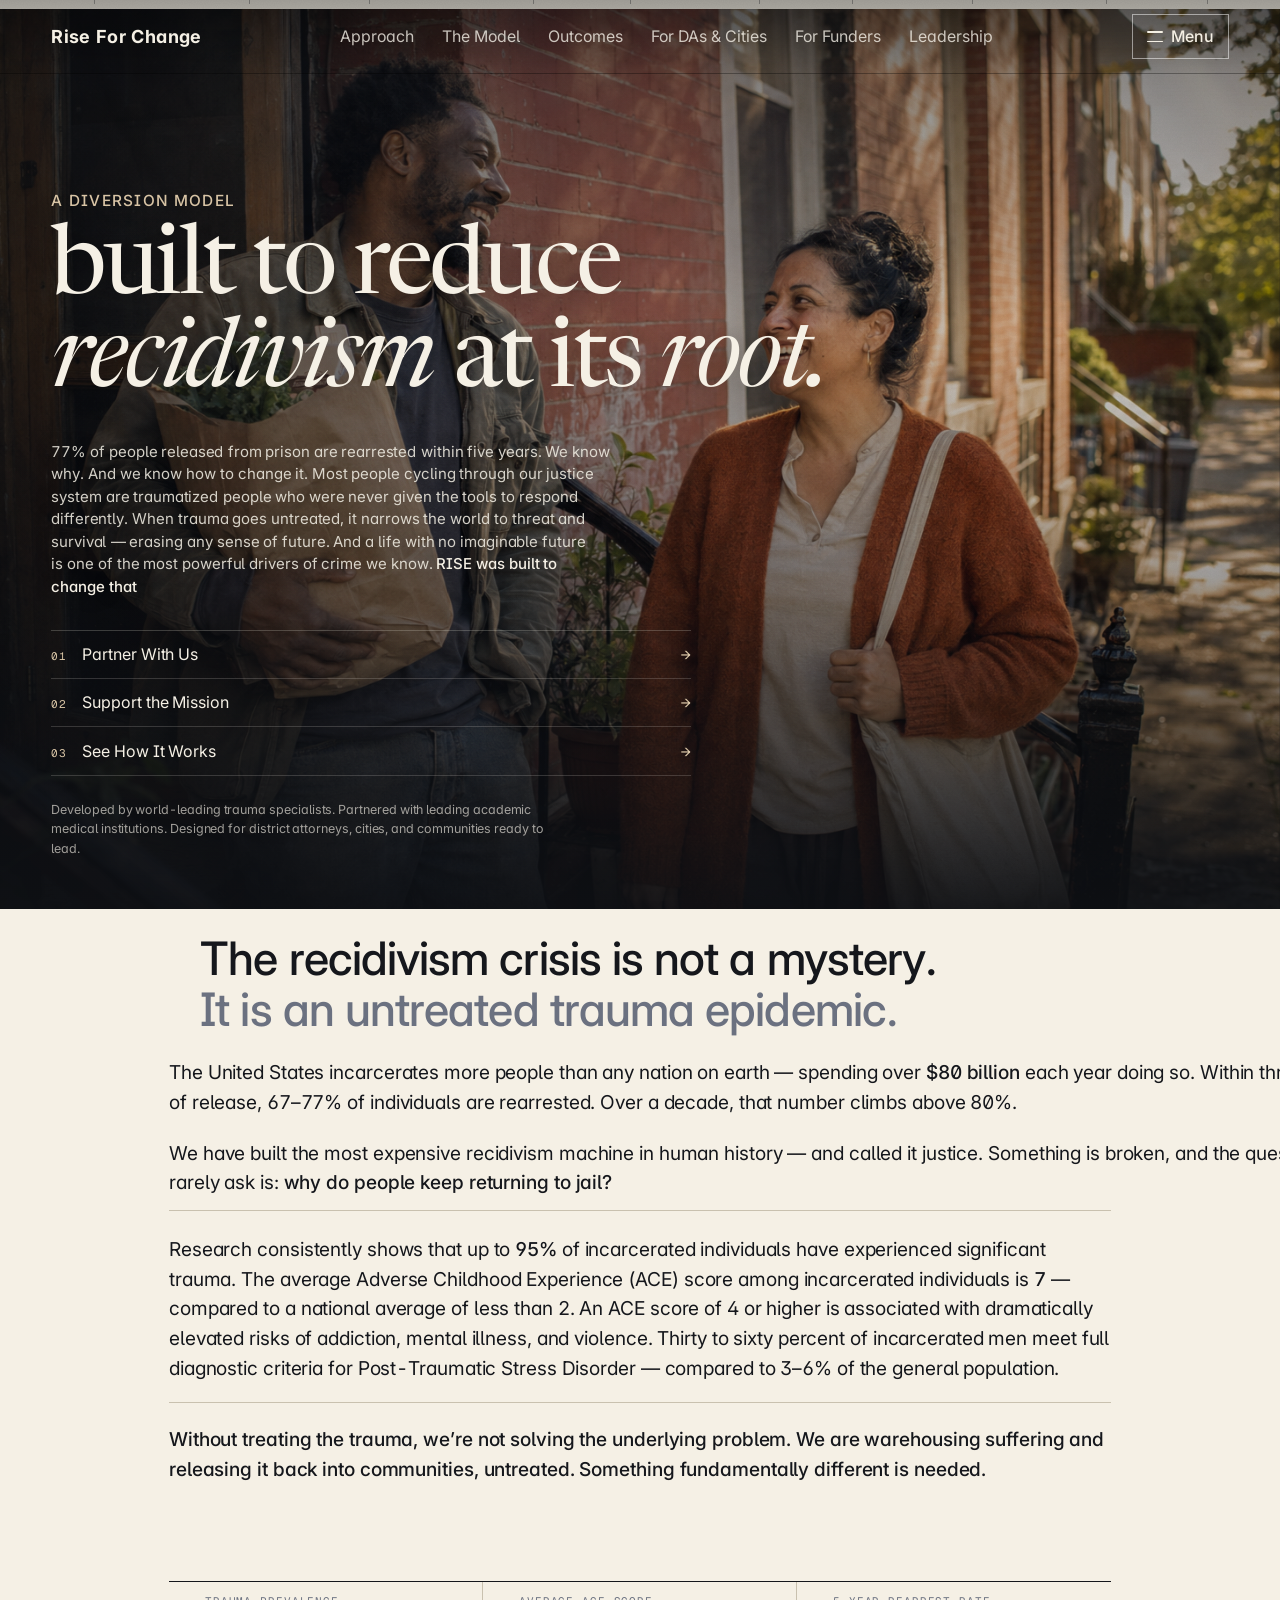
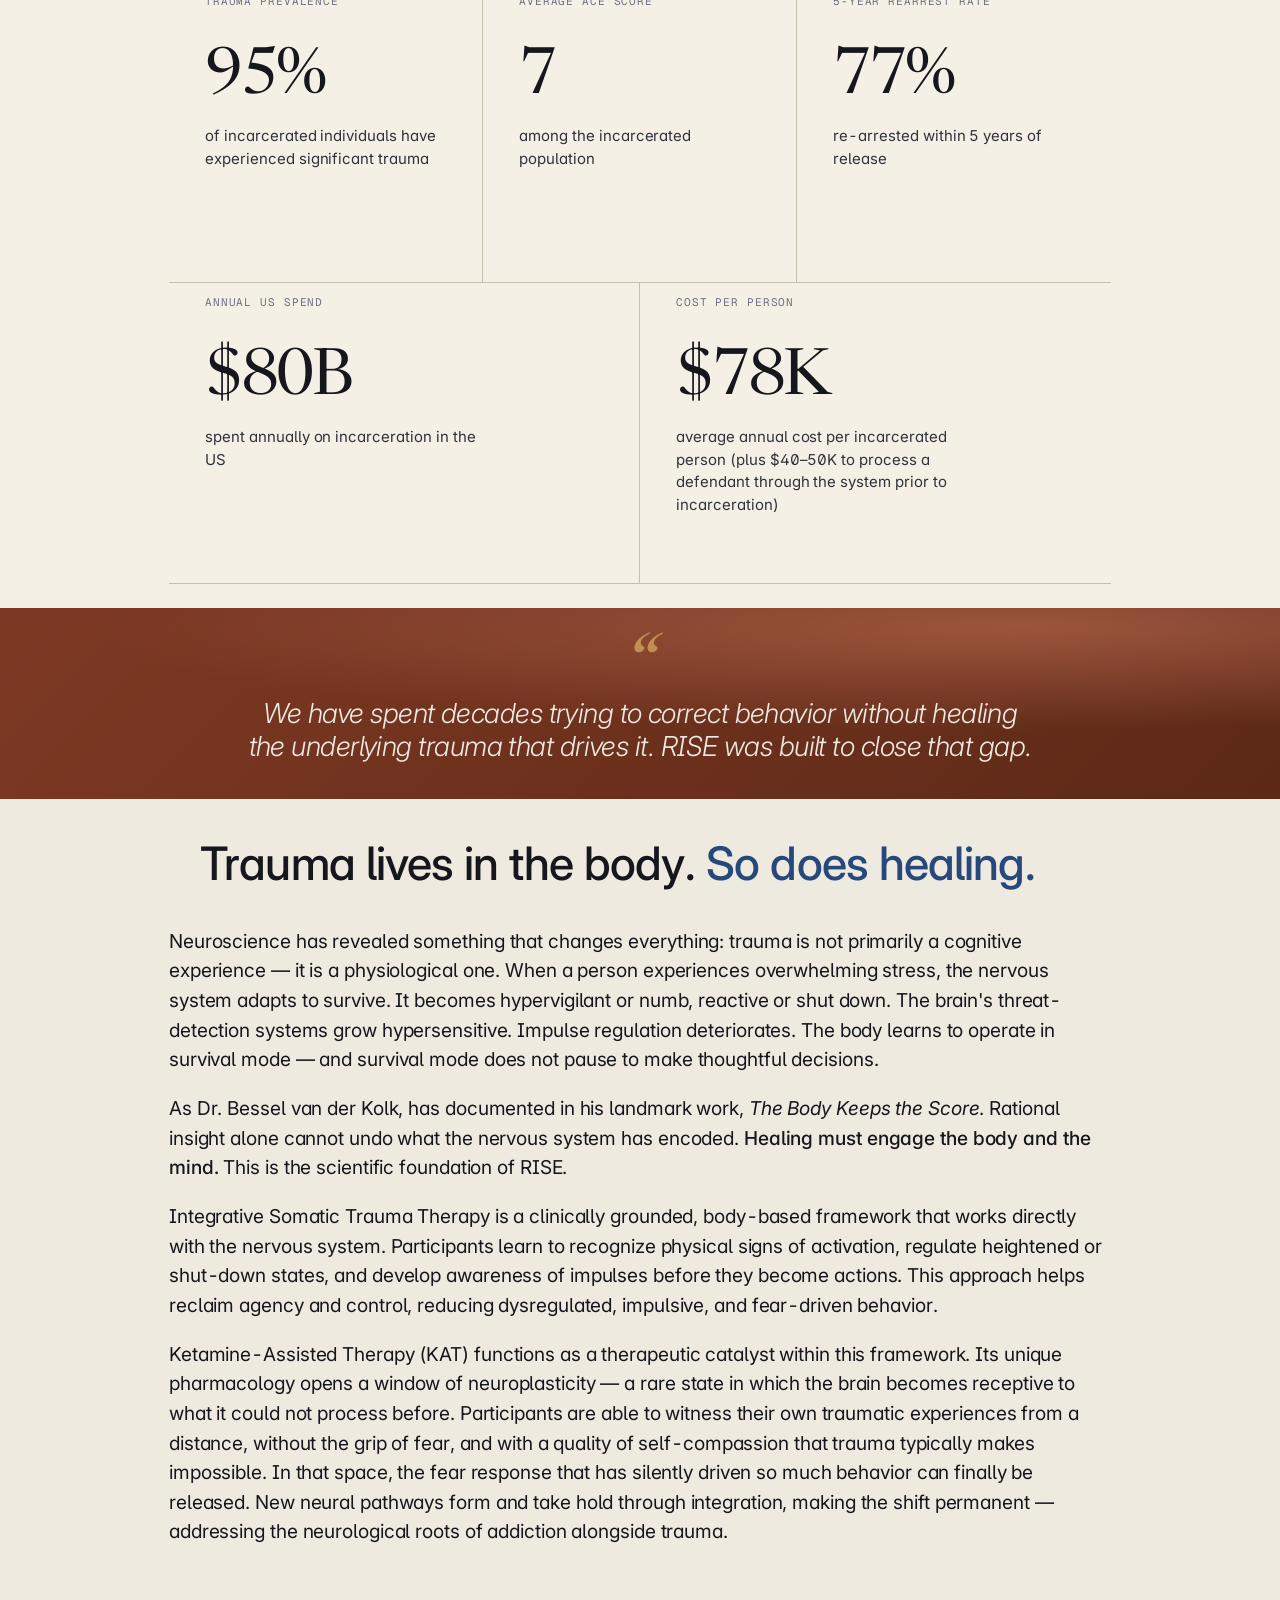
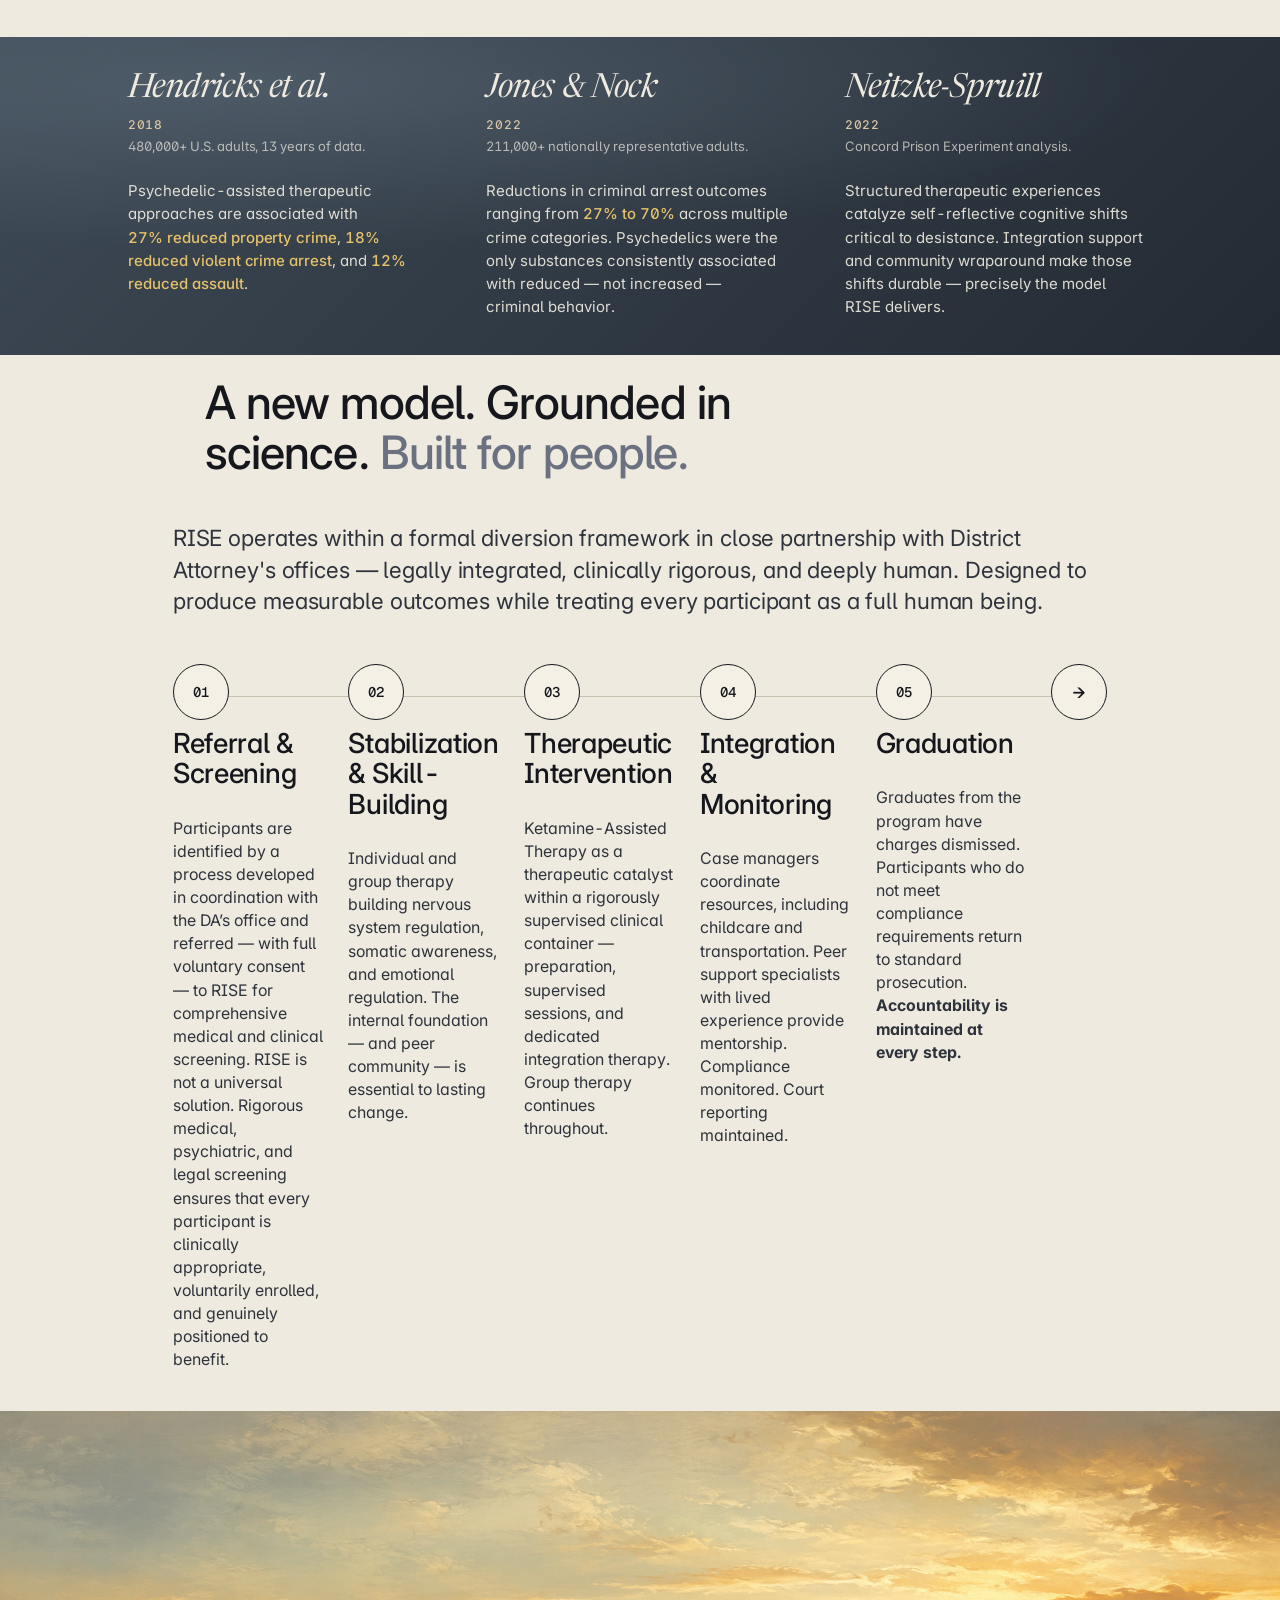
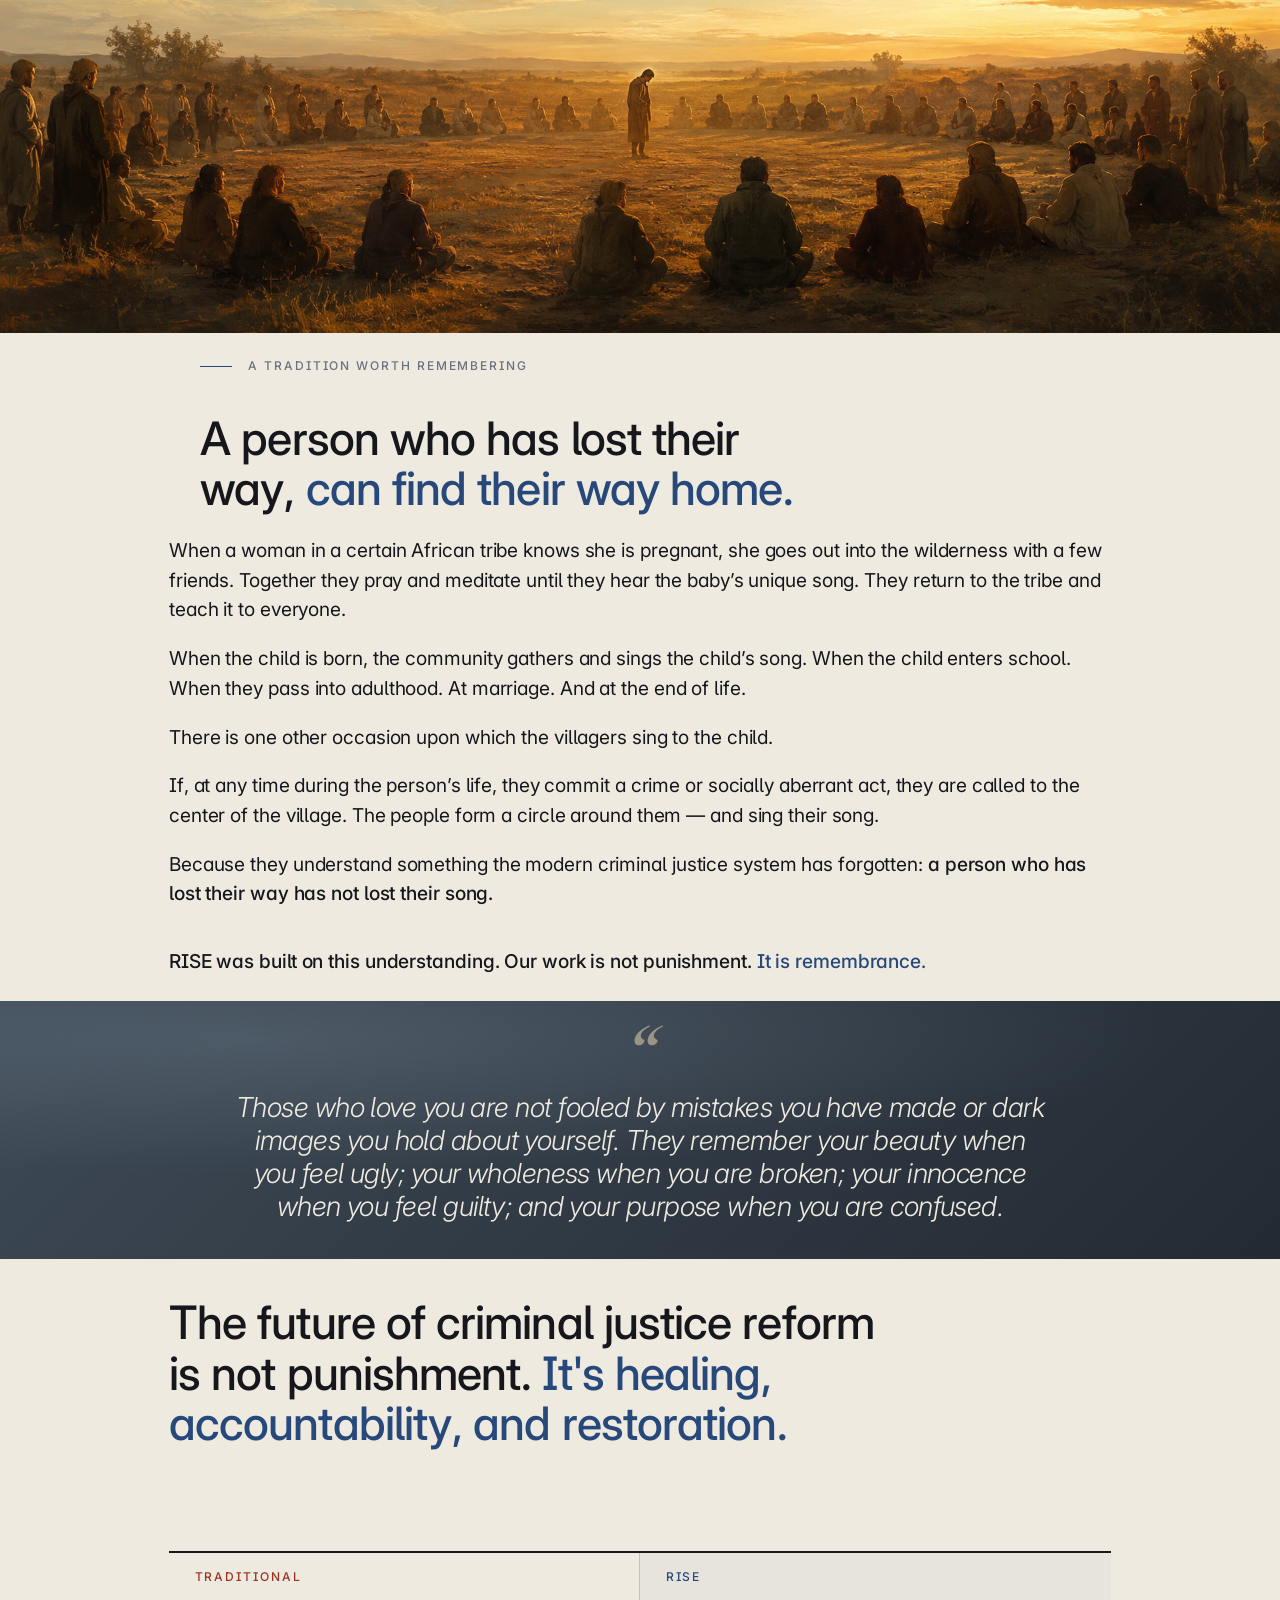
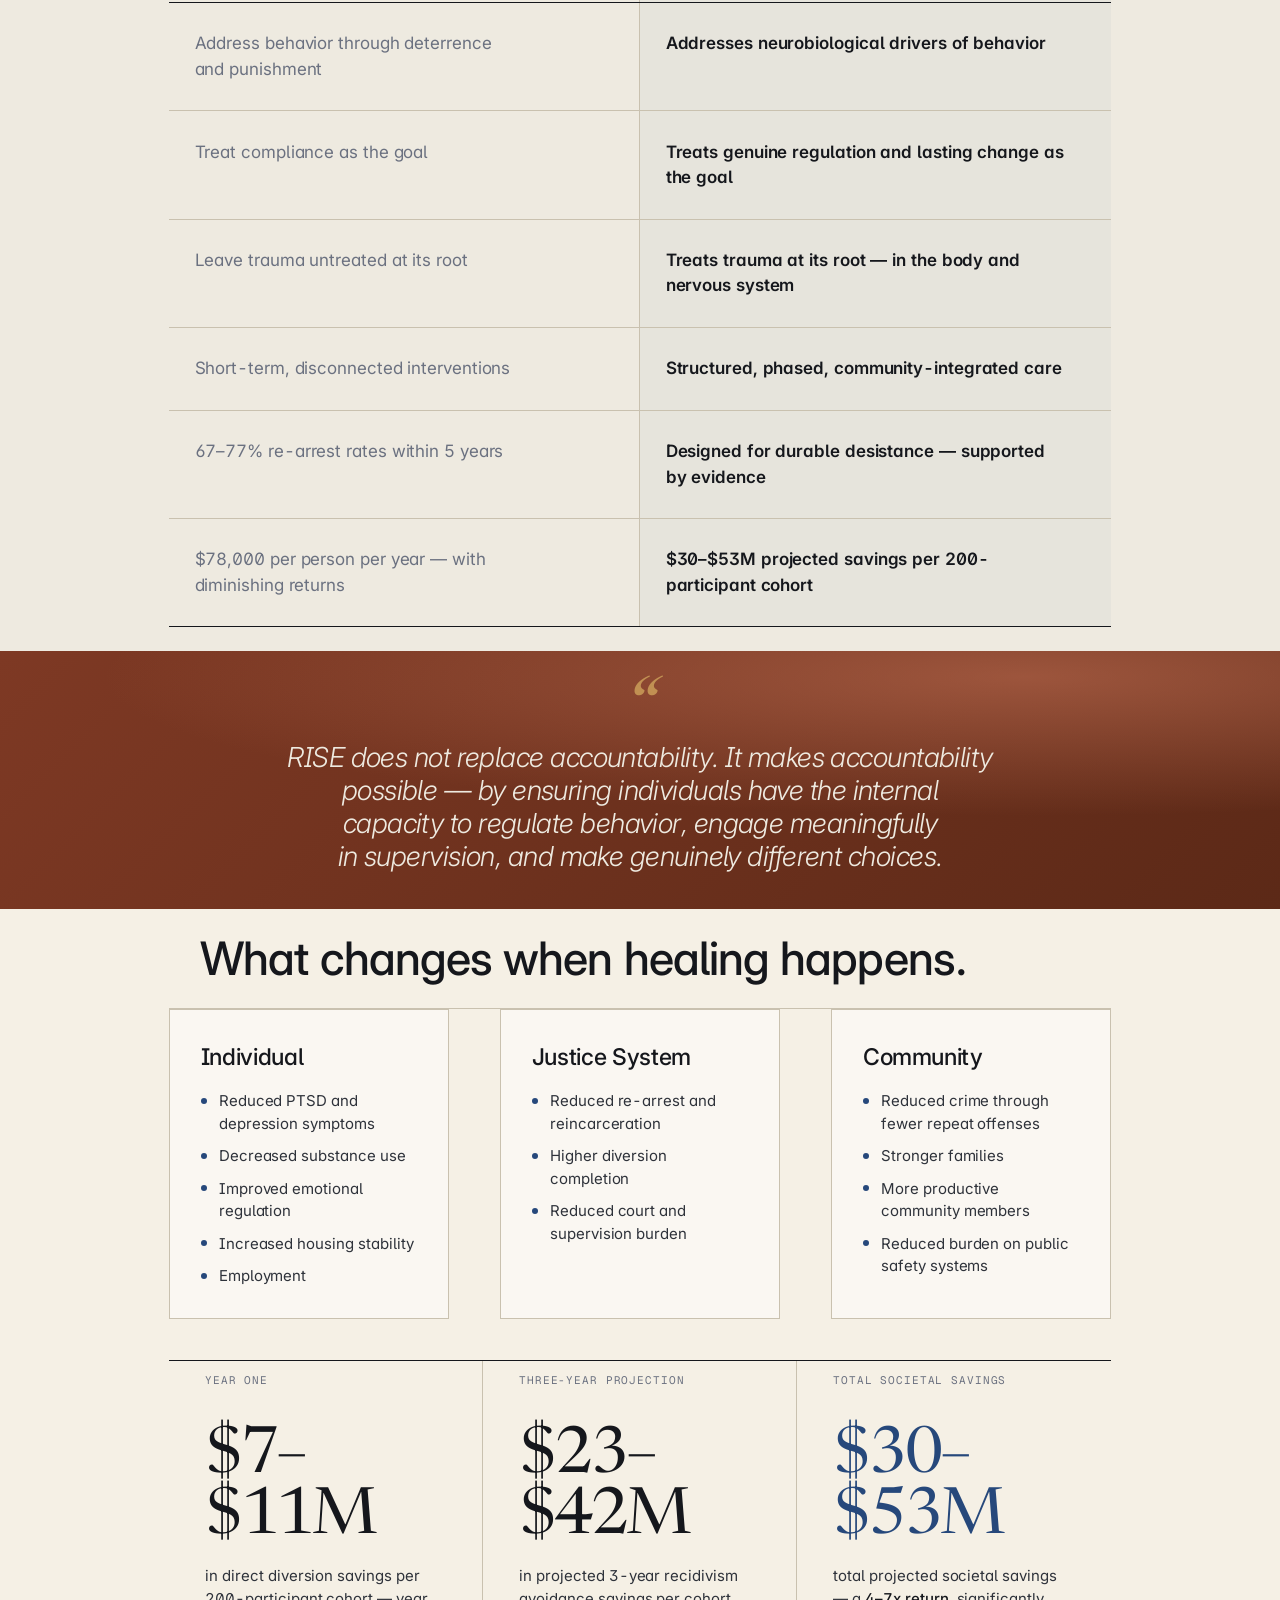
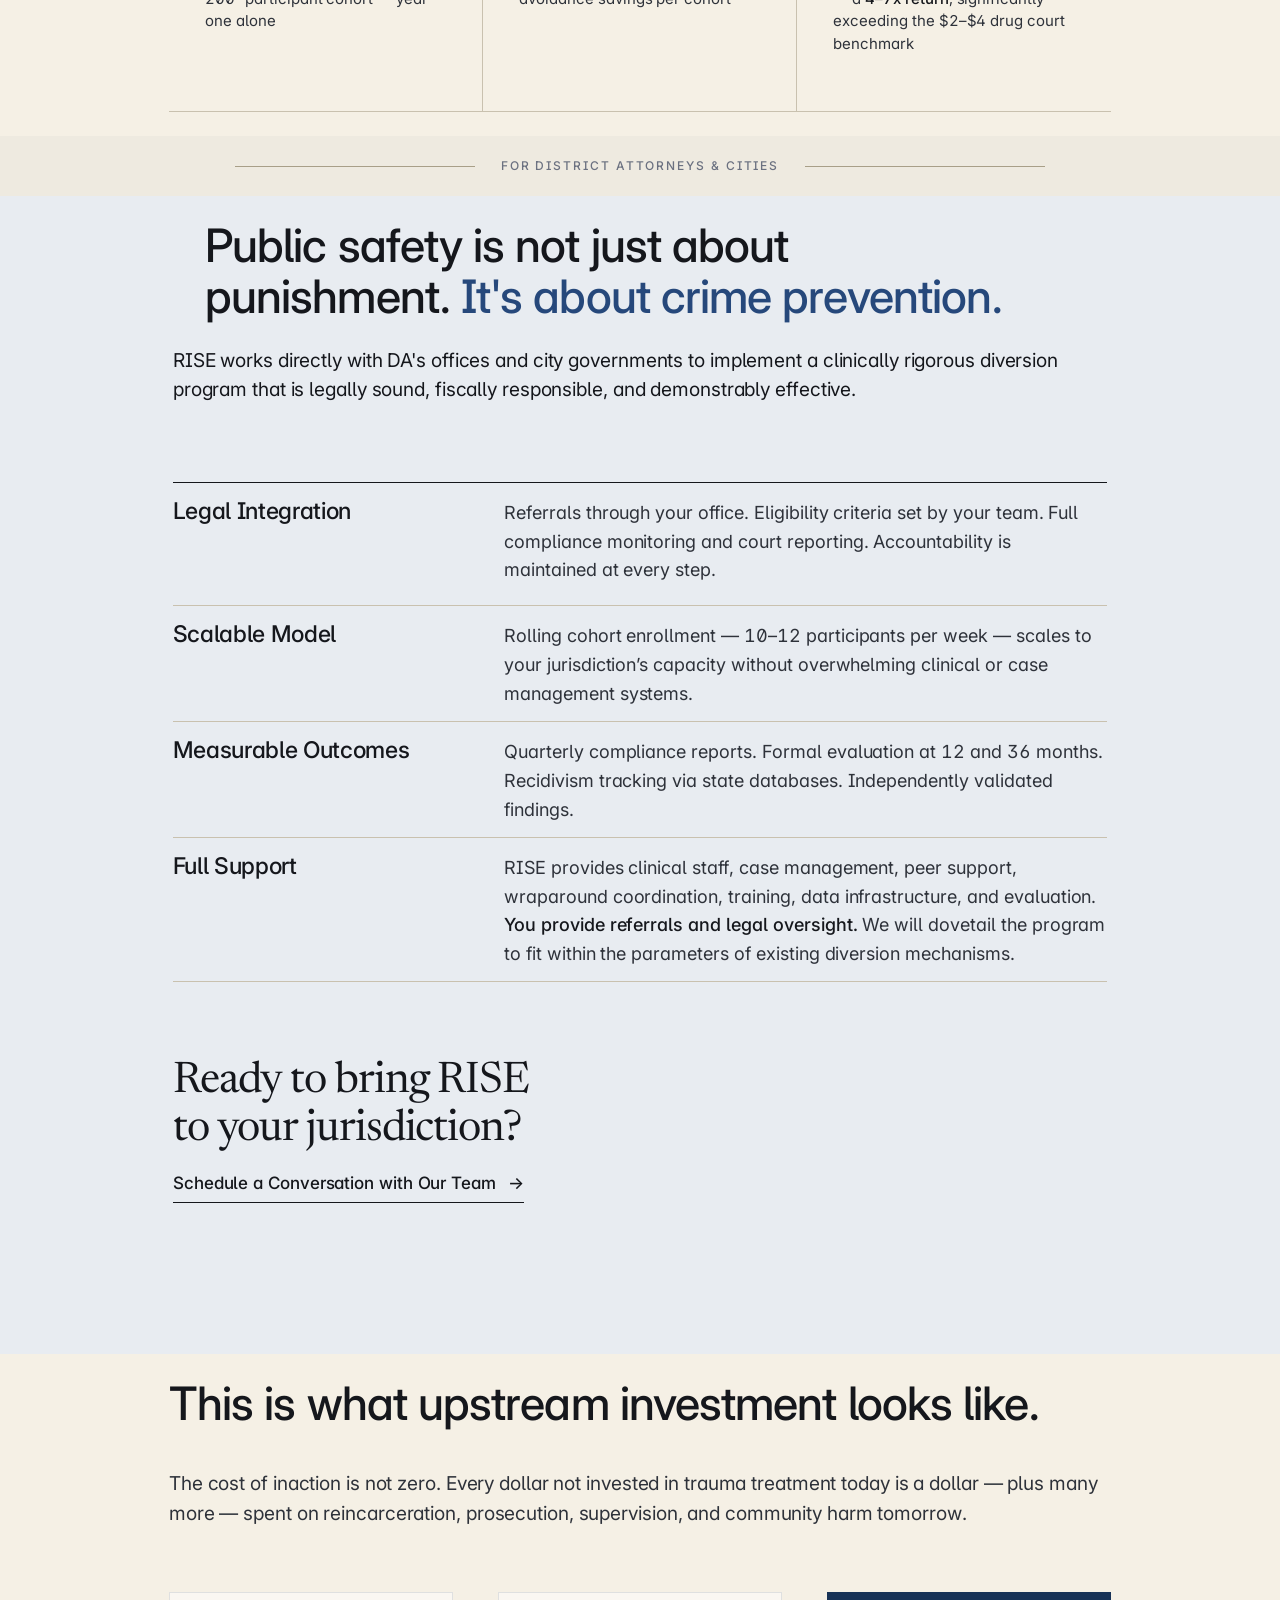
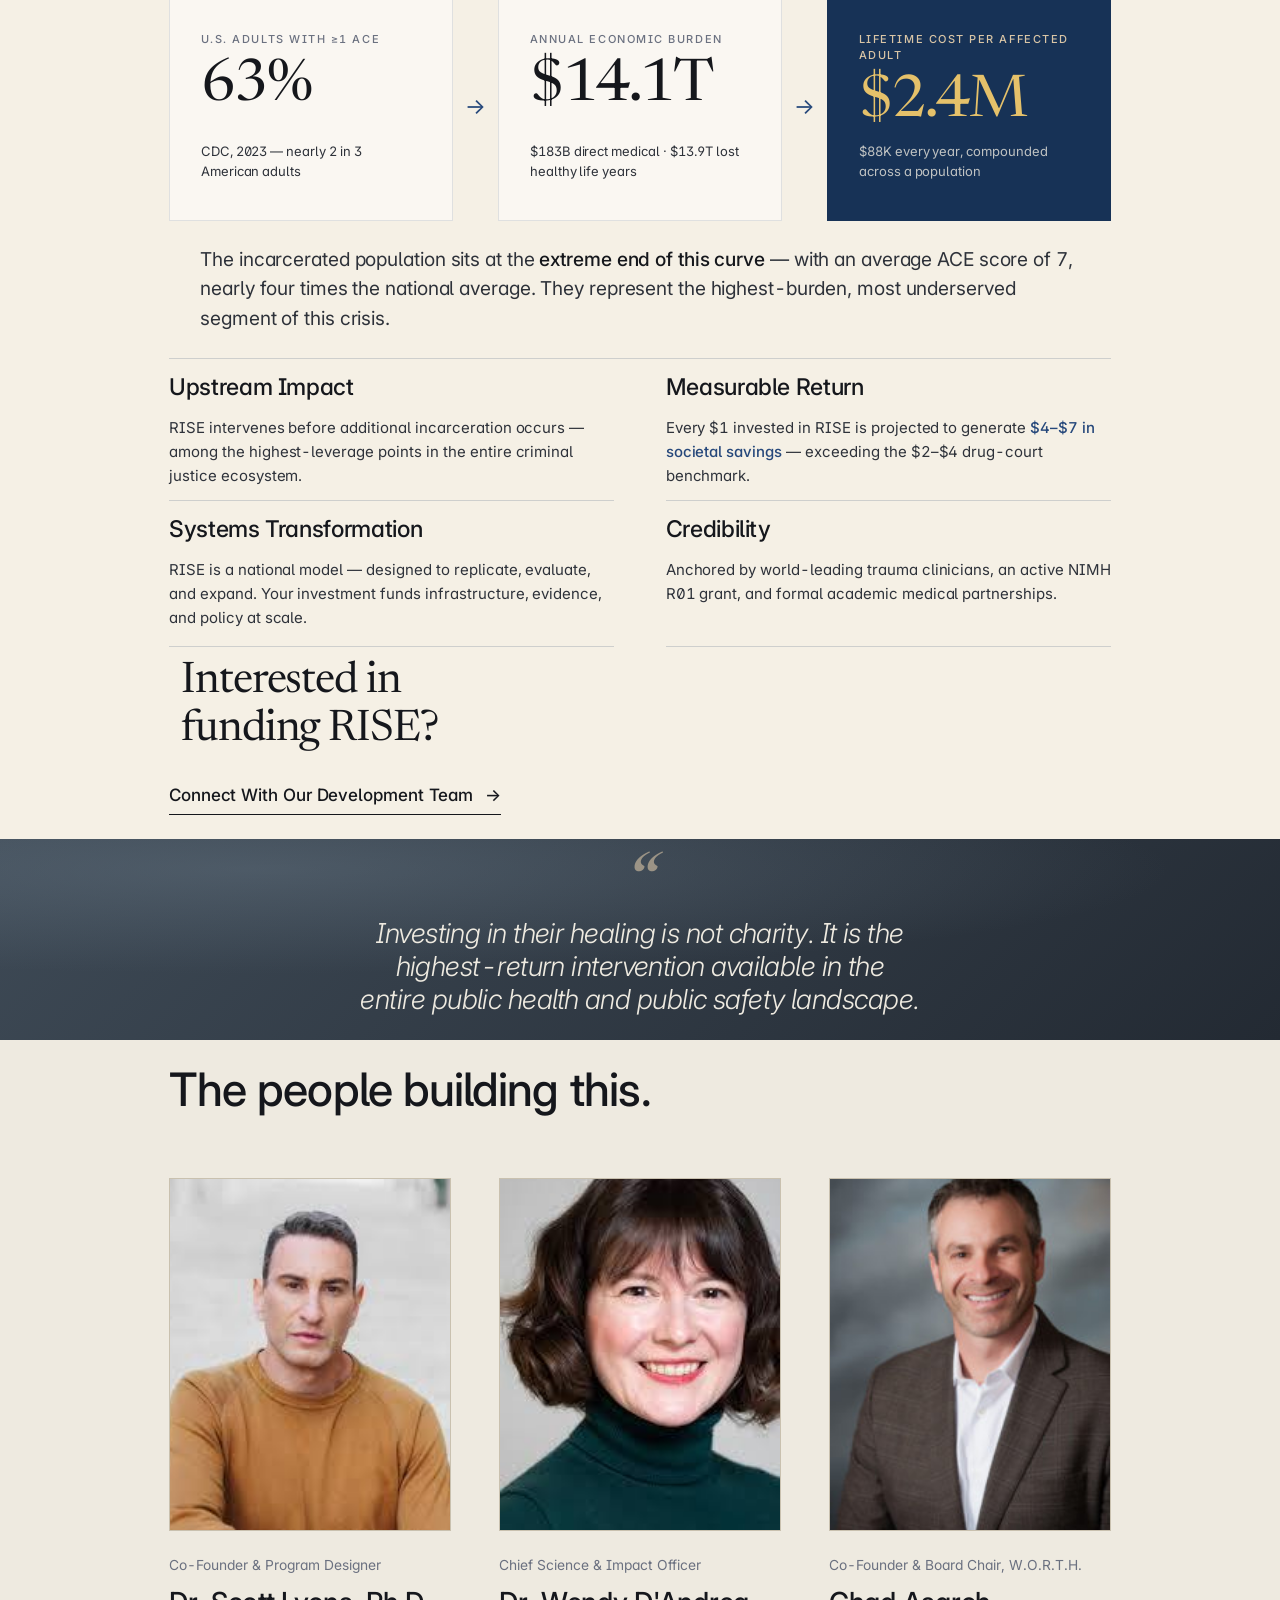
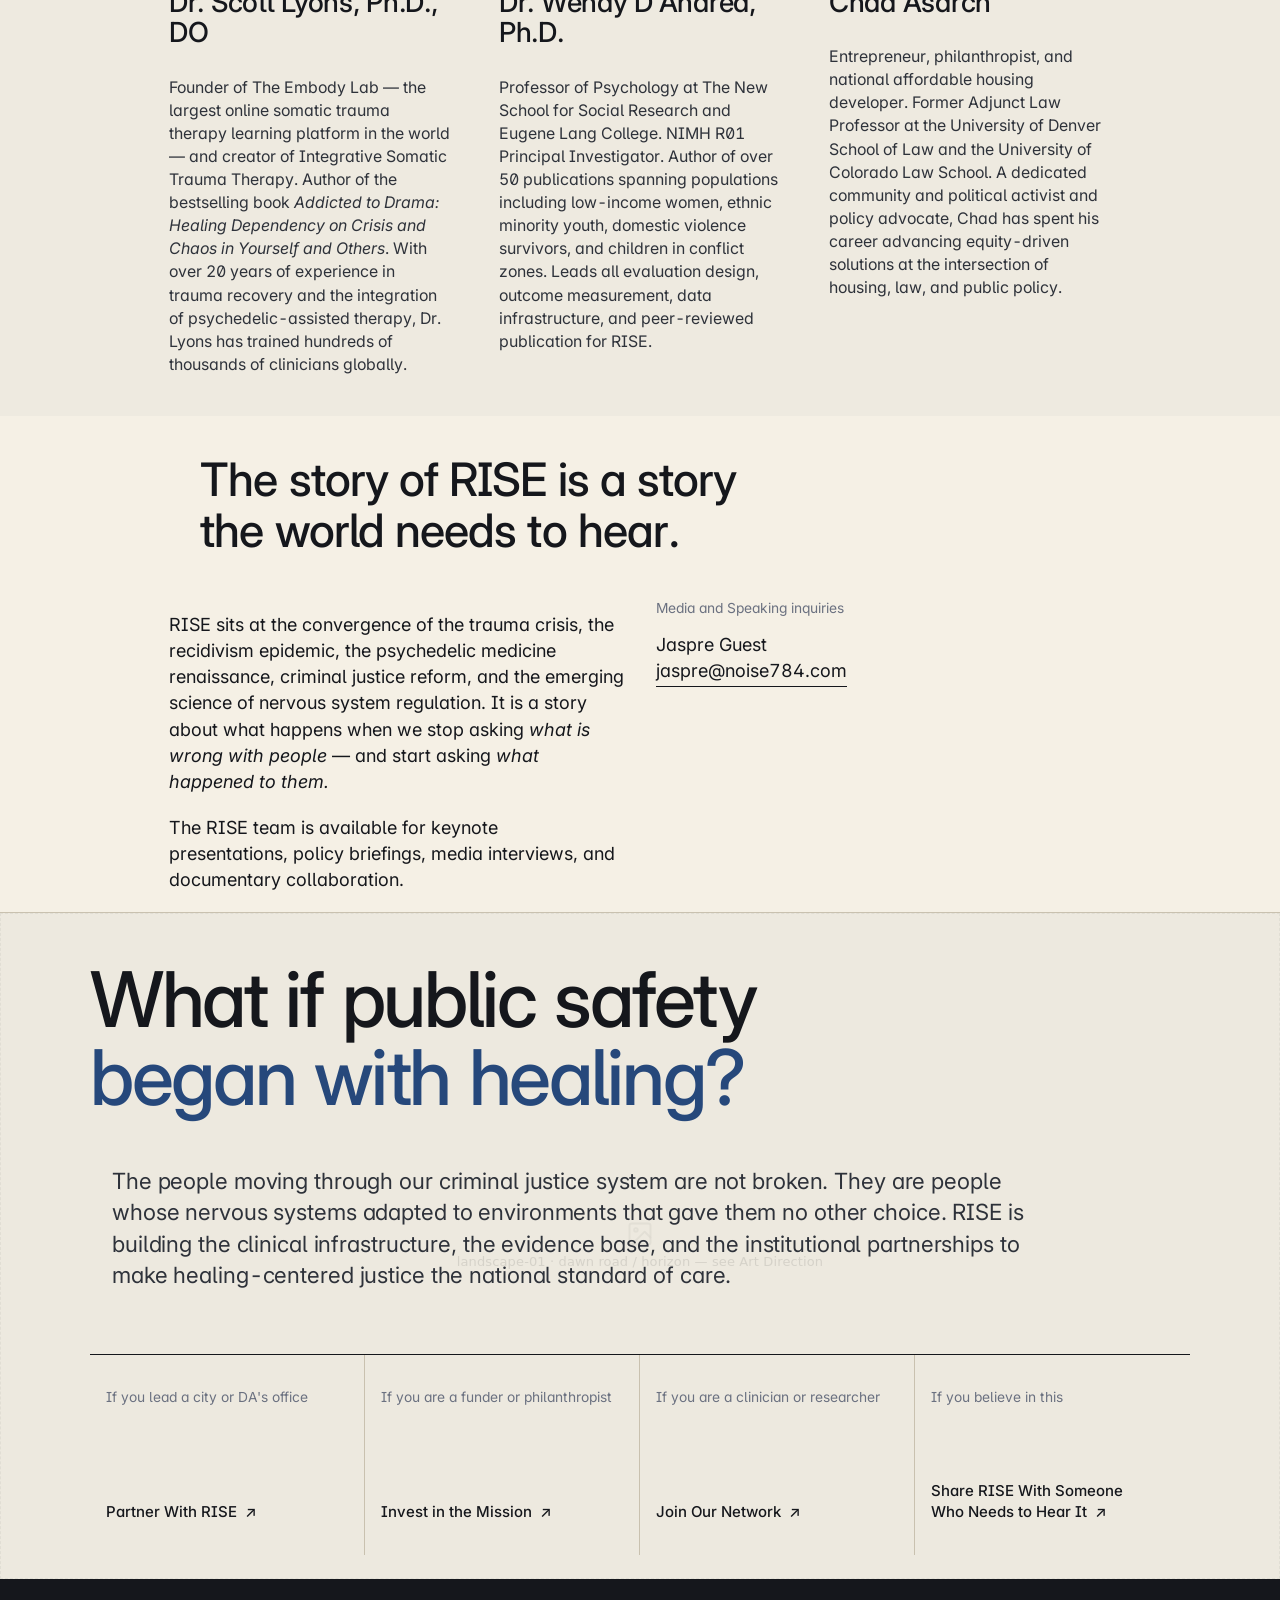
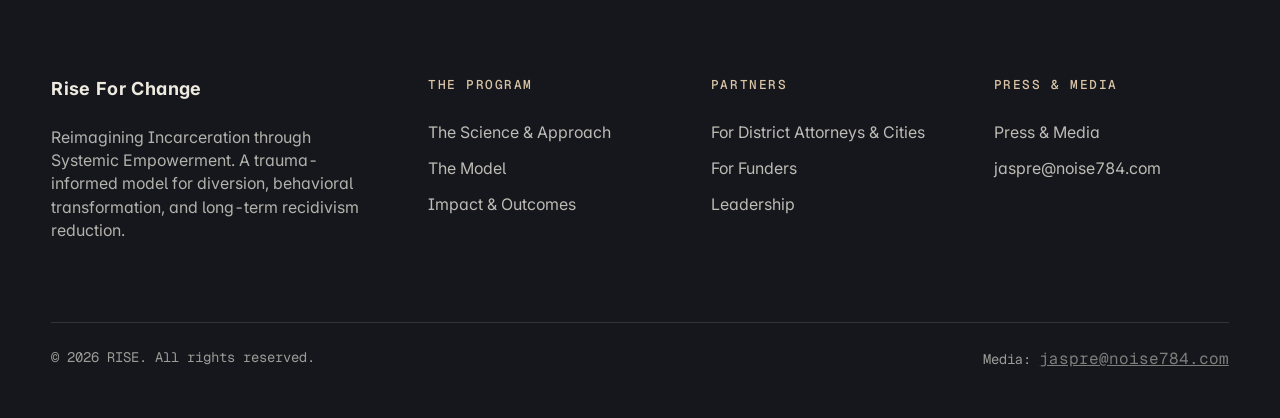
==== index.html @ e7990d2e "Uploading main files" ====
<!doctype html>
<html lang="en">
<head>
<meta charset="utf-8">
<meta name="viewport" content="width=device-width, initial-scale=1">
<title>RISE — Reimagining Incarceration through Systemic Empowerment</title>
<meta name="description" content="A trauma-informed model for diversion, behavioral transformation, and long-term recidivism reduction.">
<link rel="preconnect" href="https://fonts.googleapis.com">
<link rel="preconnect" href="https://fonts.gstatic.com" crossorigin>
<link rel="stylesheet" href="https://fonts.googleapis.com/css2?family=Inter:wght@300;400;500;600;700&display=swap">
<link rel="stylesheet" href="https://fonts.googleapis.com/css2?family=Geist+Mono:wght@400;500&family=Newsreader:ital,opsz,wght@0,6..72,300;0,6..72,400;0,6..72,500;1,6..72,400&display=swap">
<link rel="stylesheet" href="shared/styles.css">
<script src="shared/image-slot.js"></script>
</head>
<body data-screen-label="01 Home">
<template id="__bundler_thumbnail">
<svg xmlns="http://www.w3.org/2000/svg" viewBox="0 0 100 100"><rect width="100" height="100" fill="#15171C"/><text x="50" y="58" text-anchor="middle" font-family="Georgia, serif" font-style="italic" font-size="30" fill="#EEEAE0">R</text></svg>
</template>


<!-- ============================ NAV ============================ -->
<nav class="nav nav--on-image" id="site-nav">
  <div class="nav__inner">
    <a class="nav__brand" href="index.html" aria-label="Rise For Change — home">
      <span class="logo-wordmark">Rise For Change</span>
    </a>
    <ul class="nav__links">
      <li><a href="#approach">Approach</a></li>
      <li><a href="#model">The Model</a></li>
      <li><a href="#outcomes">Outcomes</a></li>
      <li><a href="#for-das">For DAs &amp; Cities</a></li>
      <li><a href="#for-funders">For Funders</a></li>
      <li><a href="#leadership">Leadership</a></li>
    </ul>
    <button class="nav__toggle" type="button" aria-label="Open menu" aria-expanded="false" data-nav-toggle><span class="nav__toggle-bars" aria-hidden="true"><span></span></span>Menu</button>
      </div>
    <div class="nav__sheet"><a href="#approach">Approach</a>
      <a href="#model">The Model</a>
      <a href="#outcomes">Outcomes</a>
      <a href="#for-das">For DAs &amp; Cities</a>
      <a href="#for-funders">For Funders</a>
      <a href="#leadership">Leadership</a>
      <a href="#press">Press &amp; Media</a></div>
  </nav>

<!-- ============================ COVER ============================ -->
<header class="cover" data-screen-label="00 Cover">

  <!-- Full-bleed photograph as backdrop -->
  <img src="images/hero.png" alt="Two people in their neighborhood, in conversation in afternoon light." class="cover__bg">
  <div class="cover__scrim" aria-hidden="true"></div>

  <!-- Overlay composition -->
  <div class="cover__overlay">
    <div class="cover__overlay-inner">

      <!-- Opening line -->
      <span class="cover__open" data-kinetic data-kinetic-step="48" data-kinetic-delay="800">A diversion model</span>

      <!-- Bold display headline -->
      <h1 class="cover__h" data-kinetic data-kinetic-step="80" data-kinetic-delay="1100">
        built to reduce
        <em class="cover__h-em">recidivism</em>
        at its <em class="cover__h-em">root.</em>
      </h1>

      <!-- Subheadline (approved copy verbatim) -->
      <p class="cover__sub" data-kinetic data-kinetic-step="18" data-kinetic-delay="2400">
        77% of people released from prison are rearrested within five years. We know why. And we know how to change it. Most people cycling through our justice system are traumatized people who were never given the tools to respond differently. When trauma goes untreated, it narrows the world to threat and survival — erasing any sense of future. And a life with no imaginable future is one of the most powerful drivers of crime we know. <strong>RISE was built to change that</strong>
      </p>

      <!-- CTAs -->
      <nav class="cover__cta" aria-label="Primary calls to action">
        <a class="cover__cta-link" href="#for-das" data-magnetic="0.18">
          <span class="cover__cta-no">01</span>
          <span class="cover__cta-label">Partner With Us</span>
          <span class="cover__cta-arrow" aria-hidden="true">→</span>
        </a>
        <a class="cover__cta-link" href="#for-funders" data-magnetic="0.18">
          <span class="cover__cta-no">02</span>
          <span class="cover__cta-label">Support the Mission</span>
          <span class="cover__cta-arrow" aria-hidden="true">→</span>
        </a>
        <a class="cover__cta-link" href="#model" data-magnetic="0.18">
          <span class="cover__cta-no">03</span>
          <span class="cover__cta-label">See How It Works</span>
          <span class="cover__cta-arrow" aria-hidden="true">→</span>
        </a>
      </nav>

      <!-- Credibility line at the foot -->
      <aside class="cover__credit">
        Developed by world-leading trauma specialists. Partnered with leading academic medical institutions. Designed for district attorneys, cities, and communities ready to lead.
      </aside>

    </div>
  </div>

</header>

<style>
/* =========================================================
   COVER — full-bleed photograph with overlaid bold headline
   ========================================================= */
.cover {
  position: relative;
  min-height: 100vh;
  overflow: hidden;
  color: var(--bone);
  margin-top: -65px;
  padding-top: 65px;
  background: var(--ink);
}
.cover__bg {
  position: absolute;
  inset: 0;
  width: 100%;
  height: 100%;
  object-fit: cover;
  object-position: center 35%;
  z-index: 0;
  opacity: 0;
  transform: scale(1.04);
  animation: coverBgIn 1600ms 200ms cubic-bezier(.2,.7,.2,1) forwards, coverBgDrift 20s 1800ms ease-out forwards;
  will-change: transform, opacity;
}
@keyframes coverBgIn { to { opacity: 1; } }
@keyframes coverBgDrift { from { transform: scale(1.04); } to { transform: scale(1); } }
@media (prefers-reduced-motion: reduce) {
  .cover__bg { opacity: 1; transform: none; animation: none; }
}

.cover__scrim {
  position: absolute;
  inset: 0;
  z-index: 1;
  pointer-events: none;
  background:
    linear-gradient(180deg, rgba(14,16,20,0.45) 0%, rgba(14,16,20,0.10) 35%, rgba(14,16,20,0.30) 65%, rgba(14,16,20,0.92) 100%),
    linear-gradient(90deg, rgba(14,16,20,0.55) 0%, rgba(14,16,20,0.20) 50%, rgba(14,16,20,0) 80%);
}

.cover__overlay {
  position: relative;
  z-index: 2;
  min-height: calc(100vh - 65px);
  display: flex;
  flex-direction: column;
  justify-content: flex-end;
  padding: clamp(56px, 9vw, 112px) var(--gutter) clamp(28px, 4vw, 56px);
}
.cover__overlay-inner {
  max-width: min(1000px, 100%);
  width: 100%;
  margin-left: max(0px, calc((100% - var(--max)) / 2));
}

.cover__open {
  display: block;
  font-family: var(--font-sans);
  font-size: clamp(14px, 1.2vw, 17px);
  font-weight: 500;
  letter-spacing: 0.08em;
  text-transform: uppercase;
  color: var(--stone-soft);
  margin-bottom: var(--s-3);
}

.cover__h {
  font-family: var(--font-display);
  font-weight: 400;
  font-size: clamp(48px, 7.5vw, 120px);
  line-height: 0.96;
  letter-spacing: -0.035em;
  color: var(--bone);
  margin: 0 0 var(--s-6);
  max-width: 16ch;
  text-wrap: balance;
  font-variation-settings: "opsz" 72;
  font-feature-settings: "lnum", "kern";
  text-shadow: 0 2px 32px rgba(0,0,0,0.35);
}
.cover__h-em {
  font-style: italic;
  font-weight: 400;
  color: var(--bone);
  letter-spacing: -0.025em;
}

.cover__sub {
  font-family: var(--font-sans);
  font-size: clamp(15px, 1.15vw, 18px);
  line-height: 1.5;
  letter-spacing: -0.005em;
  color: rgba(238, 234, 224, 0.88);
  max-width: 64ch;
  margin: 0 0 var(--s-6);
  text-wrap: pretty;
  text-shadow: 0 1px 20px rgba(0,0,0,0.4);
}
.cover__sub strong { color: var(--bone); font-weight: 500; }

.cover__cta {
  display: flex;
  flex-direction: column;
  gap: 0;
  border-top: 1px solid rgba(238, 234, 224, 0.22);
  margin-bottom: var(--s-5);
  max-width: 640px;
}
.cover__cta-link {
  display: grid;
  grid-template-columns: auto 1fr auto;
  align-items: baseline;
  gap: var(--s-4);
  padding: 12px 0;
  border-bottom: 1px solid rgba(238, 234, 224, 0.18);
  color: var(--bone);
  text-decoration: none;
  font-family: var(--font-sans);
  font-size: clamp(16px, 1.2vw, 19px);
  letter-spacing: -0.005em;
  transition: color 200ms var(--ease), padding-left 240ms var(--ease), border-bottom-color 200ms var(--ease);
  will-change: transform;
}
.cover__cta-link:hover {
  color: var(--bone);
  padding-left: 8px;
  border-bottom-color: var(--bone);
}
.cover__cta-no {
  font-family: var(--font-mono);
  font-size: 11px;
  color: var(--stone-soft);
  letter-spacing: 0.06em;
}
.cover__cta-link:hover .cover__cta-no { color: var(--bone); }
.cover__cta-label { font-weight: 400; }
.cover__cta-arrow {
  font-family: var(--font-mono);
  color: var(--stone-soft);
  transition: transform 220ms var(--ease), color 200ms var(--ease);
}
.cover__cta-link:hover .cover__cta-arrow { transform: translateX(8px); color: var(--bone); }

.cover__credit {
  font-family: var(--font-sans);
  font-size: 12.5px;
  line-height: 1.55;
  color: rgba(238, 234, 224, 0.65);
  max-width: 64ch;
  letter-spacing: -0.005em;
}

@media (max-width: 720px) {
  .cover__h { font-size: clamp(44px, 12vw, 72px); }
}
</style>

<style>
</style>


<!-- ============================ SECTION 02 — THE PROBLEM ============================ -->
<section class="section section--bone section--breathe" id="problem" data-chapter="Problem" data-screen-label="02 Problem" style="padding: 0px 0px 24px">
  <div class="container">
    <header class="section-head" style="margin: 0px 149px">
      <h2 class="h2" data-reveal style="margin: 24px 0px">The recidivism crisis is not a mystery.<br><span style="color:var(--ink-mute)">It is an untreated trauma epidemic.</span></h2>
    </header>

    <div class="problem__layout" style="gap: 12px">
      <div class="problem__lede prose" data-reveal>
        <p style="width: 1190px">The United States incarcerates more people than any nation on earth — spending over <strong>$80 billion</strong> each year doing so. Within three years of release, 67–77% of individuals are rearrested. Over a decade, that number climbs above 80%.</p>
        <p style="width: 1190px">We have built the most expensive recidivism machine in human history — and called it justice. Something is broken, and the question we rarely ask is: <strong>why do people keep returning to jail?</strong></p>
      </div>

      <aside class="problem__aside">
        <p>Research consistently shows that up to <strong>95%</strong> of incarcerated individuals have experienced significant trauma. The average Adverse Childhood Experience (ACE) score among incarcerated individuals is <strong>7</strong> — compared to a national average of less than 2. An ACE score of 4 or higher is associated with dramatically elevated risks of addiction, mental illness, and violence. Thirty to sixty percent of incarcerated men meet full diagnostic criteria for Post-Traumatic Stress Disorder — compared to 3–6% of the general population.</p>
        <p class="problem__aside-conclude" style="padding: 22px 0px 0px">Without treating the trauma, we’re not solving the underlying problem. We are warehousing suffering and releasing it back into communities, untreated. Something fundamentally different is needed.</p>
      </aside>
    </div>
    <!-- Stats — two rows, typographic, no fills -->
    <div class="problem__stats">
      <div class="problem__stats-row problem__stats-row--three">
        <div class="stat-cell" style="padding: 12px 36px; height: 200px">
          <span class="stat-cell__tag">Trauma prevalence</span>
          <div class="stat-cell__num" data-countup="95" data-suffix="%">95%</div>
          <div class="stat-cell__label">of incarcerated individuals have experienced significant trauma</div>
        </div>
        <div class="stat-cell" style="padding: 12px 36px; height: 200px">
          <span class="stat-cell__tag">Average ACE score</span>
          <div class="stat-cell__num" data-countup="7">7</div>
          <div class="stat-cell__label">among the incarcerated population</div>
        </div>
        <div class="stat-cell" style="padding: 12px 36px; height: 200px">
          <span class="stat-cell__tag">5-year rearrest rate</span>
          <div class="stat-cell__num" data-countup="77" data-suffix="%">77%</div>
          <div class="stat-cell__label">re-arrested within 5 years of release</div>
        </div>
      </div>
      <div class="problem__stats-row problem__stats-row--two">
        <div class="stat-cell" style="padding: 12px 36px">
          <span class="stat-cell__tag">Annual US spend</span>
          <div class="stat-cell__num" data-countup="80" data-prefix="$" data-suffix="B">$80B</div>
          <div class="stat-cell__label">spent annually on incarceration in the US</div>
        </div>
        <div class="stat-cell" style="padding: 12px 36px">
          <span class="stat-cell__tag">Cost per person</span>
          <div class="stat-cell__num">$78K</div>
          <div class="stat-cell__label">average annual cost per incarcerated person (plus $40–50K to process a defendant through the system prior to incarceration)</div>
        </div>
      </div>
    </div>

  </div>
</section>

<!-- ============================ SECTION SEPARATOR — QUOTE BAND ============================ -->
<section class="quote-band quote-band--sweater" aria-label="Pullquote" style="padding: 36px 0px">
  <figure class="quote-band__inner" style="gap: 0px">
    <span class="quote-band__mark" aria-hidden="true">“</span>
    <blockquote class="quote-band__quote">We have spent decades trying to correct behavior without healing the underlying trauma that drives it. RISE was built to close that gap.</blockquote>
  </figure>
</section>

<style>
.quote-band {
  background: var(--ledger-deep);
  color: var(--paper);
  padding-block: clamp(40px, 6vw, 100px);
  position: relative;
}
.quote-band__inner {
  margin: 0 auto;
  max-width: 80%;
  display: flex;
  flex-direction: column;
  align-items: center;
  text-align: center;
  gap: var(--s-5);
}
.quote-band__mark {
  font-family: var(--font-display);
  font-style: italic;
  font-size: clamp(48px, 6vw, 96px);
  line-height: 0.7;
  color: var(--stone-soft);
  opacity: 0.6;
  font-variation-settings: "opsz" 144;
}
.quote-band__quote {
  font-family: var(--font-sans);
  font-weight: 300;
  font-style: italic;
  font-size: clamp(16px, 2.15vw, 32px);
  line-height: 1.2;
  letter-spacing: -0.02em;
  color: var(--paper);
  margin: 0;
  padding: 0;
  max-width: 80%;
  text-wrap: balance;
}
.quote-band--pivot {
  padding-block: clamp(64px, 10vw, 160px);
}

/* Slate treatment — matches the research band's t-shirt blue */
.quote-band--slate {
  background:
    radial-gradient(110% 80% at 20% 15%, rgba(108, 124, 138, 0.40) 0%, transparent 65%),
    linear-gradient(135deg, #3E4A56 0%, #232A33 100%);
}

/* Sweater treatment — burnt terracotta gradient matched to the hero photograph */
.quote-band--sweater {
  background:
    radial-gradient(120% 90% at 80% 10%, rgba(201, 117, 88, 0.55) 0%, transparent 60%),
    linear-gradient(135deg, #7E3924 0%, #5C2917 100%);
}
.quote-band--sweater .quote-band__mark {
  color: #E5C16A;
  opacity: 0.6;
}
.quote-band--sweater .quote-band__quote {
  color: var(--paper);
}
</style>

<style>
.plate { margin: 0; }
.plate image-slot { border: 1px solid var(--rule); border-radius: var(--radius); display: block; }
.plate__cap { display: flex; gap: var(--s-4); margin-top: var(--s-4); flex-wrap: wrap; align-items: baseline; color: var(--ink-mute); }
</style>

<style>
/* Section breathing — applied where we want hero-parity vertical rhythm */
.section--breathe { padding-block: clamp(64px, 7vw, 128px); }

.problem__layout {
  display: flex;
  flex-direction: column;
  gap: var(--s-7);
  margin-bottom: var(--s-9);
  max-width: 80%;
  margin-inline: auto;
}
#problem .section-head { max-width: 80%; margin-inline: auto; }

.problem__layout p {
  font-size: clamp(1.125rem, 1.4vw, 1.375rem);
  line-height: 1.55;
  letter-spacing: -0.005em;
  color: var(--ink);
  margin: 0 0 1em;
  text-wrap: pretty;
}
.problem__layout p:last-child { margin-bottom: 0; }
.problem__layout strong { font-weight: 500; color: var(--ink); }

.problem__aside {
  padding-top: var(--s-5);
  border-top: 1px solid var(--rule);
}
.problem__aside-conclude {
  font-weight: 500;
  padding-top: var(--s-4);
  border-top: 1px solid var(--rule);
  margin-top: var(--s-4) !important;
}

.problem__stats {
  border-top: 1px solid var(--ink);
  border-bottom: 1px solid var(--rule);
  max-width: 80%;
  margin-inline: auto;
}
.problem__stats-row {
  display: grid;
  grid-template-columns: 1fr;
  border-bottom: 1px solid var(--rule);
}
.problem__stats-row:last-child { border-bottom: 0; }
@media (min-width: 720px) {
  .problem__stats-row--three { grid-template-columns: repeat(3, minmax(0, 1fr)); }
  .problem__stats-row--two { grid-template-columns: repeat(2, minmax(0, 1fr)); }
}
.stat-cell {
  padding: clamp(32px, 3.5vw, 56px) clamp(24px, 2.4vw, 36px);
  display: flex;
  flex-direction: column;
  border-right: 1px solid var(--rule);
  min-height: 300px;
}
.stat-cell:last-child { border-right: 0; }
@media (max-width: 719px) {
  .stat-cell { border-right: 0; border-bottom: 1px solid var(--rule); min-height: 0; padding-block: clamp(24px, 5vw, 40px); }
  .stat-cell:last-child { border-bottom: 0; }
}
.stat-cell__tag {
  font-family: var(--font-mono);
  font-size: 11px;
  letter-spacing: 0.08em;
  text-transform: uppercase;
  color: var(--ink-mute);
  margin-bottom: clamp(28px, 3vw, 44px);
}
.stat-cell__num {
  font-family: var(--font-display);
  font-weight: 400;
  font-size: clamp(44px, 5vw, 84px);
  line-height: 0.95;
  letter-spacing: -0.035em;
  color: var(--ink);
  font-variation-settings: "opsz" 72;
  font-feature-settings: "lnum", "kern";
  margin-bottom: clamp(12px, 1.3vw, 20px);
}
.stat-cell__label {
  font-size: 15px;
  line-height: 1.5;
  color: var(--ink-soft);
  letter-spacing: -0.002em;
  max-width: 32ch;
}
</style>


<!-- ============================ SECTION 03 — SCIENCE & APPROACH ============================ -->
<section class="section section--breathe" id="approach" data-chapter="Approach" data-screen-label="03 Science" style="padding: 0px">
  <div class="container">
    <header class="section-head" style="margin: 0px 149px">
      <h2 class="h2" data-reveal>Trauma lives in the body. <span style="color:var(--moss)">So does healing.</span></h2>
    </header>

    <div class="approach__prose">
      <p>Neuroscience has revealed something that changes everything: trauma is not primarily a cognitive experience — it is a physiological one. When a person experiences overwhelming stress, the nervous system adapts to survive. It becomes hypervigilant or numb, reactive or shut down. The brain's threat-detection systems grow hypersensitive. Impulse regulation deteriorates. The body learns to operate in survival mode — and survival mode does not pause to make thoughtful decisions.</p>

      <p>As Dr. Bessel van der Kolk, has documented in his landmark work, <em>The Body Keeps the Score</em>. Rational insight alone cannot undo what the nervous system has encoded. <strong>Healing must engage the body and the mind.</strong> This is the scientific foundation of RISE.</p>

      <p>Integrative Somatic Trauma Therapy is a clinically grounded, body-based framework that works directly with the nervous system. Participants learn to recognize physical signs of activation, regulate heightened or shut-down states, and develop awareness of impulses before they become actions. This approach helps reclaim agency and control, reducing dysregulated, impulsive, and fear-driven behavior.</p>

      <p>Ketamine-Assisted Therapy (KAT) functions as a therapeutic catalyst within this framework. Its unique pharmacology opens a window of neuroplasticity — a rare state in which the brain becomes receptive to what it could not process before. Participants are able to witness their own traumatic experiences from a distance, without the grip of fear, and with a quality of self-compassion that trauma typically makes impossible. In that space, the fear response that has silently driven so much behavior can finally be released. New neural pathways form and take hold through integration, making the shift permanent — addressing the neurological roots of addiction alongside trauma.</p>
    </div>

  </div>
</section>

<!-- ============================ RESEARCH BAND — SECTION SEPARATOR ============================ -->
<section class="research-band" aria-label="Evidence base" style="padding: 36px 0px">
  <div class="research-band__inner">
    <div class="research-band__grid">
      <article class="research-band__entry">
        <header class="research-band__byline">
          <h3 class="research-band__author">Hendricks et al.</h3>
          <div class="research-band__meta">
            <span class="research-band__year">2018</span>
            <span class="research-band__scope">480,000+ U.S. adults, 13 years of data.</span>
          </div>
        </header>
        <p class="research-band__finding">Psychedelic-assisted therapeutic approaches are associated with <strong>27% reduced property crime</strong>, <strong>18% reduced violent crime arrest</strong>, and <strong>12% reduced assault</strong>.</p>
      </article>

      <article class="research-band__entry">
        <header class="research-band__byline">
          <h3 class="research-band__author">Jones &amp; Nock</h3>
          <div class="research-band__meta">
            <span class="research-band__year">2022</span>
            <span class="research-band__scope">211,000+ nationally representative adults.</span>
          </div>
        </header>
        <p class="research-band__finding">Reductions in criminal arrest outcomes ranging from <strong>27% to 70%</strong> across multiple crime categories. Psychedelics were the only substances consistently associated with reduced — not increased — criminal behavior.</p>
      </article>

      <article class="research-band__entry">
        <header class="research-band__byline">
          <h3 class="research-band__author">Neitzke-Spruill</h3>
          <div class="research-band__meta">
            <span class="research-band__year">2022</span>
            <span class="research-band__scope">Concord Prison Experiment analysis.</span>
          </div>
        </header>
        <p class="research-band__finding">Structured therapeutic experiences catalyze self-reflective cognitive shifts critical to desistance. Integration support and community wraparound make those shifts durable — precisely the model RISE delivers.</p>
      </article>
    </div>
  </div>
</section>

<style>
.research-band {
  background:
    radial-gradient(110% 80% at 20% 15%, rgba(108, 124, 138, 0.40) 0%, transparent 65%),
    linear-gradient(135deg, #3E4A56 0%, #232A33 100%);
  color: var(--paper);
  padding-block: clamp(48px, 8vw, 120px);
}
.research-band__inner {
  max-width: 80%;
  margin: 0 auto;
}
.research-band__head {
  display: flex;
  align-items: center;
  gap: var(--s-4);
  margin-bottom: clamp(32px, 4vw, 56px);
}
.research-band__kicker {
  font-family: var(--font-sans);
  font-size: 12px;
  letter-spacing: 0.16em;
  text-transform: uppercase;
  color: var(--stone-soft);
  font-weight: 500;
  white-space: nowrap;
}
.research-band__rule {
  flex: 1; height: 1px; background: var(--stone-soft); opacity: 0.4; border: 0; margin: 0;
}
.research-band__grid {
  display: grid;
  grid-template-columns: 1fr;
  gap: clamp(32px, 4vw, 56px);
}
@media (min-width: 900px) {
  .research-band__grid {
    grid-template-columns: repeat(3, minmax(0, 1fr));
    gap: clamp(32px, 4vw, 64px);
  }
}
.research-band__entry {
  display: flex;
  flex-direction: column;
  gap: var(--s-5);
}
.research-band__byline {
  display: flex;
  flex-direction: column;
  gap: var(--s-2);
}
.research-band__author {
  font-family: var(--font-display);
  font-style: italic;
  font-weight: 400;
  font-size: clamp(24px, 2.6vw, 36px);
  line-height: 1.05;
  letter-spacing: -0.018em;
  color: var(--paper);
  margin: 0;
  font-variation-settings: "opsz" 72;
}
.research-band__meta {
  display: flex;
  flex-direction: column;
  gap: 4px;
}
.research-band__year {
  font-family: var(--font-sans);
  font-size: 12px;
  letter-spacing: 0.06em;
  color: var(--stone-soft);
  font-weight: 500;
}
.research-band__scope {
  font-family: var(--font-sans);
  font-size: 13px;
  line-height: 1.4;
  color: rgba(238, 234, 224, 0.7);
  letter-spacing: -0.002em;
}
.research-band__finding {
  font-family: var(--font-sans);
  font-size: 15px;
  line-height: 1.55;
  color: rgba(238, 234, 224, 0.92);
  letter-spacing: -0.002em;
  margin: 0;
  text-wrap: pretty;
}
.research-band__finding strong {
  font-weight: 500;
  color: #E5C16A;
}
</style>

<style>
.approach__prose {
  max-width: 80%;
  margin-inline: auto;
  margin-bottom: clamp(40px, 5vw, 72px);
}
#approach .section-head { max-width: 80%; margin-inline: auto; }
.approach__prose:last-of-type {
  margin-bottom: clamp(56px, 7vw, 96px);
}
.approach__prose p {
  font-size: clamp(1.125rem, 1.4vw, 1.375rem);
  line-height: 1.55;
  letter-spacing: -0.005em;
  color: var(--ink);
  margin: 0 0 1em;
  text-wrap: pretty;
}
.approach__prose p:last-child { margin-bottom: 0; }
.approach__prose strong { font-weight: 500; color: var(--ink); }
.approach__prose em { font-style: italic; }

/* In-prose pull-quotes — lift a sentence to a typographic peak */
.approach__pull {
  font-family: var(--font-sans);
  font-weight: 300;
  font-style: italic;
  font-size: clamp(28px, 3.8vw, 52px);
  line-height: 1.2;
  letter-spacing: -0.018em;
  color: var(--ink);
  margin: clamp(40px, 5vw, 72px) auto;
  padding: 0;
  text-align: center;
  text-wrap: balance;
  max-width: 80%;
}

/* Pivot — the act break between diagnosis and treatment */
.approach__pivot {
  display: flex;
  flex-direction: column;
  align-items: center;
  gap: var(--s-6);
  padding-block: clamp(56px, 8vw, 112px);
  margin: 0 auto;
  width: 100%;
}
.approach__pivot-mark {
  display: block;
  width: 56px;
  height: 1px;
  background: var(--ledger);
}
.approach__pivot-quote {
  font-family: var(--font-sans);
  font-weight: 300;
  font-style: italic;
  font-size: clamp(40px, 6vw, 88px);
  line-height: 1.12;
  letter-spacing: -0.022em;
  color: var(--ink);
  margin: 0;
  padding: 0;
  text-align: center;
  text-wrap: balance;
  max-width: 80%;
}

.research {
  border-top: 1px solid var(--rule);
  padding-top: clamp(32px, 4vw, 56px);
  max-width: 80%;
  margin-inline: auto;
}
.research__head { display: flex; align-items: center; gap: var(--s-4); margin-bottom: var(--s-7); }
.research__kicker {
  font-family: var(--font-sans);
  font-size: 12px;
  letter-spacing: 0.16em;
  text-transform: uppercase;
  color: var(--ink-mute);
  white-space: nowrap;
  font-weight: 500;
}
.research__rule { flex: 1; height: 1px; background: var(--rule); border: 0; margin: 0; }

.research__list {
  display: flex;
  flex-direction: column;
  border-top: 1px solid var(--ink);
}
.research__entry {
  display: grid;
  grid-template-columns: 1fr;
  gap: var(--s-5);
  padding: clamp(32px, 4vw, 56px) 0;
  border-bottom: 1px solid var(--rule);
}
@media (min-width: 900px) {
  .research__entry {
    grid-template-columns: 5fr 7fr;
    gap: clamp(40px, 6vw, 96px);
    align-items: baseline;
  }
}
.research__byline {
  display: flex;
  flex-direction: column;
  gap: var(--s-3);
}
.research__author {
  font-family: var(--font-display);
  font-style: italic;
  font-weight: 400;
  font-size: clamp(28px, 3.4vw, 48px);
  line-height: 1.02;
  letter-spacing: -0.02em;
  color: var(--ink);
  margin: 0;
  font-variation-settings: "opsz" 72;
}
.research__meta {
  display: flex;
  flex-direction: column;
  gap: 4px;
}
.research__year {
  font-family: var(--font-sans);
  font-size: 13px;
  letter-spacing: 0.04em;
  color: var(--ink-mute);
  font-weight: 500;
}
.research__scope {
  font-family: var(--font-sans);
  font-size: 14px;
  line-height: 1.4;
  color: var(--ink-mute);
  letter-spacing: -0.002em;
}
.research__finding {
  font-family: var(--font-sans);
  font-size: clamp(16px, 1.2vw, 19px);
  line-height: 1.55;
  color: var(--ink);
  letter-spacing: -0.002em;
  margin: 0;
  text-wrap: pretty;
}
.research__finding strong {
  font-weight: 500;
  color: var(--ledger);
}
</style>


<!-- ============================ SECTION 04 — THE MODEL ============================ -->
<section class="section" id="model" data-chapter="Model" data-screen-label="04 Model" style="padding: 0px">
  <div class="container" style="padding: 0px 56px 24px">
    <header class="section-head" style="margin: 0px 149px">
      <h2 class="h2" data-reveal style="margin: 22px 0px">A new model. Grounded in science. <span style="color:var(--ink-mute)">Built for people.</span></h2>
    </header>

    <div class="section-head__lede prose lead" style="max-width: 80%; margin-inline: auto;">
      <p>RISE operates within a formal diversion framework in close partnership with District Attorney's offices — legally integrated, clinically rigorous, and deeply human. Designed to produce measurable outcomes while treating every participant as a full human being.</p>
    </div>

    <!-- 5-step process -->
    <div class="model__track">
      <div class="model__line" aria-hidden="true"></div>
      <ol class="model__steps">
        <li class="model__step">
          <div class="model__num">01</div>
          <h3 class="h4">Referral &amp; Screening</h3>
          <p class="small">Participants are identified by a process developed in coordination with the DA’s office and referred — with full voluntary consent — to RISE for comprehensive medical and clinical screening. RISE is not a universal solution. Rigorous medical, psychiatric, and legal screening ensures that every participant is clinically appropriate, voluntarily enrolled, and genuinely positioned to benefit.</p>
        </li>
        <li class="model__step">
          <div class="model__num">02</div>
          <h3 class="h4">Stabilization &amp; Skill-Building</h3>
          <p class="small">Individual and group therapy building nervous system regulation, somatic awareness, and emotional regulation. The internal foundation — and peer community — is essential to lasting change.</p>
        </li>
        <li class="model__step">
          <div class="model__num">03</div>
          <h3 class="h4">Therapeutic Intervention</h3>
          <p class="small">Ketamine-Assisted Therapy as a therapeutic catalyst within a rigorously supervised clinical container — preparation, supervised sessions, and dedicated integration therapy. Group therapy continues throughout.</p>
        </li>
        <li class="model__step">
          <div class="model__num">04</div>
          <h3 class="h4">Integration &amp; Monitoring</h3>
          <p class="small">Case managers coordinate resources, including childcare and transportation. Peer support specialists with lived experience provide mentorship. Compliance monitored. Court reporting maintained.</p>
        </li>
        <li class="model__step">
          <div class="model__num">05</div>
          <h3 class="h4">Graduation</h3>
          <p class="small">Graduates from the program have charges dismissed. Participants who do not meet compliance requirements return to standard prosecution. <strong>Accountability is maintained at every step.</strong></p>
        </li>
        <li class="model__step model__step--continues" aria-hidden="true">
          <div class="model__num model__num--continues">→</div>
        </li>
      </ol>
    </div>
  </div>
</section>

<style>
.model__track {
  position: relative;
  margin-top: var(--s-7);
  max-width: 80%;
  margin-inline: auto;
}
#model .section-head { max-width: 80%; margin-inline: auto; }
.model__line {
  position: absolute;
  top: 32px; left: 0; right: 0; height: 1px;
  background: var(--rule);
}
.model__steps {
  display: grid;
  grid-template-columns: repeat(5, 1fr) auto;
  gap: var(--s-5);
  list-style: none;
  padding: 0; margin: 0;
  position: relative;
  align-items: start;
}
.model__step {
  display: flex;
  flex-direction: column;
  gap: var(--s-3);
  padding-top: 64px;
  position: relative;
}
.model__num {
  position: absolute;
  top: 0; left: 0;
  width: 56px; height: 56px;
  border-radius: 50%;
  background: var(--bone);
  border: 1px solid var(--ink);
  color: var(--ink);
  display: flex; align-items: center; justify-content: center;
  font-family: var(--font-mono);
  font-size: 14px;
  font-weight: 500;
}
.model__step--accent .model__num {
  background: var(--moss);
  color: var(--bone);
  border-color: var(--moss);
}
.model__step h3 { margin: 0; }
.model__step--continues { flex: 0 0 auto; padding-top: 0; min-height: 56px; display: flex; align-items: center; }

/* Tablet — model steps wrap to a 3-then-2 grid */
@media (max-width: 979px) {
  .model__steps { grid-template-columns: repeat(3, 1fr); }
  .model__line { display: none; }
  .model__step--continues { display: none; }
}
/* Mobile — model steps stack into a single column */
@media (max-width: 639px) {
  .model__steps { grid-template-columns: 1fr; gap: var(--s-6); }
  .model__step { padding-top: 0; padding-left: 72px; min-height: 56px; }
  .model__num { top: 0; }
}
.model__num--continues {
  position: static !important;
  color: var(--ink) !important;
  font-size: 20px !important;
}
@media (prefers-reduced-motion: reduce) {
  .model__num--continues { }
}
.model__tag {
  margin-top: auto;
  padding-top: var(--s-3);
  border-top: 1px dashed var(--rule);
  color: var(--ink-mute);
}
</style>


<!-- ============================ SECTION 05 — SING YOUR SONG ============================ -->
<!-- Image break: full-bleed photograph above the parable -->
<figure class="song-break">
  <img src="images/song-tribe.png" alt="A circle of community gathered around one person at dusk." class="song-break__img">
</figure>

<section class="section section--breathe song" id="song" data-chapter="Song" data-screen-label="05 Sing Your Song" style="padding: 24px 0px">
  <div class="container">
    <header class="section-head" style="margin: 0px 149px">
      <span class="section-head__kicker">A Tradition Worth Remembering</span>
      <h2 class="h2" data-reveal style="margin: 22px 0px">A person who has lost their way, <strong style="color:var(--ledger); font-weight:500">can find their way home.</strong></h2>
    </header>

    <div class="song__prose">
      <p>When a woman in a certain African tribe knows she is pregnant, she goes out into the wilderness with a few friends. Together they pray and meditate until they hear the baby’s unique song. They return to the tribe and teach it to everyone.</p>

      <p>When the child is born, the community gathers and sings the child’s song. When the child enters school. When they pass into adulthood. At marriage. And at the end of life.</p>

      <p>There is one other occasion upon which the villagers sing to the child.</p>

      <p>If, at any time during the person’s life, they commit a crime or socially aberrant act, they are called to the center of the village. The people form a circle around them — and sing their song.</p>

      <p>Because they understand something the modern criminal justice system has forgotten: <strong>a person who has lost their way has not lost their song.</strong></p>

      <p class="song__close">RISE was built on this understanding. Our work is not punishment. <strong style="color:var(--ledger); font-weight:500">It is remembrance.</strong></p>
    </div>
  </div>
</section>

<!-- ============================ SECTION SEPARATOR — BLESSING QUOTE BAND ============================ -->
<section class="quote-band quote-band--slate" aria-label="Pullquote" style="padding: 36px 0px">
  <figure class="quote-band__inner" style="gap: 0px">
    <span class="quote-band__mark" aria-hidden="true">“</span>
    <blockquote class="quote-band__quote">Those who love you are not fooled by mistakes you have made or dark images you hold about yourself. They remember your beauty when you feel ugly; your wholeness when you are broken; your innocence when you feel guilty; and your purpose when you are confused.</blockquote>
  </figure>
</section>

<style>
.song-break {
  margin: 0;
  padding: 0;
  display: block;
  background: var(--ink);
}
.song-break__img {
  display: block;
  width: 100%;
  height: auto;
  object-fit: cover;
  object-position: center bottom;
  max-height: 58vh;
}

.song {
  background: var(--paper);
  padding-block: clamp(40px, 5vw, 80px);
}
.song .section-head { max-width: 80%; margin-inline: auto; margin-bottom: clamp(32px, 4vw, 56px); }
.song__prose {
  max-width: 80%;
  margin-inline: auto;
}
.song__prose p {
  font-family: var(--font-sans);
  font-size: clamp(1.125rem, 1.4vw, 1.375rem);
  line-height: 1.55;
  letter-spacing: -0.005em;
  color: var(--ink);
  margin: 0 0 1em;
  text-wrap: pretty;
}
.song__prose p:last-child { margin-bottom: 0; }
.song__prose strong { font-weight: 500; color: var(--ink); }

.song__quote {
  font-family: var(--font-sans);
  font-weight: 300;
  font-style: italic;
  font-size: clamp(1.125rem, 1.4vw, 1.375rem);
  line-height: 1.55;
  letter-spacing: -0.005em;
  color: var(--ink);
  margin: clamp(24px, 3vw, 40px) auto;
  padding: 0;
  border: 0;
  text-align: center;
  text-wrap: balance;
  max-width: 72ch;
}

.song__close {
  font-size: clamp(1.125rem, 1.4vw, 1.375rem) !important;
  font-weight: 500;
  margin-top: clamp(24px, 3vw, 40px) !important;
}
</style>


<!-- ============================ SECTION 06 — WHY THIS IS DIFFERENT ============================ -->
<section class="section" id="different" data-chapter="Different" data-screen-label="06 Different" style="padding: 0px 0px 24px">
  <div class="container">
    <header class="section-head">
      <h2 class="h2" data-reveal>The future of criminal justice reform is not punishment. <span style="color:var(--moss)">It's healing, accountability, and restoration.</span></h2>
    </header>

    <!-- Comparison table: Traditional vs. RISE across six dimensions -->
    <div class="compare-table" role="table" aria-label="Traditional approach vs. RISE">
      <div class="compare-table__head" role="row">
        <div class="compare-table__col-head compare-table__col-head--old" role="columnheader">Traditional</div>
        <div class="compare-table__col-head compare-table__col-head--new" role="columnheader">RISE</div>
      </div>
      <div class="compare-table__body">
        <div class="compare-table__row" role="row">
          <div class="compare-table__cell compare-table__cell--old" role="cell">Address behavior through deterrence and punishment</div>
          <div class="compare-table__cell compare-table__cell--new" role="cell">Addresses neurobiological drivers of behavior</div>
        </div>
        <div class="compare-table__row" role="row">
          <div class="compare-table__cell compare-table__cell--old" role="cell">Treat compliance as the goal</div>
          <div class="compare-table__cell compare-table__cell--new" role="cell">Treats genuine regulation and lasting change as the goal</div>
        </div>
        <div class="compare-table__row" role="row">
          <div class="compare-table__cell compare-table__cell--old" role="cell">Leave trauma untreated at its root</div>
          <div class="compare-table__cell compare-table__cell--new" role="cell">Treats trauma at its root — in the body and nervous system</div>
        </div>
        <div class="compare-table__row" role="row">
          <div class="compare-table__cell compare-table__cell--old" role="cell">Short-term, disconnected interventions</div>
          <div class="compare-table__cell compare-table__cell--new" role="cell">Structured, phased, community-integrated care</div>
        </div>
        <div class="compare-table__row" role="row">
          <div class="compare-table__cell compare-table__cell--old" role="cell">67–77% re-arrest rates within 5 years</div>
          <div class="compare-table__cell compare-table__cell--new" role="cell">Designed for durable desistance — supported by evidence</div>
        </div>
        <div class="compare-table__row" role="row">
          <div class="compare-table__cell compare-table__cell--old" role="cell">$78,000 per person per year — with diminishing returns</div>
          <div class="compare-table__cell compare-table__cell--new" role="cell">$30–$53M projected savings per 200-participant cohort</div>
        </div>
      </div>
    </div>

  </div>
</section>

<!-- ============================ SECTION SEPARATOR — RISE QUOTE BAND ============================ -->
<section class="quote-band quote-band--sweater" aria-label="Pullquote" style="padding: 36px 0px">
  <figure class="quote-band__inner" style="gap: 0px">
    <span class="quote-band__mark" aria-hidden="true">“</span>
    <blockquote class="quote-band__quote">RISE does not replace accountability. It makes accountability possible — by ensuring individuals have the internal capacity to regulate behavior, engage meaningfully in supervision, and make genuinely different choices.</blockquote>
  </figure>
</section>

<style>
.redline {
  list-style: none;
  padding: 0;
  margin: 0 auto;
  max-width: 80%;
  display: flex;
  flex-direction: column;
}
#different .section-head { max-width: 80%; margin-inline: auto; }
#different .pullquote-block { max-width: 80%; margin-inline: auto; }
/* Comparison table — two-column scannable layout */
.compare-table {
  max-width: 80%;
  margin: 0 auto;
}
.compare-table__head {
  display: grid;
  grid-template-columns: 1fr 1fr;
  border-top: 2px solid var(--ink);
  border-bottom: 1px solid var(--ink);
}
.compare-table__col-head {
  padding: 16px clamp(20px, 2vw, 32px);
  font-family: var(--font-sans);
  font-size: 12px;
  letter-spacing: 0.16em;
  text-transform: uppercase;
  font-weight: 500;
  line-height: 1.4;
}
.compare-table__col-head--old {
  color: var(--counsel);
  border-right: 1px solid var(--rule);
}
.compare-table__col-head--new {
  color: var(--ledger);
  background: rgba(38, 72, 123, 0.04);
}
.compare-table__body { display: flex; flex-direction: column; }
.compare-table__row {
  display: grid;
  grid-template-columns: 1fr 1fr;
  border-bottom: 1px solid var(--rule);
}
.compare-table__row:last-child { border-bottom: 1px solid var(--ink); }
.compare-table__cell {
  padding: clamp(20px, 2.2vw, 32px) clamp(20px, 2vw, 32px);
  font-family: var(--font-sans);
  font-size: clamp(1rem, 1.2vw, 1.25rem);
  line-height: 1.5;
  letter-spacing: -0.005em;
  text-wrap: pretty;
}
.compare-table__cell--old {
  color: var(--ink-mute);
  border-right: 1px solid var(--rule);
}
.compare-table__cell--new {
  color: var(--ink);
  font-weight: 600;
  background: rgba(38, 72, 123, 0.04);
}

@media (max-width: 700px) {
  .compare-table__head { display: none; }
  .compare-table__row {
    grid-template-columns: 1fr;
    padding: clamp(20px, 4vw, 32px) 0;
    gap: 0;
  }
  .compare-table__cell {
    padding: 12px clamp(16px, 4vw, 24px);
    border-right: 0;
    position: relative;
  }
  .compare-table__cell::before {
    content: attr(data-label);
    display: block;
    font-size: 11px;
    letter-spacing: 0.14em;
    text-transform: uppercase;
    font-weight: 500;
    margin-bottom: 6px;
  }
  .compare-table__cell--old::before {
    content: "Traditional";
    color: var(--counsel);
  }
  .compare-table__cell--new::before {
    content: "RISE";
    color: var(--ledger);
  }
}
</style>
<script>
  (function(){
    const pairs = document.querySelectorAll('.redline__pair');
    if (!pairs.length) return;
    if (!('IntersectionObserver' in window)) {
      pairs.forEach(p => p.classList.add('is-in'));
      return;
    }
    const io = new IntersectionObserver((entries) => {
      entries.forEach(e => {
        if (e.isIntersecting) {
          e.target.classList.add('is-in');
          io.unobserve(e.target);
        }
      });
    }, { threshold: 0.35, rootMargin: '0px 0px -10% 0px' });
    pairs.forEach(p => io.observe(p));
  })();
</script>


<!-- ============================ SECTION 07 — IMPACT & OUTCOMES ============================ -->
<section class="section section--bone section--breathe" id="outcomes" data-chapter="Outcomes" data-screen-label="07 Impact" style="padding: 0px 0px 24px">
  <div class="container">
    <header class="section-head" style="margin: 0px 149px">
      <h2 class="h2" data-reveal style="margin: 24px 0px">What changes when healing happens.</h2>
    </header>

    <div class="outcomes__inner" style="gap: 2px">

      <!-- Qualitative block -->
      <div class="outcomes__qual">
        <div class="outcomes__qual-grid" style="padding: 0px">
          <article class="outcomes__qual-col">
            <h3 class="outcomes__qual-title">Individual</h3>
            <ul class="outcomes__qual-list">
              <li>Reduced PTSD and depression symptoms</li>
              <li>Decreased substance use</li>
              <li>Improved emotional regulation</li>
              <li>Increased housing stability</li>
              <li>Employment</li>
            </ul>
          </article>
          <article class="outcomes__qual-col">
            <h3 class="outcomes__qual-title">Justice System</h3>
            <ul class="outcomes__qual-list">
              <li>Reduced re-arrest and reincarceration</li>
              <li>Higher diversion completion</li>
              <li>Reduced court and supervision burden</li>
            </ul>
          </article>
          <article class="outcomes__qual-col">
            <h3 class="outcomes__qual-title">Community</h3>
            <ul class="outcomes__qual-list">
              <li>Reduced crime through fewer repeat offenses</li>
              <li>Stronger families</li>
              <li>More productive community members</li>
              <li>Reduced burden on public safety systems</li>
            </ul>
          </article>
        </div>
      </div>

      <!-- Quantitative block -->
      <div class="outcomes__quant">
        <div class="problem__stats outcomes__quant-stats">
          <div class="problem__stats-row problem__stats-row--three">
            <div class="stat-cell" style="padding: 12px 36px">
              <span class="stat-cell__tag">Year One</span>
              <div class="stat-cell__num">$7–$11M</div>
              <div class="stat-cell__label">in direct diversion savings per 200-participant cohort — year one alone</div>
            </div>
            <div class="stat-cell" style="padding: 12px 36px">
              <span class="stat-cell__tag">Three-Year Projection</span>
              <div class="stat-cell__num">$23–$42M</div>
              <div class="stat-cell__label">in projected 3-year recidivism avoidance savings per cohort</div>
            </div>
            <div class="stat-cell stat-cell--total" style="padding: 12px 36px 56px">
              <span class="stat-cell__tag">Total Societal Savings</span>
              <div class="stat-cell__num">$30–$53M</div>
              <div class="stat-cell__label">total projected societal savings — a <strong>4–7x return</strong>, significantly exceeding the $2–$4 drug court benchmark</div>
            </div>
          </div>
        </div>
      </div>

    </div>
  </div>
</section>

<style>
#outcomes .section-head { max-width: 80%; margin-inline: auto; }

.outcomes__inner {
  max-width: 80%;
  margin-inline: auto;
  display: flex;
  flex-direction: column;
  gap: clamp(48px, 7vw, 96px);
}

/* Qualitative block */
.outcomes__qual-grid {
  display: grid;
  grid-template-columns: 1fr;
  gap: clamp(32px, 4vw, 64px);
  border-top: 1px solid var(--rule);
  padding-top: clamp(28px, 3vw, 48px);
}
@media (min-width: 800px) {
  .outcomes__qual-grid { grid-template-columns: repeat(3, minmax(0, 1fr)); }
}
.outcomes__qual-col {
  display: flex;
  flex-direction: column;
  gap: var(--s-4);
  padding: clamp(24px, 2.4vw, 36px);
  background: rgba(255, 255, 255, 0.5);
  border: 1px solid var(--rule);
}
.outcomes__qual-title {
  font-family: var(--font-sans);
  font-size: clamp(20px, 1.8vw, 26px);
  font-weight: 500;
  letter-spacing: -0.015em;
  color: var(--ink);
  margin: 0;
}
.outcomes__qual-list {
  list-style: none;
  padding: 0;
  margin: 0;
  display: flex;
  flex-direction: column;
  gap: 10px;
}
.outcomes__qual-list li {
  padding-left: 18px;
  position: relative;
  color: var(--ink-soft);
  font-size: 15px;
  line-height: 1.5;
  letter-spacing: -0.002em;
}
.outcomes__qual-list li::before {
  content: "";
  position: absolute;
  left: 0;
  top: 0.5em;
  width: 6px;
  height: 6px;
  border-radius: 50%;
  background: var(--ledger);
}

/* Quantitative block — break out of the 80% inner wrap so stats hit container 80% directly */
.outcomes__quant-stats {
  max-width: 100%;
  margin-top: clamp(28px, 3vw, 48px);
}
.stat-cell--total .stat-cell__num { color: var(--ledger); }
.stat-cell__label strong { color: var(--ink); font-weight: 500; }
</style>


<!-- Section divider — chapter break between Outcomes and For DAs -->
<div class="section-divider" aria-label="For District Attorneys and Cities" style="padding: 24px 0px">
  <span class="section-divider__rule"></span>
  <span class="section-divider__mark">For District Attorneys &amp; Cities</span>
  <span class="section-divider__rule"></span>
</div>

<!-- ============================ SECTION 08 — FOR DAs ============================ -->
<section class="section section--breathe" id="for-das" data-chapter="For DAs" data-screen-label="08 For DAs" style="padding: 0px 0px 128px">
  <div class="container" style="padding: 0px 56px 24px">
    <header class="section-head" style="margin: 0px 149px">
      <h2 class="h2" data-reveal style="margin: 24px 0px">Public safety is not just about punishment. <span style="color:var(--ledger)">It's about crime prevention.</span></h2>
    </header>

    <div class="das__lede">
      <p>RISE works directly with DA's offices and city governments to implement a clinically rigorous diversion program that is legally sound, fiscally responsible, and demonstrably effective.</p>
    </div>

    <ol class="das__pillars">
      <li class="das__pillar" style="padding: 12px 0px 20px">
        <div class="das__body">
          <h3 class="das__title">Legal Integration</h3>
          <p>Referrals through your office. Eligibility criteria set by your team. Full compliance monitoring and court reporting. Accountability is maintained at every step.</p>
        </div>
      </li>
      <li class="das__pillar" style="padding: 12px 0px">
        <div class="das__body">
          <h3 class="das__title">Scalable Model</h3>
          <p>Rolling cohort enrollment — 10–12 participants per week — scales to your jurisdiction’s capacity without overwhelming clinical or case management systems.</p>
        </div>
      </li>
      <li class="das__pillar" style="padding: 12px 0px">
        <div class="das__body">
          <h3 class="das__title">Measurable Outcomes</h3>
          <p>Quarterly compliance reports. Formal evaluation at 12 and 36 months. Recidivism tracking via state databases. Independently validated findings.</p>
        </div>
      </li>
      <li class="das__pillar" style="padding: 12px 0px">
        <div class="das__body">
          <h3 class="das__title">Full Support</h3>
          <p>RISE provides clinical staff, case management, peer support, wraparound coordination, training, data infrastructure, and evaluation. <strong>You provide referrals and legal oversight.</strong> We will dovetail the program to fit within the parameters of existing diversion mechanisms.</p>
        </div>
      </li>
    </ol>

    <div class="das__cta">
      <p class="das__cta-line">Ready to bring RISE to your jurisdiction?</p>
      <a class="das__cta-link" href="#for-das" data-magnetic="0.18">
        <span>Schedule a Conversation with Our Team</span>
        <span class="das__cta-arrow" aria-hidden="true">→</span>
      </a>
    </div>
  </div>
</section>

<style>
/* Section divider — editorial chapter break ornament */
.section-divider {
  display: flex;
  align-items: center;
  justify-content: center;
  gap: clamp(16px, 2vw, 28px);
  max-width: 80%;
  margin: 0 auto;
  padding-block: clamp(48px, 7vw, 96px);
}
.section-divider__rule {
  flex: 1;
  max-width: 240px;
  height: 1px;
  background: var(--rule-strong);
}
.section-divider__mark {
  font-family: var(--font-sans);
  font-size: 12px;
  letter-spacing: 0.16em;
  text-transform: uppercase;
  color: var(--ink-mute);
  font-weight: 500;
  line-height: 1;
  white-space: nowrap;
}

#for-das .section-head { max-width: 80%; margin-inline: auto; margin-bottom: clamp(32px, 4vw, 56px); }

.das__lede {
  max-width: 80%;
  margin-inline: auto;
  margin-bottom: clamp(48px, 6vw, 96px);
}
.das__lede p {
  font-family: var(--font-sans);
  font-size: clamp(1.125rem, 1.4vw, 1.375rem);
  line-height: 1.55;
  letter-spacing: -0.005em;
  color: var(--ink);
  margin: 0;
  text-wrap: pretty;
}

.das__pillars {
  list-style: none;
  padding: 0;
  margin: 0 auto;
  max-width: 80%;
  border-top: 1px solid var(--ink);
}
.das__pillar {
  display: grid;
  grid-template-columns: 1fr;
  gap: var(--s-3);
  padding: clamp(28px, 3.5vw, 56px) 0;
  border-bottom: 1px solid var(--rule);
}
@media (min-width: 800px) {
  .das__pillar {
    grid-template-columns: 280px 1fr;
    gap: clamp(32px, 4vw, 64px);
    align-items: baseline;
  }
  .das__pillar .das__body { display: contents; }
}
.das__num {
  font-family: var(--font-display);
  font-weight: 400;
  font-size: clamp(40px, 4vw, 64px);
  line-height: 0.95;
  letter-spacing: -0.03em;
  color: var(--ledger);
  font-variation-settings: "opsz" 72;
  font-feature-settings: "lnum", "kern";
}
.das__body {
  display: flex;
  flex-direction: column;
  gap: var(--s-3);
}
.das__title {
  font-family: var(--font-sans);
  font-size: clamp(20px, 1.8vw, 28px);
  font-weight: 500;
  letter-spacing: -0.015em;
  color: var(--ink);
  margin: 0;
}
.das__body p {
  font-family: var(--font-sans);
  font-size: clamp(1.0625rem, 1.25vw, 1.25rem);
  line-height: 1.6;
  color: var(--ink-soft);
  letter-spacing: -0.002em;
  margin: 0;
  max-width: 64ch;
}
.das__body p strong { color: var(--ink); font-weight: 500; }

.das__cta {
  max-width: 80%;
  margin: clamp(48px, 6vw, 96px) auto 0;
  display: flex;
  flex-direction: column;
  gap: var(--s-4);
  align-items: flex-start;
}
.das__cta-line {
  font-family: var(--font-display);
  font-weight: 400;
  font-size: clamp(28px, 3.4vw, 48px);
  line-height: 1.1;
  letter-spacing: -0.025em;
  color: var(--ink);
  margin: 0;
  max-width: 18ch;
  text-wrap: balance;
}
.das__cta-link {
  display: inline-flex;
  align-items: baseline;
  gap: var(--s-3);
  padding-bottom: 6px;
  border-bottom: 1px solid var(--ink);
  color: var(--ink);
  font-family: var(--font-sans);
  font-size: clamp(17px, 1.3vw, 21px);
  font-weight: 500;
  letter-spacing: -0.005em;
  text-decoration: none;
  transition: gap 240ms var(--ease), color 200ms var(--ease), border-bottom-color 200ms var(--ease);
  will-change: transform;
}
.das__cta-link:hover {
  gap: var(--s-4);
  color: var(--ledger);
  border-bottom-color: var(--ledger);
}
.das__cta-arrow {
  font-family: var(--font-sans);
  transition: transform 220ms var(--ease);
}
.das__cta-link:hover .das__cta-arrow { transform: translateX(4px); }
</style>


<!-- ============================ SECTION 09 — FOR FUNDERS ============================ -->
<section class="section section--breathe section--funders" id="for-funders" data-chapter="For Funders" data-screen-label="09 For Funders" style="padding: 0px 0px 24px">
  <div class="container">
    <header class="section-head">
      <h2 class="h2" data-reveal style="margin: 24px 0px">This is what upstream investment looks like.</h2>
      <p class="funders__lede" style="margin: 0px">The cost of inaction is not zero. Every dollar not invested in trauma treatment today is a dollar — plus many more — spent on reincarceration, prosecution, supervision, and community harm tomorrow.</p>
    </header>

    <!-- ACE → cost cascade -->
    <div class="funders__cascade">
      <div class="funders__cascade-col">
        <div class="funders__cascade-tag">U.S. adults with ≥1 ACE</div>
        <div class="funders__cascade-num">63%</div>
        <div class="funders__cascade-note">CDC, 2023 — nearly 2 in 3 American adults</div>
      </div>
      <div class="funders__cascade-arrow" aria-hidden="true">→</div>
      <div class="funders__cascade-col">
        <div class="funders__cascade-tag">Annual economic burden</div>
        <div class="funders__cascade-num">$14.1T</div>
        <div class="funders__cascade-note">$183B direct medical · $13.9T lost healthy life years</div>
      </div>
      <div class="funders__cascade-arrow" aria-hidden="true">→</div>
      <div class="funders__cascade-col funders__cascade-col--accent">
        <div class="funders__cascade-tag">Lifetime cost per affected adult</div>
        <div class="funders__cascade-num">$2.4M</div>
        <div class="funders__cascade-note">$88K every year, compounded across a population</div>
      </div>
    </div>

    <p class="funders__bridge" style="margin: 24px 149px">The incarcerated population sits at the <strong>extreme end of this curve</strong> — with an average ACE score of 7, nearly four times the national average. They represent the highest-burden, most underserved segment of this crisis.</p>

    <div class="funders__pillars">
      <article class="funders__pillar" style="padding: 12px 0px">
        <h3 class="funders__pillar-title">Upstream Impact</h3>
        <p>RISE intervenes before additional incarceration occurs — among the highest-leverage points in the entire criminal justice ecosystem.</p>
      </article>
      <article class="funders__pillar" style="padding: 12px 0px">
        <h3 class="funders__pillar-title">Measurable Return</h3>
        <p>Every $1 invested in RISE is projected to generate <strong>$4–$7 in societal savings</strong> — exceeding the $2–$4 drug-court benchmark.</p>
      </article>
      <article class="funders__pillar" style="padding: 12px 0px">
        <h3 class="funders__pillar-title">Systems Transformation</h3>
        <p>RISE is a national model — designed to replicate, evaluate, and expand. Your investment funds infrastructure, evidence, and policy at scale.</p>
      </article>
      <article class="funders__pillar" style="padding: 12px 0px 40px">
        <h3 class="funders__pillar-title">Credibility</h3>
        <p>Anchored by world-leading trauma clinicians, an active NIMH R01 grant, and formal academic medical partnerships.</p>
      </article>
    </div>

    <figure class="funders__pullquote" hidden></figure>

    <div class="funders__cta">
      <p class="funders__cta-line" style="padding: 12px">Interested in funding RISE?</p>
      <a class="funders__cta-link" href="#for-funders" data-magnetic="0.18">
        <span>Connect With Our Development Team</span>
        <span class="funders__cta-arrow" aria-hidden="true">→</span>
      </a>
    </div>
  </div>
</section>

<!-- ============================ SECTION SEPARATOR — FUNDERS QUOTE BAND ============================ -->
<section class="quote-band quote-band--slate" aria-label="Pullquote" style="padding: 24px 0px">
  <figure class="quote-band__inner" style="gap: 0px">
    <span class="quote-band__mark" aria-hidden="true">“</span>
    <blockquote class="quote-band__quote">Investing in their healing is not charity. It is the highest-return intervention available in the entire public health and public safety landscape.</blockquote>
  </figure>
</section>

<style>
#for-das { background: #E8ECF1; }
.section--funders {
  background: var(--bone);
  color: var(--ink);
}
#for-funders .section-head {
  max-width: 80%;
  margin-inline: auto;
  margin-bottom: clamp(40px, 5vw, 72px);
}
#for-funders .section-head .h2 { color: var(--ink); }

.funders__lede {
  font-family: var(--font-sans);
  font-size: clamp(1.125rem, 1.4vw, 1.375rem);
  line-height: 1.55;
  color: var(--ink-soft);
  letter-spacing: -0.005em;
  margin: var(--s-5) 0 0;
  text-wrap: pretty;
}

.funders__cascade {
  display: flex;
  flex-direction: column;
  gap: var(--s-4);
  margin: 0 auto;
  max-width: 80%;
}
@media (min-width: 900px) {
  .funders__cascade { flex-direction: row; align-items: stretch; gap: var(--s-3); }
}
.funders__cascade-col {
  flex: 1;
  padding: clamp(28px, 3vw, 40px) clamp(24px, 2.4vw, 32px);
  background: rgba(255, 255, 255, 0.5);
  border: 1px solid rgba(31, 58, 95, 0.12);
  display: flex;
  flex-direction: column;
  gap: var(--s-3);
}
.funders__cascade-col--accent {
  background: var(--ledger-deep);
  border-color: var(--ledger-deep);
  color: var(--paper);
}
.funders__cascade-tag {
  font-family: var(--font-sans);
  font-size: 11px;
  letter-spacing: 0.14em;
  text-transform: uppercase;
  color: var(--ink-mute);
  font-weight: 500;
}
.funders__cascade-col--accent .funders__cascade-tag { color: var(--stone-soft); }
.funders__cascade-num {
  font-family: var(--font-display);
  font-weight: 400;
  font-size: clamp(40px, 4.5vw, 72px);
  line-height: 0.95;
  letter-spacing: -0.035em;
  color: var(--ink);
  font-variation-settings: "opsz" 72;
  font-feature-settings: "lnum", "kern";
}
.funders__cascade-col--accent .funders__cascade-num { color: #E5C16A; }
.funders__cascade-note {
  font-family: var(--font-sans);
  font-size: 13px;
  line-height: 1.5;
  color: var(--ink-soft);
  letter-spacing: -0.002em;
  margin-top: auto;
}
.funders__cascade-col--accent .funders__cascade-note { color: rgba(238, 234, 224, 0.78); }
.funders__cascade-arrow {
  display: flex;
  align-items: center;
  justify-content: center;
  color: var(--ledger);
  font-family: var(--font-sans);
  font-size: 22px;
  font-weight: 400;
}
@media (max-width: 899px) { .funders__cascade-arrow { transform: rotate(90deg); padding: 4px 0; } }

.funders__bridge {
  font-family: var(--font-sans);
  font-size: clamp(1.125rem, 1.4vw, 1.375rem);
  line-height: 1.55;
  color: var(--ink-soft);
  letter-spacing: -0.005em;
  max-width: 80%;
  margin: clamp(48px, 6vw, 96px) auto;
  text-wrap: pretty;
}
.funders__bridge strong { color: var(--ink); font-weight: 500; }

.funders__pillars {
  display: grid;
  grid-template-columns: 1fr;
  gap: 0;
  max-width: 80%;
  margin: 0 auto;
  border-top: 1px solid rgba(31, 58, 95, 0.18);
}
@media (min-width: 800px) {
  .funders__pillars {
    grid-template-columns: repeat(2, minmax(0, 1fr));
    column-gap: clamp(32px, 4vw, 64px);
  }
}
.funders__pillar {
  padding: clamp(24px, 3vw, 40px) 0;
  border-bottom: 1px solid rgba(31, 58, 95, 0.18);
  display: flex;
  flex-direction: column;
  gap: var(--s-3);
}
.funders__pillar-title {
  font-family: var(--font-sans);
  font-size: clamp(20px, 1.8vw, 26px);
  font-weight: 500;
  letter-spacing: -0.015em;
  color: var(--ink);
  margin: 0;
}
.funders__pillar p {
  font-family: var(--font-sans);
  font-size: clamp(15px, 1.1vw, 17px);
  line-height: 1.6;
  color: var(--ink-soft);
  letter-spacing: -0.002em;
  margin: 0;
  max-width: 50ch;
}
.funders__pillar p strong { color: var(--ledger); font-weight: 500; }

.funders__pullquote {
  max-width: 80%;
  margin: clamp(56px, 7vw, 112px) auto;
}
.funders__pullquote blockquote {
  font-family: var(--font-sans);
  font-style: italic;
  font-weight: 300;
  font-size: clamp(24px, 3vw, 44px);
  line-height: 1.25;
  letter-spacing: -0.02em;
  color: var(--ink);
  margin: 0;
  padding: 0;
  text-wrap: balance;
  max-width: 28ch;
}

.funders__cta {
  max-width: 80%;
  margin: 0 auto;
  display: flex;
  flex-direction: column;
  gap: var(--s-4);
  align-items: flex-start;
}
.funders__cta-line {
  font-family: var(--font-display);
  font-weight: 400;
  font-size: clamp(28px, 3.4vw, 48px);
  line-height: 1.1;
  letter-spacing: -0.025em;
  color: var(--ink);
  margin: 0;
  max-width: 16ch;
  text-wrap: balance;
}
.funders__cta-link {
  display: inline-flex;
  align-items: baseline;
  gap: var(--s-3);
  padding-bottom: 6px;
  border-bottom: 1px solid var(--ink);
  color: var(--ink);
  font-family: var(--font-sans);
  font-size: clamp(17px, 1.3vw, 21px);
  font-weight: 500;
  letter-spacing: -0.005em;
  text-decoration: none;
  transition: gap 240ms var(--ease), color 200ms var(--ease), border-bottom-color 200ms var(--ease);
  will-change: transform;
}
.funders__cta-link:hover {
  gap: var(--s-4);
  color: var(--ledger);
  border-bottom-color: var(--ledger);
}
.funders__cta-arrow {
  font-family: var(--font-sans);
  transition: transform 220ms var(--ease);
}
.funders__cta-link:hover .funders__cta-arrow { transform: translateX(4px); }
</style>


<!-- ============================ SECTION 10 — LEADERSHIP ============================ -->
<section class="section" id="leadership" data-chapter="Leadership" data-screen-label="10 Leadership" style="padding: 24px 0px">
  <div class="container">
    <header class="section-head">
      <h2 class="h2" data-reveal style="margin: 0px">The people building this.</h2>
    </header>

    <div class="leaders">
      <article class="leader">
        <img src="images/scott.jpeg" alt="Dr. Scott Lyons portrait" class="leader__portrait">
        <div class="leader__body">
          <span class="caption">Co-Founder &amp; Program Designer</span>
          <h3 class="h4">Dr. Scott Lyons, Ph.D., DO</h3>
          <p class="small">Founder of The Embody Lab — the largest online somatic trauma therapy learning platform in the world — and creator of Integrative Somatic Trauma Therapy. Author of the bestselling book <em>Addicted to Drama: Healing Dependency on Crisis and Chaos in Yourself and Others</em>. With over 20 years of experience in trauma recovery and the integration of psychedelic-assisted therapy, Dr. Lyons has trained hundreds of thousands of clinicians globally.</p>
        </div>
      </article>
      <article class="leader">
        <img src="images/wendy.jpeg" alt="Dr. Wendy D'Andrea portrait" class="leader__portrait">
        <div class="leader__body">
          <span class="caption">Chief Science &amp; Impact Officer</span>
          <h3 class="h4">Dr. Wendy D'Andrea, Ph.D.</h3>
          <p class="small">Professor of Psychology at The New School for Social Research and Eugene Lang College. NIMH R01 Principal Investigator. Author of over 50 publications spanning populations including low-income women, ethnic minority youth, domestic violence survivors, and children in conflict zones. Leads all evaluation design, outcome measurement, data infrastructure, and peer-reviewed publication for RISE.</p>
        </div>
      </article>
      <article class="leader">
        <img src="images/chad.jpg" alt="Chad Asarch portrait" class="leader__portrait">
        <div class="leader__body">
          <span class="caption">Co-Founder &amp; Board Chair, W.O.R.T.H.</span>
          <h3 class="h4">Chad Asarch</h3>
          <p class="small">Entrepreneur, philanthropist, and national affordable housing developer. Former Adjunct Law Professor at the University of Denver School of Law and the University of Colorado Law School. A dedicated community and political activist and policy advocate, Chad has spent his career advancing equity-driven solutions at the intersection of housing, law, and public policy.</p>
        </div>
      </article>
    </div>
  </div>
</section>

<style>
.leaders { display: grid; grid-template-columns: 1fr; gap: var(--s-7); max-width: 80%; margin-inline: auto; }
#leadership .section-head { max-width: 80%; margin-inline: auto; }
@media (min-width: 900px) { .leaders { grid-template-columns: repeat(3, 1fr); } }
.leader { display: flex; flex-direction: column; gap: var(--s-5); }
.leader__portrait { aspect-ratio: 4 / 5; width: 100%; display: block; border: 1px solid var(--rule); border-radius: var(--radius); object-fit: cover; }
.leader__body { display: flex; flex-direction: column; gap: var(--s-3); }
.leader__body h3 { margin: 0; }
</style>


<!-- ============================ SECTION 11 — PRESS ============================ -->
<section class="section section--bone" id="press" data-chapter="Press" data-screen-label="11 Press" style="padding: 0px">
  <div class="container">
    <header class="section-head" style="margin: 0px 149px">
      <h2 class="h2" data-reveal>The story of RISE is a story the world needs to hear.</h2>
    </header>

    <div class="grid grid-2">
      <div class="prose body" data-reveal>
        <p>RISE sits at the convergence of the trauma crisis, the recidivism epidemic, the psychedelic medicine renaissance, criminal justice reform, and the emerging science of nervous system regulation. It is a story about what happens when we stop asking <em>what is wrong with people</em> — and start asking <em>what happened to them.</em></p>
        <p>The RISE team is available for keynote presentations, policy briefings, media interviews, and documentary collaboration.</p>
      </div>
      <aside class="press__contact">
        <span class="caption">Media and Speaking inquiries</span>
        <p class="body" style="margin-top: var(--s-3);">Jaspre Guest<br><a class="link-u" href="mailto:jaspre@noise784.com">jaspre@noise784.com</a></p>
      </aside>
    </div>
  </div>
</section>

<style>
#press .section-head { max-width: 80%; margin-inline: auto; }
#press > .container > .grid { max-width: 80%; margin-inline: auto; }
.press__list { list-style: none; padding: 0; margin: var(--s-3) 0; display: flex; flex-direction: column; gap: 6px; }
.press__list li { padding: 10px 0; border-top: 1px solid var(--rule); font-size: var(--t-small); }
</style>

<!-- ============================ SECTION 12 — FINAL CTA ============================ -->
<section class="section section--flush final" data-screen-label="12 Final CTA" style="padding: 24px">
  <!-- Horizon photo (subtle backdrop) -->
  <image-slot id="img-landscape" shape="rect" placeholder="landscape-01 · dawn road / horizon — see Art Direction" style="position: absolute; inset: 0; width: 100%; height: 100%; display: block; opacity: 0.18; pointer-events: none;"></image-slot>
  <div class="container final__inner" style="padding: 0px">
    <h2 class="final__headline" data-reveal>What if public safety <span style="color:var(--moss)">began with healing?</span></h2>
    <p class="lead prose" style="margin: 22px 0px 22px 22px">The people moving through our criminal justice system are not broken. They are people whose nervous systems adapted to environments that gave them no other choice. RISE is building the clinical infrastructure, the evidence base, and the institutional partnerships to make healing-centered justice the national standard of care.</p>

    <div class="final__paths grid grid-4 mt-8">
      <a href="#for-das" class="path">
        <div class="caption">If you lead a city or DA's office</div>
        <span class="path__cta">Partner With RISE&nbsp;<span class="arrow">↗</span></span>
      </a>
      <a href="#for-funders" class="path">
        <div class="caption">If you are a funder or philanthropist</div>
        <span class="path__cta">Invest in the Mission&nbsp;<span class="arrow">↗</span></span>
      </a>
      <a href="#leadership" class="path">
        <div class="caption">If you are a clinician or researcher</div>
        <span class="path__cta">Join Our Network&nbsp;<span class="arrow">↗</span></span>
      </a>
      <a href="#press" class="path">
        <div class="caption">If you believe in this</div>
        <span class="path__cta">Share RISE With Someone Who Needs to Hear It&nbsp;<span class="arrow">↗</span></span>
      </a>
    </div>
  </div>
</section>

<style>
.final { padding-block: clamp(96px, 12vw, 180px); border-top: 1px solid var(--rule); position: relative; overflow: hidden; }
.final__inner { max-width: 1100px; position: relative; }
.final__headline { font-size: clamp(2.5rem, 6vw, 5rem); line-height: 1.02; letter-spacing: -0.03em; font-weight: 500; margin: var(--s-5) 0 var(--s-7); text-wrap: balance; }
.final__paths { gap: 0 !important; border-top: 1px solid var(--ink); }
.path {
  display: flex; flex-direction: column; gap: var(--s-5);
  padding: var(--s-6) var(--s-4);
  border-right: 1px solid var(--rule);
  min-height: 200px;
  transition: background 200ms var(--ease);
}
.path:last-child { border-right: 0; }
.path:hover { background: var(--bone); }
.path__cta { font-size: clamp(15px, 1.05vw, 18px); font-weight: 500; margin-top: auto; text-wrap: balance; }
.path .arrow { display: inline-block; transition: transform 200ms var(--ease); margin-left: 4px; }
.path:hover .arrow { transform: translate(3px, -3px); }
@media (max-width: 800px) {
  .final__paths { display: flex; flex-direction: column; border-top: 1px solid var(--ink); }
  .path { border-right: 0; border-bottom: 1px solid var(--rule); min-height: 0; }
}
</style>


<!-- ============================ FOOTER ============================ -->
<footer class="footer">
  <div class="footer__inner">
    <div>
      <div class="nav__brand" style="color:var(--paper); margin-bottom: var(--s-5)">
        <span class="logo-wordmark" style="color:var(--paper)">Rise For Change</span>
      </div>
      <p class="small" style="color:rgba(247,243,234,0.7); max-width: 36ch;">Reimagining Incarceration through Systemic Empowerment. A trauma-informed model for diversion, behavioral transformation, and long-term recidivism reduction.</p>
    </div>
    <div>
      <h6>The Program</h6>
      <ul>
        <li><a href="#approach">The Science &amp; Approach</a></li>
        <li><a href="#model">The Model</a></li>
        <li><a href="#outcomes">Impact &amp; Outcomes</a></li>
      </ul>
    </div>
    <div>
      <h6>Partners</h6>
      <ul>
        <li><a href="#for-das">For District Attorneys &amp; Cities</a></li>
        <li><a href="#for-funders">For Funders</a></li>
        <li><a href="#leadership">Leadership</a></li>
      </ul>
    </div>
    <div>
      <h6>Press &amp; Media</h6>
      <ul>
        <li><a href="#press">Press &amp; Media</a></li>
        <li><a href="mailto:jaspre@noise784.com">jaspre@noise784.com</a></li>
      </ul>
    </div>
  </div>
  <div class="footer__base">
    <div>© 2026 RISE. All rights reserved.</div>
    <div>Media: <a href="mailto:jaspre@noise784.com" style="color:inherit; text-decoration: underline;">jaspre@noise784.com</a></div>
  </div>
</footer>

<script src="shared/site.js"></script>
<script src="shared/interactions.js"></script>
</body>
</html>
---- shared/styles.css ----
/* =======================================================================
   RISE — Design Tokens & Base Styles
   v1.0
   ======================================================================= */

:root {
  /* --- Palette ---------------------------------------------------------- *
   *  Document-toned palette. Ledger Blue is the only accent of evidence.
   *  Counsel Red is reserved exclusively for the prosecution-side
   *  comparisons (used five times in the document).
   * -------------------------------------------------------------------- */
  --paper:        #EEEAE0;
  --bone:         #F5F0E5;   /* cards, panels — rarely used in redesign */
  --vellum:       #E4DDCD;   /* dividers, wells */
  --ink:          #15171C;   /* primary text, full-bleed dark chapter */
  --ink-soft:     #2E323A;   /* secondary text */
  --ink-mute:     #6B7180;   /* marginalia, captions */
  --stone:        #B89978;
  --stone-soft:   #D9C5A6;
  --ledger:       #26487B;   /* Ledger Blue — evidence accent */
  --ledger-deep:  #173256;
  --ledger-soft:  #6580A6;
  --counsel:      #9C3422;   /* Counsel Red — prosecution side only */
  /* --- Aliases for backwards compatibility ----------------------------- */
  --moss:         #26487B;
  --moss-deep:    #173256;
  --moss-soft:    #6580A6;
  --rust:         #9C3422;

  /* --- Semantic -------------------------------------------------------- */
  --bg:           var(--paper);
  --fg:           var(--ink);
  --fg-mute:      var(--ink-mute);
  --rule:         #C9C1AF;
  --rule-strong:  #A89F88;
  --rule-faint:   #DCD5C2;

  /* --- Type ------------------------------------------------------------ *
   *  Display: Newsreader — high-contrast serif, used ONLY for
   *           four chapter moments (cover headline, the parable's
   *           closing line, the final-section repeat, the colophon).
   *  Sans:    Switzer — body, headings, marginalia, UI. One family.
   *  Mono:    Geist Mono — figures, citations, footnote markers.
   * -------------------------------------------------------------------- */
  --font-sans:    'Inter', 'Switzer', 'Söhne', 'Helvetica Neue', Helvetica, Arial, sans-serif;
  --font-display: 'Newsreader', 'GT Sectra', 'Lyon Display', Georgia, 'Times New Roman', serif;
  --font-mono:    'Geist Mono', 'Söhne Mono', ui-monospace, monospace;

  /* Backwards-compat alias — Fraunces is gone */
  --font-italic:  var(--font-display);

  /* Modular scale, base 16px, ratio ~1.25 */
  --t-mono:       0.75rem;    /* 12 — labels, eyebrows */
  --t-caption:    0.8125rem;  /* 13 — fine print */
  --t-small:      0.9375rem;  /* 15 — secondary body */
  --t-body:       1.0625rem;  /* 17 — body */
  --t-lead:       1.3125rem;  /* 21 — lede */
  --t-h6:         1.0625rem;  /* 17 */
  --t-h5:         1.3125rem;  /* 21 */
  --t-h4:         1.625rem;   /* 26 */
  --t-h3:         2.125rem;   /* 34 */
  --t-h2:         3rem;       /* 48 */
  --t-h1:         4.25rem;    /* 68 */
  --t-display:    6.5rem;     /* 104 */
  --t-mega:       10.5rem;    /* 168 */

  --leading-tight: 0.96;
  --leading-snug:  1.1;
  --leading-norm:  1.45;
  --leading-loose: 1.6;

  /* --- Space ----------------------------------------------------------- */
  --s-1:   4px;
  --s-2:   8px;
  --s-3:   12px;
  --s-4:   16px;
  --s-5:   24px;
  --s-6:   32px;
  --s-7:   48px;
  --s-8:   64px;
  --s-9:   96px;
  --s-10:  128px;
  --s-11:  192px;
  --s-12:  240px;

  /* --- Layout ---------------------------------------------------------- */
  --gutter:     clamp(20px, 4vw, 56px);
  --max:        1600px;
  --max-prose:  68ch;

  /* --- Misc ------------------------------------------------------------ */
  --radius-sm: 0;
  --radius:    0;
  --radius-lg: 0;
  --radius-pill: 0;
  --ease:      cubic-bezier(.2, .7, .2, 1);
  --shadow-sm: none;
  --shadow:    none;
  --shadow-lg: none;
}

/* =======================================================================
   Reset
   ======================================================================= */
*,
*::before,
*::after { box-sizing: border-box; }

html, body {
  margin: 0;
  padding: 0;
  background: var(--bg);
  color: var(--fg);
  font-family: var(--font-sans);
  font-size: var(--t-body);
  line-height: var(--leading-norm);
  -webkit-font-smoothing: antialiased;
  -moz-osx-font-smoothing: grayscale;
  text-rendering: optimizeLegibility;
  font-feature-settings: "ss01", "ss02", "cv11", "kern";
  font-variant-numeric: tabular-nums lining-nums;
  position: relative;
}

/* Paper grain — applied to body via a near-invisible noise layer */
body::before {
  content: "";
  position: fixed;
  inset: 0;
  pointer-events: none;
  z-index: 2;
  opacity: 0.06;
  mix-blend-mode: multiply;
  background-image: url("data:image/svg+xml;utf8,<svg xmlns='http://www.w3.org/2000/svg' width='240' height='240'><filter id='n'><feTurbulence type='fractalNoise' baseFrequency='0.85' numOctaves='2' stitchTiles='stitch'/><feColorMatrix values='0 0 0 0 0  0 0 0 0 0  0 0 0 0 0  0 0 0 0.7 0'/></filter><rect width='100%25' height='100%25' filter='url(%23n)'/></svg>");
  background-size: 240px 240px;
}

img, svg, video { display: block; max-width: 100%; }
button { font: inherit; cursor: pointer; }
a { color: inherit; text-decoration: none; }

::selection { background: var(--ink); color: var(--paper); }

/* =======================================================================
   Typography
   ======================================================================= */
.font-mono   { font-family: var(--font-mono); }
.font-sans   { font-family: var(--font-sans); }
.font-display { font-family: var(--font-display); font-weight: 400; letter-spacing: -0.015em; }
.italic-display {
  font-family: var(--font-display);
  font-style: italic;
  font-weight: 400;
  letter-spacing: -0.005em;
}

.eyebrow {
  font-family: var(--font-sans);
  font-size: var(--t-caption);
  letter-spacing: 0.16em;
  text-transform: uppercase;
  color: var(--ink-mute);
  font-weight: 500;
}

.section-no {
  font-family: var(--font-sans);
  font-size: var(--t-mono);
  letter-spacing: 0.14em;
  text-transform: uppercase;
  font-weight: 500;
  color: var(--ink-mute);
}

.display {
  font-size: clamp(2.5rem, 6vw, var(--t-display));
  line-height: var(--leading-tight);
  letter-spacing: -0.03em;
  font-weight: 500;
}

.h1 {
  font-size: clamp(2.25rem, 5vw, var(--t-h1));
  line-height: var(--leading-tight);
  letter-spacing: -0.025em;
  font-weight: 500;
  text-wrap: balance;
}

.h2 {
  font-size: clamp(1.75rem, 3.6vw, var(--t-h2));
  line-height: var(--leading-snug);
  letter-spacing: -0.02em;
  font-weight: 500;
  text-wrap: balance;
}

.h3 {
  font-size: clamp(1.375rem, 2.4vw, var(--t-h3));
  line-height: var(--leading-snug);
  letter-spacing: -0.015em;
  font-weight: 500;
  text-wrap: balance;
}

.h4 {
  font-size: var(--t-h4);
  line-height: var(--leading-snug);
  letter-spacing: -0.01em;
  font-weight: 500;
}

.lead {
  font-size: var(--t-lead);
  line-height: 1.4;
  letter-spacing: -0.005em;
  color: var(--ink-soft);
  text-wrap: pretty;
}

.body  { font-size: var(--t-body); line-height: var(--leading-norm); }
.small { font-size: var(--t-small); line-height: var(--leading-norm); color: var(--ink-soft); }
.caption {
  font-family: var(--font-sans);
  font-size: var(--t-caption);
  color: var(--ink-mute);
  letter-spacing: 0;
  font-weight: 400;
}

.prose { max-width: var(--max-prose); }
.prose p + p { margin-top: 1.1em; }
.prose p { text-wrap: pretty; }

/* =======================================================================
   Layout primitives
   ======================================================================= */
.container {
  max-width: var(--max);
  margin: 0 auto;
  padding-left: var(--gutter);
  padding-right: var(--gutter);
}

.section {
  padding-block: clamp(36px, 4.5vw, 84px);
}

.section--flush { padding-block: 0; }

.section--bone { background: var(--bone); }
.section--vellum { background: var(--vellum); }

.section--dark {
  background: var(--ink);
  color: var(--paper);
}
.section--dark .eyebrow,
.section--dark .section-no { color: var(--stone-soft); }
.section--dark .lead { color: rgba(255,255,255,0.78); }
.section--dark .rule { background: rgba(255,255,255,0.14); }

.section--moss {
  background: var(--moss);
  color: var(--bone);
}
.section--moss .eyebrow,
.section--moss .section-no { color: var(--moss-soft); }
.section--moss .lead { color: rgba(247, 243, 234, 0.82); }

/* Section header pattern — conversational, dropped the section-no chrome */
.section-head {
  display: flex;
  flex-direction: column;
  gap: var(--s-4);
  margin-bottom: var(--s-8);
  max-width: 80ch;
}
.section-head__meta {
  display: flex;
  align-items: center;
  gap: var(--s-3);
}
.section-head__kicker {
  display: inline-flex;
  align-self: flex-start;
  align-items: center;
  gap: var(--s-4);
  padding: 0;
  background: transparent;
  color: var(--ink-mute);
  font-family: var(--font-sans);
  font-size: 12px;
  font-weight: 500;
  letter-spacing: 0.16em;
  text-transform: uppercase;
}
.section-head__kicker::before {
  content: "";
  display: inline-block;
  width: 32px;
  height: 1px;
  background: var(--ledger);
}
.section--dark .section-head__kicker { color: var(--stone-soft); }
.section--dark .section-head__kicker::before { background: var(--stone-soft); }
.section--moss .section-head__kicker { color: var(--bone); }
.section--moss .section-head__kicker::before { background: var(--bone); }

/* Generic grids — explicit column counts at breakpoints (no auto-fit overpacking) */
.grid { display: grid; gap: var(--s-6); }
.grid-2 { grid-template-columns: 1fr; }
.grid-3 { grid-template-columns: 1fr; }
.grid-4 { grid-template-columns: 1fr; }
@media (min-width: 640px) {
  .grid-2 { grid-template-columns: repeat(2, minmax(0, 1fr)); }
  .grid-3 { grid-template-columns: repeat(2, minmax(0, 1fr)); }
  .grid-4 { grid-template-columns: repeat(2, minmax(0, 1fr)); }
}
@media (min-width: 980px) {
  .grid-3 { grid-template-columns: repeat(3, minmax(0, 1fr)); }
  .grid-4 { grid-template-columns: repeat(4, minmax(0, 1fr)); }
}

.rule {
  height: 1px;
  background: var(--rule);
  border: 0;
  margin: 0;
}

.rule-thick {
  height: 2px;
  background: var(--ink);
  width: 56px;
  border: 0;
}

/* =======================================================================
   Feature blocks — number + heading + body
   ======================================================================= */
.features {
  display: grid;
  gap: var(--s-7);
}
.feature {
  display: grid;
  grid-template-columns: 48px 1fr;
  column-gap: var(--s-4);
  row-gap: var(--s-3);
  padding-top: var(--s-4);
  border-top: 1px solid var(--ink);
}
.feature__no {
  font-family: var(--font-sans);
  font-size: var(--t-caption);
  font-weight: 500;
  letter-spacing: -0.005em;
  color: var(--ink-mute);
  padding-top: 4px;
}
.feature > h3,
.feature > p { grid-column: 2; }
.feature > div { grid-column: 2; }
.feature h3 { margin: 0; }
.feature p { margin: 0; }
.section--dark .feature { border-top-color: var(--paper); }
.section--dark .feature__no,
.section--moss .feature__no { color: var(--stone-soft); }

.cta-banner {
  display: flex;
  flex-wrap: wrap;
  align-items: center;
  justify-content: space-between;
  gap: var(--s-5);
  padding: var(--s-7);
  background: var(--bone);
  border: 1px solid var(--rule);
  border-radius: var(--radius);
}
.cta-banner h3 { margin: 0; max-width: 24ch; }
.section--bone .cta-banner { background: var(--paper); }

/* =======================================================================
   Buttons
   ======================================================================= */
.btn {
  display: inline-flex;
  align-items: center;
  gap: 10px;
  padding: 16px 26px;
  font-family: var(--font-sans);
  font-size: var(--t-small);
  font-weight: 500;
  letter-spacing: -0.005em;
  border-radius: var(--radius-pill);
  border: 1px solid transparent;
  background: transparent;
  color: inherit;
  text-decoration: none;
  transition: background 200ms var(--ease), color 200ms var(--ease), border-color 200ms var(--ease), transform 200ms var(--ease), box-shadow 200ms var(--ease);
  white-space: nowrap;
}
.btn:hover { transform: translateY(-2px); box-shadow: var(--shadow-sm); }

.btn--primary {
  background: var(--ink);
  color: var(--paper);
  border-color: var(--ink);
}
.btn--primary:hover { background: var(--moss); border-color: var(--moss); }

.btn--secondary {
  background: transparent;
  color: var(--ink);
  border-color: var(--ink);
}
.btn--secondary:hover { background: var(--ink); color: var(--paper); }

.btn--ghost {
  background: transparent;
  color: var(--ink);
  border-color: var(--rule-strong);
}
.btn--ghost:hover { border-color: var(--ink); background: var(--bone); }

.btn--moss {
  background: var(--moss);
  color: var(--bone);
  border-color: var(--moss);
}
.btn--moss:hover { background: var(--moss-deep); border-color: var(--moss-deep); }

.btn--lg {
  padding: 20px 30px;
  font-size: var(--t-body);
}

.section--dark .btn--secondary { color: var(--paper); border-color: var(--paper); }
.section--dark .btn--secondary:hover { background: var(--paper); color: var(--ink); }

/* Arrow chip */
.btn .arrow { display: inline-block; transition: transform 200ms var(--ease); }
.btn:hover .arrow { transform: translateX(3px); }

/* Underline link */
.link-u {
  position: relative;
  display: inline-block;
  padding-bottom: 2px;
  border-bottom: 1px solid currentColor;
  transition: opacity 200ms var(--ease);
}
.link-u:hover { opacity: 0.6; }

/* =======================================================================
   Cards & callouts
   ======================================================================= */
.card {
  background: var(--bone);
  border: 1px solid var(--rule);
  border-radius: var(--radius);
  padding: var(--s-7);
  transition: transform 200ms var(--ease), box-shadow 200ms var(--ease);
}
.card--bare {
  border: 0;
  background: transparent;
  padding: 0;
}
.card--interactive:hover { transform: translateY(-4px); box-shadow: var(--shadow); }

/* Stat block — friendlier, bolder than the underlined stat */
.stat-block {
  background: var(--bone);
  border-radius: var(--radius);
  padding: var(--s-7);
  display: flex;
  flex-direction: column;
  gap: var(--s-3);
  position: relative;
  overflow: hidden;
  min-height: 260px;
}
.stat-block--moss { background: var(--moss); color: var(--bone); }
.stat-block--ink { background: var(--ink); color: var(--paper); }
.stat-block--vellum { background: var(--vellum); }
.stat-block__num {
  font-size: clamp(3rem, 6vw, 4.5rem);
  line-height: 0.95;
  letter-spacing: -0.035em;
  font-weight: 500;
  color: var(--ink);
  margin-bottom: auto;
}
.stat-block--moss .stat-block__num,
.stat-block--ink .stat-block__num { color: var(--paper); }
.stat-block__label {
  font-size: var(--t-small);
  color: var(--ink-soft);
  max-width: 32ch;
  line-height: 1.45;
}
.stat-block--moss .stat-block__label { color: rgba(247,243,234,0.85); }
.stat-block--ink .stat-block__label { color: rgba(255,255,255,0.78); }
.stat-block__tag {
  font-size: var(--t-caption);
  color: var(--ink-mute);
  font-weight: 500;
}
.stat-block--moss .stat-block__tag { color: var(--stone-soft); }
.stat-block--ink .stat-block__tag { color: var(--stone-soft); }

/* Legacy stat (underlined) — kept for compat */
.stat {
  display: flex;
  flex-direction: column;
  gap: var(--s-3);
  padding: var(--s-6) 0;
  border-top: 1px solid var(--rule);
}
.stat__num {
  font-size: clamp(2.5rem, 6vw, 4.5rem);
  line-height: 0.95;
  letter-spacing: -0.04em;
  font-weight: 500;
  color: var(--ink);
}
.stat__label {
  font-size: var(--t-small);
  color: var(--ink-soft);
  max-width: 28ch;
}

.section--dark .stat { border-top-color: rgba(255,255,255,0.18); }
.section--dark .stat__num { color: var(--paper); }
.section--dark .stat__label { color: rgba(247, 243, 234, 0.72); }

.pullquote-block {
  margin: 0 auto;
  padding-block: clamp(48px, 7vw, 96px);
  padding-inline: var(--s-5);
  max-width: 80%;
  text-align: center;
  display: flex;
  flex-direction: column;
  align-items: center;
}
.section--dark .pullquote-block,
.section--moss .pullquote-block { max-width: 80%; }

.pullquote {
  position: relative;
  font-family: var(--font-sans);
  font-style: italic;
  font-size: clamp(28px, 3.8vw, 52px);
  line-height: 1.2;
  letter-spacing: -0.018em;
  font-weight: 300;
  text-wrap: balance;
  max-width: 80%;
  margin: 0 auto;
  padding-top: 1.1em;
  text-align: center;
}
.pullquote::before {
  content: "\201C";
  position: absolute;
  top: -0.05em;
  left: 50%;
  transform: translateX(-50%);
  font-family: var(--font-italic);
  font-style: italic;
  font-size: clamp(4rem, 8vw, 6.5rem);
  line-height: 0.7;
  color: var(--moss);
  opacity: 0.4;
  font-variation-settings: "opsz" 144, "SOFT" 50;
  pointer-events: none;
}
.section--dark .pullquote::before,
.section--moss .pullquote::before { color: var(--stone-soft); opacity: 0.55; }
.pullquote--wide { max-width: 80%; }

.attribution {
  font-family: var(--font-sans);
  font-size: var(--t-small);
  color: var(--ink-mute);
  letter-spacing: -0.005em;
  margin-top: var(--s-6);
  padding-top: var(--s-4);
  border-top: 1px solid var(--rule);
  text-align: center;
  width: 100%;
  max-width: 36ch;
}
.section--dark .attribution,
.section--moss .attribution { color: var(--stone-soft); border-top-color: rgba(255,255,255,0.18); }

/* =======================================================================
   Nav + Footer
   ======================================================================= */
.nav {
  position: sticky;
  top: 0;
  z-index: 100;
  background: rgba(239, 234, 224, 0.86);
  backdrop-filter: saturate(140%) blur(12px);
  -webkit-backdrop-filter: saturate(140%) blur(12px);
  border-bottom: 1px solid var(--rule);
  transition: background 240ms var(--ease), color 240ms var(--ease), border-color 240ms var(--ease);
}

/* Transparent overlay state \u2014 used on pages with a full-bleed hero */
.nav--on-image {
  background: linear-gradient(180deg, rgba(0,0,0,0.32) 0%, rgba(0,0,0,0) 100%);
  backdrop-filter: none;
  -webkit-backdrop-filter: none;
  border-bottom-color: transparent;
  color: var(--bone);
}
.nav--on-image .nav__brand,
.nav--on-image .logo-wordmark { color: var(--bone); }
.nav--on-image .nav__links a { color: rgba(247, 243, 234, 0.78); }
.nav--on-image .nav__links a:hover,
.nav--on-image .nav__links a[aria-current="page"] { color: var(--bone); }
.nav--on-image .btn--primary { background: var(--paper); color: var(--ink); border-color: var(--paper); }
.nav--on-image .btn--primary:hover { background: var(--moss); color: var(--paper); border-color: var(--moss); }
.nav--on-image .nav__toggle { color: var(--bone); border-color: rgba(255,255,255,0.5); }

.nav__inner {
  max-width: var(--max);
  margin: 0 auto;
  padding: 14px var(--gutter);
  display: flex;
  align-items: center;
  justify-content: space-between;
  gap: var(--s-5);
  position: relative;
}

.nav__brand {
  display: flex;
  align-items: center;
  gap: 10px;
  font-weight: 600;
  letter-spacing: 0.02em;
  font-size: 17px;
}

.nav__brand-mark {
  width: 22px;
  height: 22px;
  display: inline-block;
}

.nav__links {
  display: none;
  gap: 28px;
  list-style: none;
  margin: 0;
  padding: 0;
}

.nav__links a {
  font-size: var(--t-small);
  color: var(--ink-soft);
  transition: color 180ms var(--ease);
}
.nav__links a:hover,
.nav__links a[aria-current="page"] { color: var(--ink); }

@media (min-width: 980px) {
  .nav__links { display: flex; }
  .nav__toggle { display: none; }
}

.nav__cta { display: flex; gap: 10px; align-items: center; }
.nav__cta .btn { padding: 12px 20px; }

.nav__toggle {
  appearance: none;
  background: transparent;
  border: 1px solid var(--ink);
  border-radius: var(--radius-pill);
  padding: 10px 14px;
  font-family: var(--font-sans);
  font-size: var(--t-small);
  font-weight: 500;
  display: inline-flex;
  align-items: center;
  gap: 8px;
  color: var(--ink);
  cursor: pointer;
}
.nav__toggle-bars {
  display: inline-flex;
  flex-direction: column;
  gap: 4px;
  width: 16px;
}
.nav__toggle-bars::before,
.nav__toggle-bars::after {
  content: "";
  height: 1.5px; background: currentColor; border-radius: 1px;
}

.nav--open .nav__sheet { display: flex; }
.nav__sheet {
  display: none;
  position: absolute;
  top: 100%; left: 0; right: 0;
  flex-direction: column;
  gap: 0;
  background: var(--paper);
  border-bottom: 1px solid var(--rule);
  padding: var(--s-4) var(--gutter) var(--s-6);
  box-shadow: var(--shadow);
}
.nav__sheet a {
  padding: var(--s-4) 0;
  font-size: var(--t-h5);
  color: var(--ink);
  border-bottom: 1px solid var(--rule);
  letter-spacing: -0.01em;
}
.nav__sheet a:last-child { border-bottom: 0; }
@media (min-width: 980px) {
  .nav--open .nav__sheet { display: none; }
}

.footer {
  background: var(--ink);
  color: var(--paper);
  padding: var(--s-9) var(--gutter) var(--s-7);
  border-top: 1px solid var(--ink);
}
.footer__inner {
  max-width: var(--max);
  margin: 0 auto;
  display: grid;
  grid-template-columns: 1fr;
  gap: var(--s-7);
}
@media (min-width: 900px) {
  .footer__inner { grid-template-columns: 1.4fr 1fr 1fr 1fr; }
}
.footer h6 {
  font-family: var(--font-mono);
  font-size: var(--t-mono);
  letter-spacing: 0.12em;
  text-transform: uppercase;
  font-weight: 500;
  color: var(--stone-soft);
  margin: 0 0 var(--s-5);
}
.footer ul { list-style: none; padding: 0; margin: 0; display: flex; flex-direction: column; gap: 10px; }
.footer a { color: var(--paper); opacity: 0.78; transition: opacity 180ms var(--ease); font-size: var(--t-small); }
.footer a:hover { opacity: 1; }
.footer__base {
  max-width: var(--max);
  margin: var(--s-8) auto 0;
  padding-top: var(--s-5);
  border-top: 1px solid rgba(255,255,255,0.12);
  display: flex;
  flex-wrap: wrap;
  gap: var(--s-5);
  justify-content: space-between;
  font-family: var(--font-mono);
  font-size: var(--t-caption);
  color: rgba(247, 243, 234, 0.6);
}

/* =======================================================================
   Logo / Mark
   ======================================================================= */
.logo-wordmark {
  font-weight: 700;
  letter-spacing: 0.02em;
  font-size: 18px;
  color: var(--ink);
}

/* SVG mark — horizon rising */
.mark { display: inline-block; }

/* =======================================================================
   Placeholders (photo, illustration)
   ======================================================================= */
.placeholder {
  position: relative;
  background:
    repeating-linear-gradient(
      135deg,
      rgba(26, 24, 18, 0.04) 0,
      rgba(26, 24, 18, 0.04) 1px,
      transparent 1px,
      transparent 11px
    ),
    var(--vellum);
  border: 1px solid var(--rule);
  border-radius: var(--radius);
  color: var(--ink-mute);
  display: flex;
  align-items: center;
  justify-content: center;
  font-family: var(--font-mono);
  font-size: var(--t-caption);
  letter-spacing: 0.04em;
  text-transform: uppercase;
  overflow: hidden;
}
.placeholder::before {
  content: attr(data-label);
  text-align: center;
  padding: 1em;
}

/* =======================================================================
   Helpers / utilities
   ======================================================================= */
.hide-mobile { display: none; }
@media (min-width: 900px) { .hide-mobile { display: initial; } .hide-desktop { display: none; } }

.flex { display: flex; }
.flex-col { display: flex; flex-direction: column; }
.items-start { align-items: flex-start; }
.items-center { align-items: center; }
.items-end { align-items: flex-end; }
.justify-between { justify-content: space-between; }
.gap-2 { gap: var(--s-2); }
.gap-3 { gap: var(--s-3); }
.gap-4 { gap: var(--s-4); }
.gap-5 { gap: var(--s-5); }
.gap-6 { gap: var(--s-6); }
.gap-7 { gap: var(--s-7); }
.text-center { text-align: center; }

.mt-3 { margin-top: var(--s-3); }
.mt-4 { margin-top: var(--s-4); }
.mt-5 { margin-top: var(--s-5); }
.mt-6 { margin-top: var(--s-6); }
.mt-7 { margin-top: var(--s-7); }
.mt-8 { margin-top: var(--s-8); }

/* Scroll reveal — pure CSS animation, content always visible by default. */
[data-reveal] {
  animation: rise-fade-in 700ms var(--ease) both;
}
@keyframes rise-fade-in {
  from { opacity: 0; transform: translateY(14px); }
  to   { opacity: 1; transform: none; }
}
@media (prefers-reduced-motion: reduce) {
  [data-reveal] { animation: none; }
}

/* Focus visible */
:focus-visible {
  outline: 2px solid var(--moss);
  outline-offset: 3px;
}

/* =======================================================================
   Interaction primitives — custom cursor, scroll ribbon, kinetic words
   ======================================================================= */

/* Scroll progress ribbon */
.rise-ribbon {
  position: fixed;
  top: 0; left: 0; right: 0;
  height: 2px;
  z-index: 99;
  pointer-events: none;
  background: transparent;
}
.rise-ribbon__fill {
  position: absolute;
  inset: 0;
  background: var(--ledger, var(--moss));
  transform-origin: left center;
  transform: scaleX(0);
  transition: transform 80ms linear;
}
.rise-ribbon__ticks {
  position: absolute;
  inset: 0;
}
.rise-ribbon__tick {
  position: absolute;
  top: -2px; bottom: -2px;
  width: 1px;
  background: var(--ink);
  opacity: 0.32;
}

/* Kinetic word reveal */
.k-word {
  display: inline-block;
  opacity: 0;
  transform: translateY(0.4em);
  transition: opacity 700ms var(--ease), transform 700ms var(--ease);
  will-change: opacity, transform;
}
.k-word.is-in {
  opacity: 1;
  transform: translateY(0);
}
@media (prefers-reduced-motion: reduce) {
  .k-word { opacity: 1; transform: none; transition: none; }
}

/* =======================================================================
   Mobile — widen the 80% content wrappers to ~95% on small screens
   ======================================================================= */
@media (max-width: 639px) {
  .problem__head, .problem__layout, .problem__stats,
  .approach__head, .approach__prose,
  .research-band__inner,
  .model__head, .model__lede, .model__track,
  .song .section-head, .song__prose,
  .quote-band__inner, .quote-band__quote,
  .different__head, .compare-table,
  .outcomes__head, .outcomes__qual, .outcomes__quant-stats,
  .for-das__head, .das__lede, .das__pillars, .das__cta,
  .funders__head, .funders__cascade, .funders__bridge, .funders__pillars, .funders__cta,
  .leadership__head, .leaders,
  .press__head, .press__grid,
  .section-divider {
    max-width: 95% !important;
  }
  #problem .section-head,
  #different .section-head,
  #for-funders .section-head { max-width: 95% !important; }
}
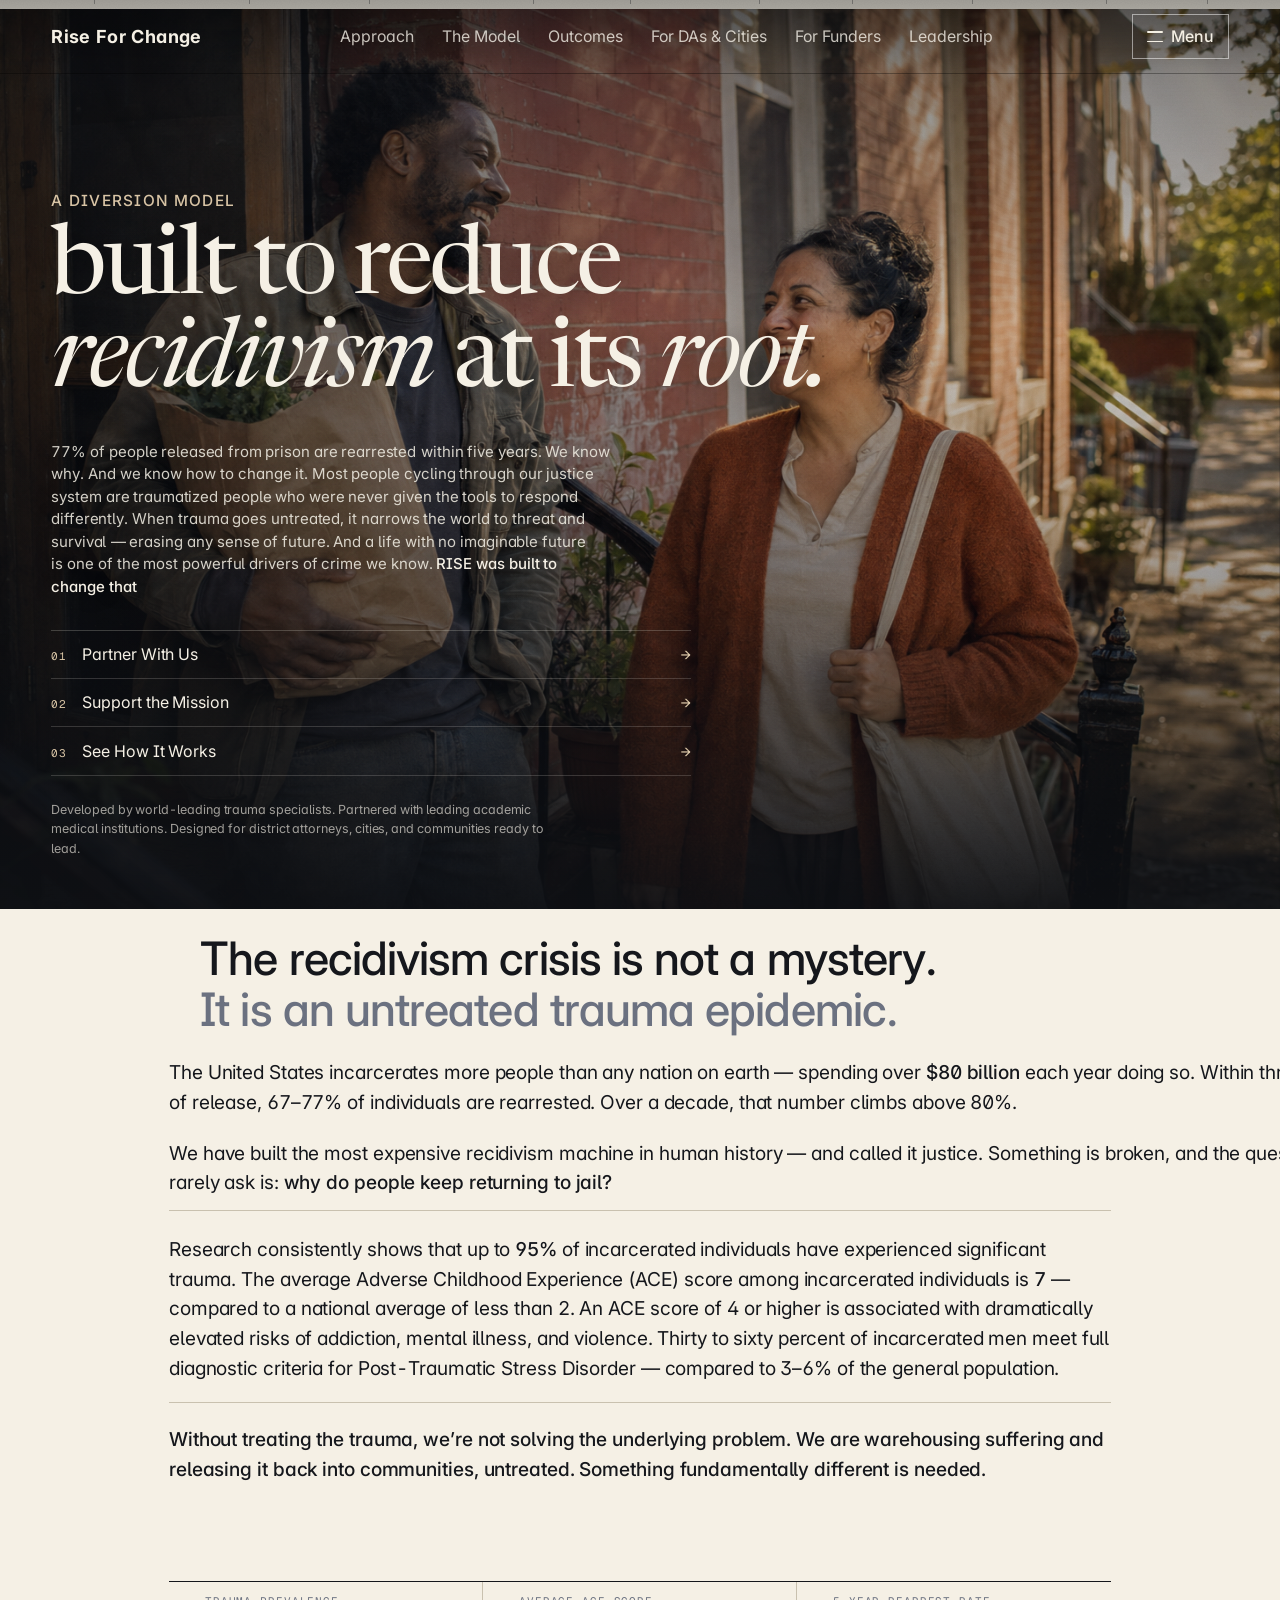
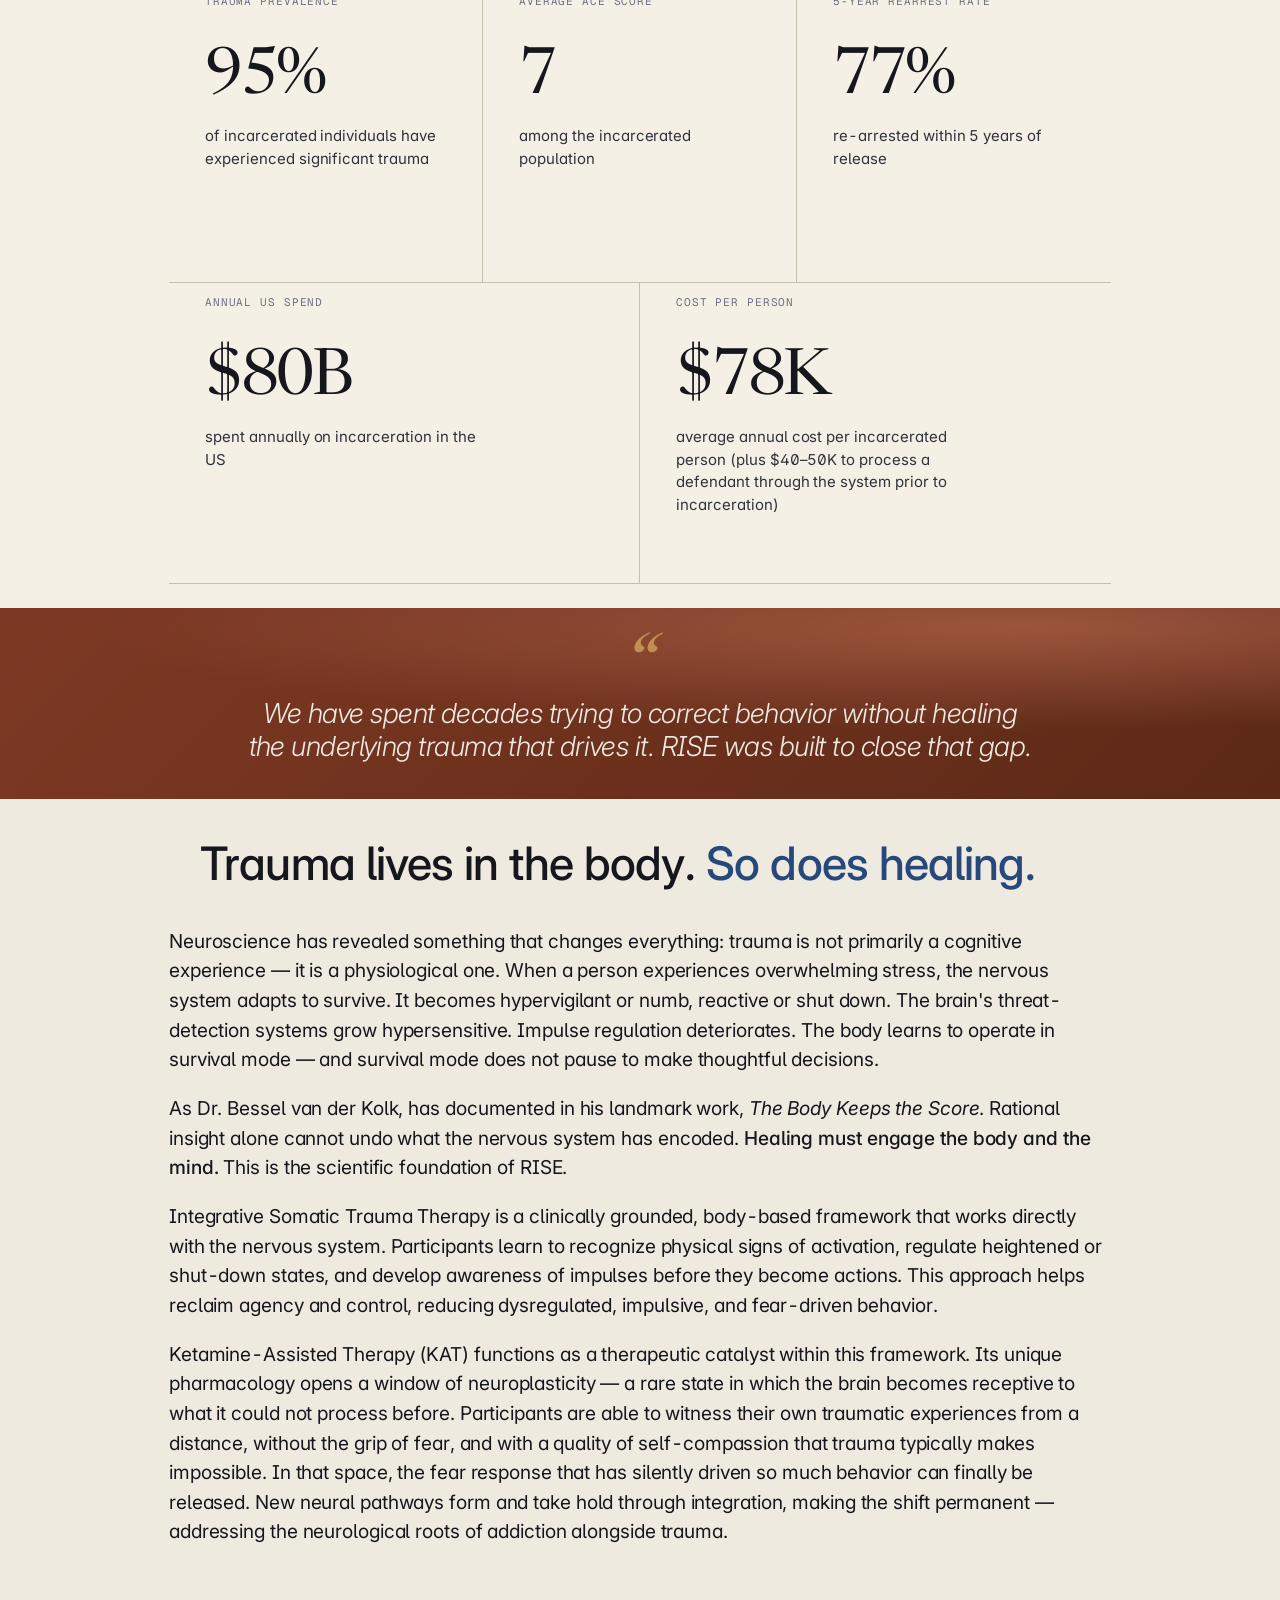
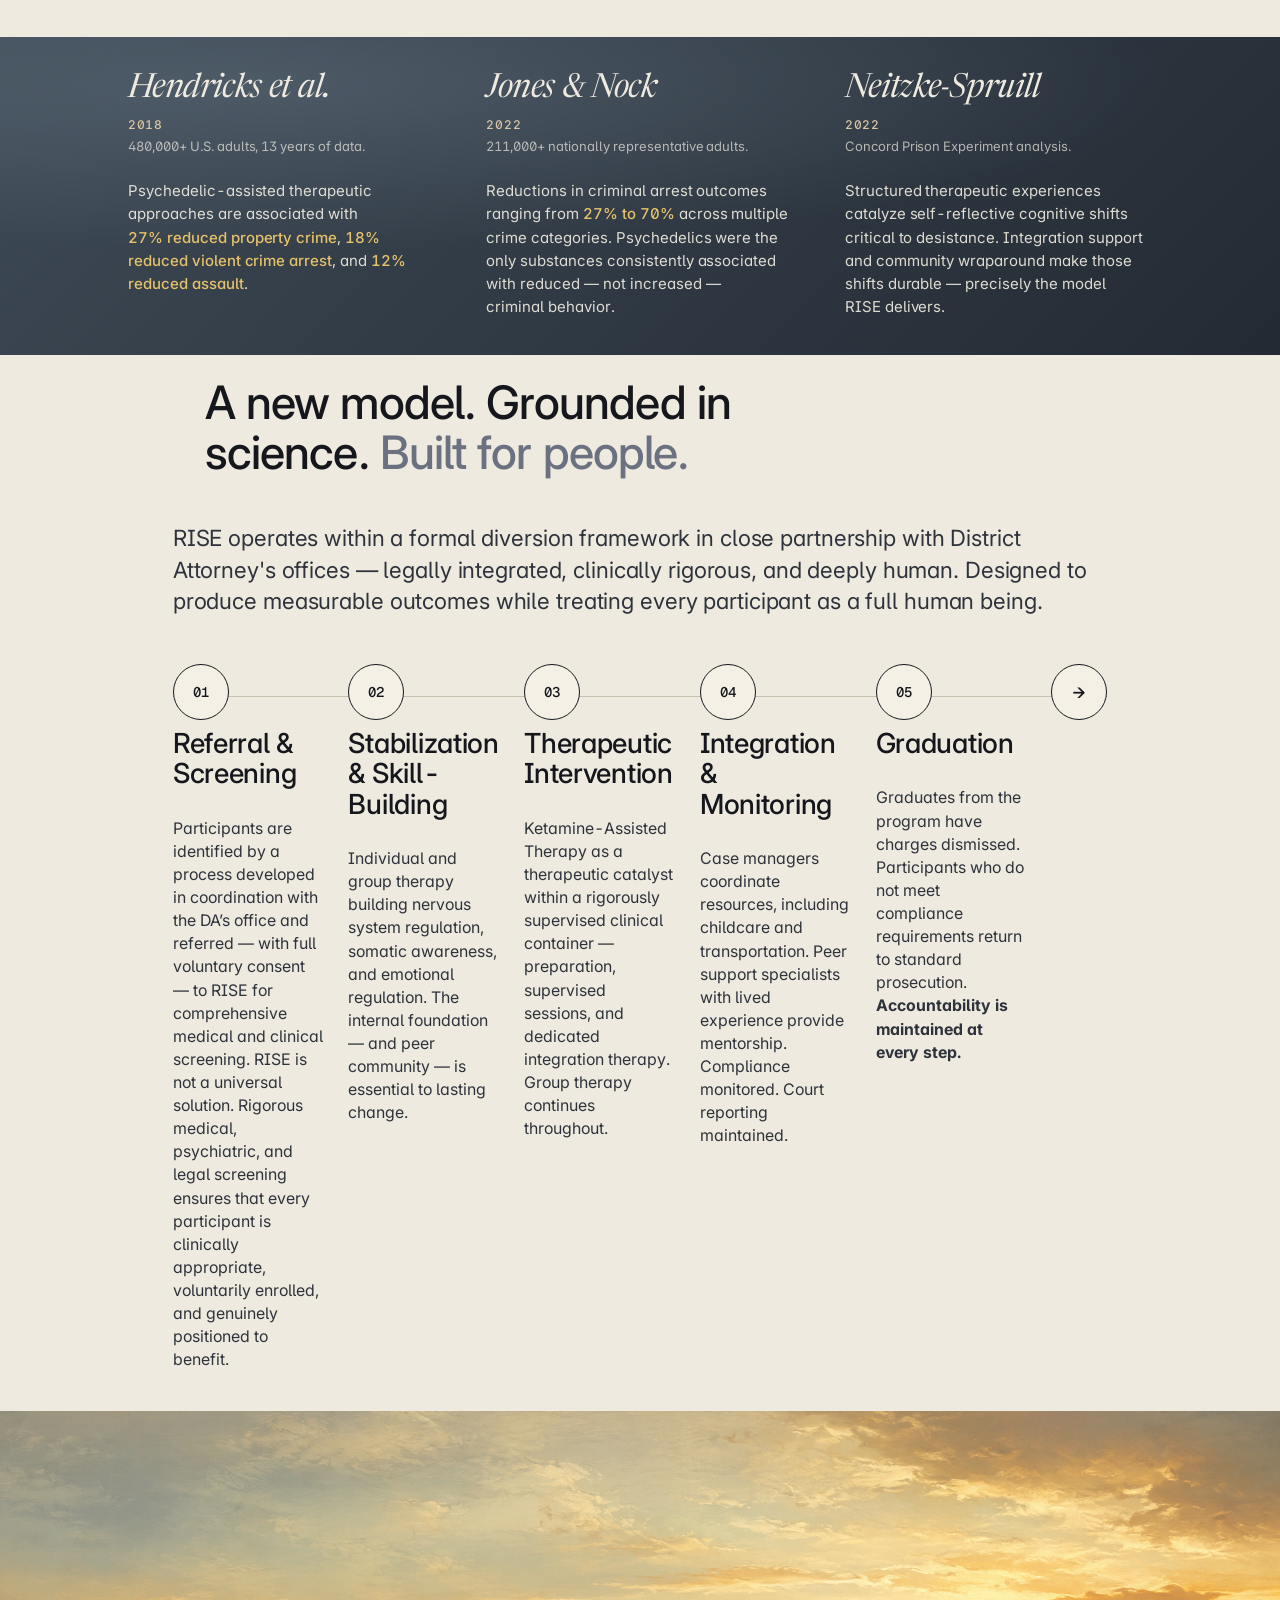
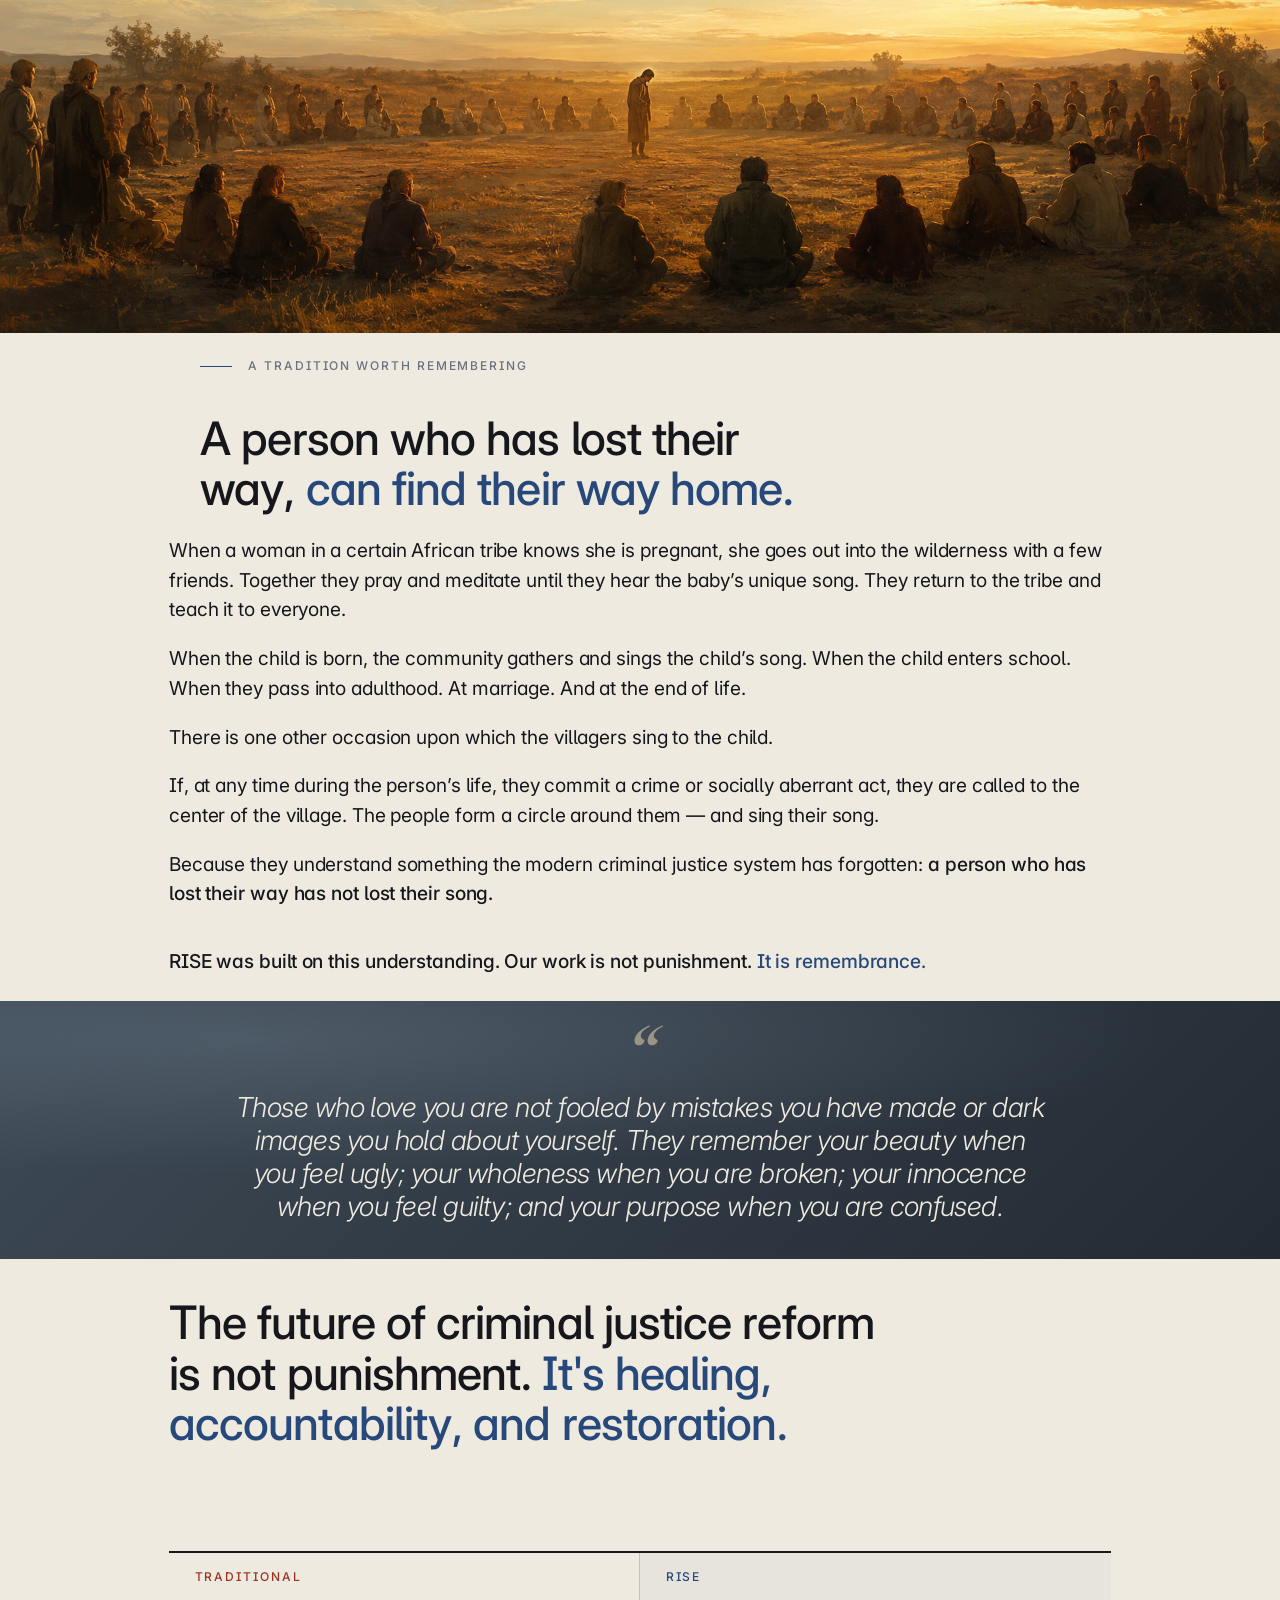
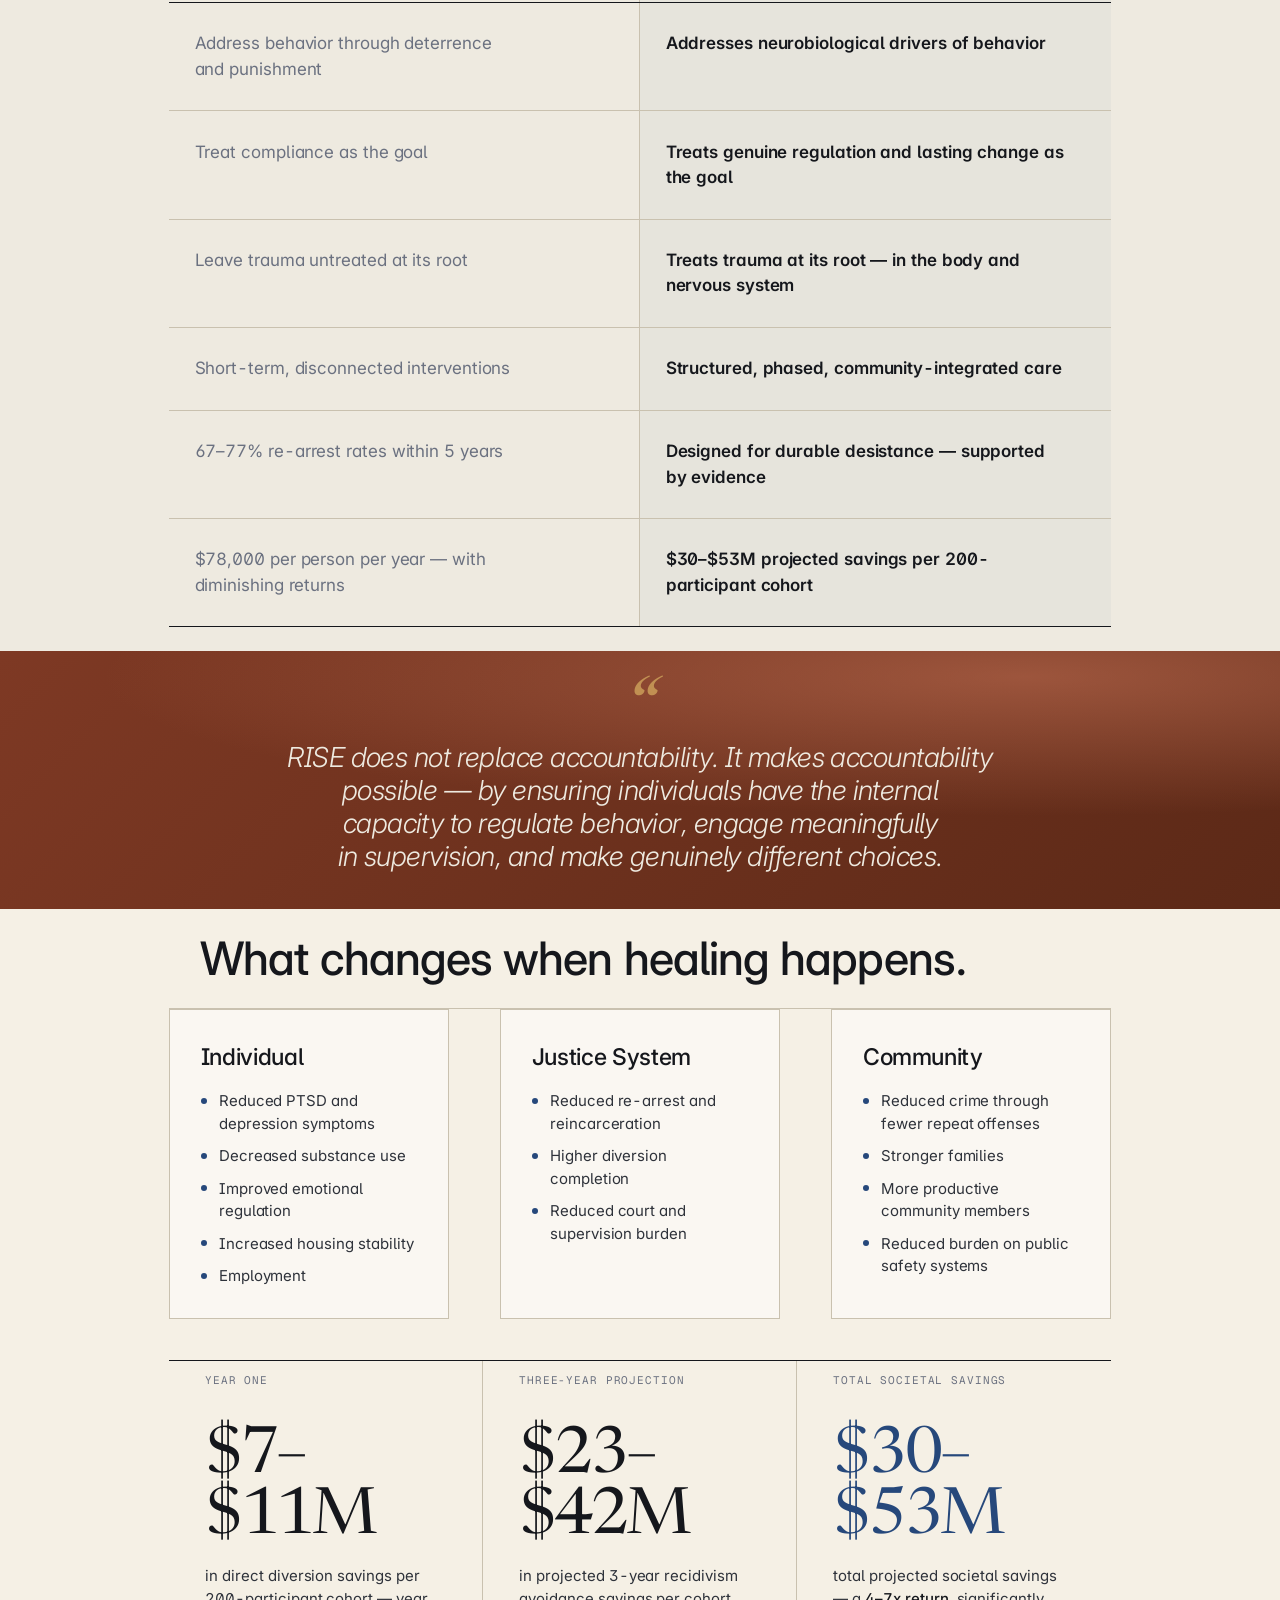
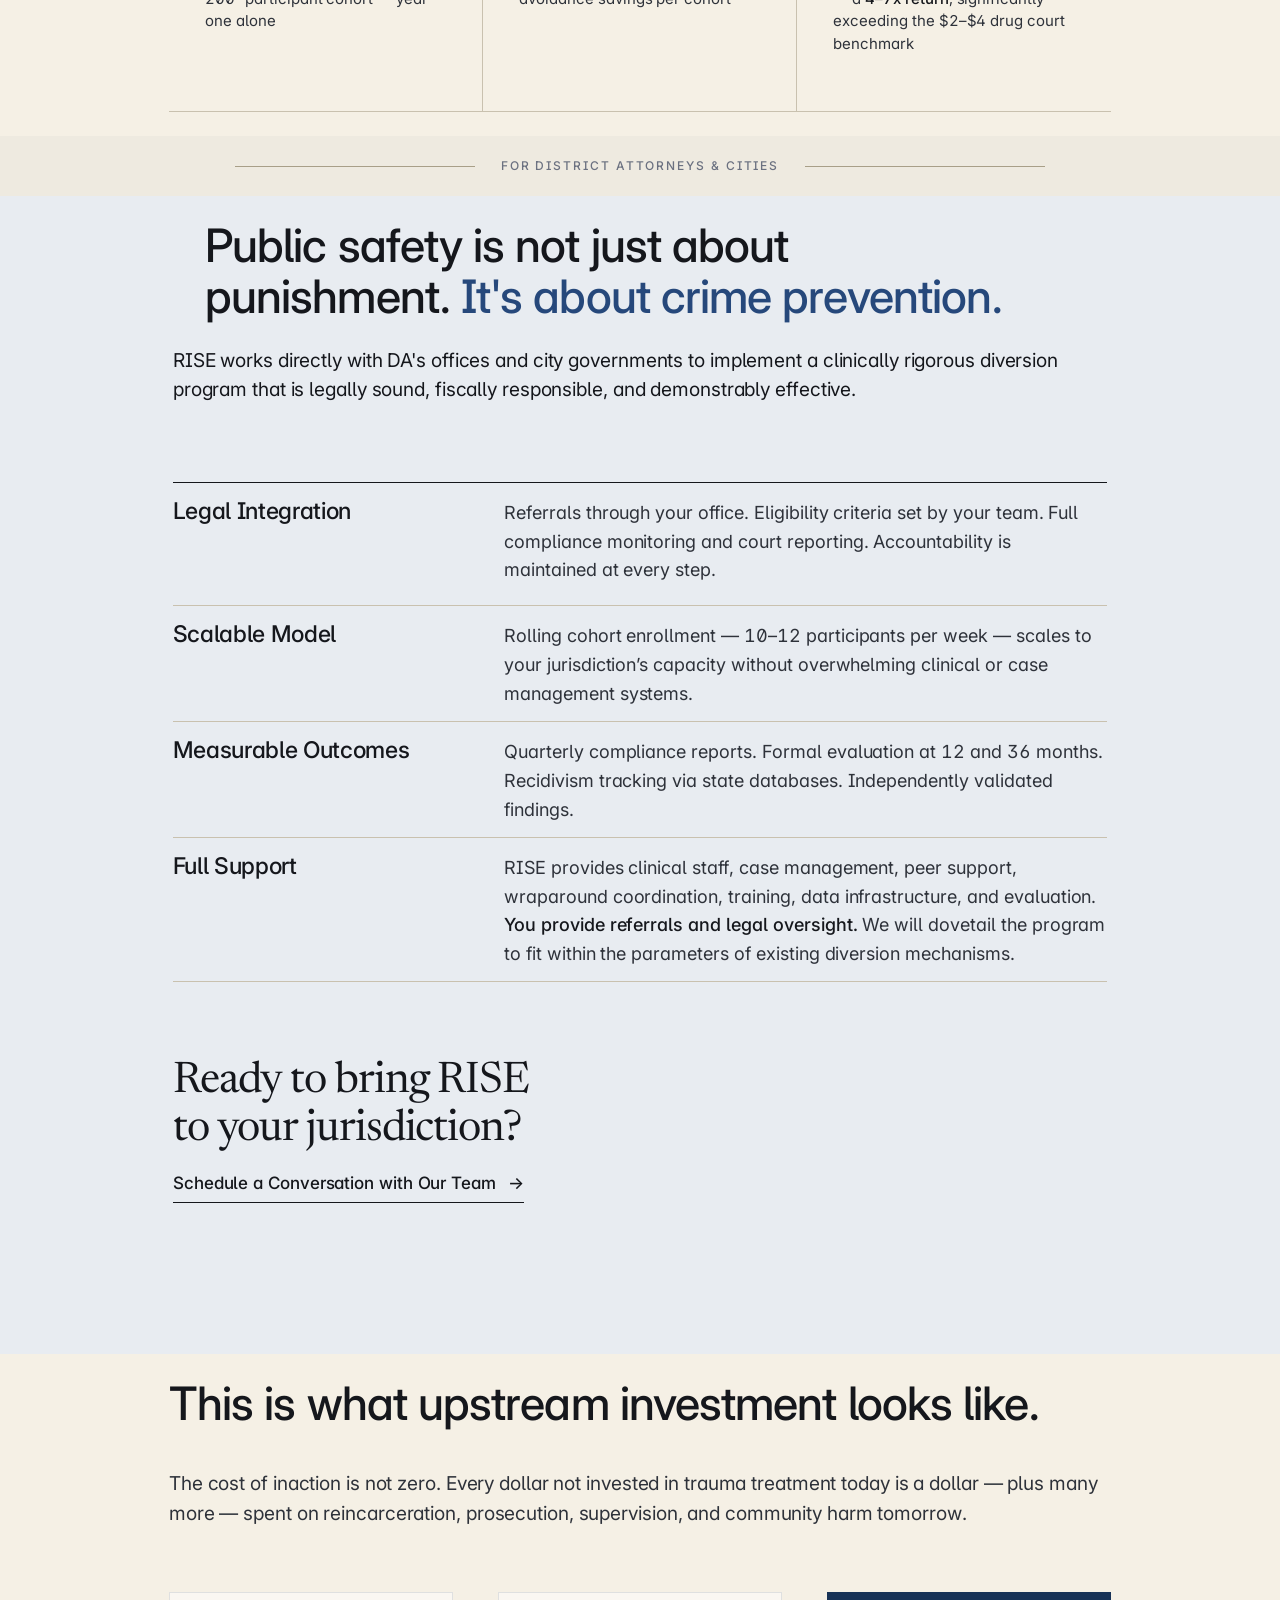
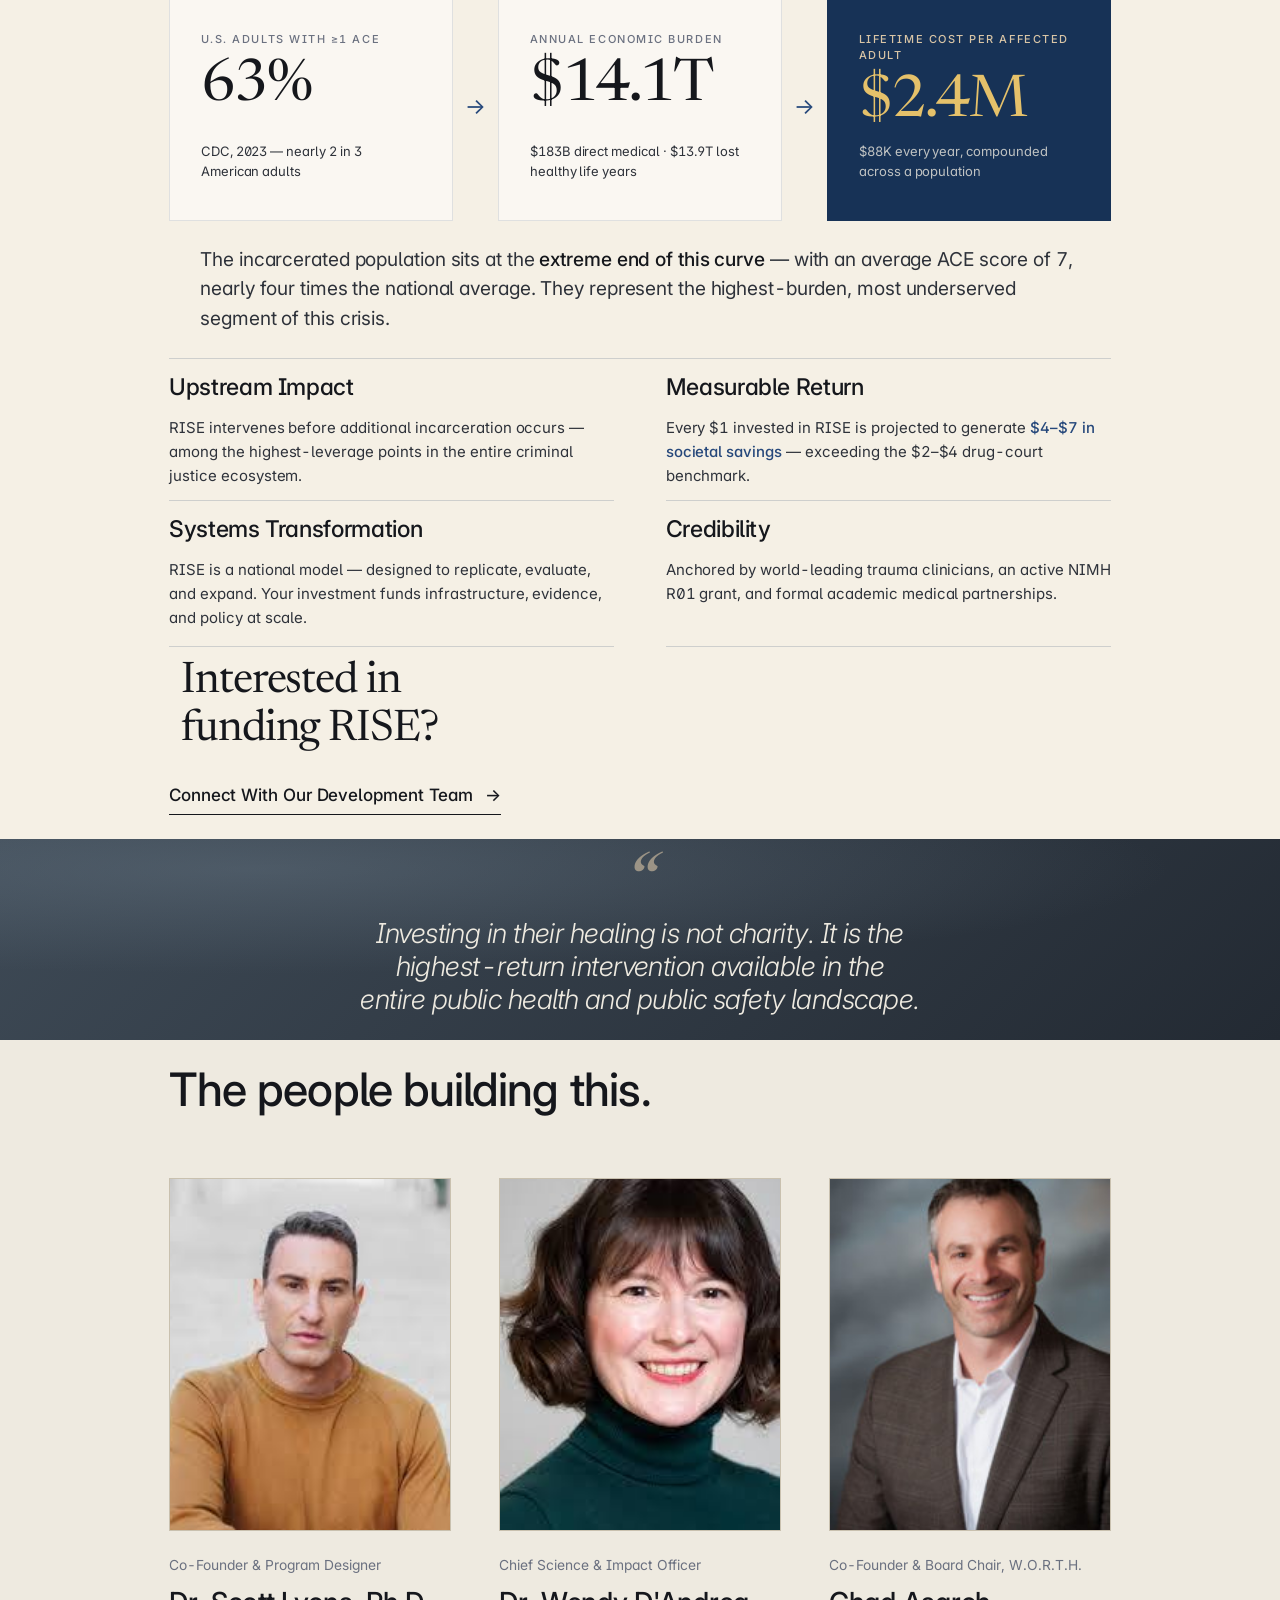
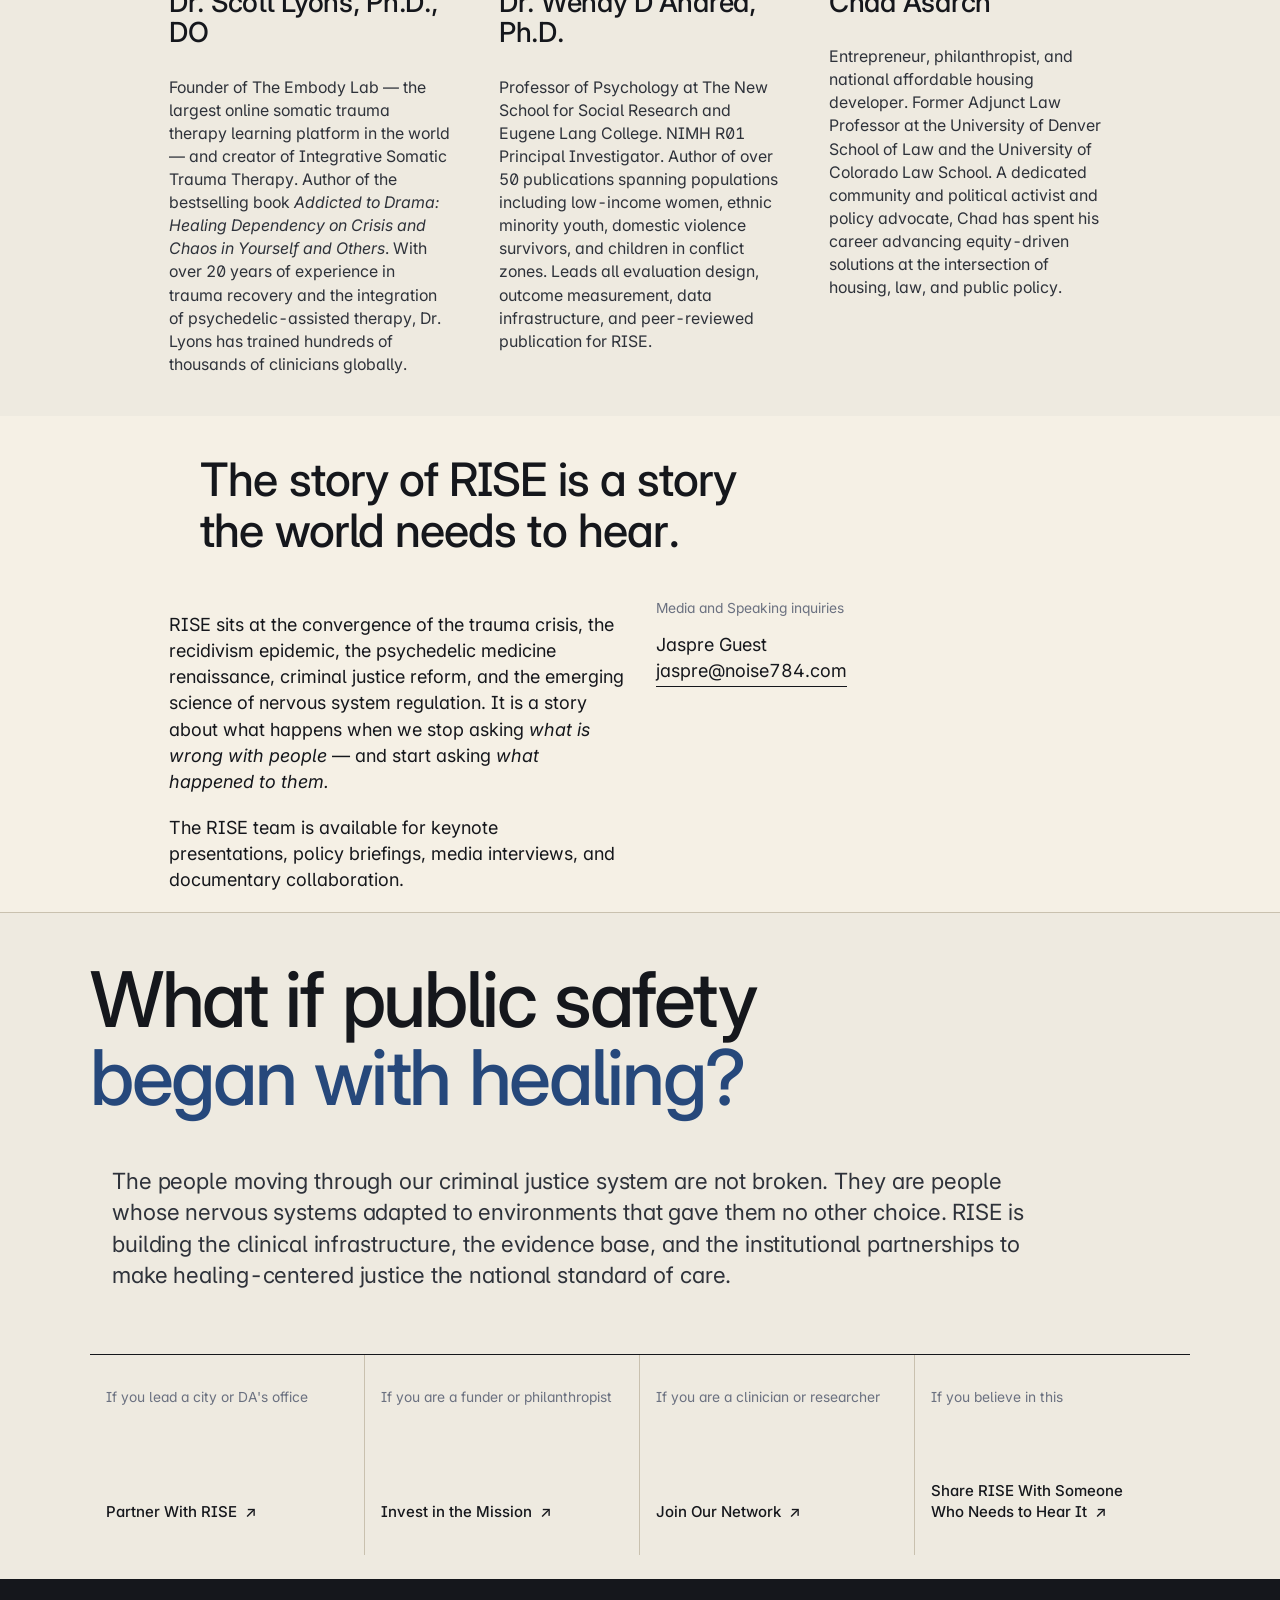
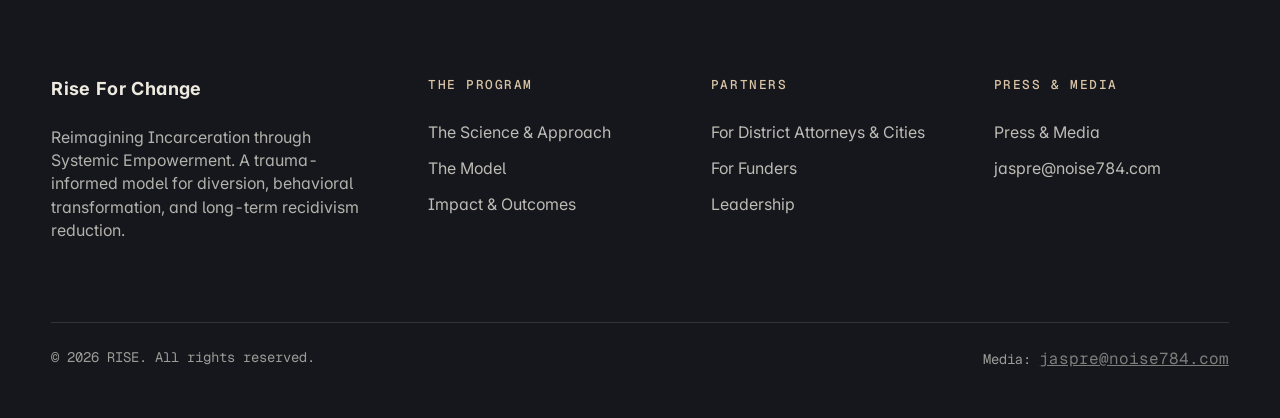
==== commit 3646d324: "updated mobile fixes" ====
--- a/index.html
+++ b/index.html
@@ -1889,8 +1889,6 @@
 
 <!-- ============================ SECTION 12 — FINAL CTA ============================ -->
 <section class="section section--flush final" data-screen-label="12 Final CTA" style="padding: 24px">
-  <!-- Horizon photo (subtle backdrop) -->
-  <image-slot id="img-landscape" shape="rect" placeholder="landscape-01 · dawn road / horizon — see Art Direction" style="position: absolute; inset: 0; width: 100%; height: 100%; display: block; opacity: 0.18; pointer-events: none;"></image-slot>
   <div class="container final__inner" style="padding: 0px">
     <h2 class="final__headline" data-reveal>What if public safety <span style="color:var(--moss)">began with healing?</span></h2>
     <p class="lead prose" style="margin: 22px 0px 22px 22px">The people moving through our criminal justice system are not broken. They are people whose nervous systems adapted to environments that gave them no other choice. RISE is building the clinical infrastructure, the evidence base, and the institutional partnerships to make healing-centered justice the national standard of care.</p>
--- a/shared/styles.css
+++ b/shared/styles.css
@@ -933,5 +933,9 @@
   #problem .section-head,
   #different .section-head,
   #for-funders .section-head { max-width: 95% !important; }
-}
-
+
+  /* Override desktop inline margins that crush headings on mobile */
+  .section-head { margin-left: 0 !important; margin-right: 0 !important; }
+  .container { padding-left: var(--gutter) !important; padding-right: var(--gutter) !important; }
+}
+
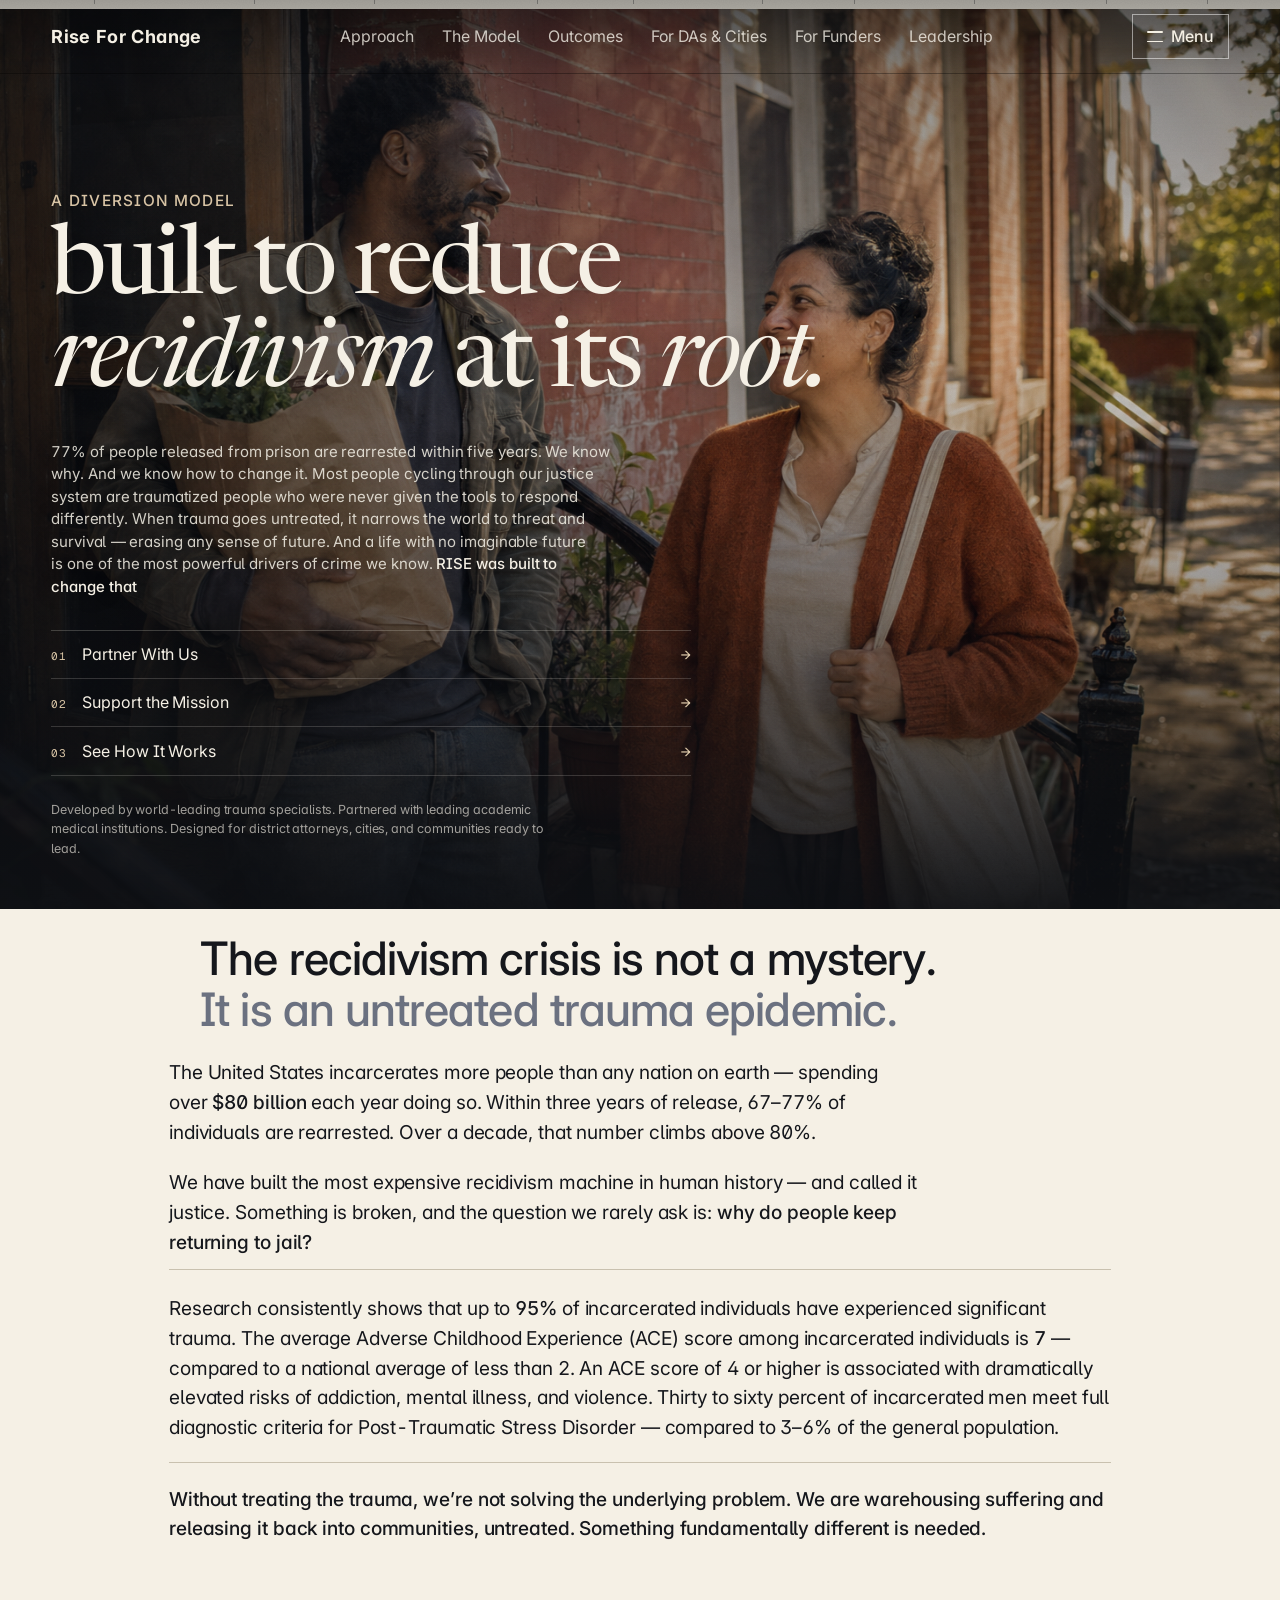
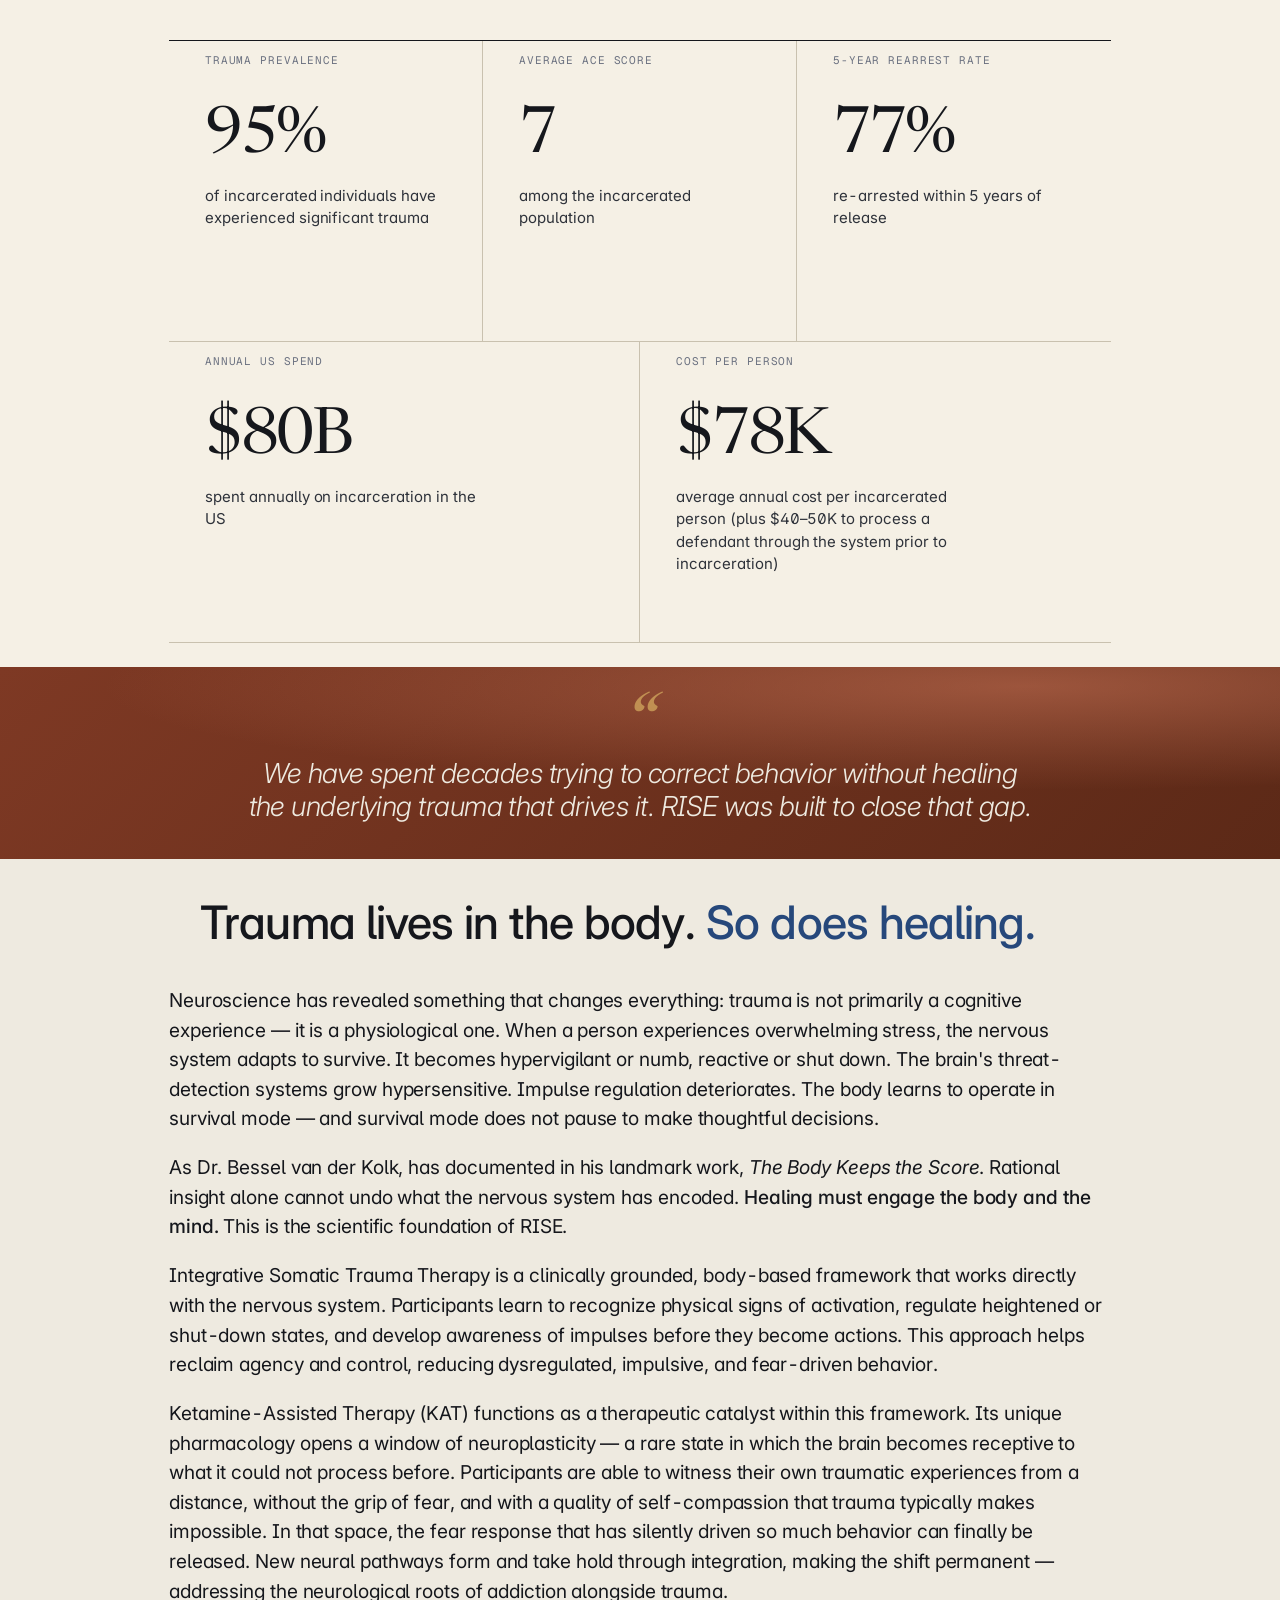
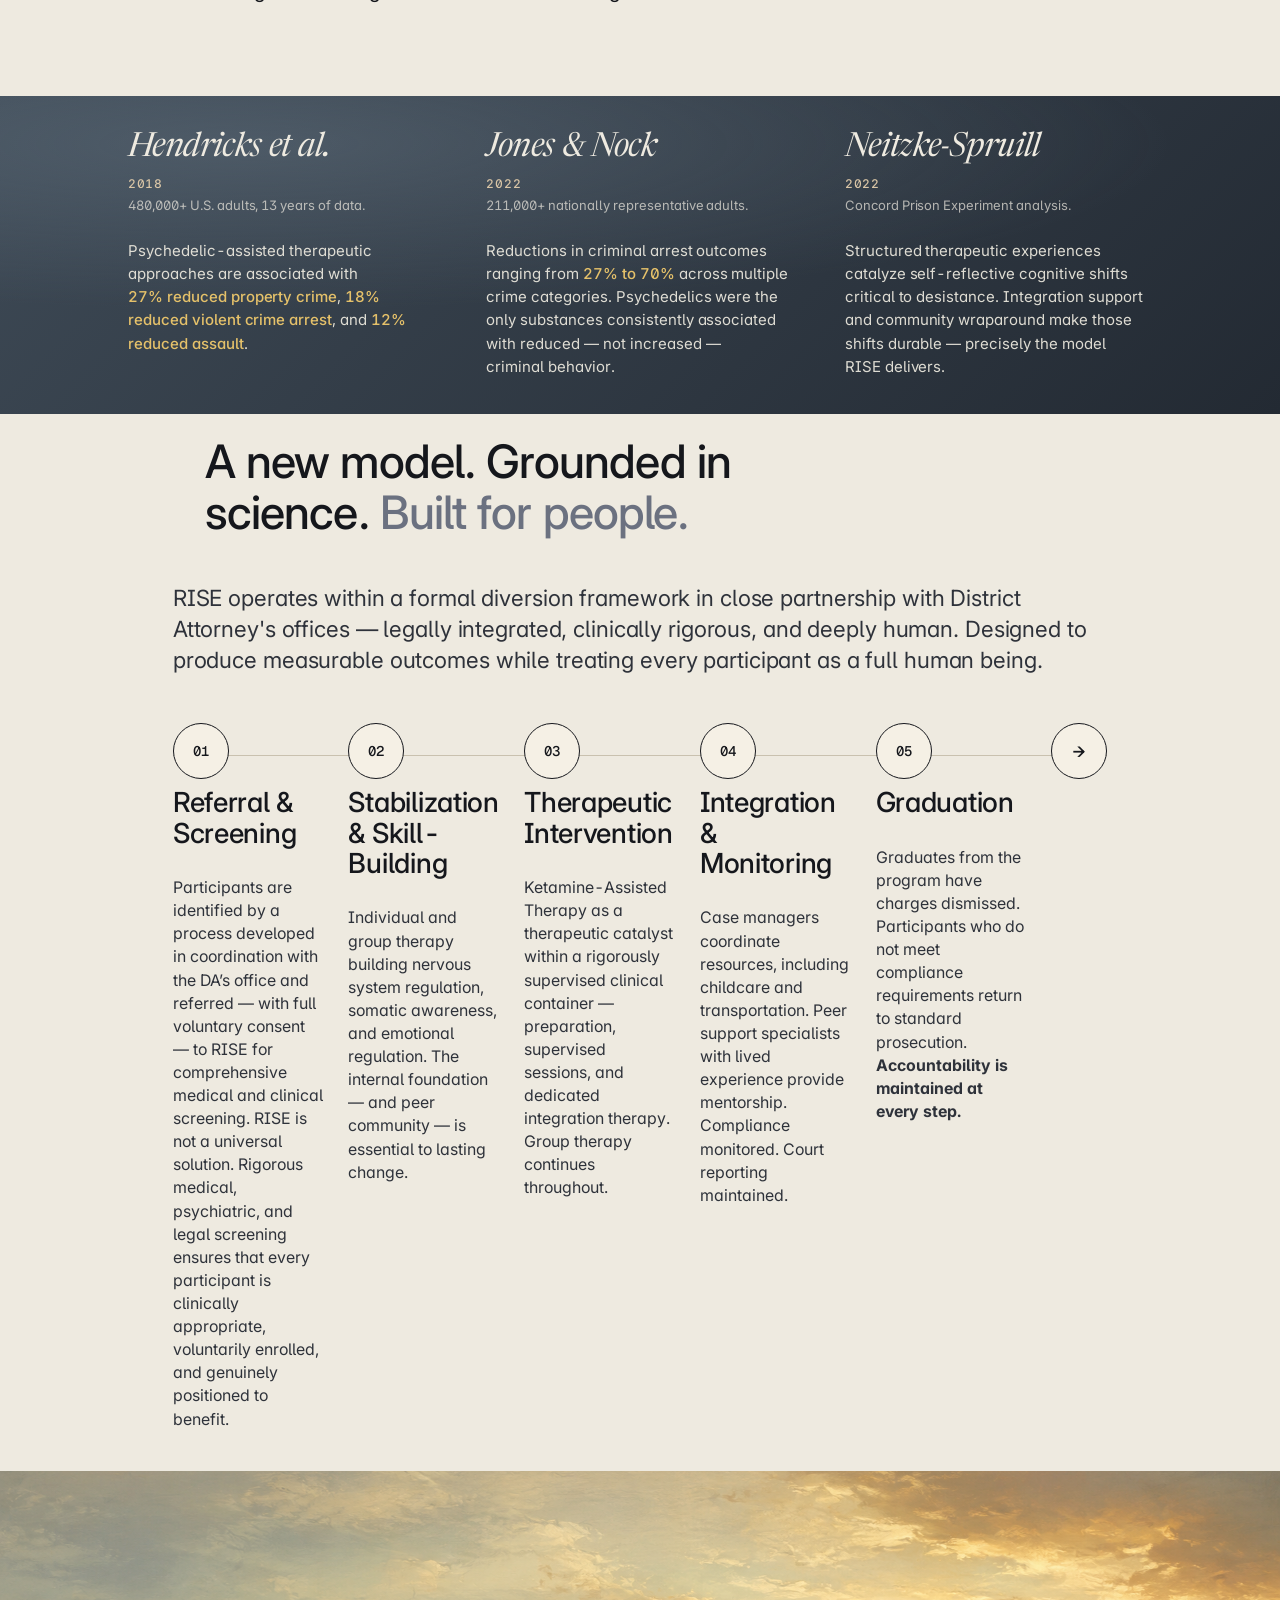
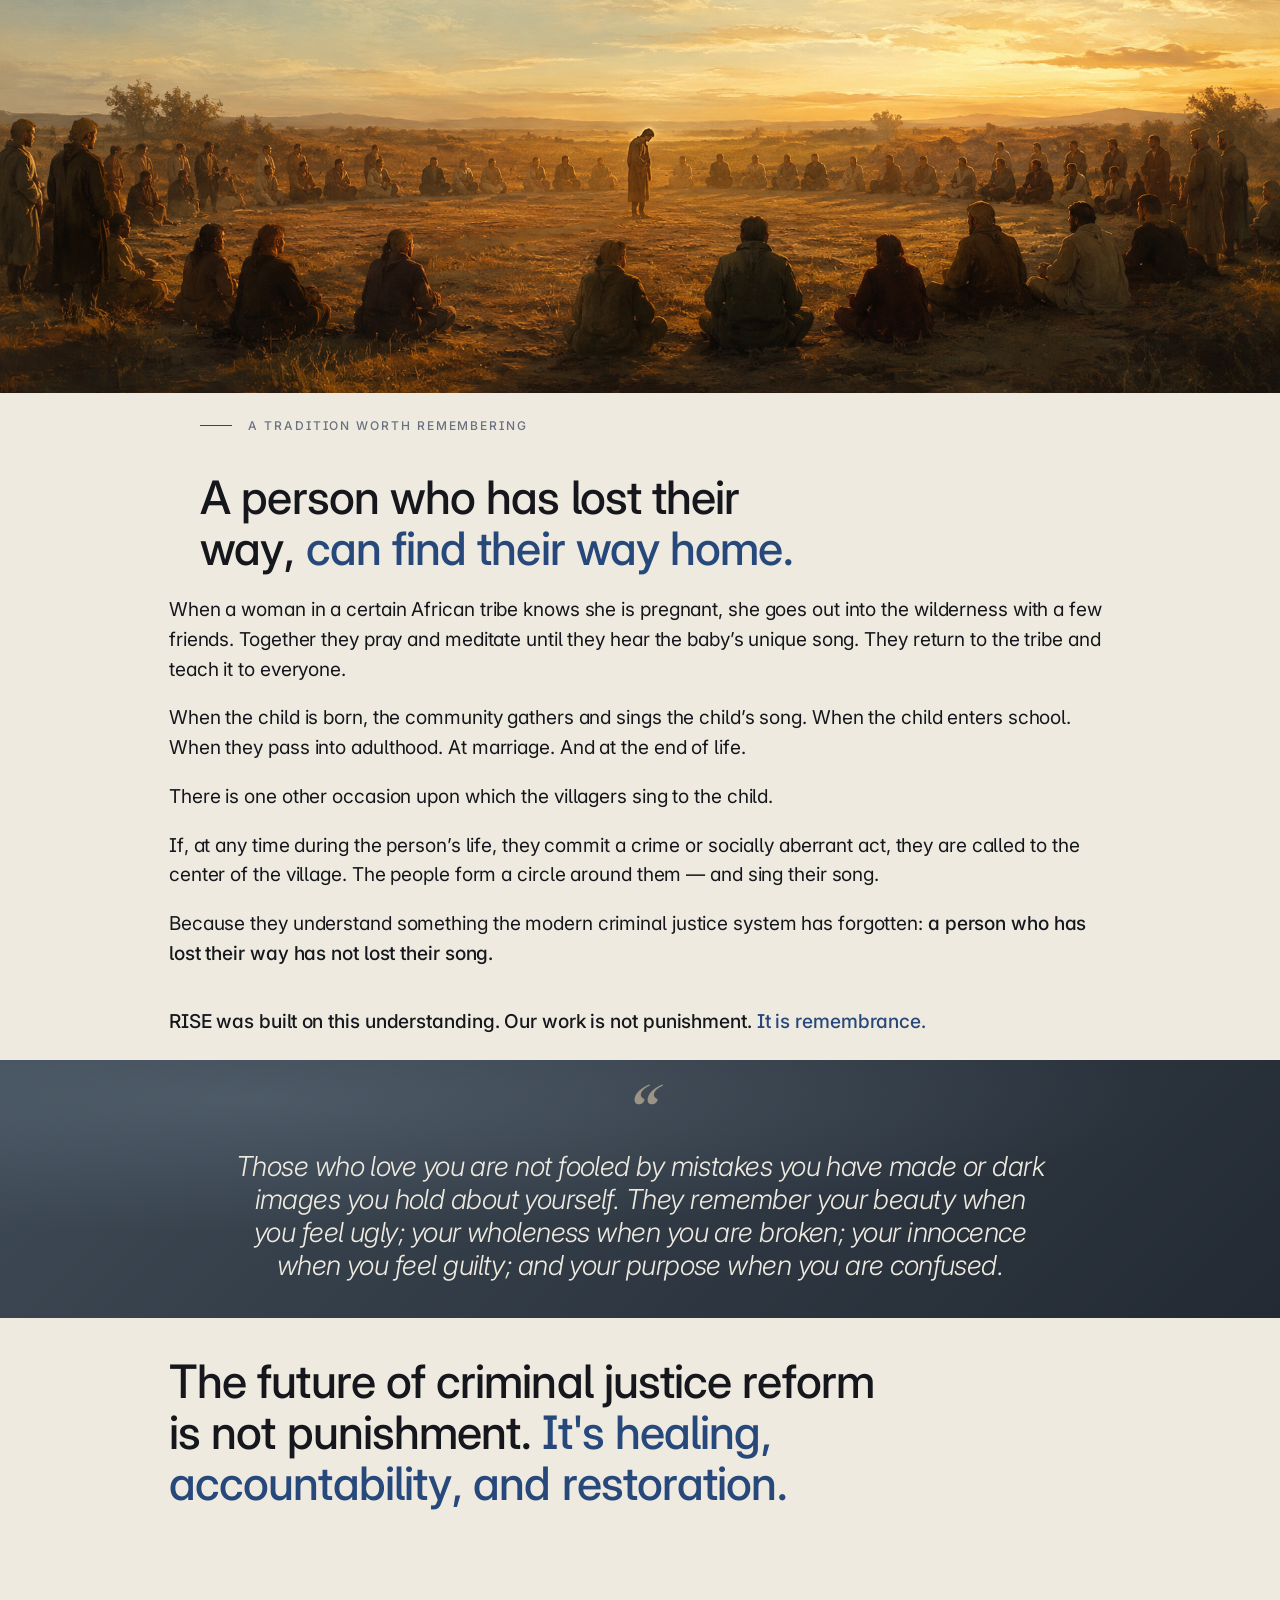
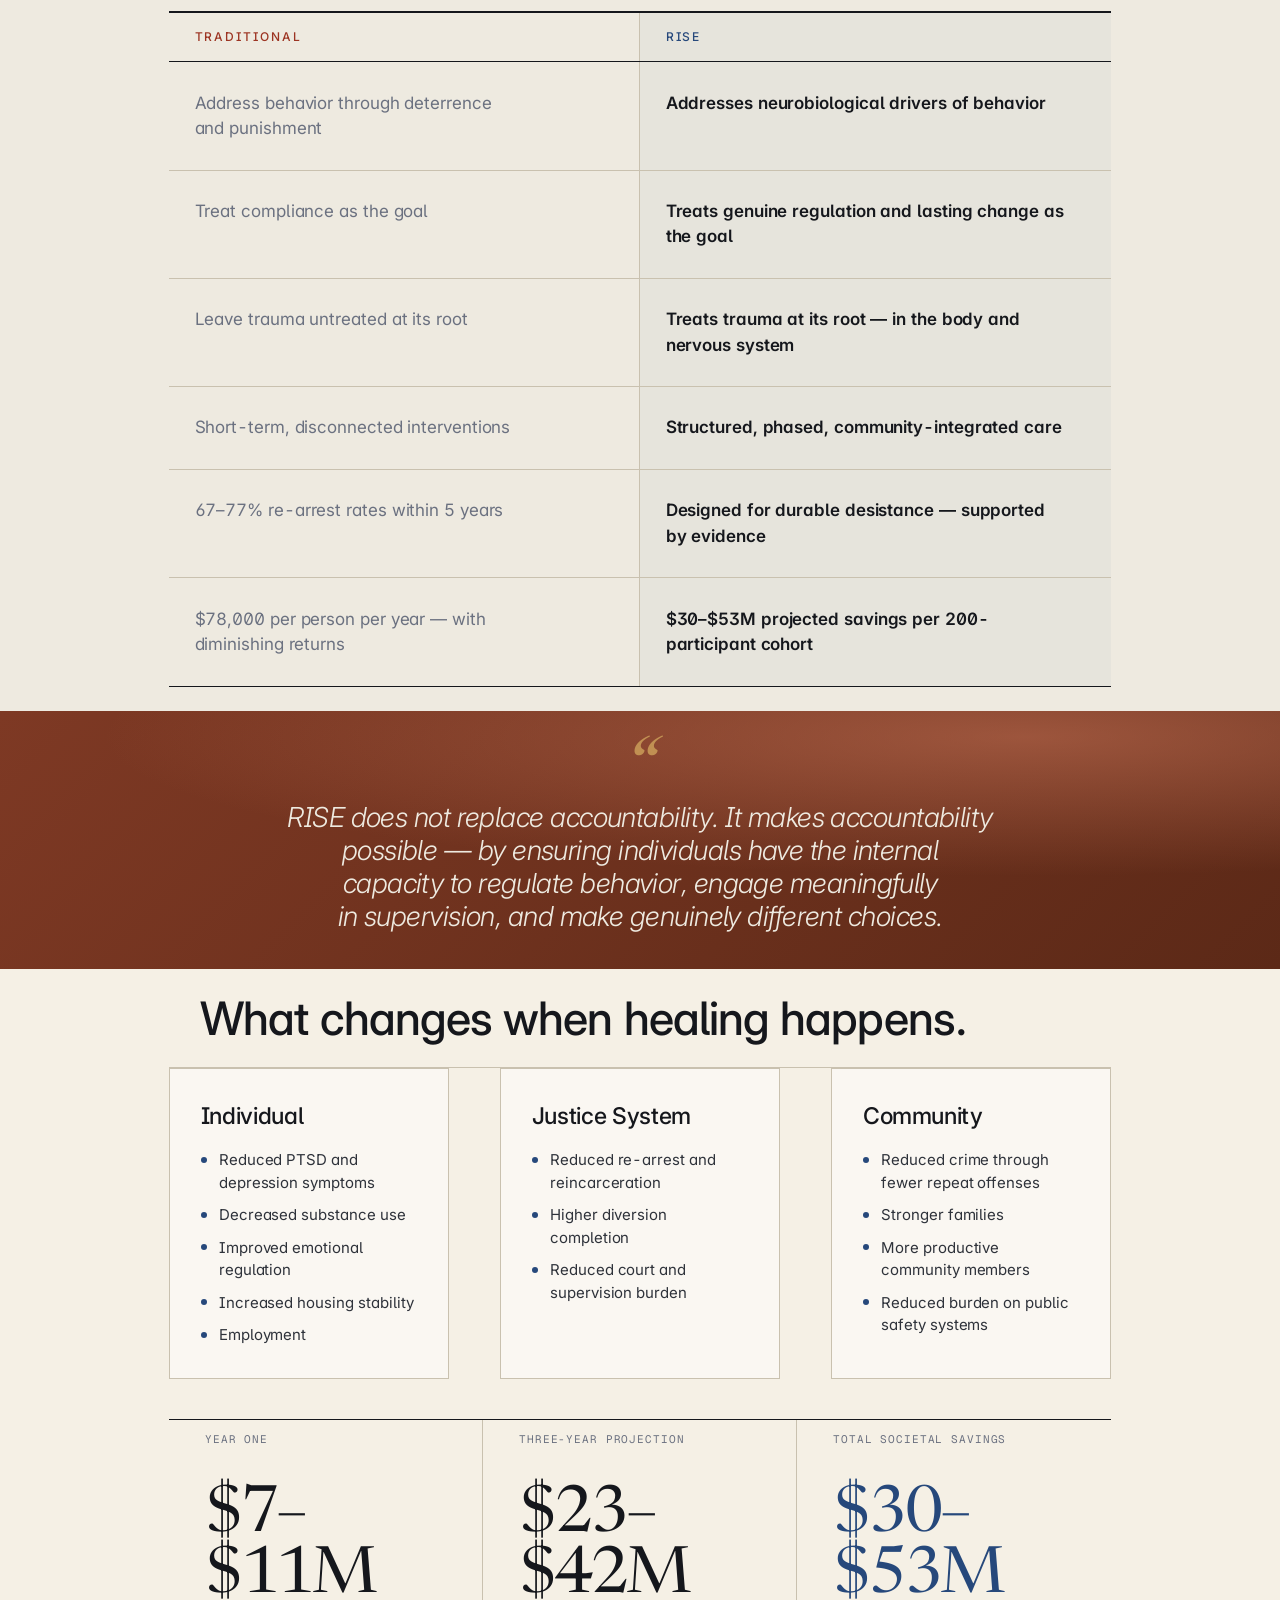
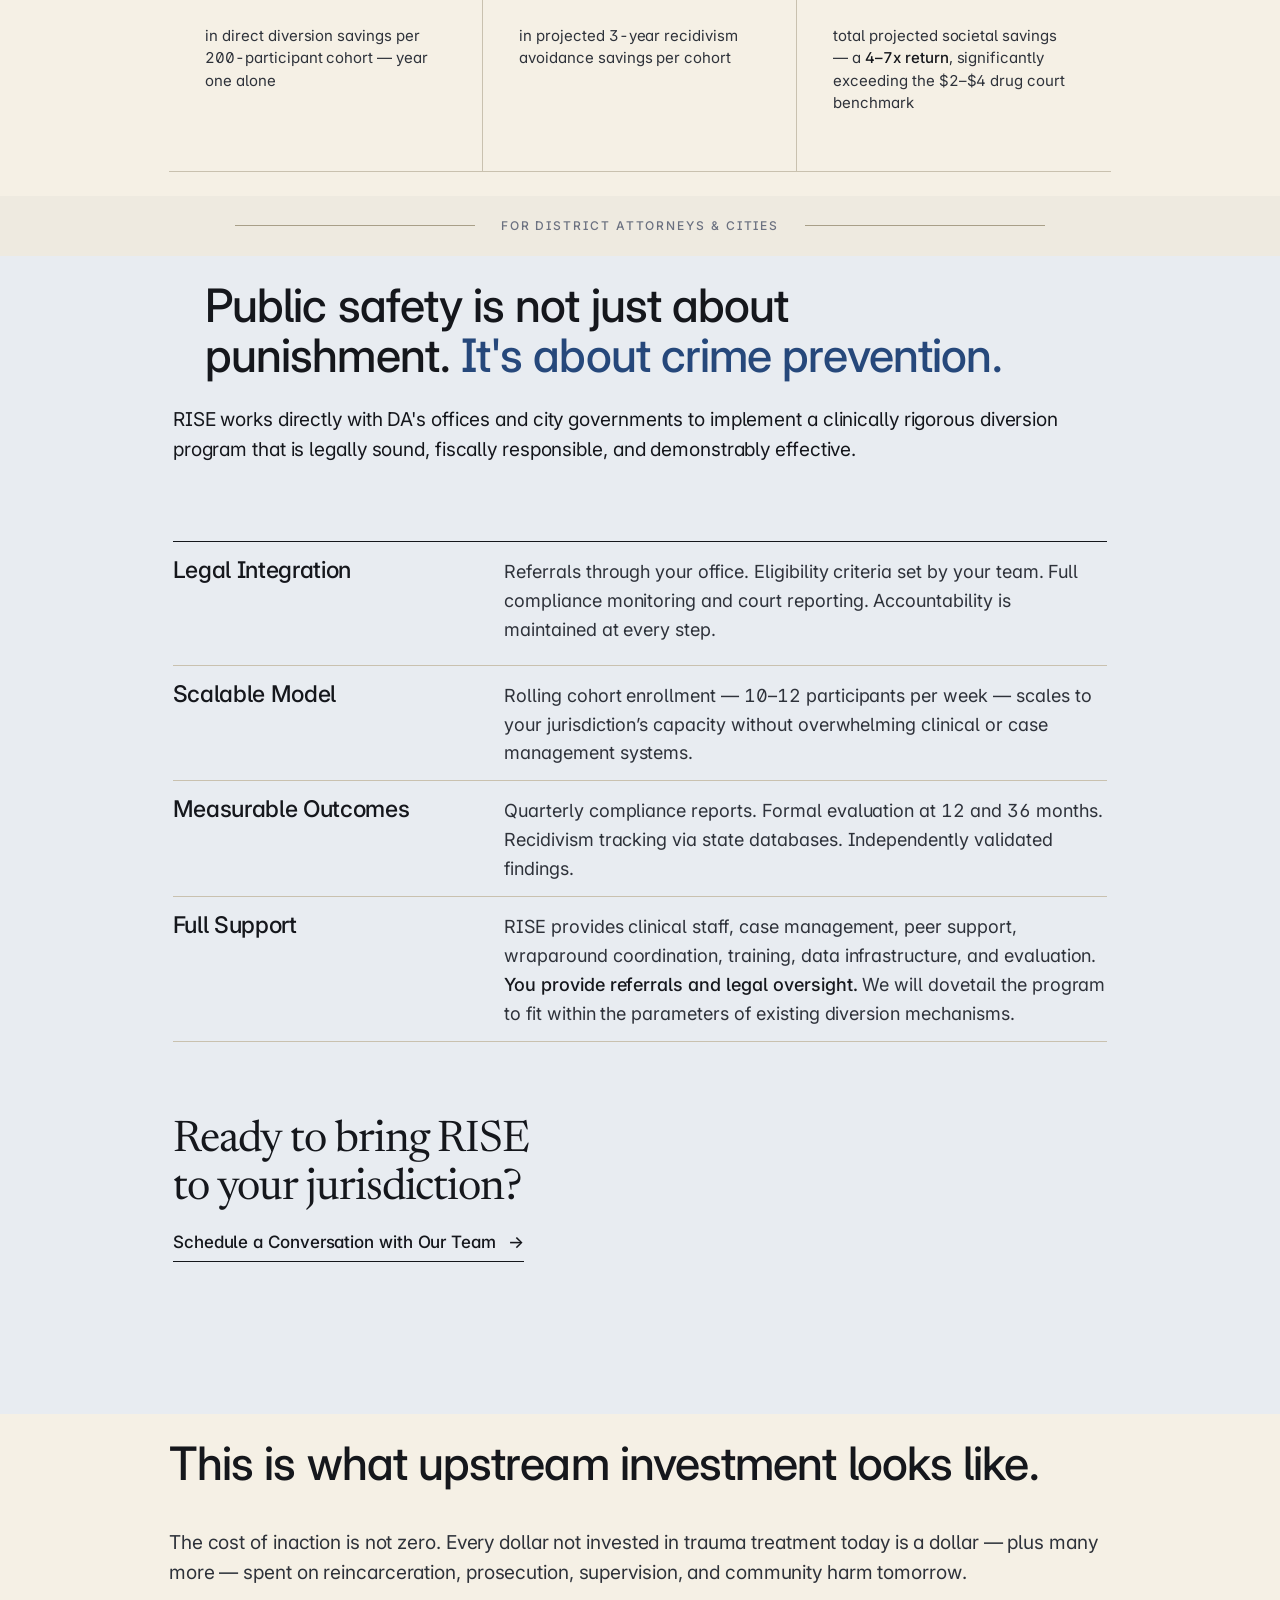
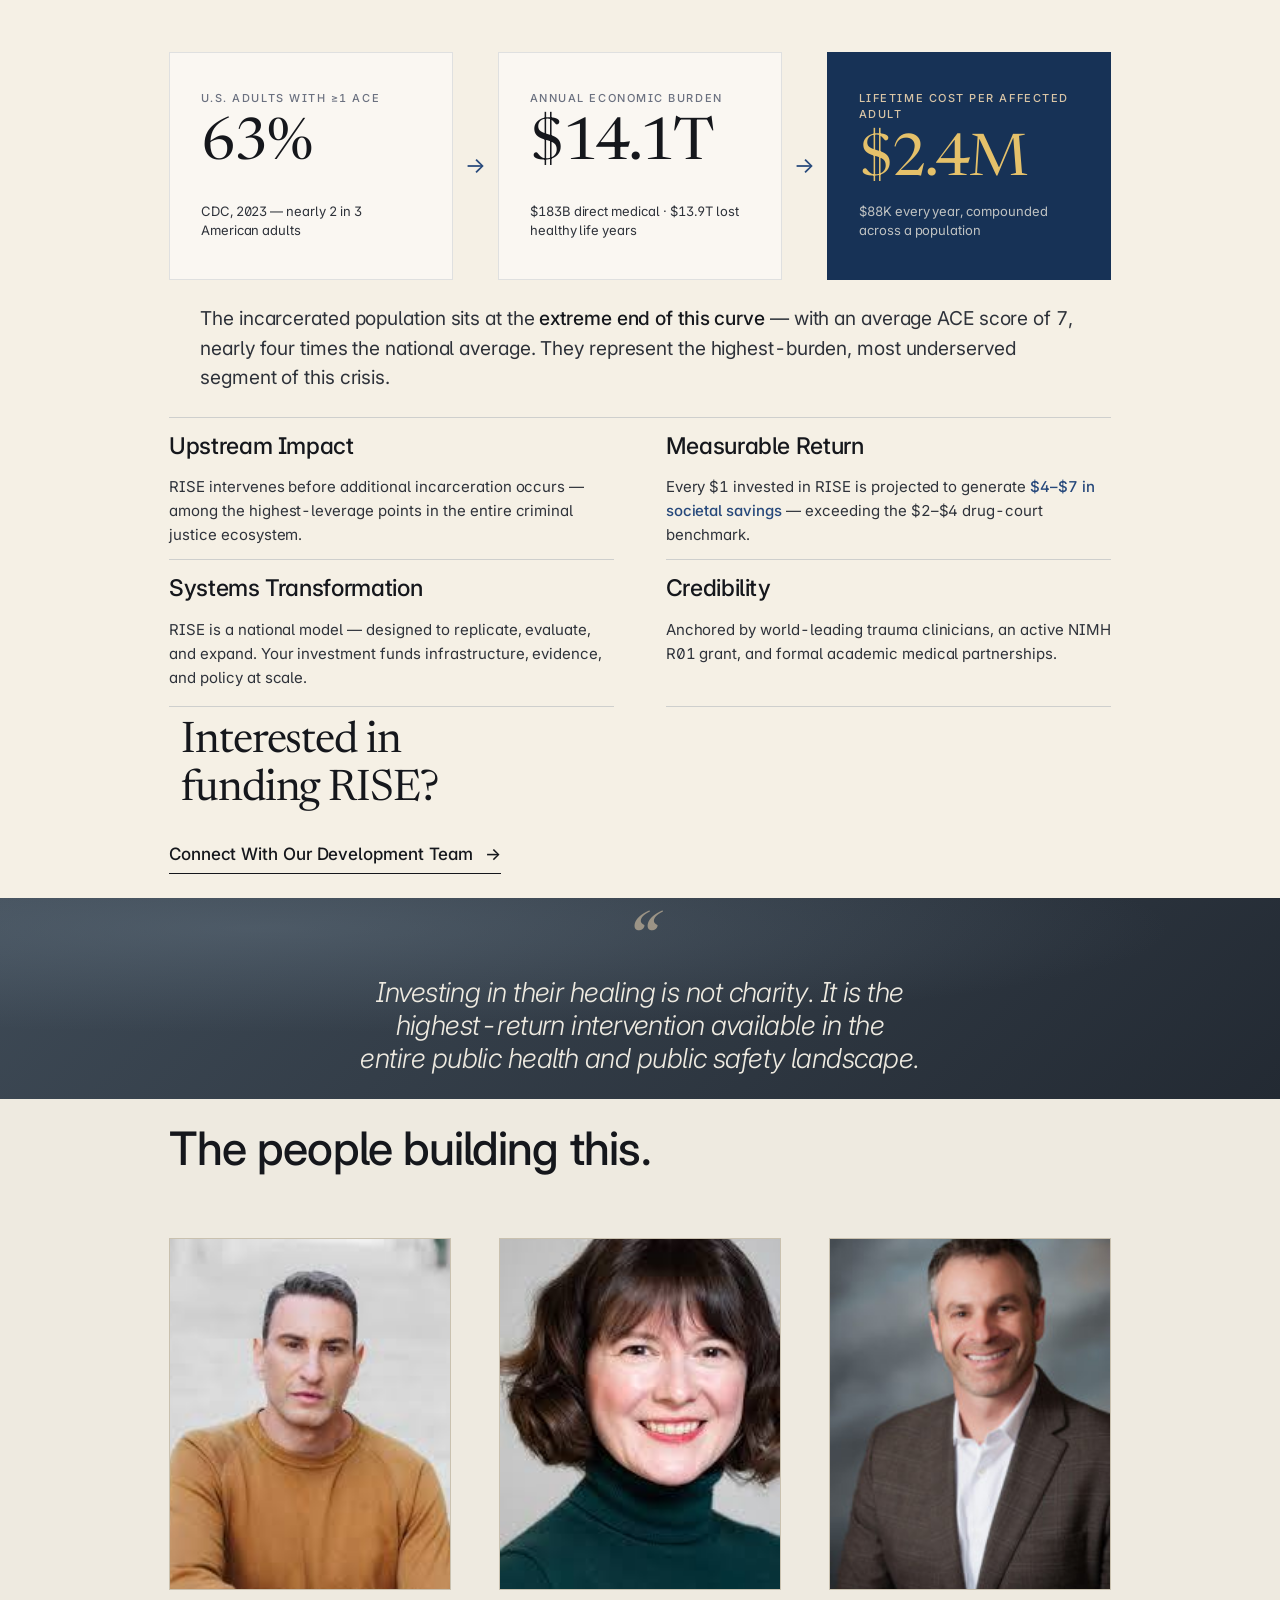
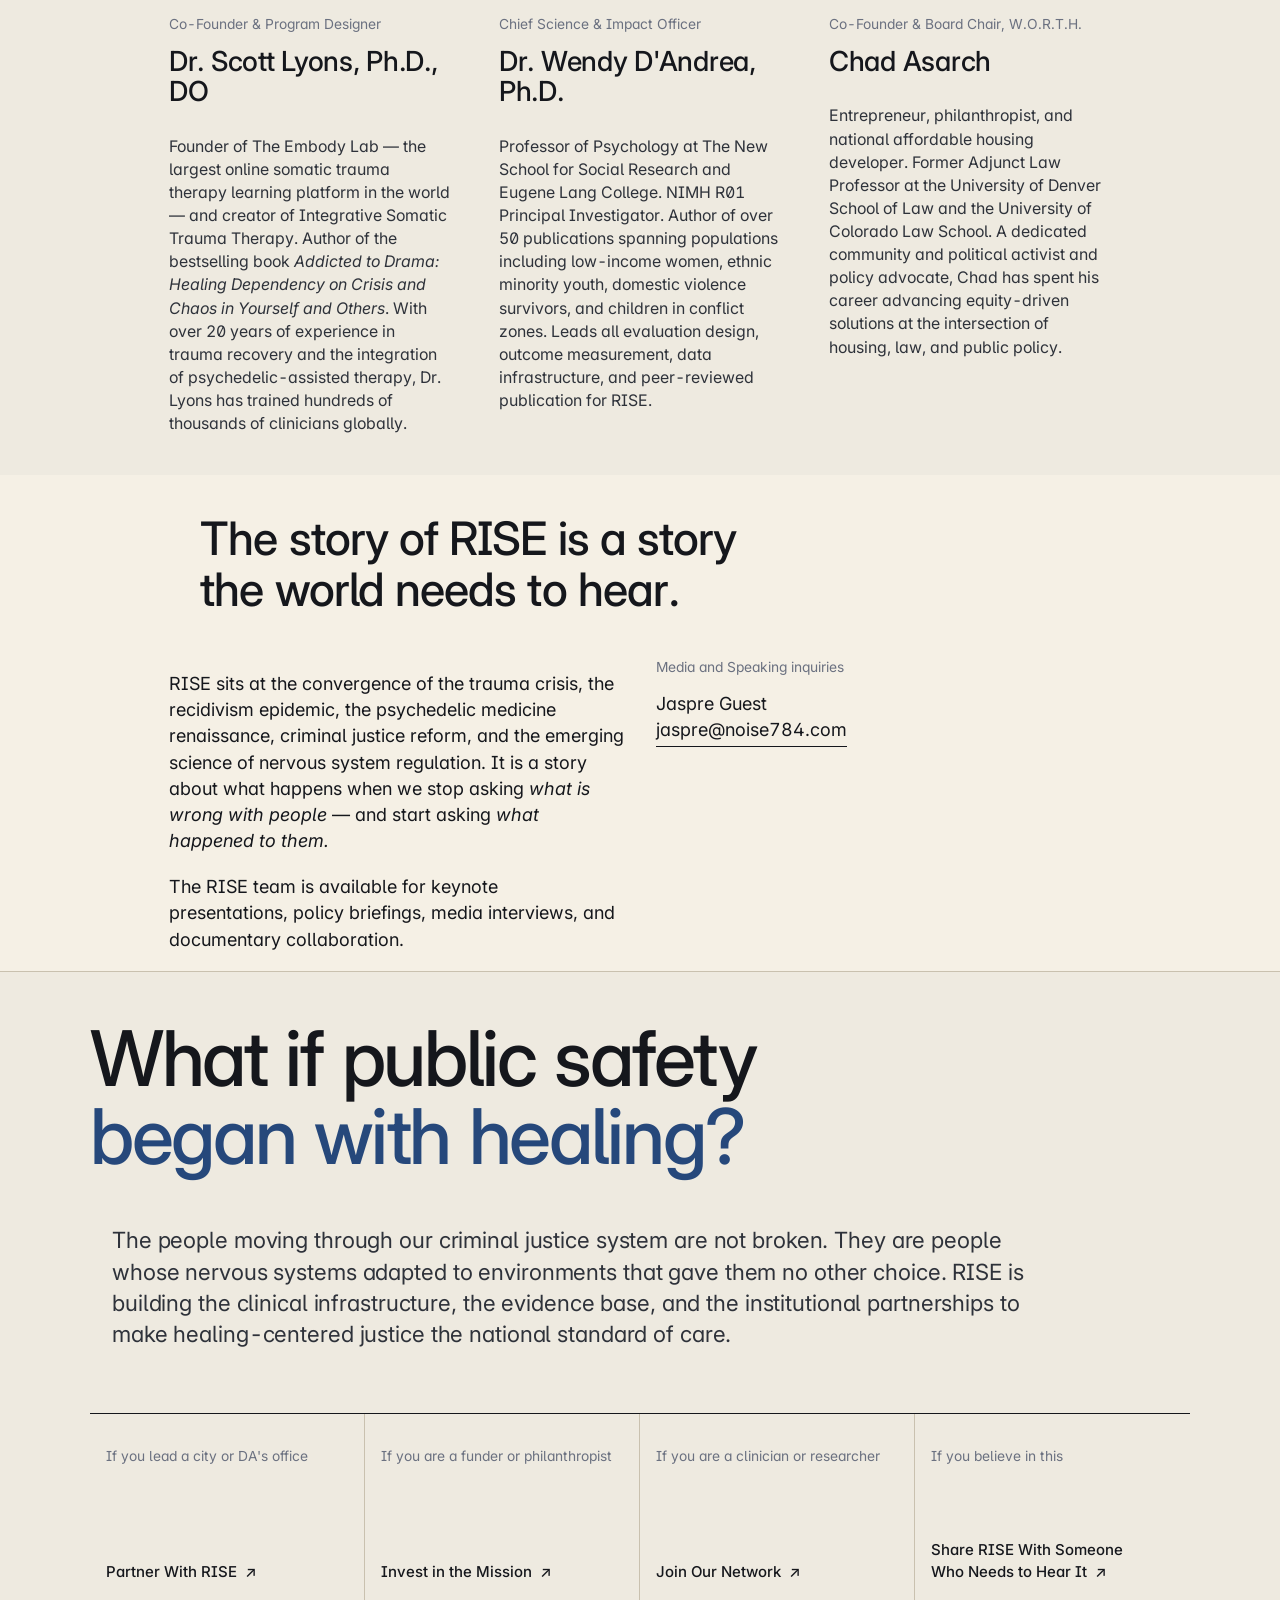
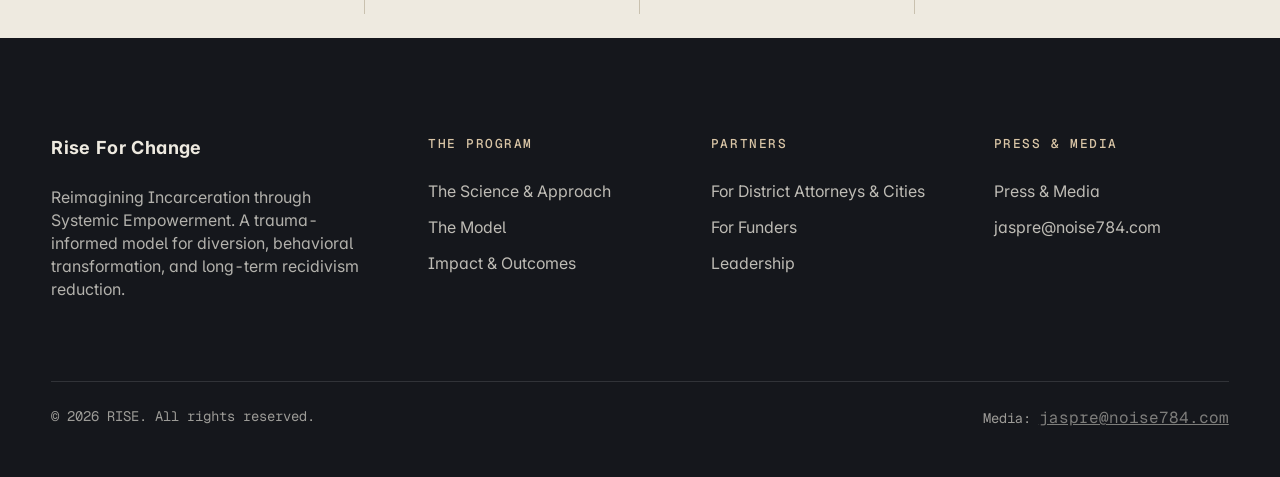
==== commit cf9f0323: "Minor mobile fixes" ====
--- a/index.html
+++ b/index.html
@@ -270,8 +270,8 @@
 
     <div class="problem__layout" style="gap: 12px">
       <div class="problem__lede prose" data-reveal>
-        <p style="width: 1190px">The United States incarcerates more people than any nation on earth — spending over <strong>$80 billion</strong> each year doing so. Within three years of release, 67–77% of individuals are rearrested. Over a decade, that number climbs above 80%.</p>
-        <p style="width: 1190px">We have built the most expensive recidivism machine in human history — and called it justice. Something is broken, and the question we rarely ask is: <strong>why do people keep returning to jail?</strong></p>
+        <p>The United States incarcerates more people than any nation on earth — spending over <strong>$80 billion</strong> each year doing so. Within three years of release, 67–77% of individuals are rearrested. Over a decade, that number climbs above 80%.</p>
+        <p>We have built the most expensive recidivism machine in human history — and called it justice. Something is broken, and the question we rarely ask is: <strong>why do people keep returning to jail?</strong></p>
       </div>
 
       <aside class="problem__aside">
--- a/shared/styles.css
+++ b/shared/styles.css
@@ -934,8 +934,19 @@
   #different .section-head,
   #for-funders .section-head { max-width: 95% !important; }
 
-  /* Override desktop inline margins that crush headings on mobile */
-  .section-head { margin-left: 0 !important; margin-right: 0 !important; }
+  /* Override desktop inline margins that crush content on mobile */
+  .section-head,
+  .funders__bridge,
+  .problem__lede p,
+  .funders__lede { margin-left: 0 !important; margin-right: 0 !important; }
+  .funders__bridge { max-width: 95% !important; }
   .container { padding-left: var(--gutter) !important; padding-right: var(--gutter) !important; }
-}
-
+
+  /* Dark bands need comfortable interior gutters, not the tight 95% */
+  .research-band__inner,
+  .quote-band__inner { max-width: 100% !important; }
+  .research-band { padding-left: 6%; padding-right: 6%; }
+  .quote-band { padding-left: 6%; padding-right: 6%; }
+  .footer { padding-left: 6% !important; padding-right: 6% !important; }
+}
+
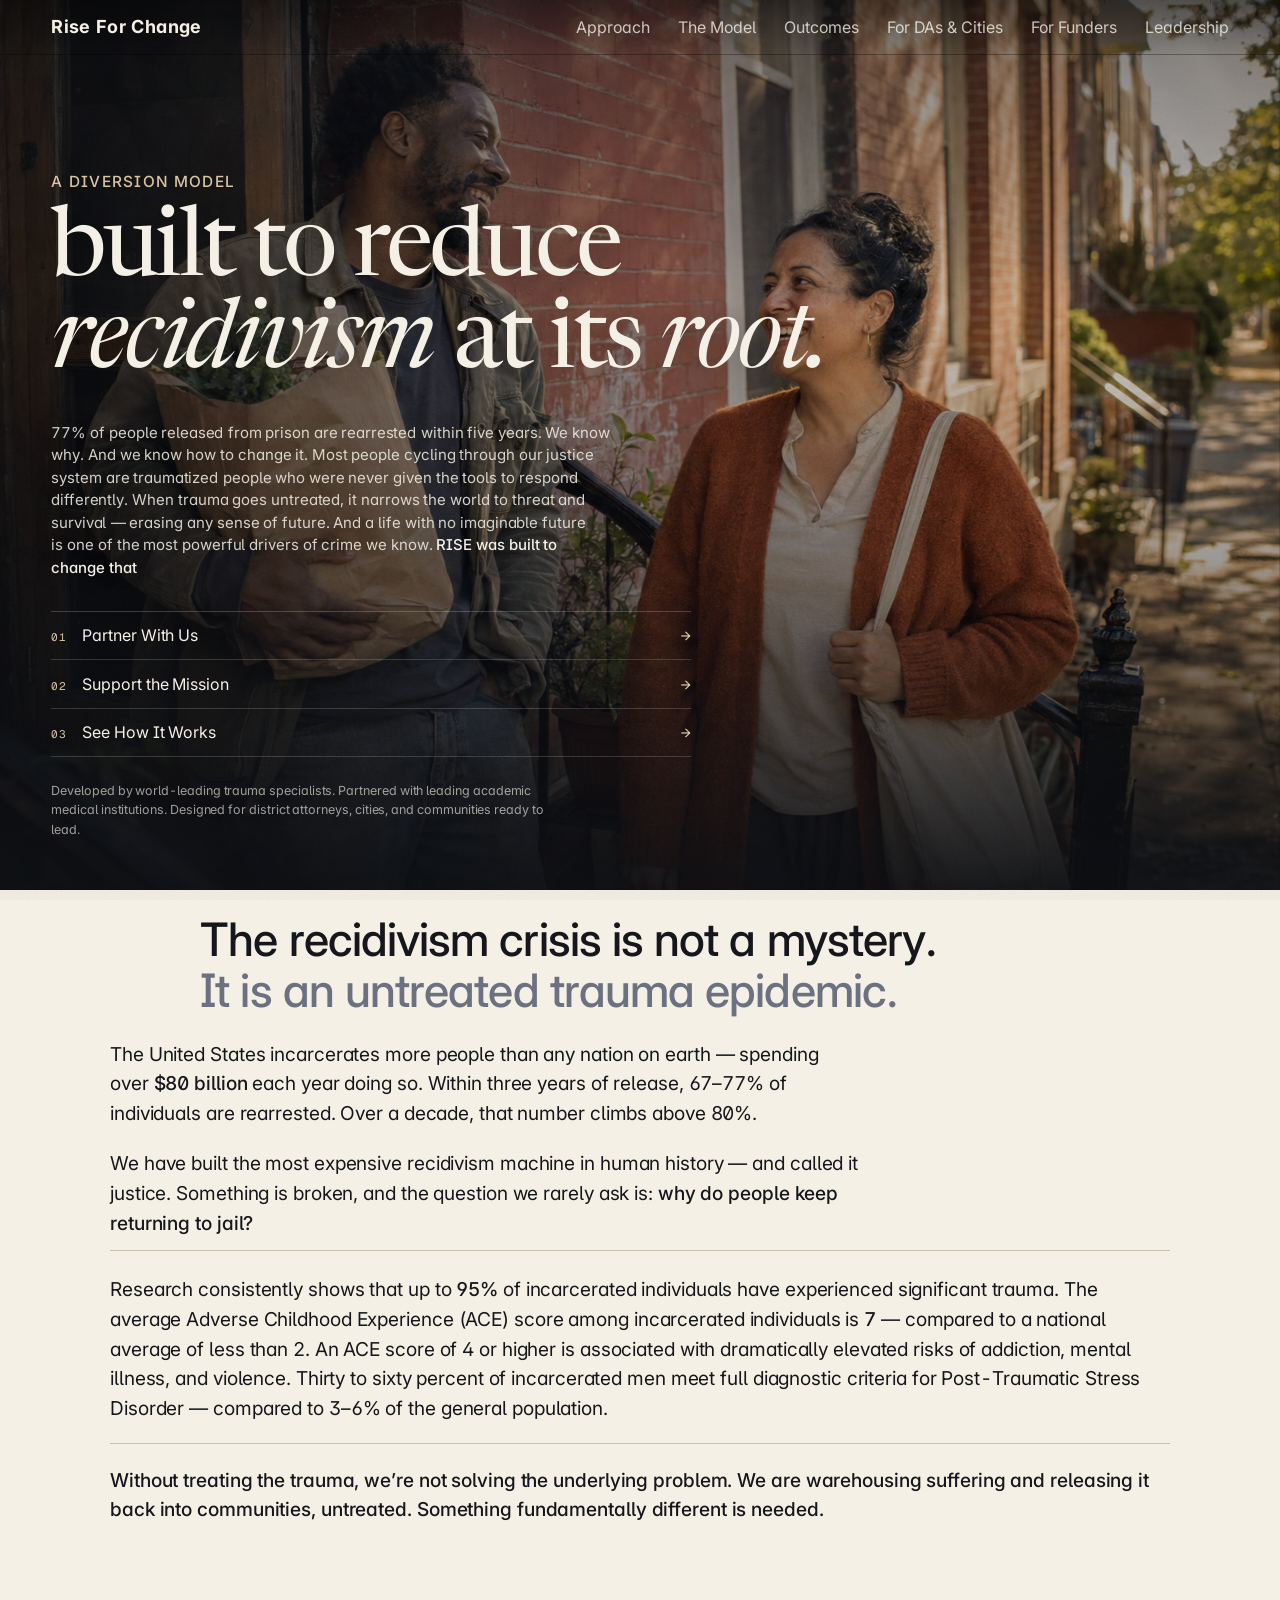
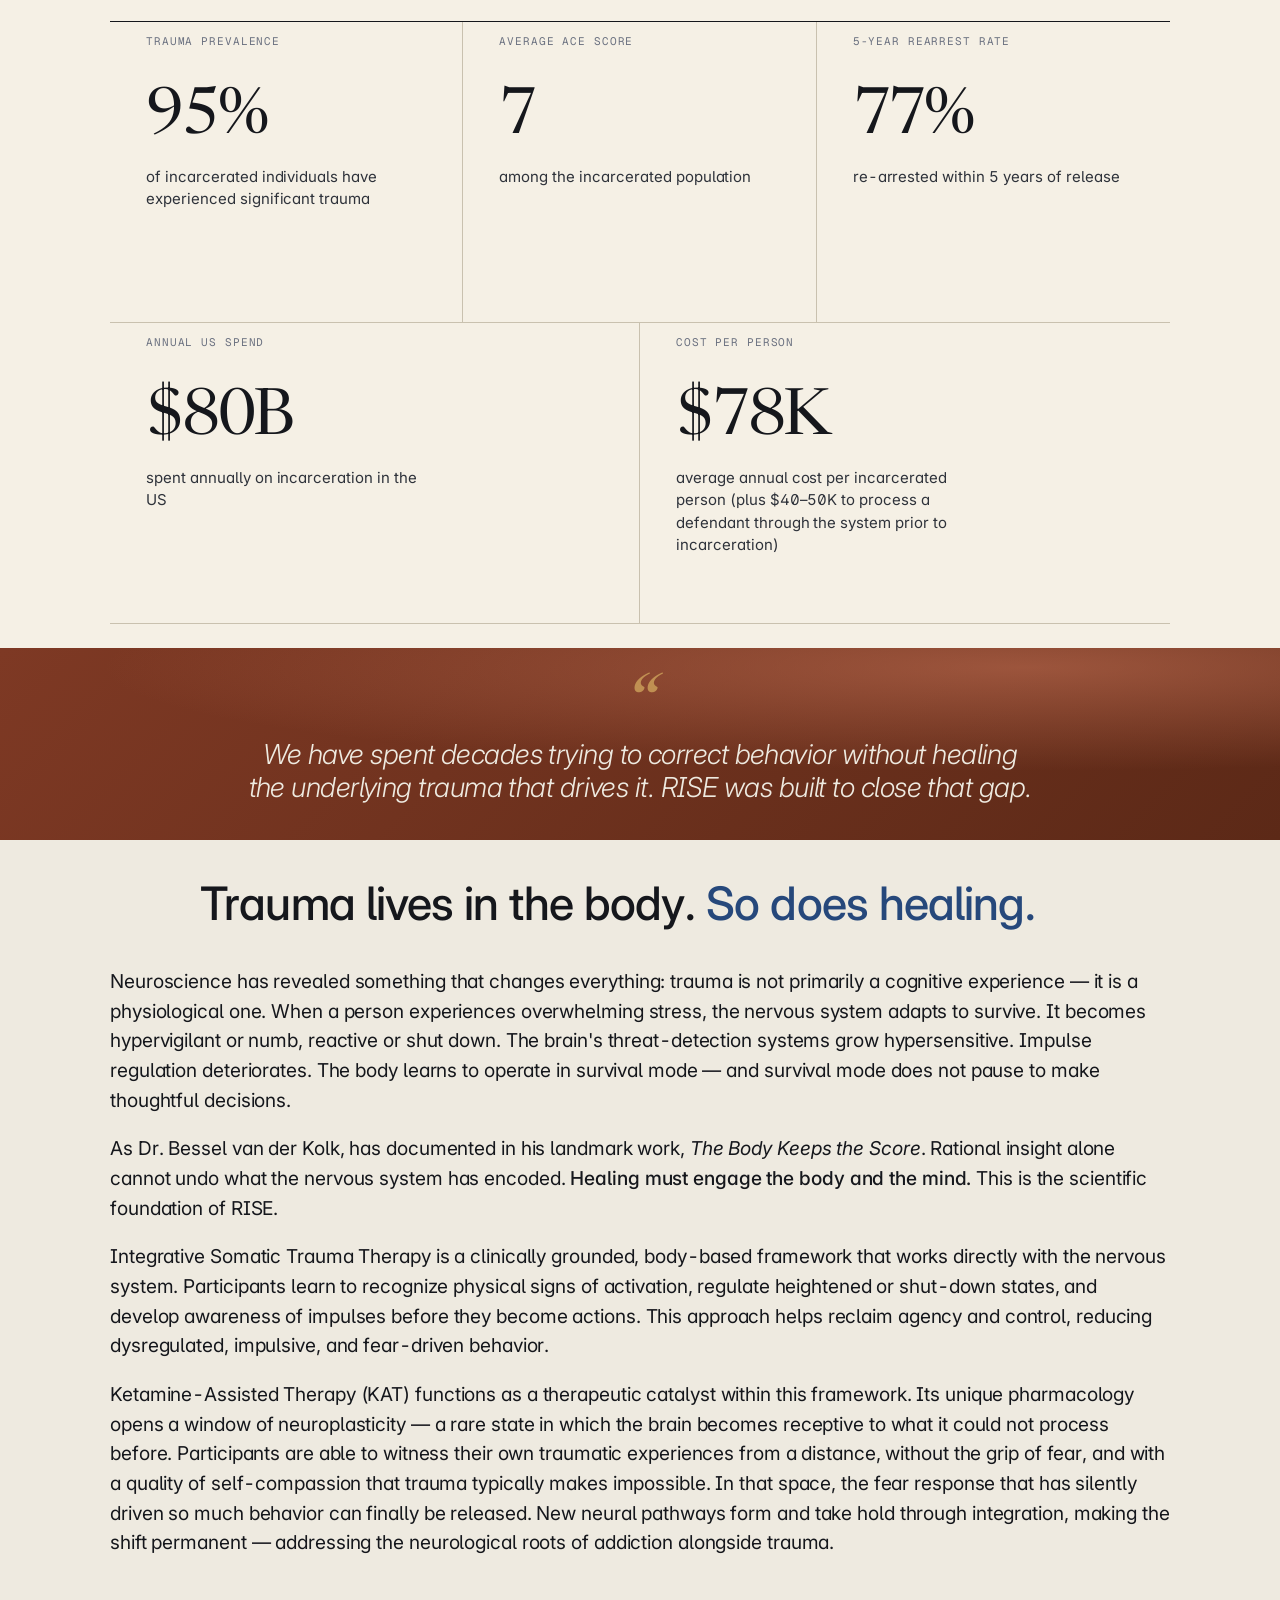
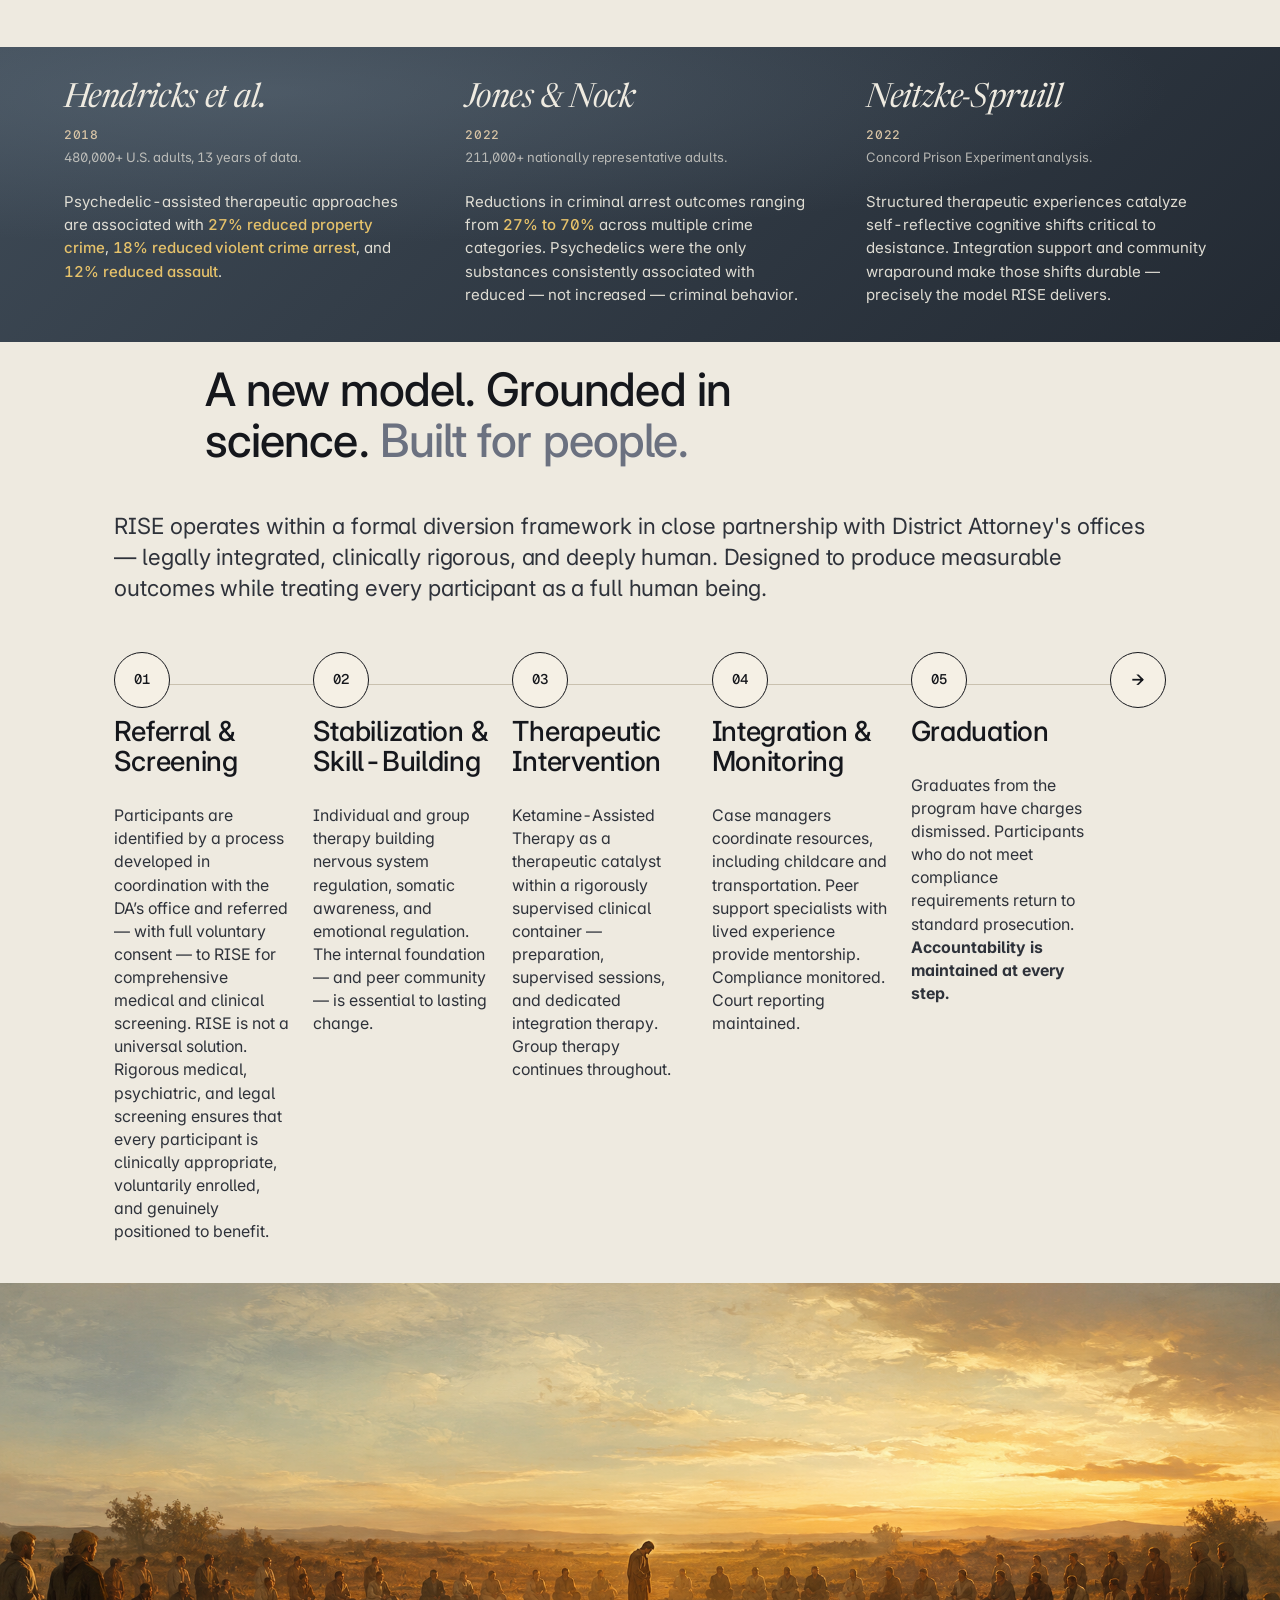
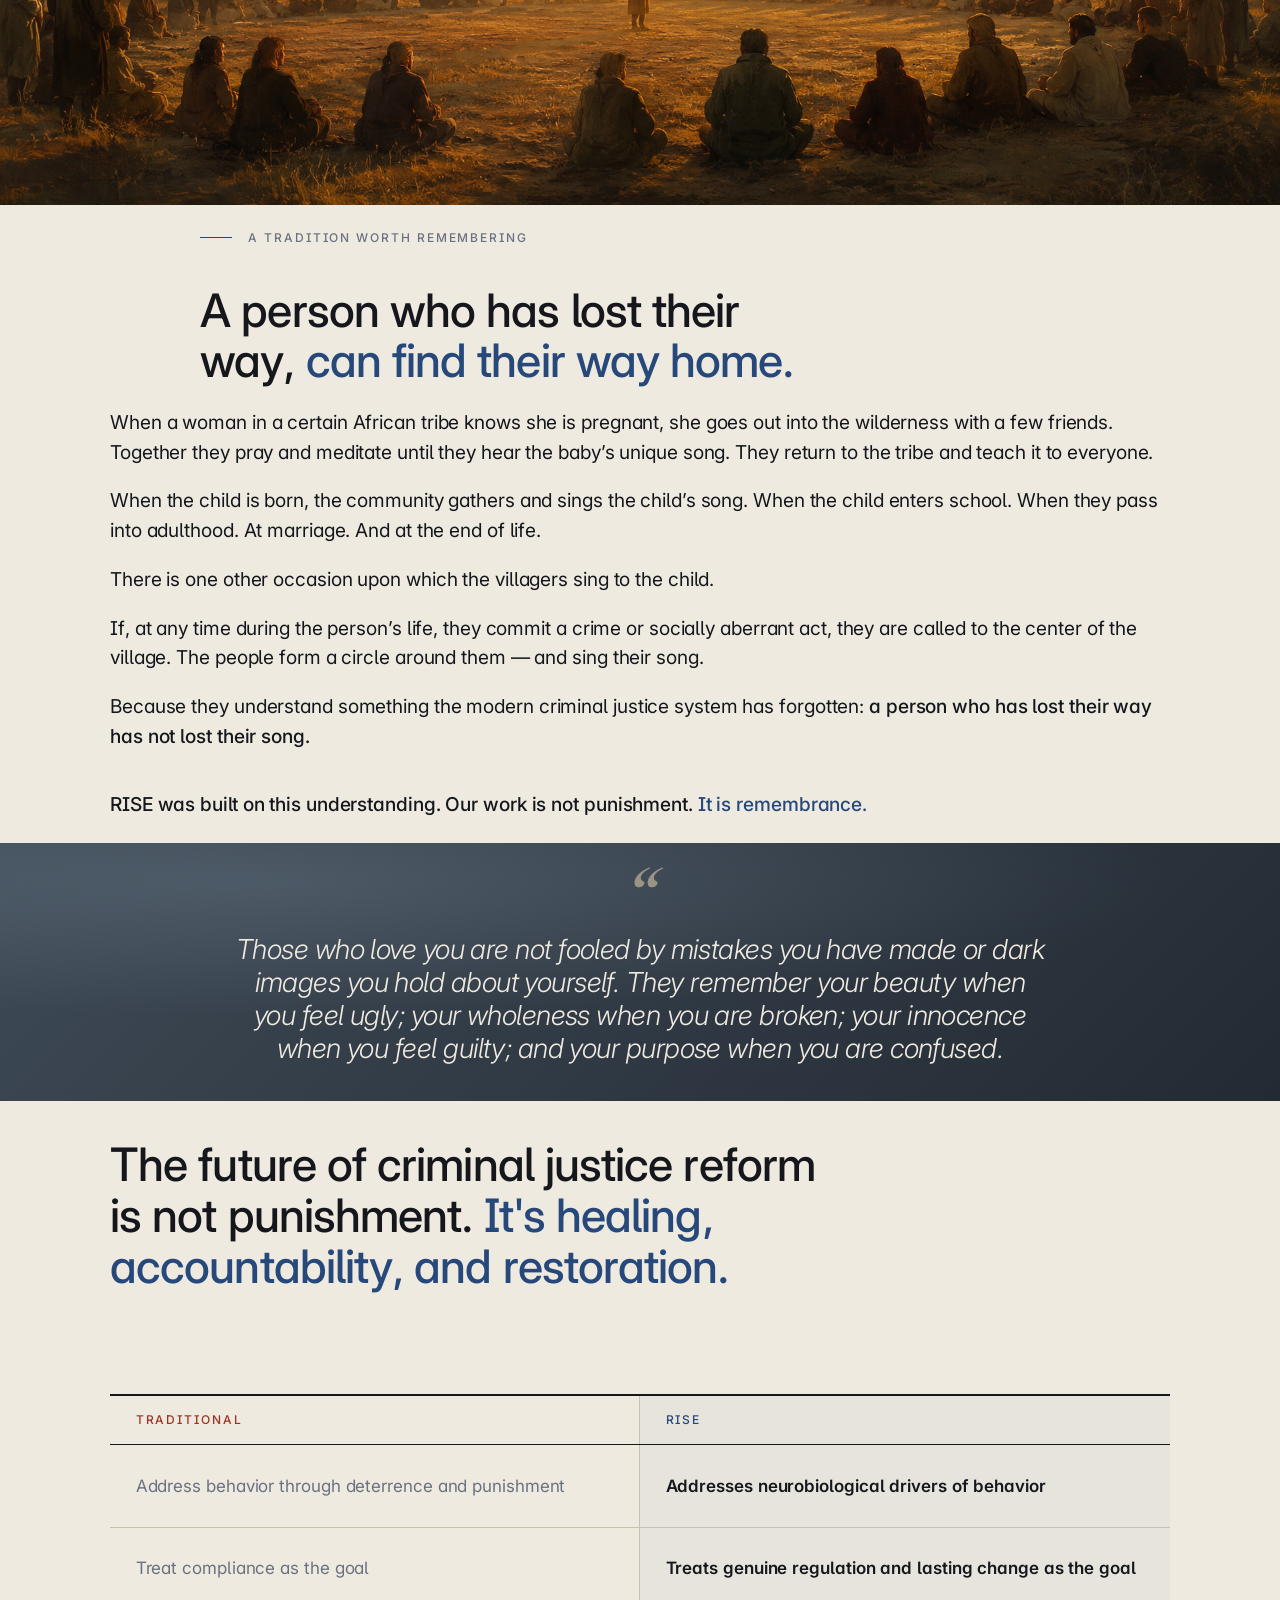
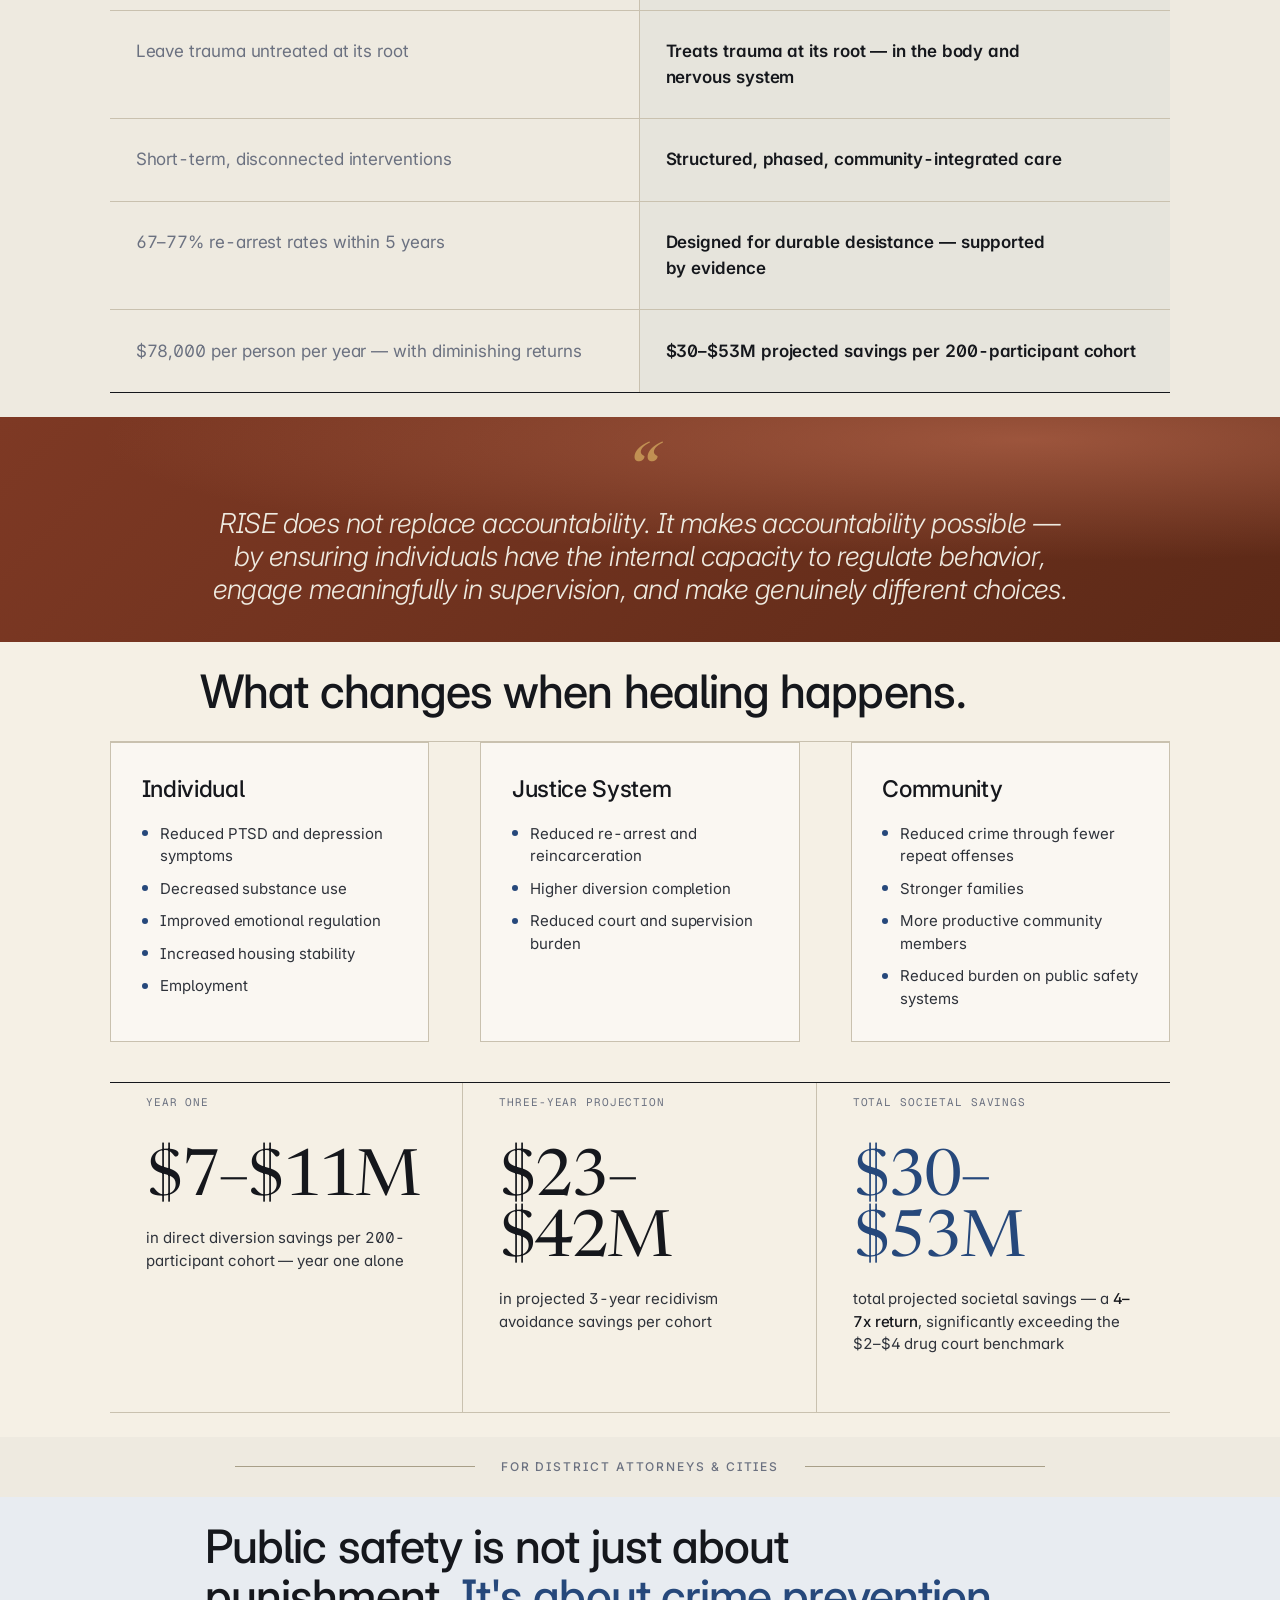
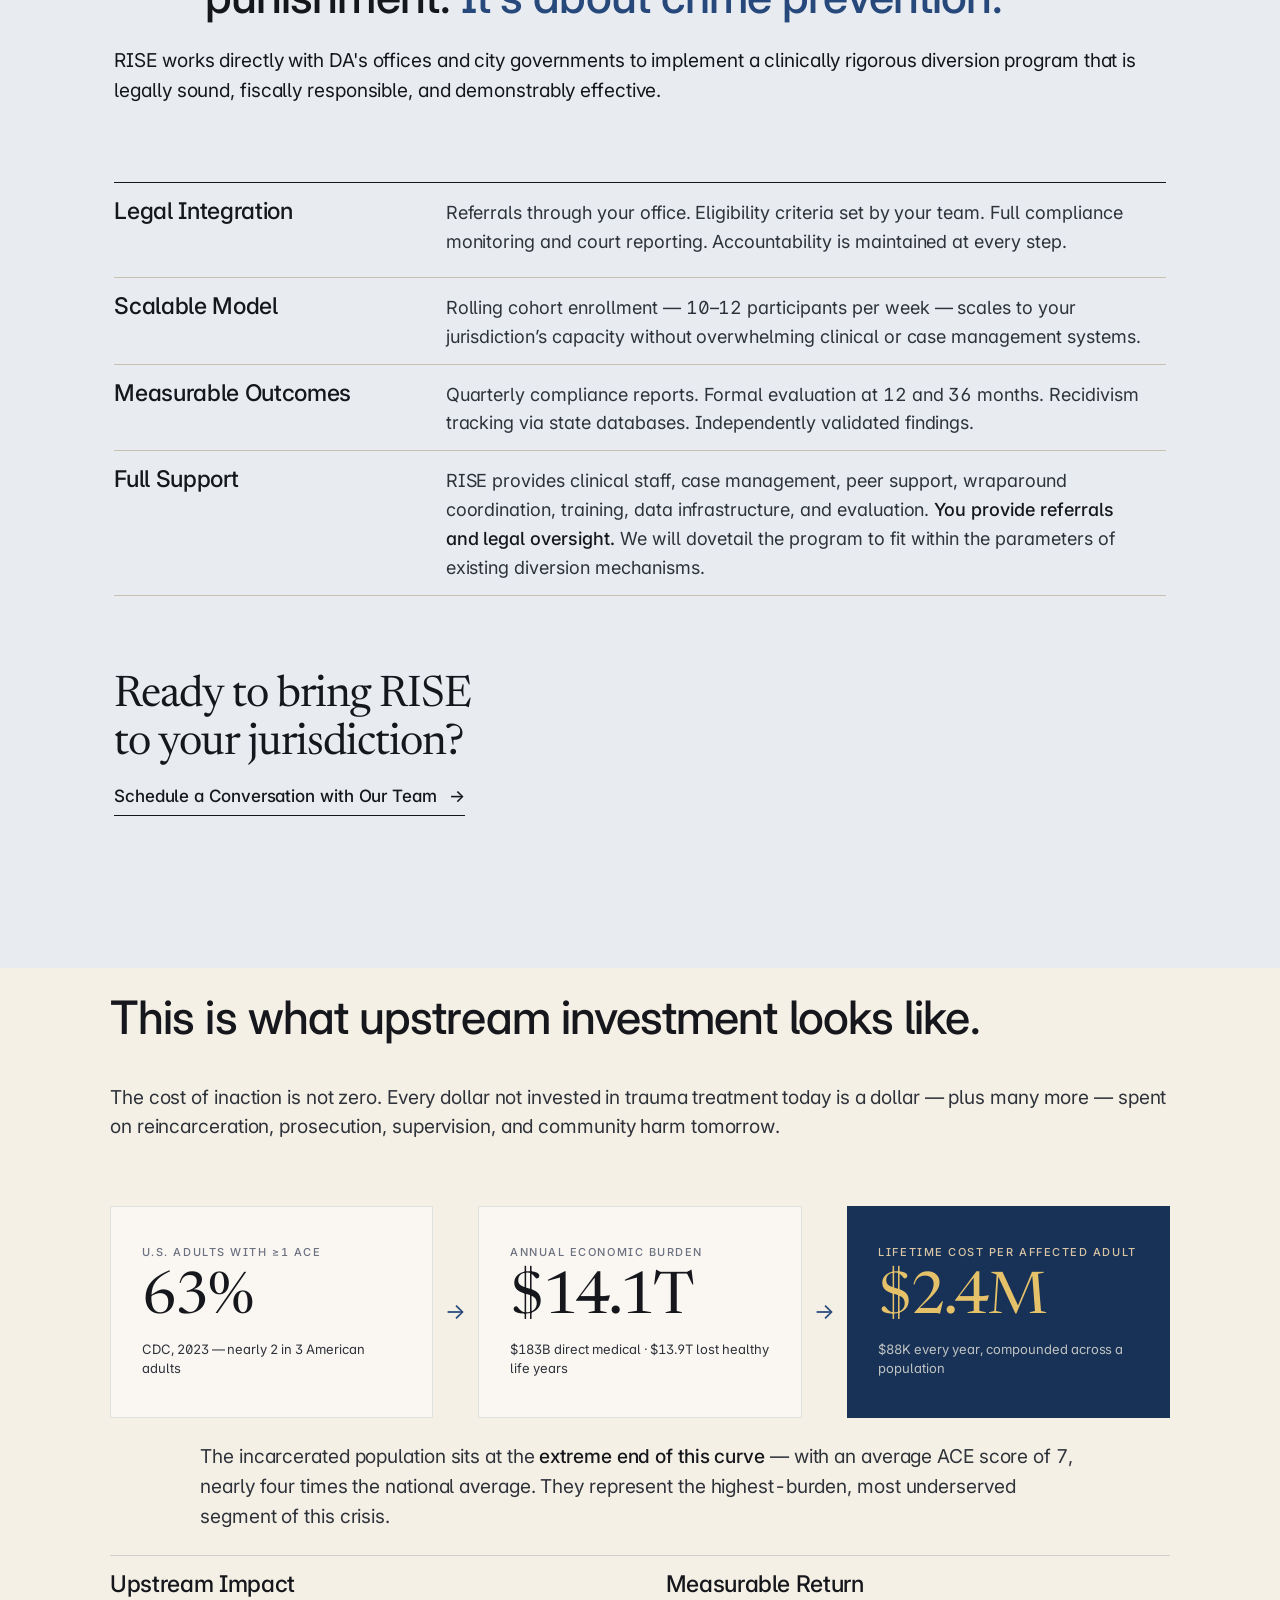
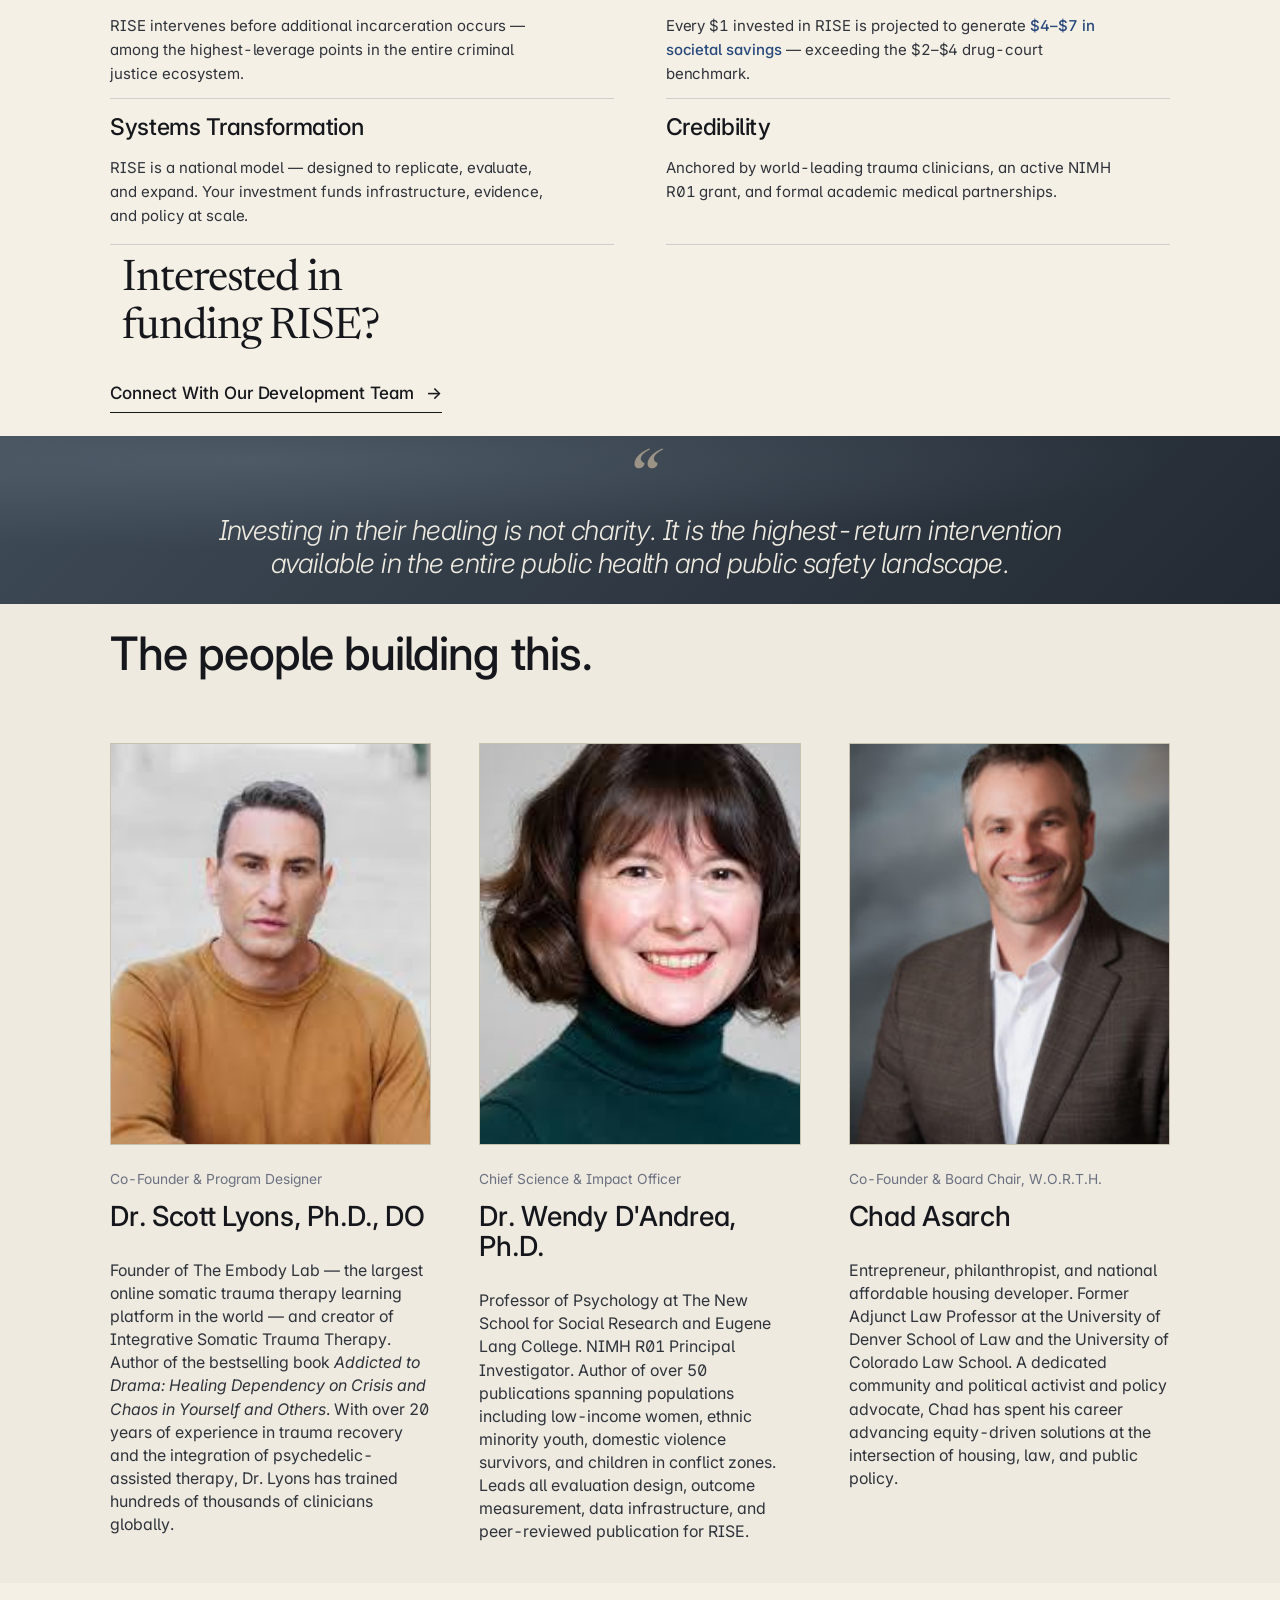
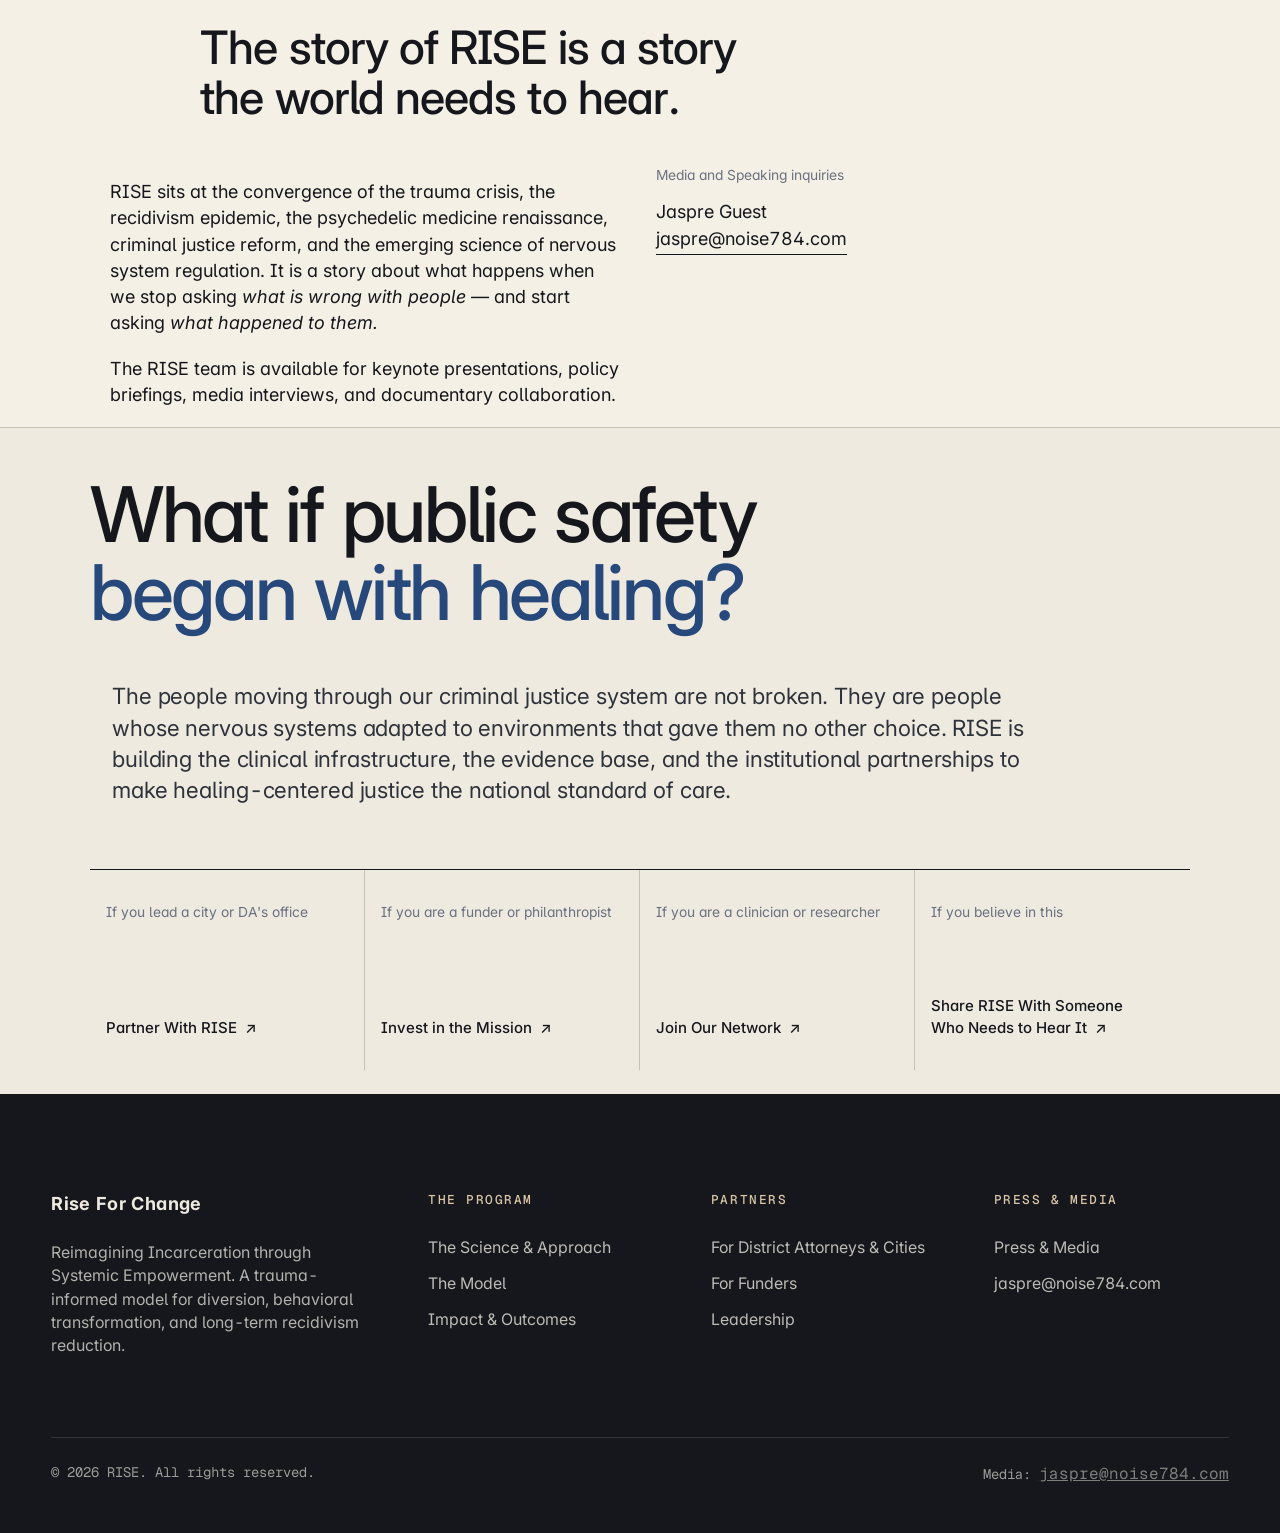
==== commit ed42b420: "Expand width to 90% on desktop Updated to include scott@riseforchange.com for info" ====
--- a/index.html
+++ b/index.html
@@ -332,7 +332,7 @@
 }
 .quote-band__inner {
   margin: 0 auto;
-  max-width: 80%;
+  max-width: 90%;
   display: flex;
   flex-direction: column;
   align-items: center;
@@ -358,7 +358,7 @@
   color: var(--paper);
   margin: 0;
   padding: 0;
-  max-width: 80%;
+  max-width: 90%;
   text-wrap: balance;
 }
 .quote-band--pivot {
@@ -402,10 +402,10 @@
   flex-direction: column;
   gap: var(--s-7);
   margin-bottom: var(--s-9);
-  max-width: 80%;
+  max-width: 90%;
   margin-inline: auto;
 }
-#problem .section-head { max-width: 80%; margin-inline: auto; }
+#problem .section-head { max-width: 90%; margin-inline: auto; }
 
 .problem__layout p {
   font-size: clamp(1.125rem, 1.4vw, 1.375rem);
@@ -432,7 +432,7 @@
 .problem__stats {
   border-top: 1px solid var(--ink);
   border-bottom: 1px solid var(--rule);
-  max-width: 80%;
+  max-width: 90%;
   margin-inline: auto;
 }
 .problem__stats-row {
@@ -555,7 +555,7 @@
   padding-block: clamp(48px, 8vw, 120px);
 }
 .research-band__inner {
-  max-width: 80%;
+  max-width: 90%;
   margin: 0 auto;
 }
 .research-band__head {
@@ -644,11 +644,11 @@
 
 <style>
 .approach__prose {
-  max-width: 80%;
+  max-width: 90%;
   margin-inline: auto;
   margin-bottom: clamp(40px, 5vw, 72px);
 }
-#approach .section-head { max-width: 80%; margin-inline: auto; }
+#approach .section-head { max-width: 90%; margin-inline: auto; }
 .approach__prose:last-of-type {
   margin-bottom: clamp(56px, 7vw, 96px);
 }
@@ -677,7 +677,7 @@
   padding: 0;
   text-align: center;
   text-wrap: balance;
-  max-width: 80%;
+  max-width: 90%;
 }
 
 /* Pivot — the act break between diagnosis and treatment */
@@ -708,13 +708,13 @@
   padding: 0;
   text-align: center;
   text-wrap: balance;
-  max-width: 80%;
+  max-width: 90%;
 }
 
 .research {
   border-top: 1px solid var(--rule);
   padding-top: clamp(32px, 4vw, 56px);
-  max-width: 80%;
+  max-width: 90%;
   margin-inline: auto;
 }
 .research__head { display: flex; align-items: center; gap: var(--s-4); margin-bottom: var(--s-7); }
@@ -806,7 +806,7 @@
       <h2 class="h2" data-reveal style="margin: 22px 0px">A new model. Grounded in science. <span style="color:var(--ink-mute)">Built for people.</span></h2>
     </header>
 
-    <div class="section-head__lede prose lead" style="max-width: 80%; margin-inline: auto;">
+    <div class="section-head__lede prose lead" style="max-width: 90%; margin-inline: auto;">
       <p>RISE operates within a formal diversion framework in close partnership with District Attorney's offices — legally integrated, clinically rigorous, and deeply human. Designed to produce measurable outcomes while treating every participant as a full human being.</p>
     </div>
 
@@ -851,10 +851,10 @@
 .model__track {
   position: relative;
   margin-top: var(--s-7);
-  max-width: 80%;
+  max-width: 90%;
   margin-inline: auto;
 }
-#model .section-head { max-width: 80%; margin-inline: auto; }
+#model .section-head { max-width: 90%; margin-inline: auto; }
 .model__line {
   position: absolute;
   top: 32px; left: 0; right: 0; height: 1px;
@@ -983,9 +983,9 @@
   background: var(--paper);
   padding-block: clamp(40px, 5vw, 80px);
 }
-.song .section-head { max-width: 80%; margin-inline: auto; margin-bottom: clamp(32px, 4vw, 56px); }
+.song .section-head { max-width: 90%; margin-inline: auto; margin-bottom: clamp(32px, 4vw, 56px); }
 .song__prose {
-  max-width: 80%;
+  max-width: 90%;
   margin-inline: auto;
 }
 .song__prose p {
@@ -1081,15 +1081,15 @@
   list-style: none;
   padding: 0;
   margin: 0 auto;
-  max-width: 80%;
-  display: flex;
-  flex-direction: column;
-}
-#different .section-head { max-width: 80%; margin-inline: auto; }
-#different .pullquote-block { max-width: 80%; margin-inline: auto; }
+  max-width: 90%;
+  display: flex;
+  flex-direction: column;
+}
+#different .section-head { max-width: 90%; margin-inline: auto; }
+#different .pullquote-block { max-width: 90%; margin-inline: auto; }
 /* Comparison table — two-column scannable layout */
 .compare-table {
-  max-width: 80%;
+  max-width: 90%;
   margin: 0 auto;
 }
 .compare-table__head {
@@ -1262,10 +1262,10 @@
 </section>
 
 <style>
-#outcomes .section-head { max-width: 80%; margin-inline: auto; }
+#outcomes .section-head { max-width: 90%; margin-inline: auto; }
 
 .outcomes__inner {
-  max-width: 80%;
+  max-width: 90%;
   margin-inline: auto;
   display: flex;
   flex-direction: column;
@@ -1398,7 +1398,7 @@
   align-items: center;
   justify-content: center;
   gap: clamp(16px, 2vw, 28px);
-  max-width: 80%;
+  max-width: 90%;
   margin: 0 auto;
   padding-block: clamp(48px, 7vw, 96px);
 }
@@ -1419,10 +1419,10 @@
   white-space: nowrap;
 }
 
-#for-das .section-head { max-width: 80%; margin-inline: auto; margin-bottom: clamp(32px, 4vw, 56px); }
+#for-das .section-head { max-width: 90%; margin-inline: auto; margin-bottom: clamp(32px, 4vw, 56px); }
 
 .das__lede {
-  max-width: 80%;
+  max-width: 90%;
   margin-inline: auto;
   margin-bottom: clamp(48px, 6vw, 96px);
 }
@@ -1440,7 +1440,7 @@
   list-style: none;
   padding: 0;
   margin: 0 auto;
-  max-width: 80%;
+  max-width: 90%;
   border-top: 1px solid var(--ink);
 }
 .das__pillar {
@@ -1493,7 +1493,7 @@
 .das__body p strong { color: var(--ink); font-weight: 500; }
 
 .das__cta {
-  max-width: 80%;
+  max-width: 90%;
   margin: clamp(48px, 6vw, 96px) auto 0;
   display: flex;
   flex-direction: column;
@@ -1593,7 +1593,7 @@
 
     <div class="funders__cta">
       <p class="funders__cta-line" style="padding: 12px">Interested in funding RISE?</p>
-      <a class="funders__cta-link" href="#for-funders" data-magnetic="0.18">
+      <a class="funders__cta-link" href="mailto:scott@riseforchange.com" data-magnetic="0.18">
         <span>Connect With Our Development Team</span>
         <span class="funders__cta-arrow" aria-hidden="true">→</span>
       </a>
@@ -1616,7 +1616,7 @@
   color: var(--ink);
 }
 #for-funders .section-head {
-  max-width: 80%;
+  max-width: 90%;
   margin-inline: auto;
   margin-bottom: clamp(40px, 5vw, 72px);
 }
@@ -1637,7 +1637,7 @@
   flex-direction: column;
   gap: var(--s-4);
   margin: 0 auto;
-  max-width: 80%;
+  max-width: 90%;
 }
 @media (min-width: 900px) {
   .funders__cascade { flex-direction: row; align-items: stretch; gap: var(--s-3); }
@@ -1702,7 +1702,7 @@
   line-height: 1.55;
   color: var(--ink-soft);
   letter-spacing: -0.005em;
-  max-width: 80%;
+  max-width: 90%;
   margin: clamp(48px, 6vw, 96px) auto;
   text-wrap: pretty;
 }
@@ -1712,7 +1712,7 @@
   display: grid;
   grid-template-columns: 1fr;
   gap: 0;
-  max-width: 80%;
+  max-width: 90%;
   margin: 0 auto;
   border-top: 1px solid rgba(31, 58, 95, 0.18);
 }
@@ -1749,7 +1749,7 @@
 .funders__pillar p strong { color: var(--ledger); font-weight: 500; }
 
 .funders__pullquote {
-  max-width: 80%;
+  max-width: 90%;
   margin: clamp(56px, 7vw, 112px) auto;
 }
 .funders__pullquote blockquote {
@@ -1767,7 +1767,7 @@
 }
 
 .funders__cta {
-  max-width: 80%;
+  max-width: 90%;
   margin: 0 auto;
   display: flex;
   flex-direction: column;
@@ -1850,8 +1850,8 @@
 </section>
 
 <style>
-.leaders { display: grid; grid-template-columns: 1fr; gap: var(--s-7); max-width: 80%; margin-inline: auto; }
-#leadership .section-head { max-width: 80%; margin-inline: auto; }
+.leaders { display: grid; grid-template-columns: 1fr; gap: var(--s-7); max-width: 90%; margin-inline: auto; }
+#leadership .section-head { max-width: 90%; margin-inline: auto; }
 @media (min-width: 900px) { .leaders { grid-template-columns: repeat(3, 1fr); } }
 .leader { display: flex; flex-direction: column; gap: var(--s-5); }
 .leader__portrait { aspect-ratio: 4 / 5; width: 100%; display: block; border: 1px solid var(--rule); border-radius: var(--radius); object-fit: cover; }
@@ -1881,8 +1881,8 @@
 </section>
 
 <style>
-#press .section-head { max-width: 80%; margin-inline: auto; }
-#press > .container > .grid { max-width: 80%; margin-inline: auto; }
+#press .section-head { max-width: 90%; margin-inline: auto; }
+#press > .container > .grid { max-width: 90%; margin-inline: auto; }
 .press__list { list-style: none; padding: 0; margin: var(--s-3) 0; display: flex; flex-direction: column; gap: 6px; }
 .press__list li { padding: 10px 0; border-top: 1px solid var(--rule); font-size: var(--t-small); }
 </style>
--- a/shared/styles.css
+++ b/shared/styles.css
@@ -541,14 +541,14 @@
   margin: 0 auto;
   padding-block: clamp(48px, 7vw, 96px);
   padding-inline: var(--s-5);
-  max-width: 80%;
+  max-width: 90%;
   text-align: center;
   display: flex;
   flex-direction: column;
   align-items: center;
 }
 .section--dark .pullquote-block,
-.section--moss .pullquote-block { max-width: 80%; }
+.section--moss .pullquote-block { max-width: 90%; }
 
 .pullquote {
   position: relative;
@@ -559,7 +559,7 @@
   letter-spacing: -0.018em;
   font-weight: 300;
   text-wrap: balance;
-  max-width: 80%;
+  max-width: 90%;
   margin: 0 auto;
   padding-top: 1.1em;
   text-align: center;
@@ -581,7 +581,7 @@
 }
 .section--dark .pullquote::before,
 .section--moss .pullquote::before { color: var(--stone-soft); opacity: 0.55; }
-.pullquote--wide { max-width: 80%; }
+.pullquote--wide { max-width: 90%; }
 
 .attribution {
   font-family: var(--font-sans);
@@ -601,6 +601,9 @@
 /* =======================================================================
    Nav + Footer
    ======================================================================= */
+/* Anchor scroll offset — keep section tops clear of the sticky nav */
+[data-chapter] { scroll-margin-top: 80px; }
+
 .nav {
   position: sticky;
   top: 0;
@@ -673,7 +676,7 @@
 
 @media (min-width: 980px) {
   .nav__links { display: flex; }
-  .nav__toggle { display: none; }
+  .nav__toggle { display: none !important; }
 }
 
 .nav__cta { display: flex; gap: 10px; align-items: center; }
@@ -911,6 +914,15 @@
   .k-word { opacity: 1; transform: none; transition: none; }
 }
 
+/* Tablet + mobile — keep dark bands off the screen edge */
+@media (max-width: 899px) {
+  .research-band { padding-left: 6% !important; padding-right: 6% !important; }
+  .research-band__inner { max-width: 100% !important; }
+  .quote-band { padding-left: 6% !important; padding-right: 6% !important; }
+  .quote-band__inner { max-width: 100% !important; }
+  .footer { padding-left: 6% !important; padding-right: 6% !important; }
+}
+
 /* =======================================================================
    Mobile — widen the 80% content wrappers to ~95% on small screens
    ======================================================================= */
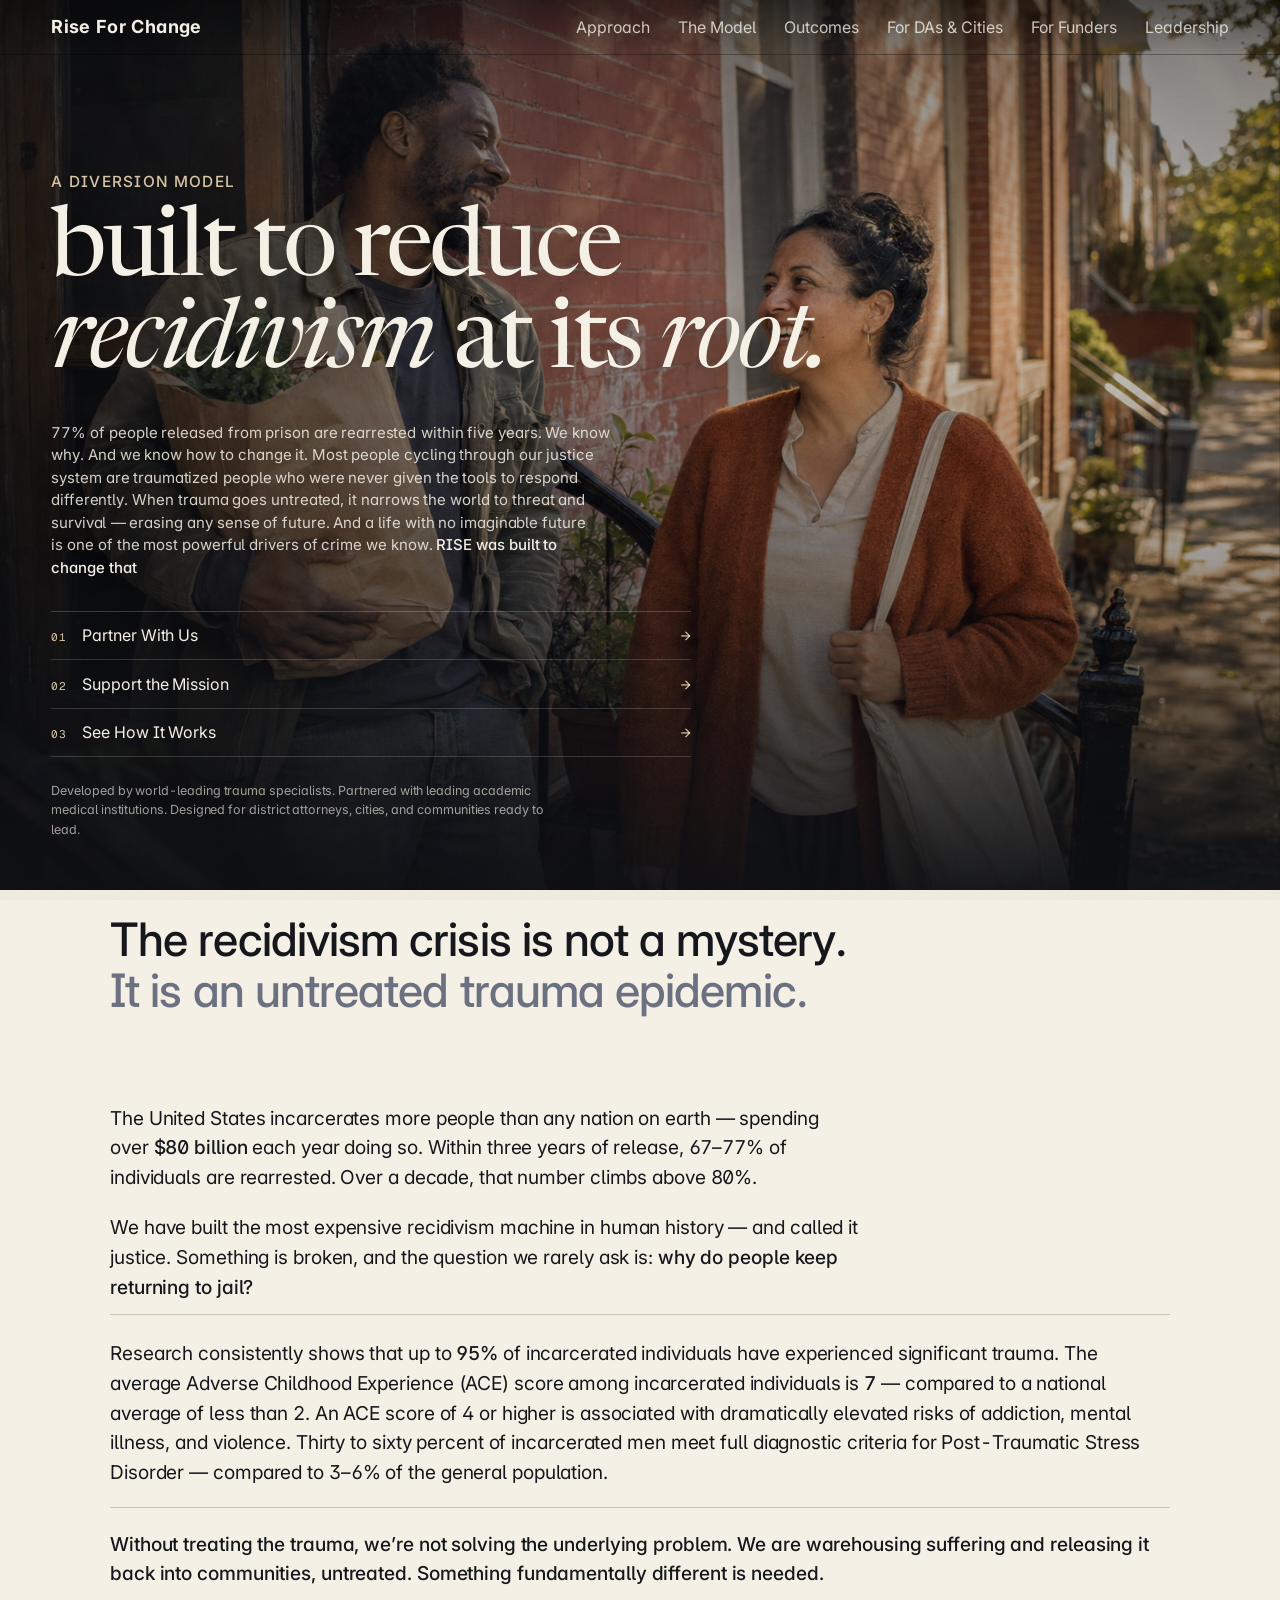
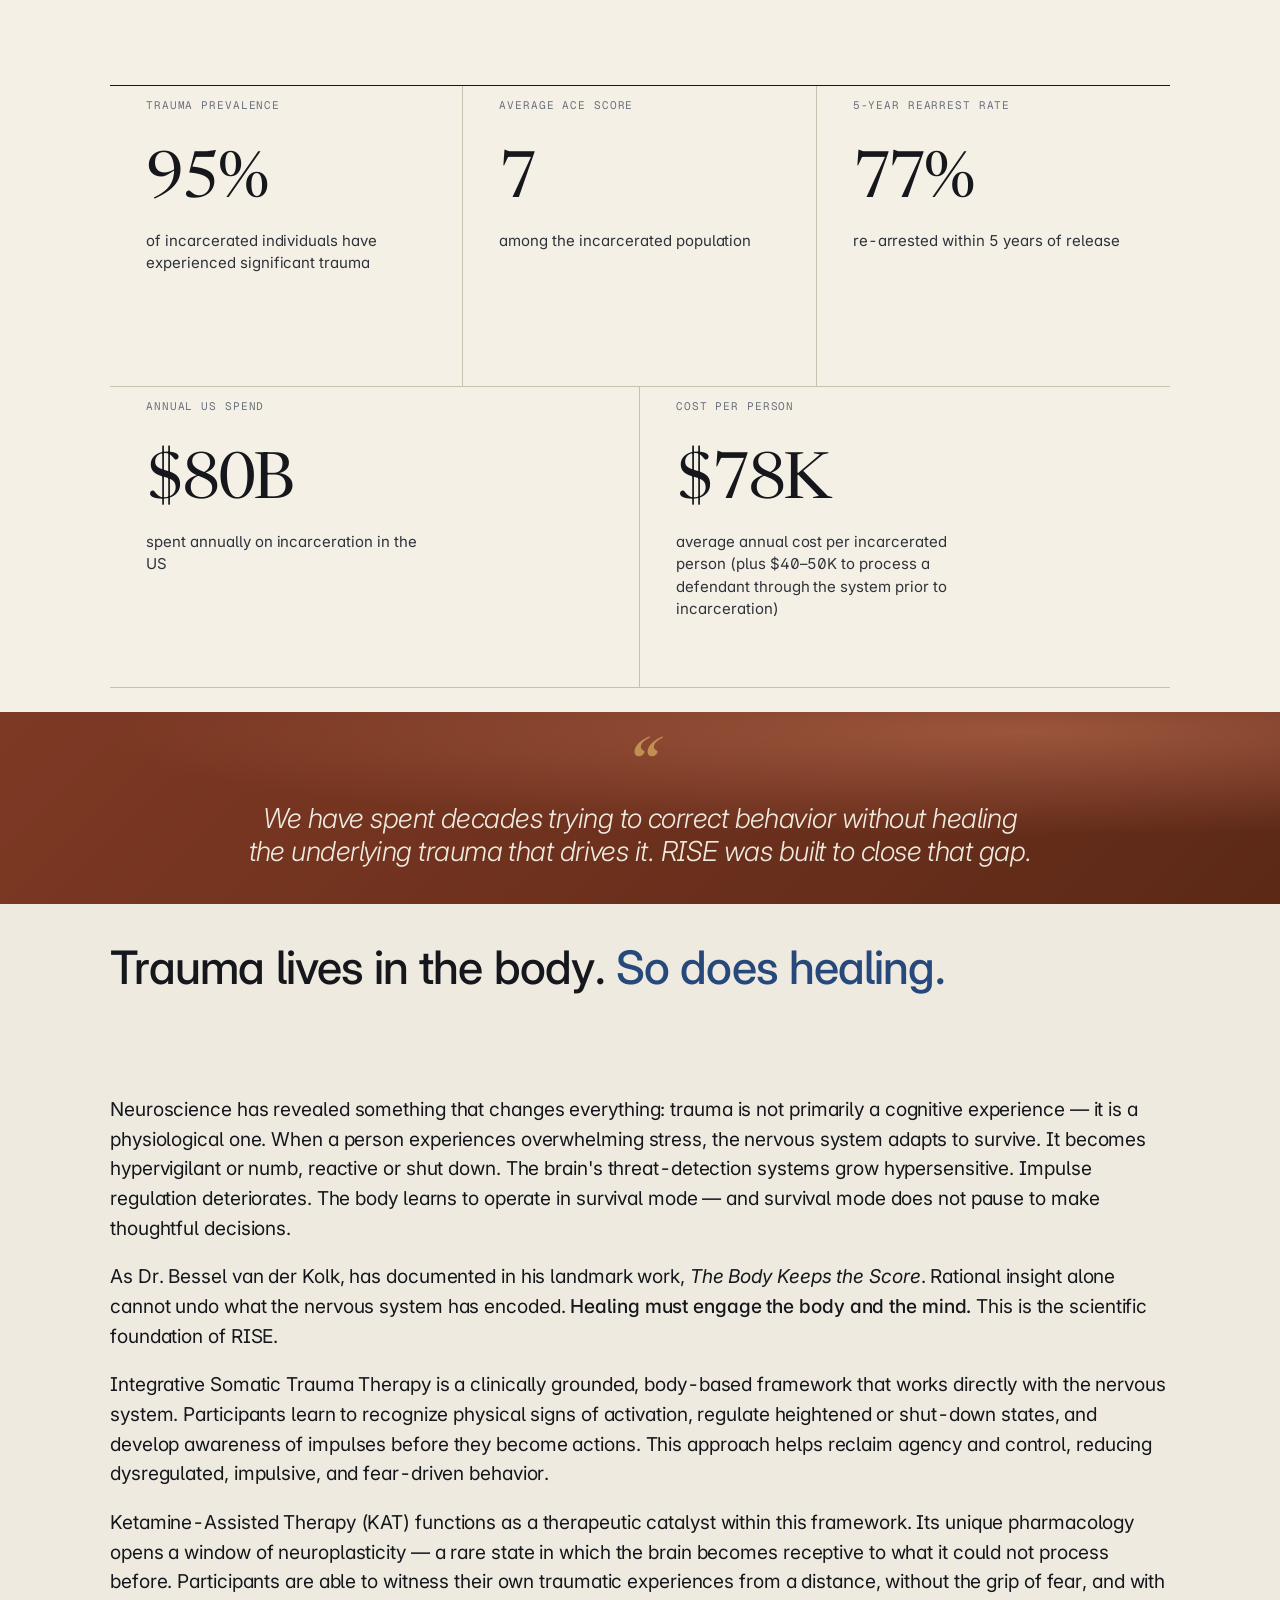
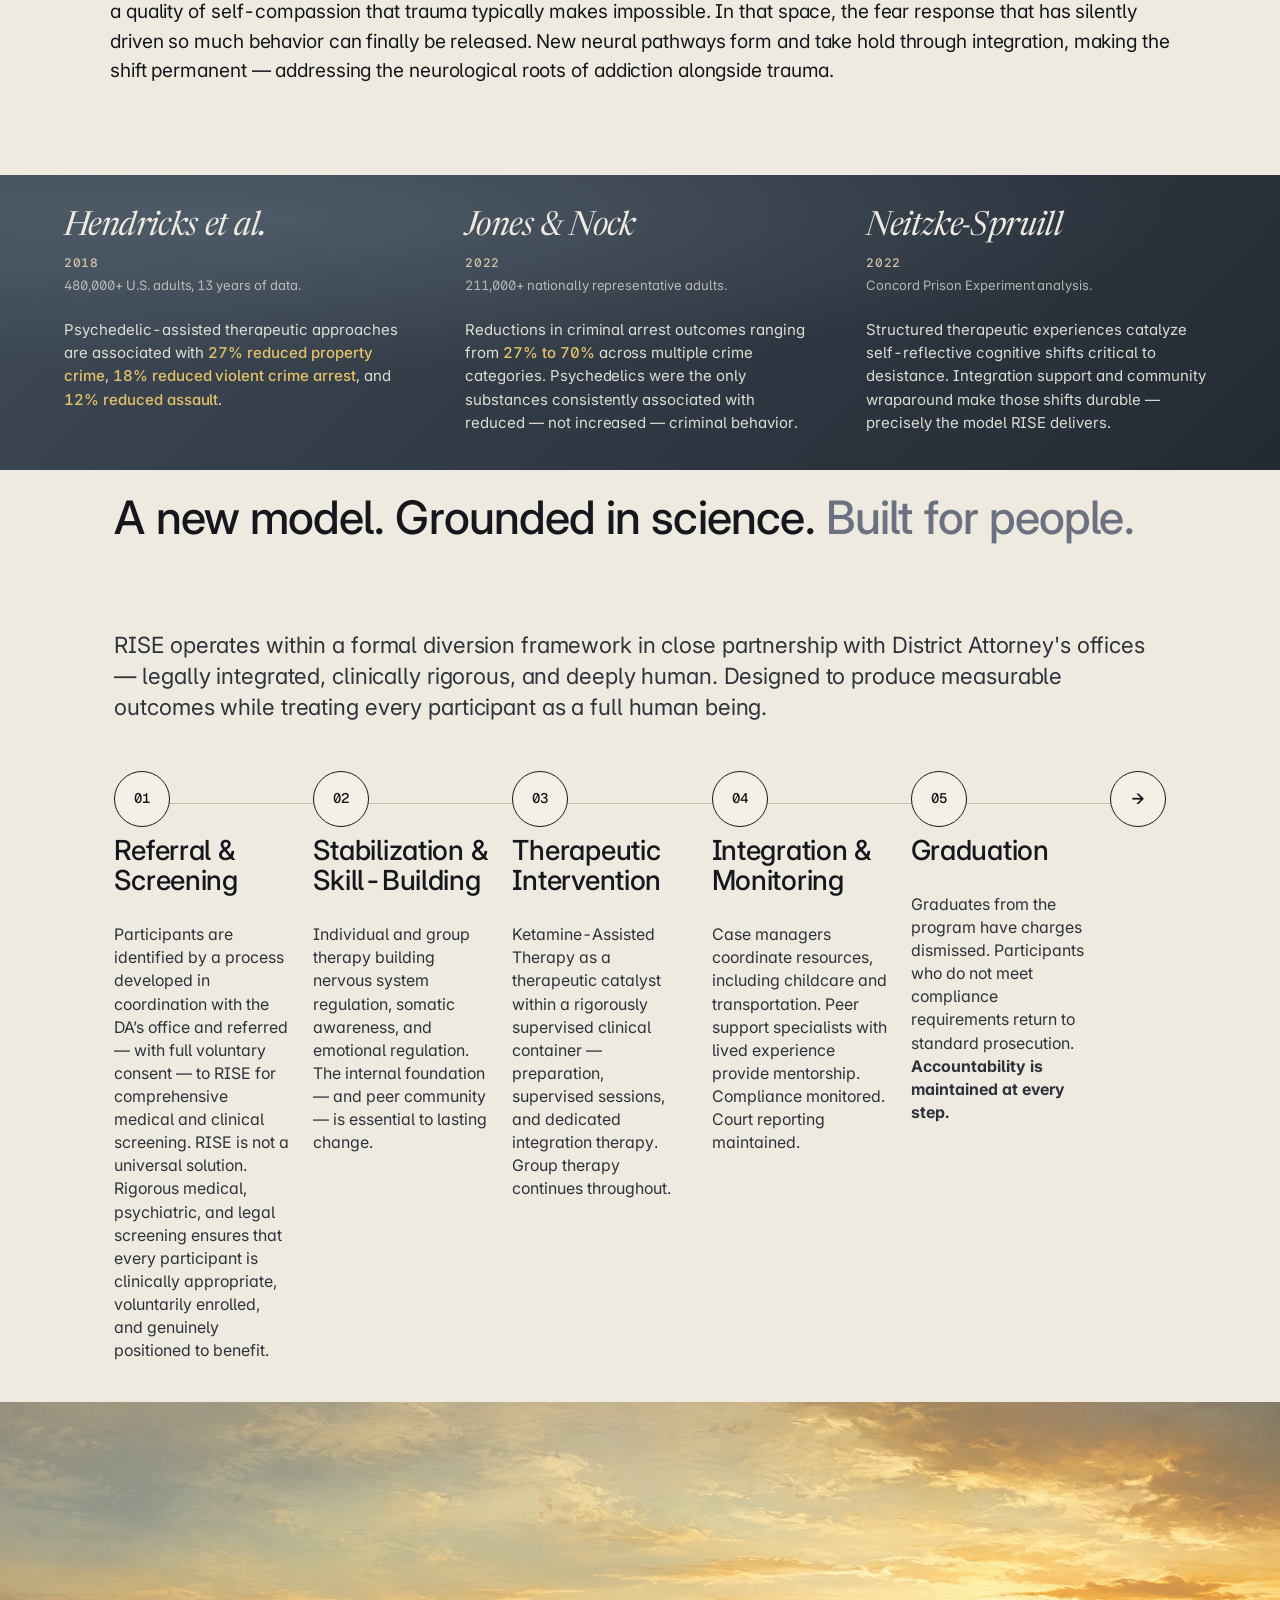
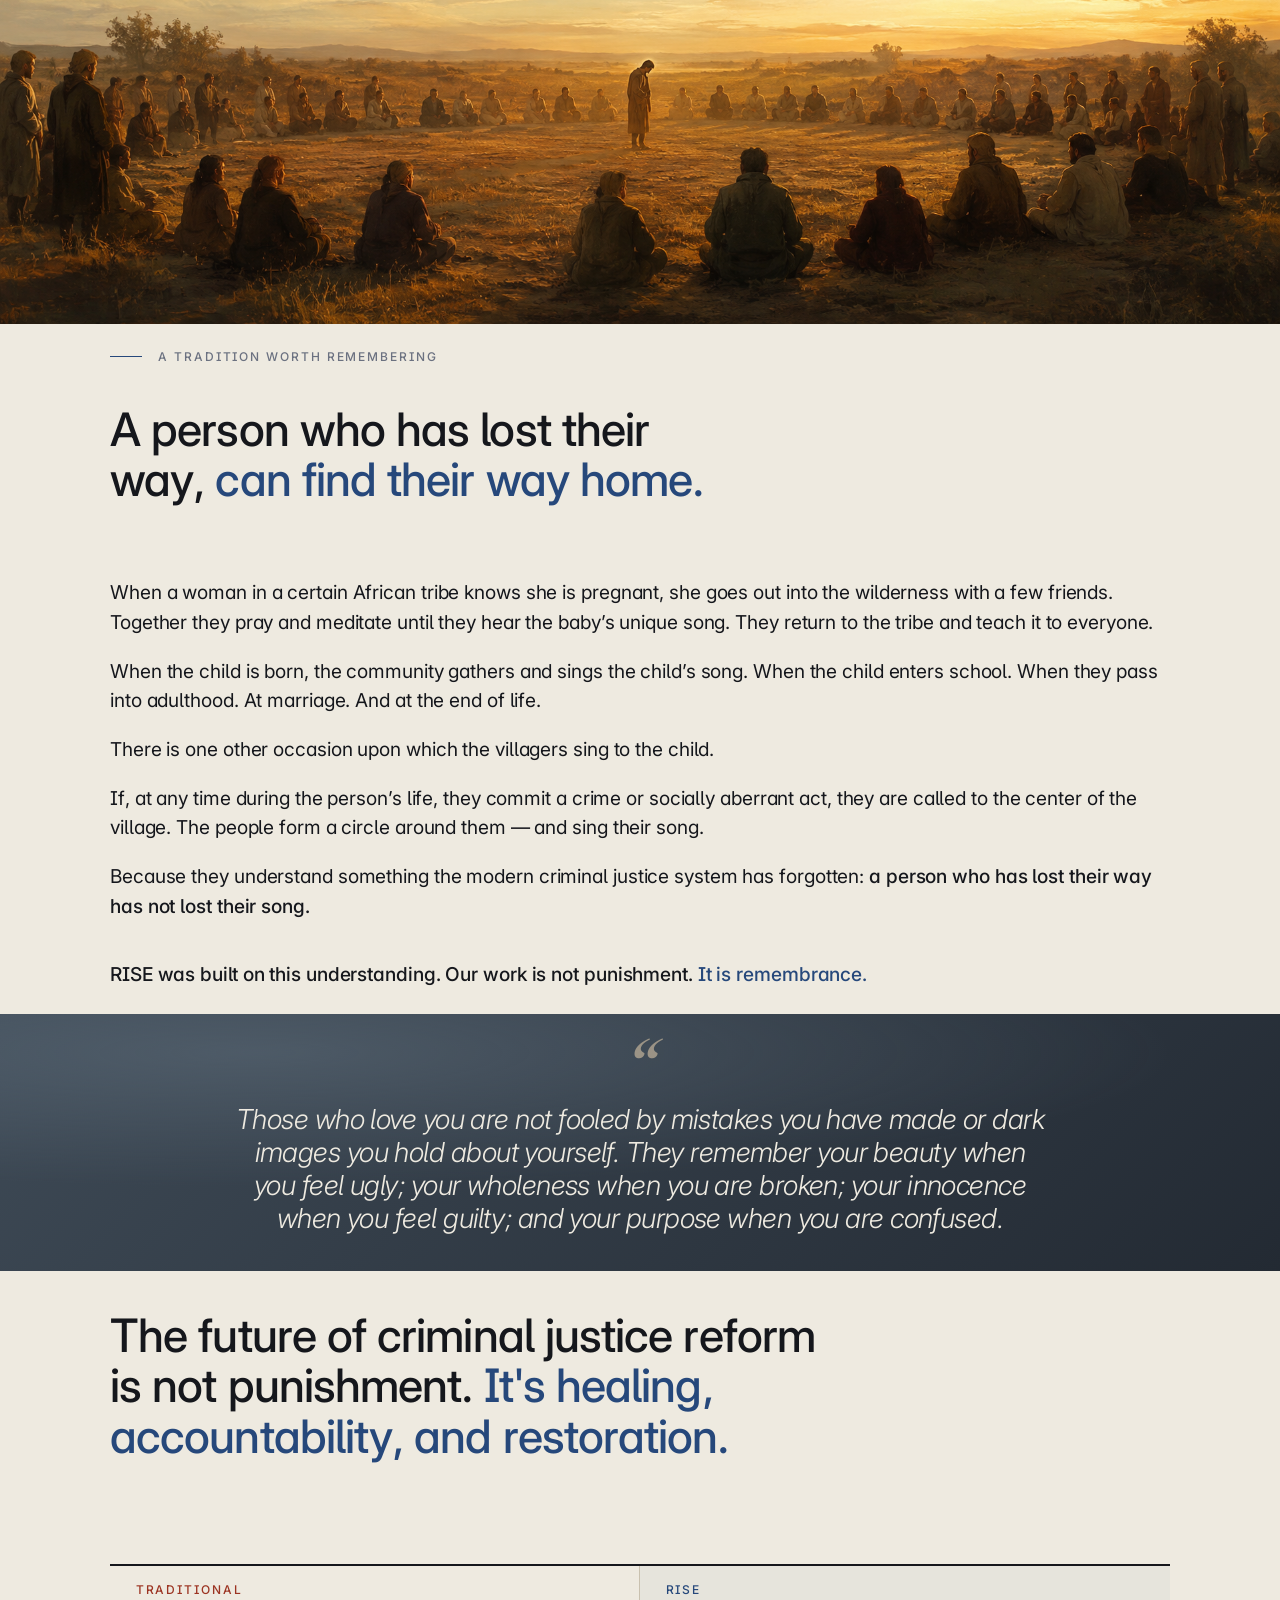
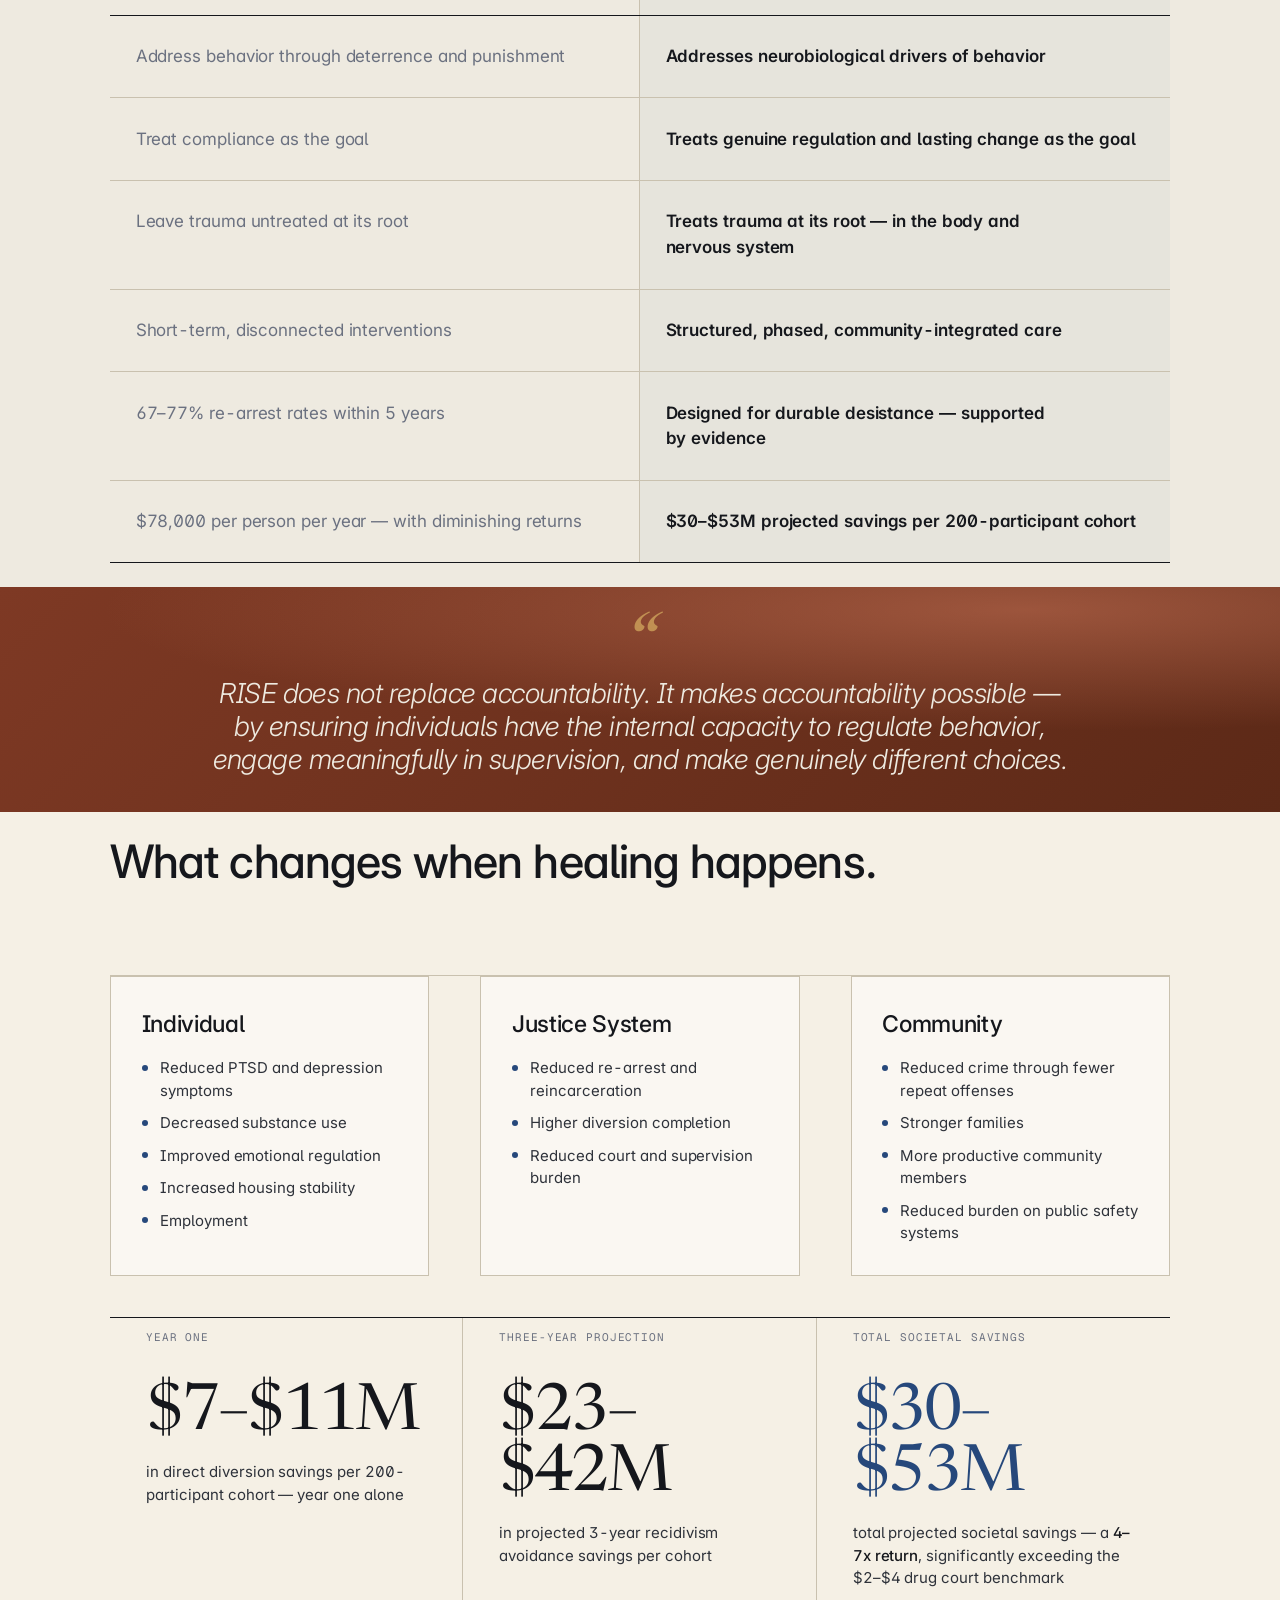
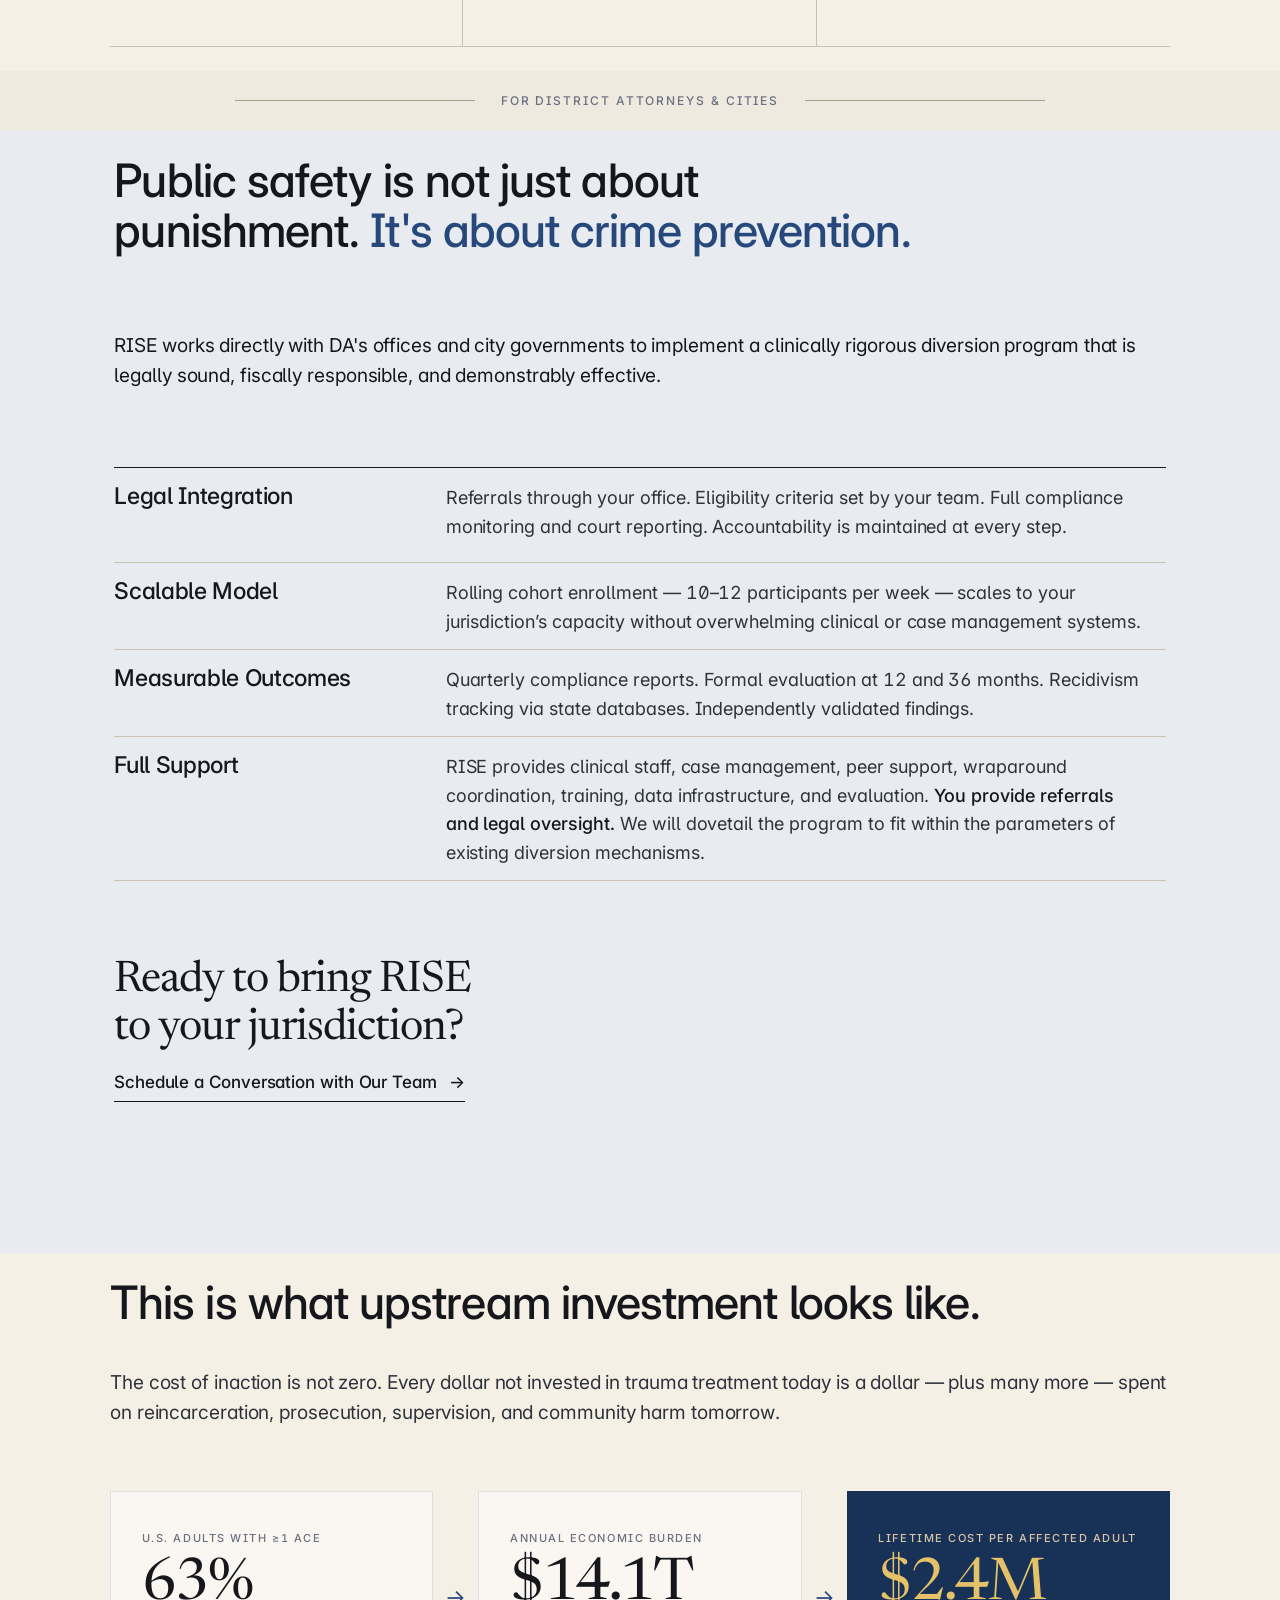
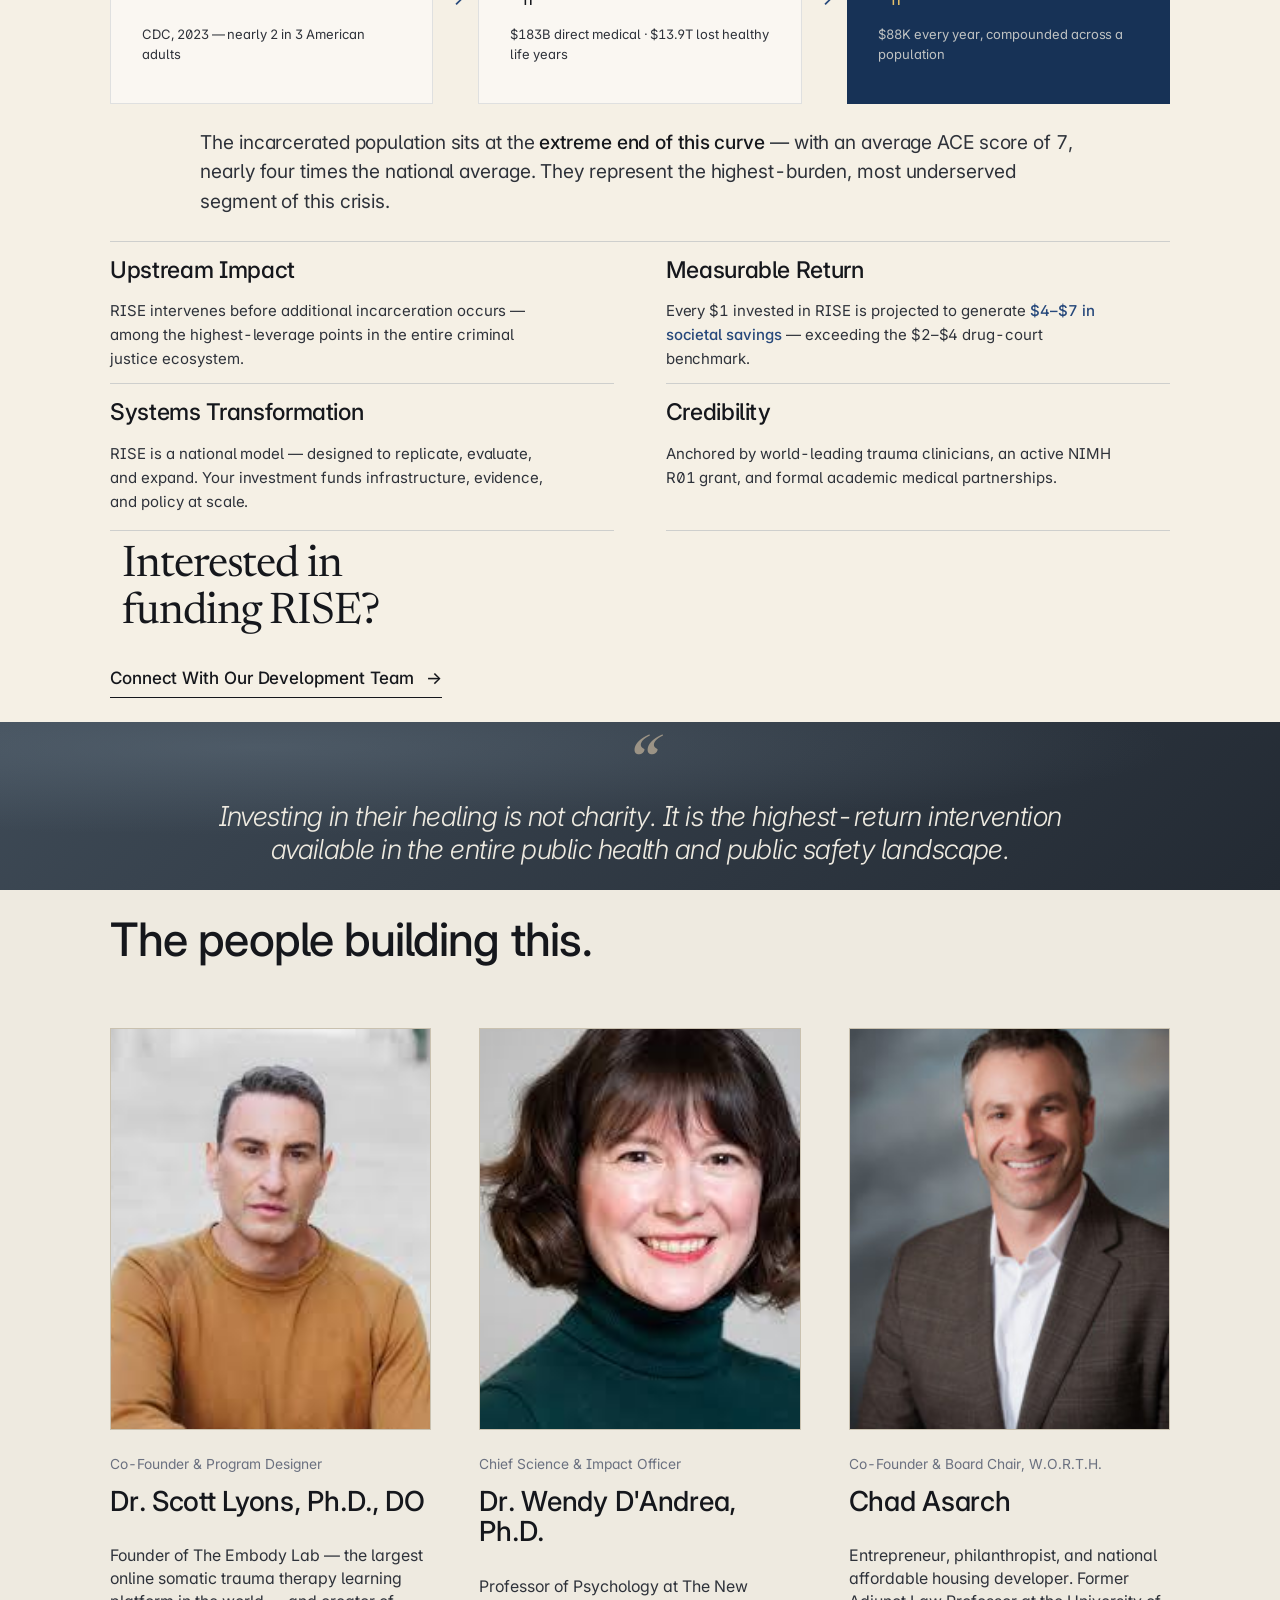
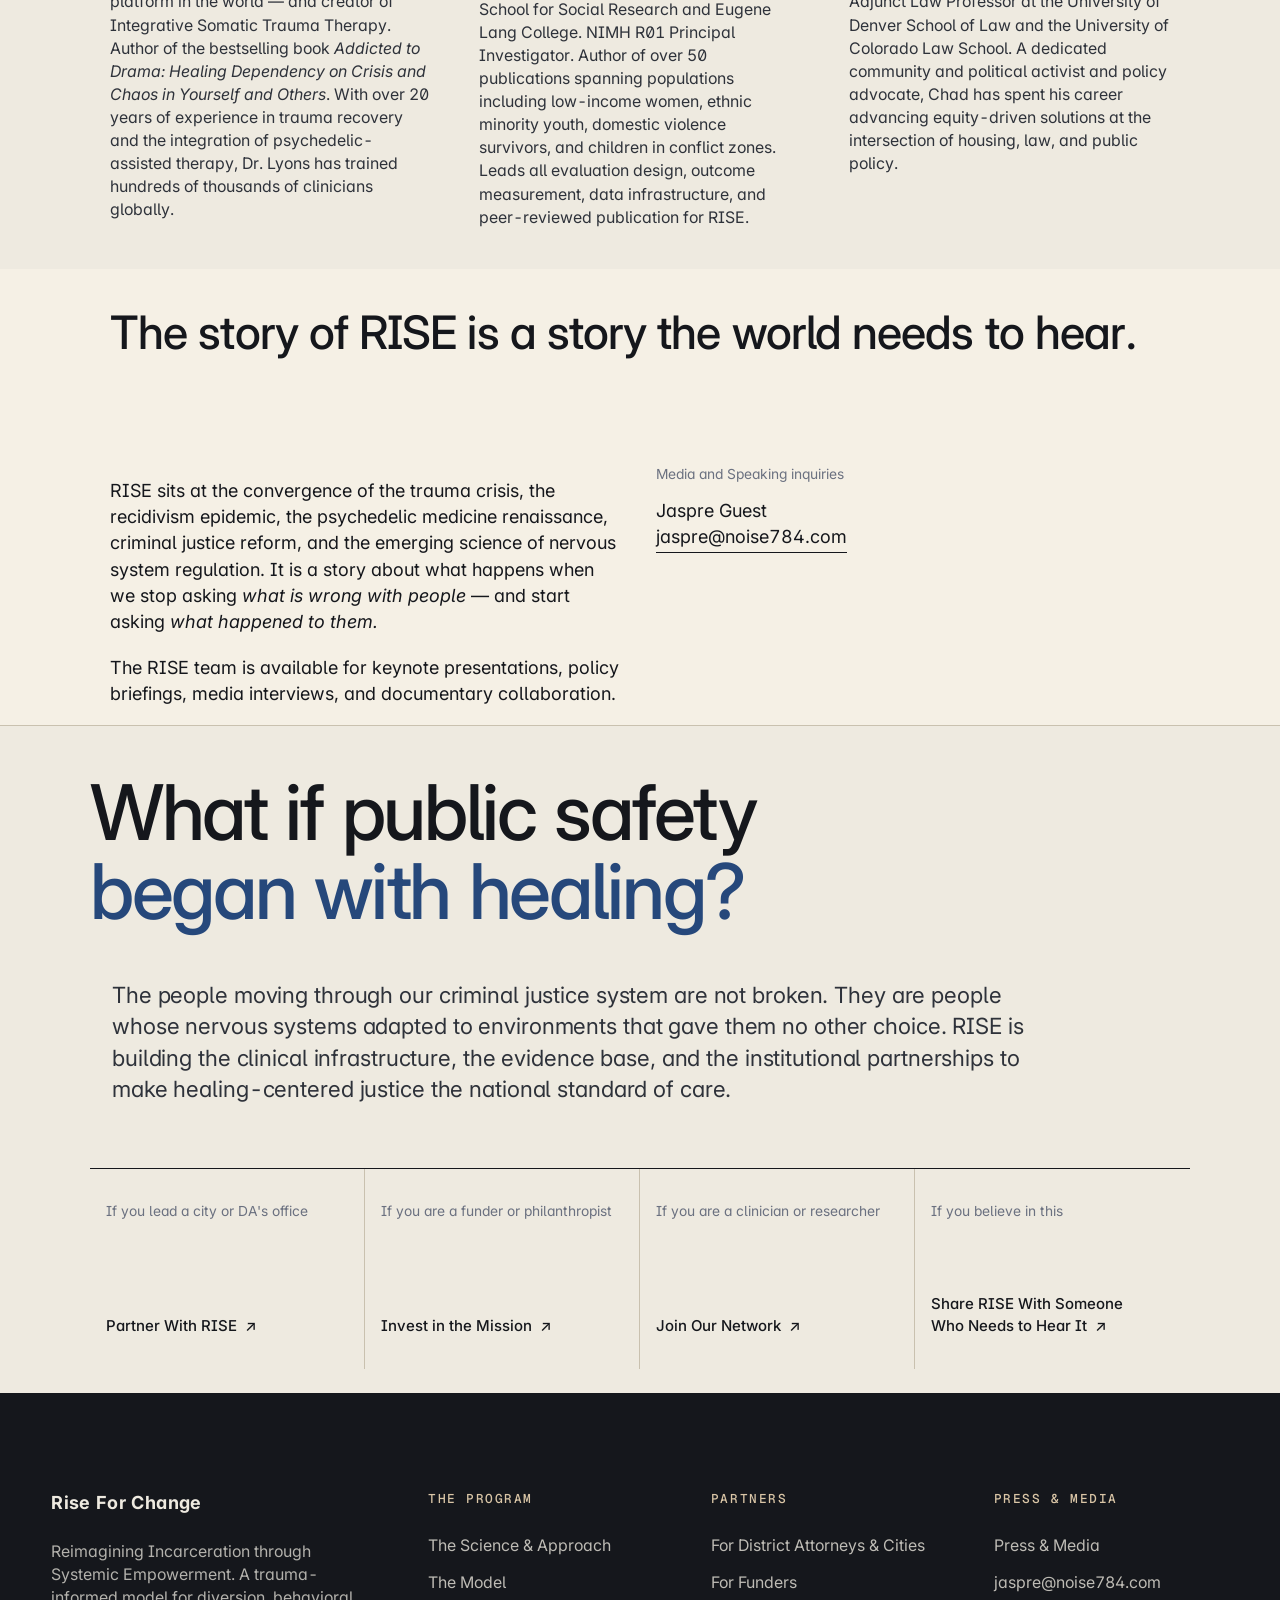
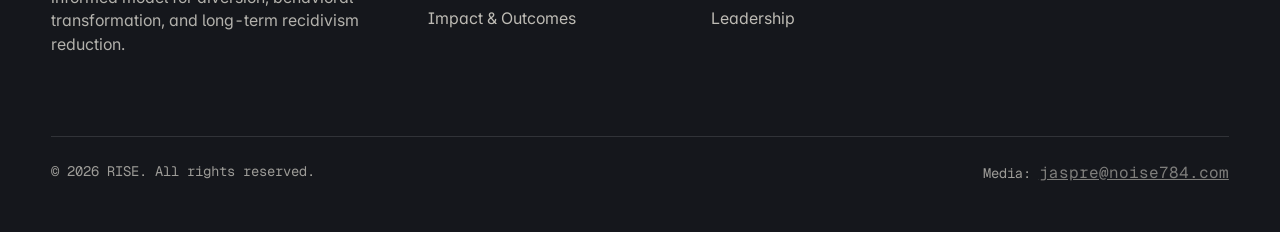
==== commit c814a02d: "Updated header adjustment to far left" ====
--- a/index.html
+++ b/index.html
@@ -264,7 +264,7 @@
 <!-- ============================ SECTION 02 — THE PROBLEM ============================ -->
 <section class="section section--bone section--breathe" id="problem" data-chapter="Problem" data-screen-label="02 Problem" style="padding: 0px 0px 24px">
   <div class="container">
-    <header class="section-head" style="margin: 0px 149px">
+    <header class="section-head">
       <h2 class="h2" data-reveal style="margin: 24px 0px">The recidivism crisis is not a mystery.<br><span style="color:var(--ink-mute)">It is an untreated trauma epidemic.</span></h2>
     </header>
 
@@ -489,7 +489,7 @@
 <!-- ============================ SECTION 03 — SCIENCE & APPROACH ============================ -->
 <section class="section section--breathe" id="approach" data-chapter="Approach" data-screen-label="03 Science" style="padding: 0px">
   <div class="container">
-    <header class="section-head" style="margin: 0px 149px">
+    <header class="section-head">
       <h2 class="h2" data-reveal>Trauma lives in the body. <span style="color:var(--moss)">So does healing.</span></h2>
     </header>
 
@@ -802,7 +802,7 @@
 <!-- ============================ SECTION 04 — THE MODEL ============================ -->
 <section class="section" id="model" data-chapter="Model" data-screen-label="04 Model" style="padding: 0px">
   <div class="container" style="padding: 0px 56px 24px">
-    <header class="section-head" style="margin: 0px 149px">
+    <header class="section-head">
       <h2 class="h2" data-reveal style="margin: 22px 0px">A new model. Grounded in science. <span style="color:var(--ink-mute)">Built for people.</span></h2>
     </header>
 
@@ -934,7 +934,7 @@
 
 <section class="section section--breathe song" id="song" data-chapter="Song" data-screen-label="05 Sing Your Song" style="padding: 24px 0px">
   <div class="container">
-    <header class="section-head" style="margin: 0px 149px">
+    <header class="section-head">
       <span class="section-head__kicker">A Tradition Worth Remembering</span>
       <h2 class="h2" data-reveal style="margin: 22px 0px">A person who has lost their way, <strong style="color:var(--ledger); font-weight:500">can find their way home.</strong></h2>
     </header>
@@ -1195,7 +1195,7 @@
 <!-- ============================ SECTION 07 — IMPACT & OUTCOMES ============================ -->
 <section class="section section--bone section--breathe" id="outcomes" data-chapter="Outcomes" data-screen-label="07 Impact" style="padding: 0px 0px 24px">
   <div class="container">
-    <header class="section-head" style="margin: 0px 149px">
+    <header class="section-head">
       <h2 class="h2" data-reveal style="margin: 24px 0px">What changes when healing happens.</h2>
     </header>
 
@@ -1346,7 +1346,7 @@
 <!-- ============================ SECTION 08 — FOR DAs ============================ -->
 <section class="section section--breathe" id="for-das" data-chapter="For DAs" data-screen-label="08 For DAs" style="padding: 0px 0px 128px">
   <div class="container" style="padding: 0px 56px 24px">
-    <header class="section-head" style="margin: 0px 149px">
+    <header class="section-head">
       <h2 class="h2" data-reveal style="margin: 24px 0px">Public safety is not just about punishment. <span style="color:var(--ledger)">It's about crime prevention.</span></h2>
     </header>
 
@@ -1863,7 +1863,7 @@
 <!-- ============================ SECTION 11 — PRESS ============================ -->
 <section class="section section--bone" id="press" data-chapter="Press" data-screen-label="11 Press" style="padding: 0px">
   <div class="container">
-    <header class="section-head" style="margin: 0px 149px">
+    <header class="section-head">
       <h2 class="h2" data-reveal>The story of RISE is a story the world needs to hear.</h2>
     </header>
 
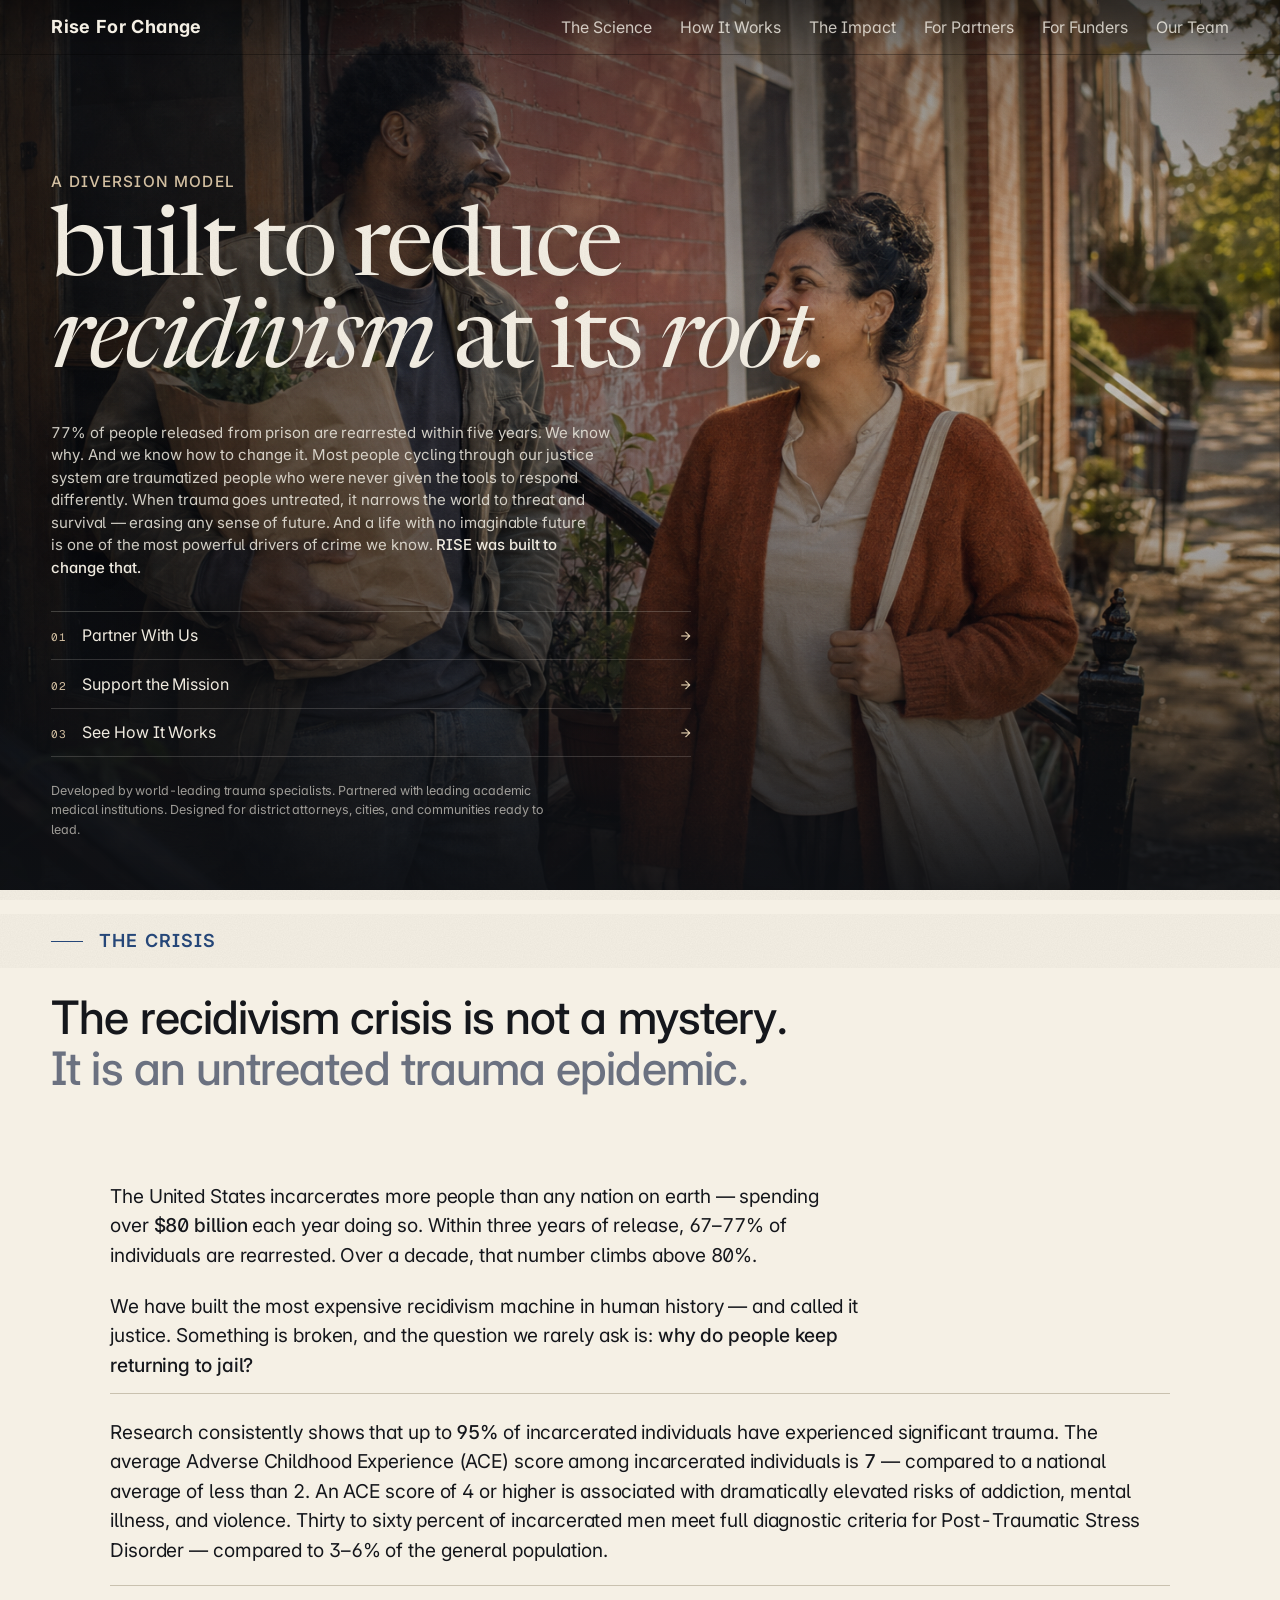
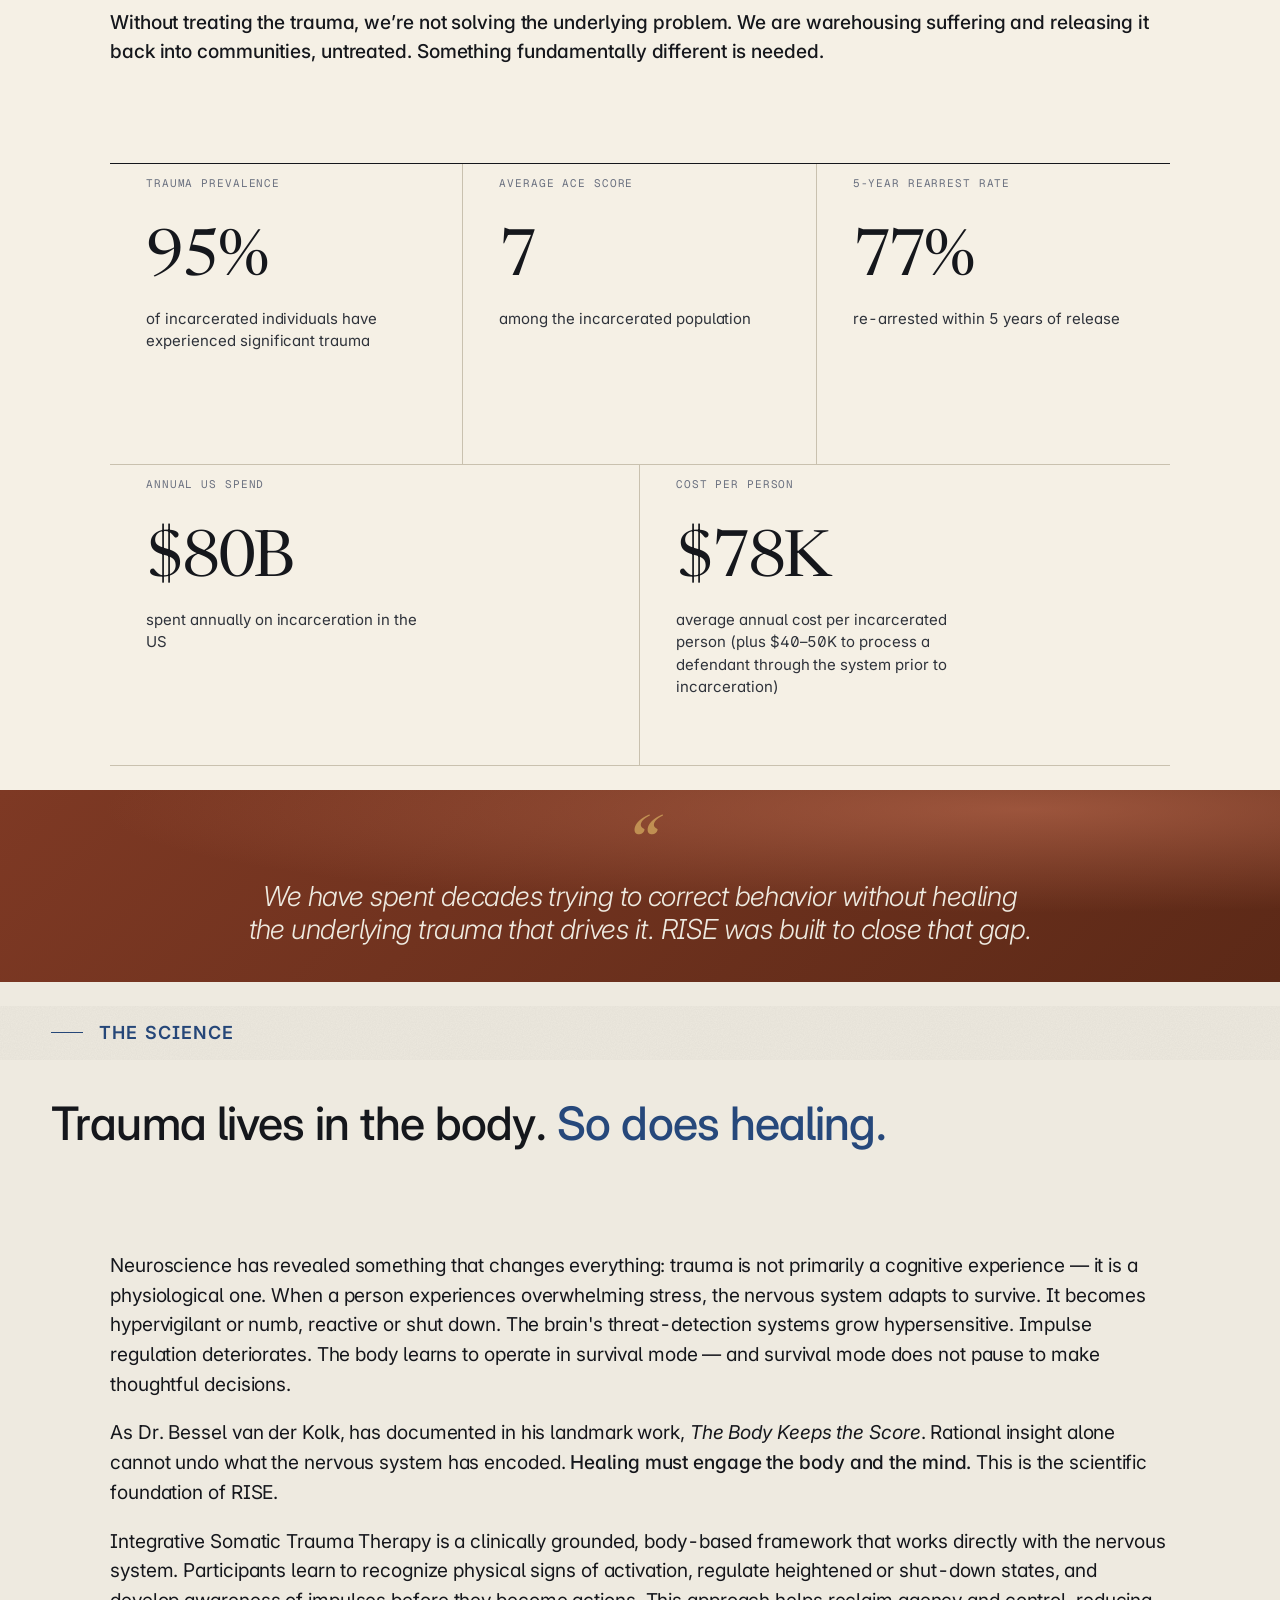
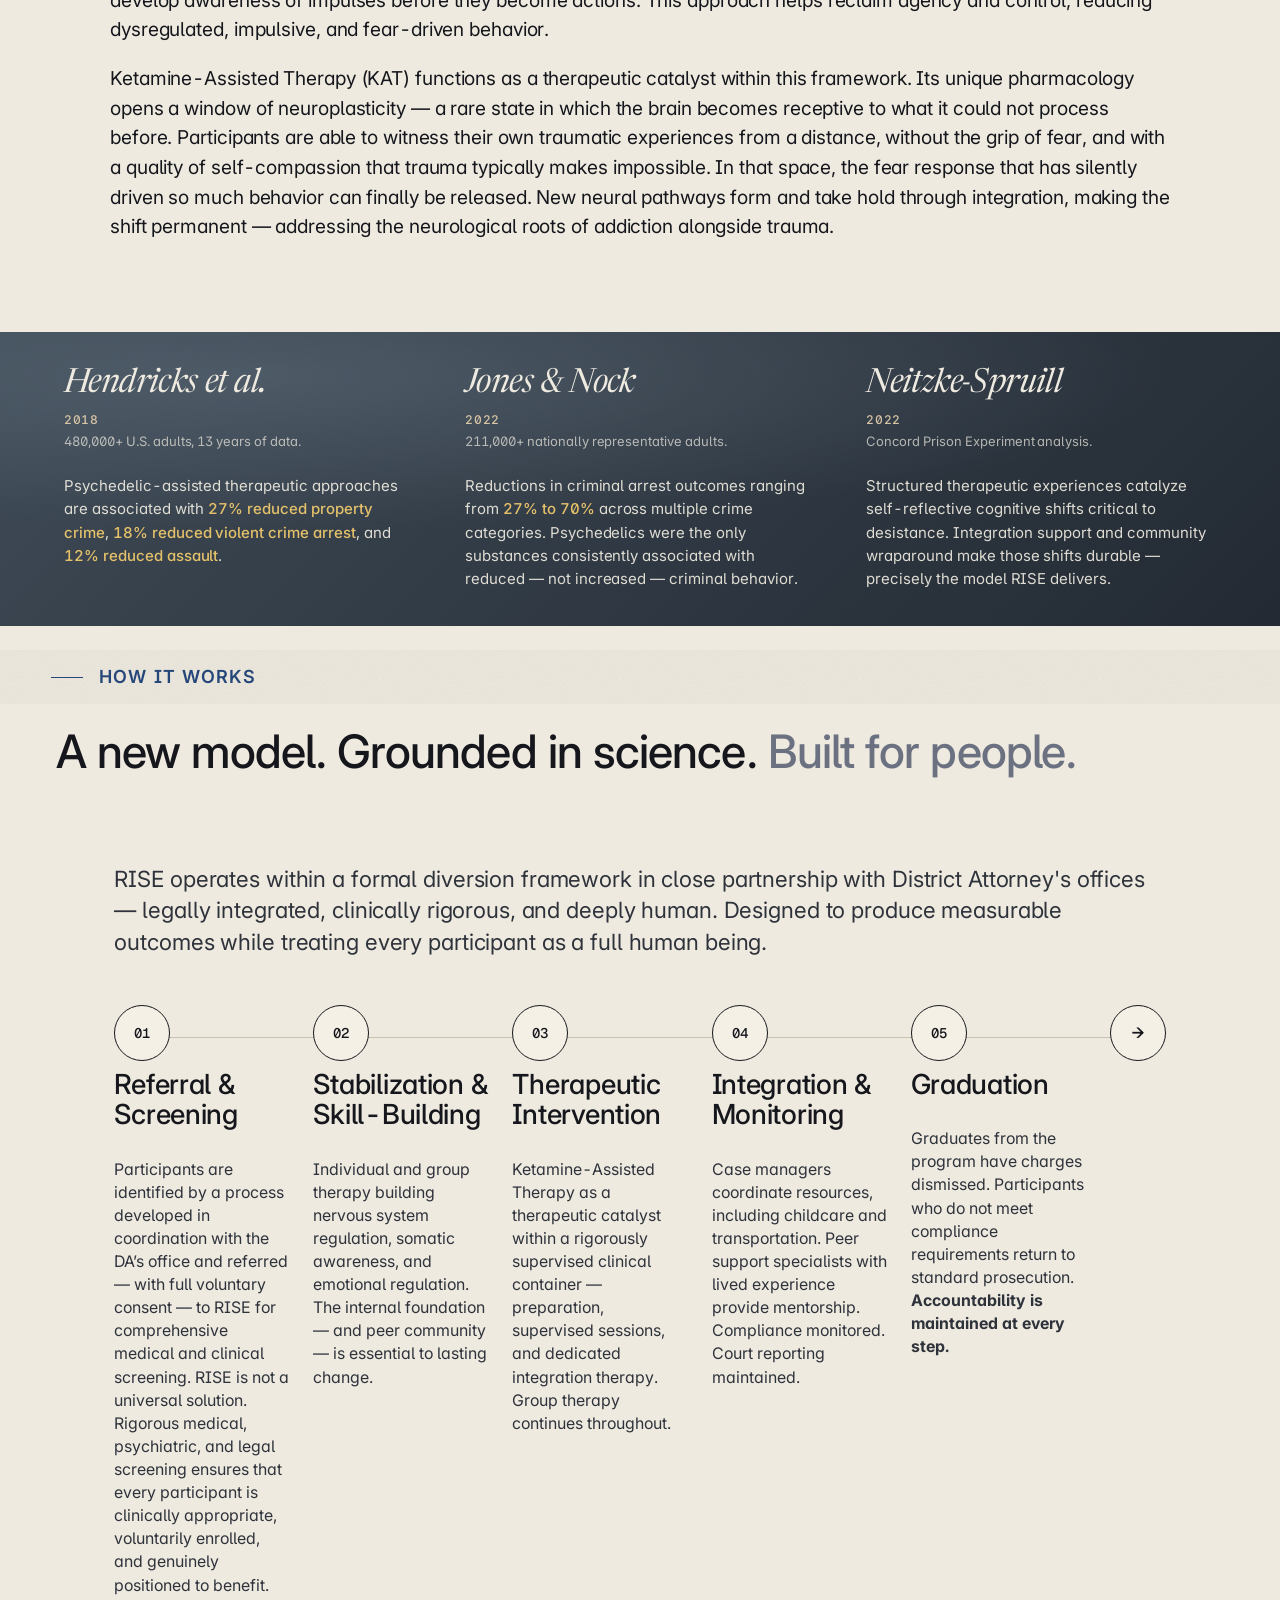
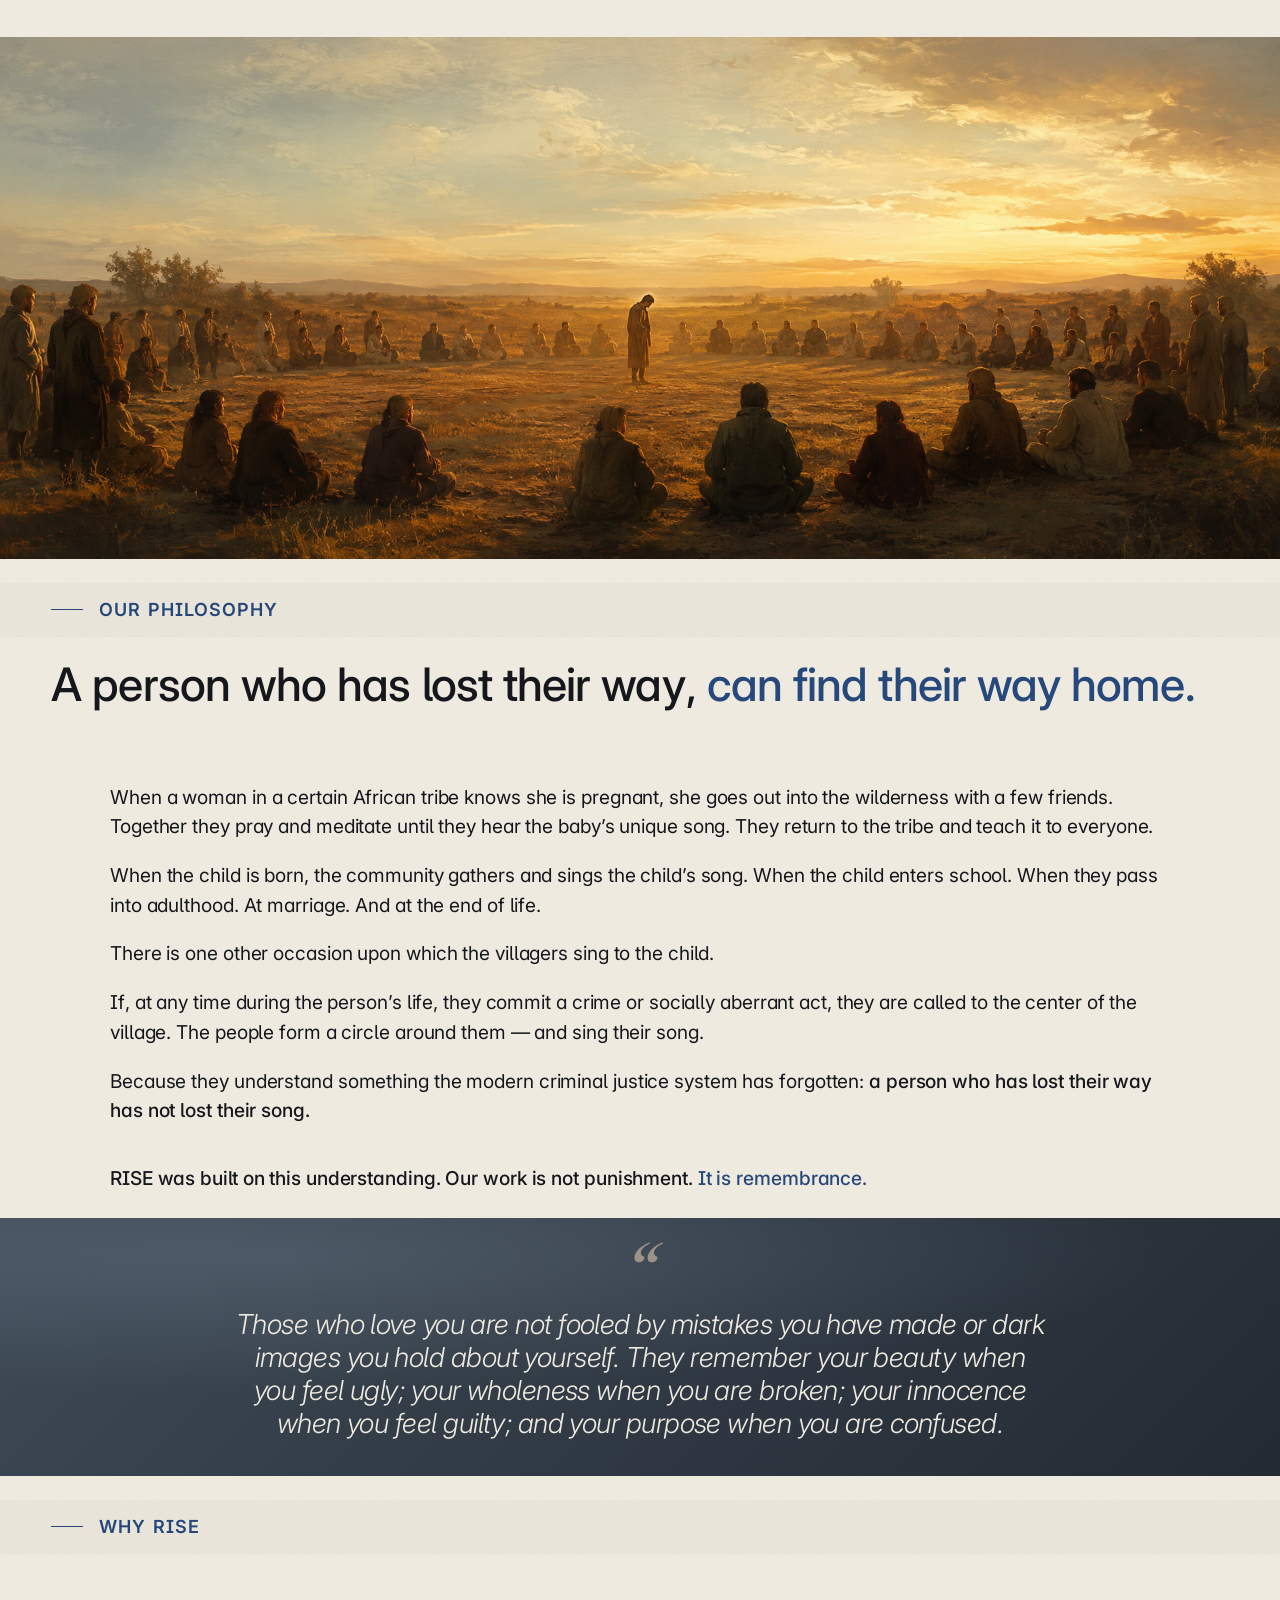
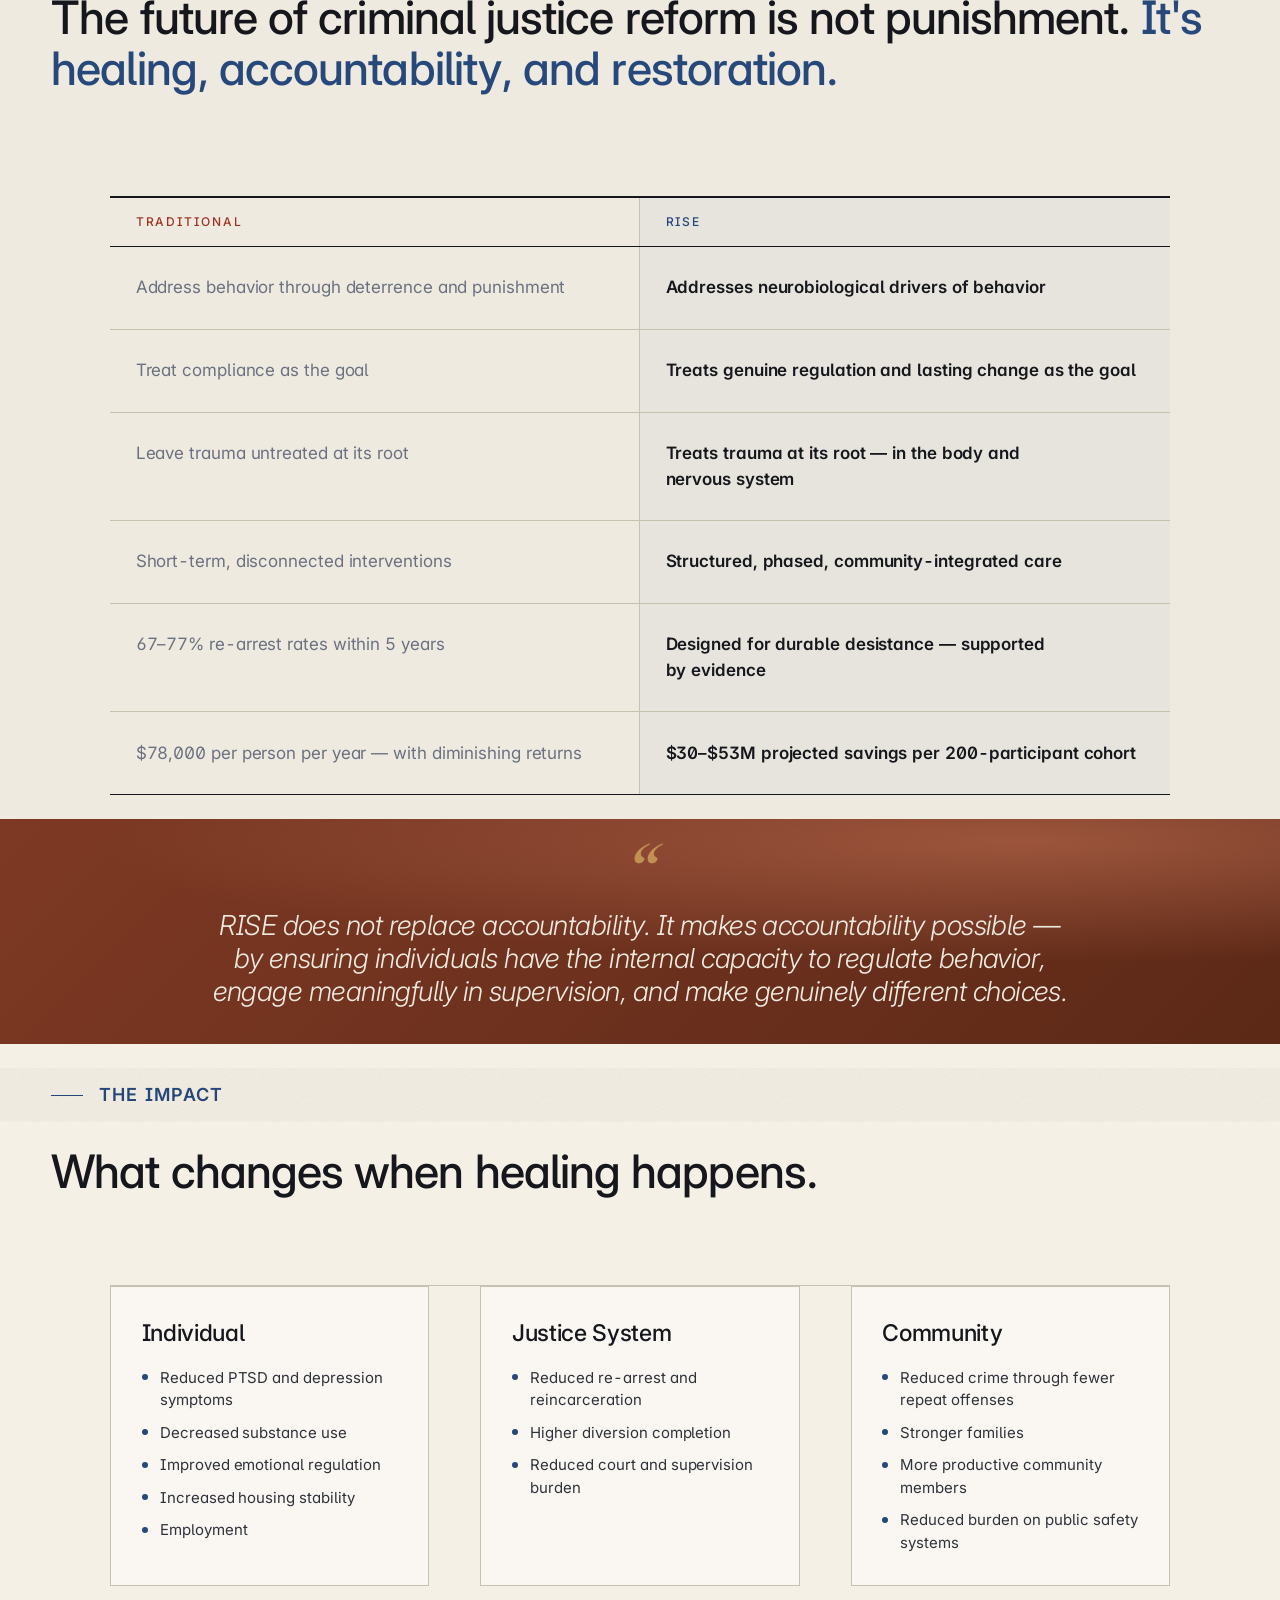
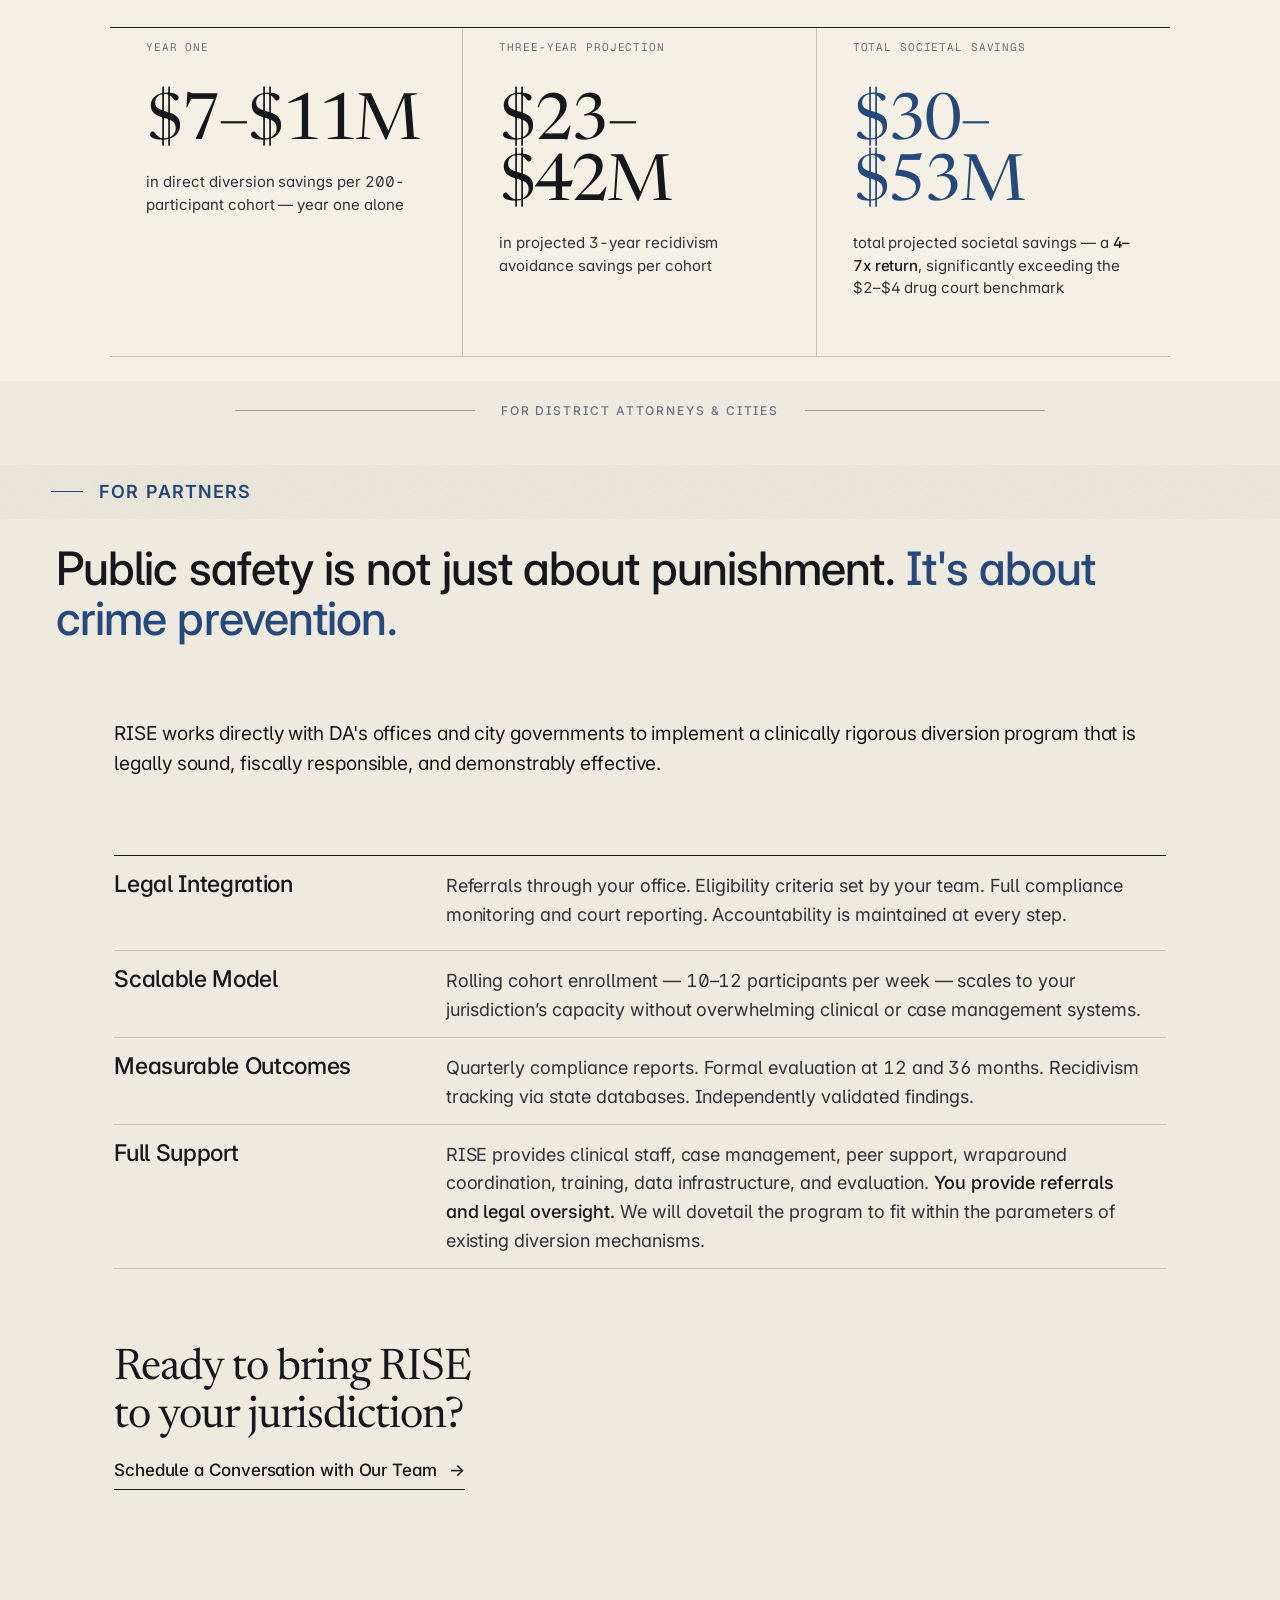
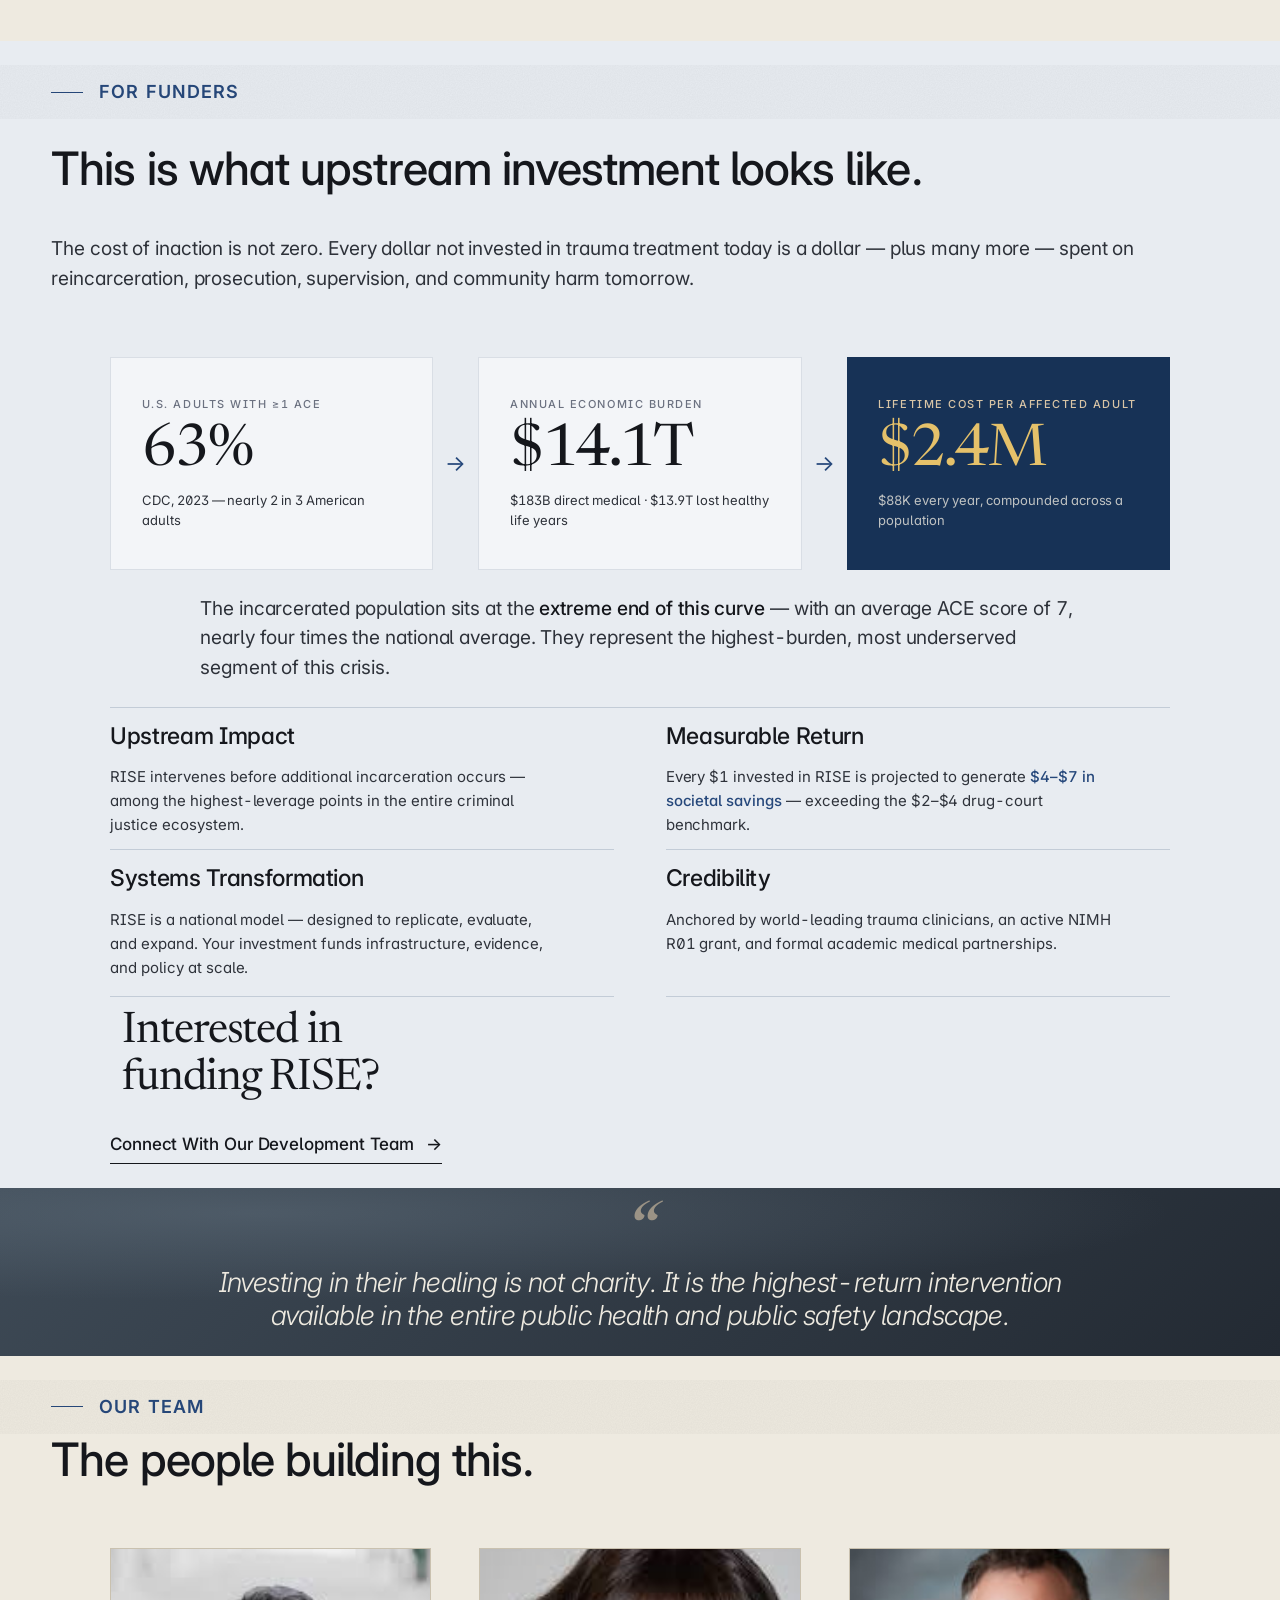
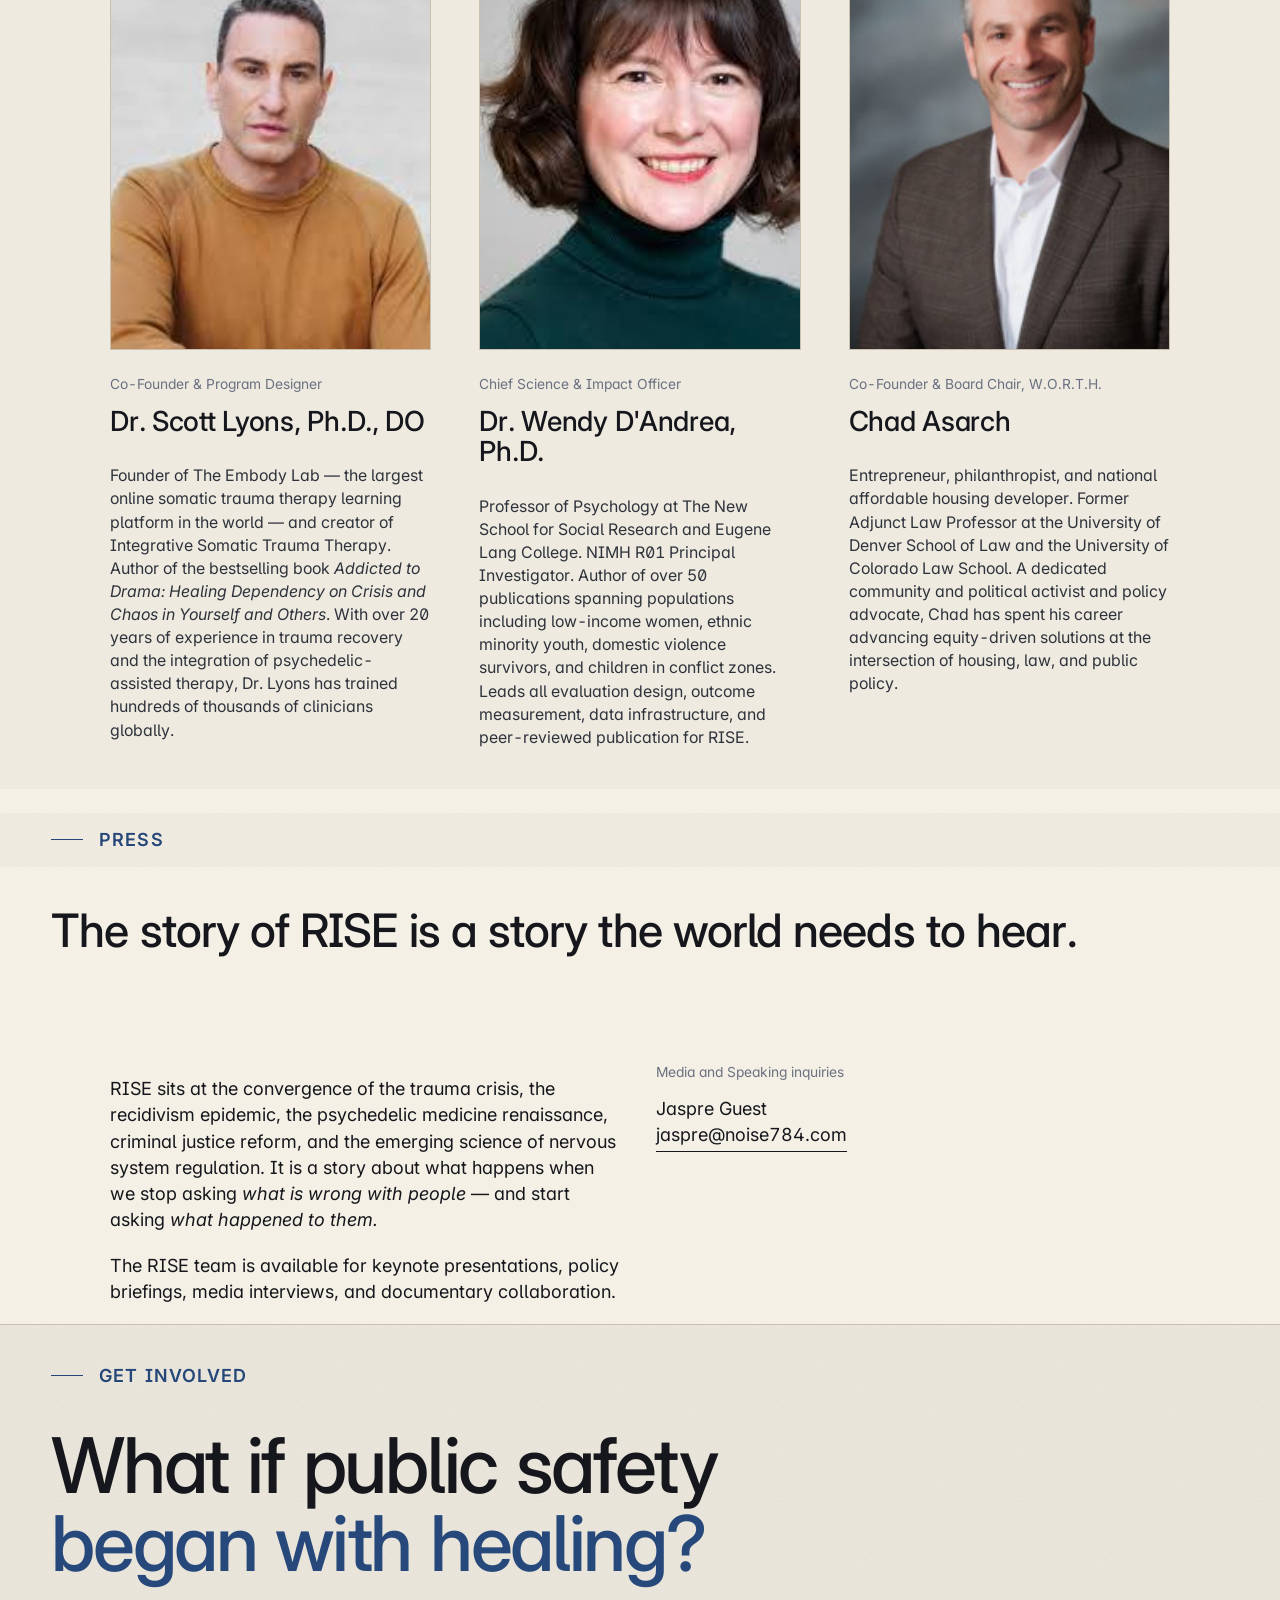
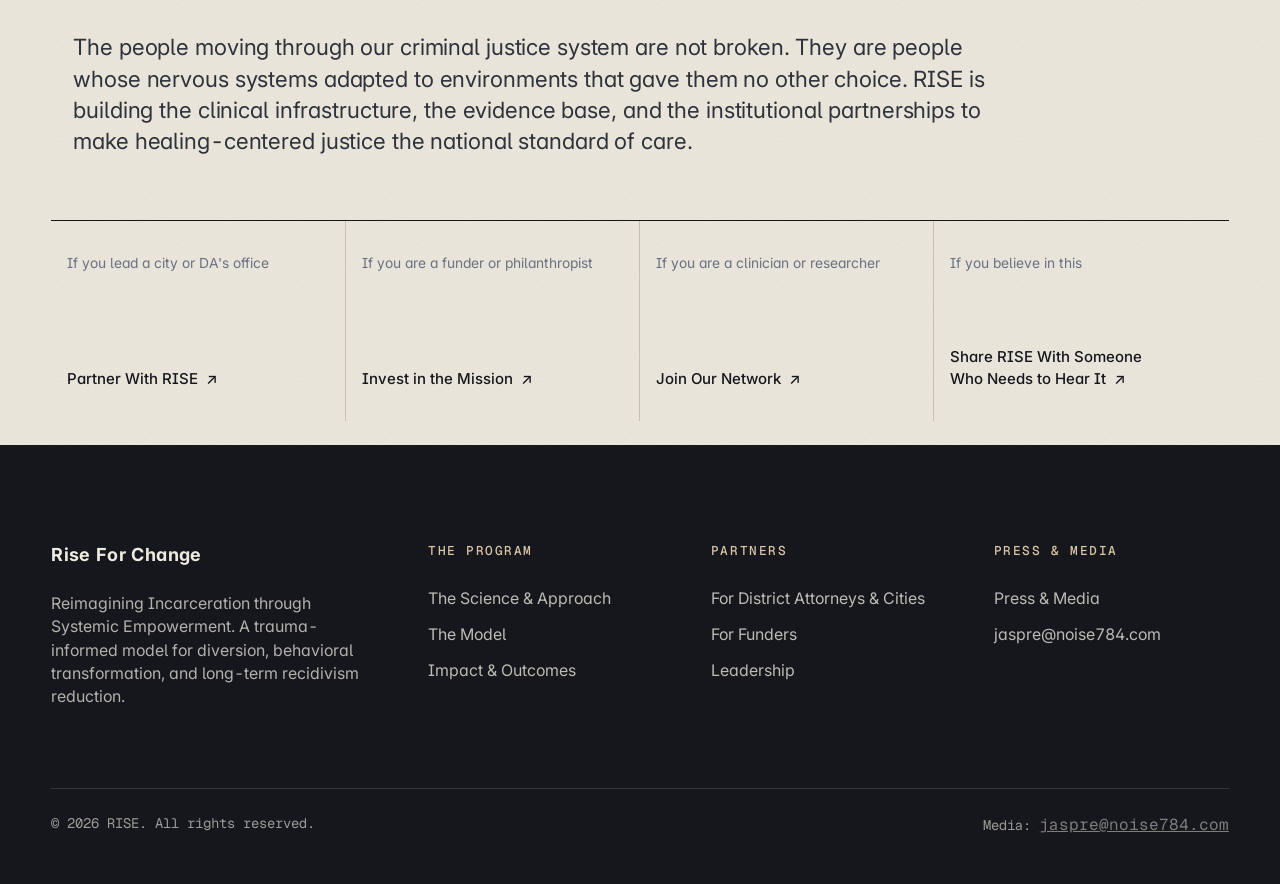
==== commit 522992b3: "adjustments to nav" ====
--- a/index.html
+++ b/index.html
@@ -25,22 +25,22 @@
       <span class="logo-wordmark">Rise For Change</span>
     </a>
     <ul class="nav__links">
-      <li><a href="#approach">Approach</a></li>
-      <li><a href="#model">The Model</a></li>
-      <li><a href="#outcomes">Outcomes</a></li>
-      <li><a href="#for-das">For DAs &amp; Cities</a></li>
+      <li><a href="#approach">The Science</a></li>
+      <li><a href="#model">How It Works</a></li>
+      <li><a href="#outcomes">The Impact</a></li>
+      <li><a href="#for-das">For Partners</a></li>
       <li><a href="#for-funders">For Funders</a></li>
-      <li><a href="#leadership">Leadership</a></li>
+      <li><a href="#leadership">Our Team</a></li>
     </ul>
     <button class="nav__toggle" type="button" aria-label="Open menu" aria-expanded="false" data-nav-toggle><span class="nav__toggle-bars" aria-hidden="true"><span></span></span>Menu</button>
       </div>
-    <div class="nav__sheet"><a href="#approach">Approach</a>
-      <a href="#model">The Model</a>
-      <a href="#outcomes">Outcomes</a>
-      <a href="#for-das">For DAs &amp; Cities</a>
+    <div class="nav__sheet"><a href="#approach">The Science</a>
+      <a href="#model">How It Works</a>
+      <a href="#outcomes">The Impact</a>
+      <a href="#for-das">For Partners</a>
       <a href="#for-funders">For Funders</a>
-      <a href="#leadership">Leadership</a>
-      <a href="#press">Press &amp; Media</a></div>
+      <a href="#leadership">Our Team</a>
+      <a href="#press">Press</a></div>
   </nav>
 
 <!-- ============================ COVER ============================ -->
@@ -66,7 +66,7 @@
 
       <!-- Subheadline (approved copy verbatim) -->
       <p class="cover__sub" data-kinetic data-kinetic-step="18" data-kinetic-delay="2400">
-        77% of people released from prison are rearrested within five years. We know why. And we know how to change it. Most people cycling through our justice system are traumatized people who were never given the tools to respond differently. When trauma goes untreated, it narrows the world to threat and survival — erasing any sense of future. And a life with no imaginable future is one of the most powerful drivers of crime we know. <strong>RISE was built to change that</strong>
+        77% of people released from prison are rearrested within five years. We know why. And we know how to change it. Most people cycling through our justice system are traumatized people who were never given the tools to respond differently. When trauma goes untreated, it narrows the world to threat and survival — erasing any sense of future. And a life with no imaginable future is one of the most powerful drivers of crime we know. <strong>RISE was built to change that.</strong>
       </p>
 
       <!-- CTAs -->
@@ -262,9 +262,11 @@
 
 
 <!-- ============================ SECTION 02 — THE PROBLEM ============================ -->
-<section class="section section--bone section--breathe" id="problem" data-chapter="Problem" data-screen-label="02 Problem" style="padding: 0px 0px 24px">
+<section class="section section--bone section--breathe" id="problem" data-chapter="Problem" data-screen-label="02 Problem" style="padding: 24px 0px">
+  <div class="section__bar"><div class="section__bar-inner">The Crisis</div></div>
   <div class="container">
     <header class="section-head">
+      
       <h2 class="h2" data-reveal style="margin: 24px 0px">The recidivism crisis is not a mystery.<br><span style="color:var(--ink-mute)">It is an untreated trauma epidemic.</span></h2>
     </header>
 
@@ -405,7 +407,7 @@
   max-width: 90%;
   margin-inline: auto;
 }
-#problem .section-head { max-width: 90%; margin-inline: auto; }
+#problem .section-head { max-width: 100%; margin-inline: 0; }
 
 .problem__layout p {
   font-size: clamp(1.125rem, 1.4vw, 1.375rem);
@@ -487,9 +489,11 @@
 
 
 <!-- ============================ SECTION 03 — SCIENCE & APPROACH ============================ -->
-<section class="section section--breathe" id="approach" data-chapter="Approach" data-screen-label="03 Science" style="padding: 0px">
+<section class="section section--breathe" id="approach" data-chapter="Approach" data-screen-label="03 Science" style="padding: 24px 0px 0px">
+  <div class="section__bar"><div class="section__bar-inner">The Science</div></div>
   <div class="container">
     <header class="section-head">
+      
       <h2 class="h2" data-reveal>Trauma lives in the body. <span style="color:var(--moss)">So does healing.</span></h2>
     </header>
 
@@ -648,7 +652,7 @@
   margin-inline: auto;
   margin-bottom: clamp(40px, 5vw, 72px);
 }
-#approach .section-head { max-width: 90%; margin-inline: auto; }
+#approach .section-head { max-width: 100%; margin-inline: 0; }
 .approach__prose:last-of-type {
   margin-bottom: clamp(56px, 7vw, 96px);
 }
@@ -800,9 +804,11 @@
 
 
 <!-- ============================ SECTION 04 — THE MODEL ============================ -->
-<section class="section" id="model" data-chapter="Model" data-screen-label="04 Model" style="padding: 0px">
+<section class="section" id="model" data-chapter="Model" data-screen-label="04 Model" style="padding: 24px 0px 0px">
+  <div class="section__bar"><div class="section__bar-inner">How It Works</div></div>
   <div class="container" style="padding: 0px 56px 24px">
     <header class="section-head">
+      
       <h2 class="h2" data-reveal style="margin: 22px 0px">A new model. Grounded in science. <span style="color:var(--ink-mute)">Built for people.</span></h2>
     </header>
 
@@ -854,7 +860,7 @@
   max-width: 90%;
   margin-inline: auto;
 }
-#model .section-head { max-width: 90%; margin-inline: auto; }
+#model .section-head { max-width: 100%; margin-inline: 0; }
 .model__line {
   position: absolute;
   top: 32px; left: 0; right: 0; height: 1px;
@@ -933,9 +939,10 @@
 </figure>
 
 <section class="section section--breathe song" id="song" data-chapter="Song" data-screen-label="05 Sing Your Song" style="padding: 24px 0px">
+  <div class="section__bar"><div class="section__bar-inner">Our Philosophy</div></div>
   <div class="container">
     <header class="section-head">
-      <span class="section-head__kicker">A Tradition Worth Remembering</span>
+      
       <h2 class="h2" data-reveal style="margin: 22px 0px">A person who has lost their way, <strong style="color:var(--ledger); font-weight:500">can find their way home.</strong></h2>
     </header>
 
@@ -983,7 +990,7 @@
   background: var(--paper);
   padding-block: clamp(40px, 5vw, 80px);
 }
-.song .section-head { max-width: 90%; margin-inline: auto; margin-bottom: clamp(32px, 4vw, 56px); }
+.song .section-head { max-width: 100%; margin-inline: 0; margin-bottom: clamp(32px, 4vw, 56px); }
 .song__prose {
   max-width: 90%;
   margin-inline: auto;
@@ -1025,9 +1032,11 @@
 
 
 <!-- ============================ SECTION 06 — WHY THIS IS DIFFERENT ============================ -->
-<section class="section" id="different" data-chapter="Different" data-screen-label="06 Different" style="padding: 0px 0px 24px">
+<section class="section" id="different" data-chapter="Different" data-screen-label="06 Different" style="padding: 24px 0px 24px">
+  <div class="section__bar"><div class="section__bar-inner">Why RISE</div></div>
   <div class="container">
     <header class="section-head">
+      
       <h2 class="h2" data-reveal>The future of criminal justice reform is not punishment. <span style="color:var(--moss)">It's healing, accountability, and restoration.</span></h2>
     </header>
 
@@ -1085,7 +1094,7 @@
   display: flex;
   flex-direction: column;
 }
-#different .section-head { max-width: 90%; margin-inline: auto; }
+#different .section-head { max-width: 100%; margin-inline: 0; }
 #different .pullquote-block { max-width: 90%; margin-inline: auto; }
 /* Comparison table — two-column scannable layout */
 .compare-table {
@@ -1193,9 +1202,11 @@
 
 
 <!-- ============================ SECTION 07 — IMPACT & OUTCOMES ============================ -->
-<section class="section section--bone section--breathe" id="outcomes" data-chapter="Outcomes" data-screen-label="07 Impact" style="padding: 0px 0px 24px">
+<section class="section section--bone section--breathe" id="outcomes" data-chapter="Outcomes" data-screen-label="07 Impact" style="padding: 24px 0px 24px">
+  <div class="section__bar"><div class="section__bar-inner">The Impact</div></div>
   <div class="container">
     <header class="section-head">
+      
       <h2 class="h2" data-reveal style="margin: 24px 0px">What changes when healing happens.</h2>
     </header>
 
@@ -1262,7 +1273,7 @@
 </section>
 
 <style>
-#outcomes .section-head { max-width: 90%; margin-inline: auto; }
+#outcomes .section-head { max-width: 100%; margin-inline: 0; }
 
 .outcomes__inner {
   max-width: 90%;
@@ -1344,9 +1355,11 @@
 </div>
 
 <!-- ============================ SECTION 08 — FOR DAs ============================ -->
-<section class="section section--breathe" id="for-das" data-chapter="For DAs" data-screen-label="08 For DAs" style="padding: 0px 0px 128px">
+<section class="section section--breathe" id="for-das" data-chapter="For DAs" data-screen-label="08 For DAs" style="padding: 24px 0px 128px">
+  <div class="section__bar"><div class="section__bar-inner">For Partners</div></div>
   <div class="container" style="padding: 0px 56px 24px">
     <header class="section-head">
+      
       <h2 class="h2" data-reveal style="margin: 24px 0px">Public safety is not just about punishment. <span style="color:var(--ledger)">It's about crime prevention.</span></h2>
     </header>
 
@@ -1419,7 +1432,7 @@
   white-space: nowrap;
 }
 
-#for-das .section-head { max-width: 90%; margin-inline: auto; margin-bottom: clamp(32px, 4vw, 56px); }
+#for-das .section-head { max-width: 100%; margin-inline: 0; margin-bottom: clamp(32px, 4vw, 56px); }
 
 .das__lede {
   max-width: 90%;
@@ -1540,9 +1553,11 @@
 
 
 <!-- ============================ SECTION 09 — FOR FUNDERS ============================ -->
-<section class="section section--breathe section--funders" id="for-funders" data-chapter="For Funders" data-screen-label="09 For Funders" style="padding: 0px 0px 24px">
+<section class="section section--breathe section--funders" id="for-funders" data-chapter="For Funders" data-screen-label="09 For Funders" style="padding: 24px 0px 24px">
+  <div class="section__bar"><div class="section__bar-inner">For Funders</div></div>
   <div class="container">
     <header class="section-head">
+      
       <h2 class="h2" data-reveal style="margin: 24px 0px">This is what upstream investment looks like.</h2>
       <p class="funders__lede" style="margin: 0px">The cost of inaction is not zero. Every dollar not invested in trauma treatment today is a dollar — plus many more — spent on reincarceration, prosecution, supervision, and community harm tomorrow.</p>
     </header>
@@ -1610,14 +1625,14 @@
 </section>
 
 <style>
-#for-das { background: #E8ECF1; }
+#for-das { background: var(--paper); }
 .section--funders {
-  background: var(--bone);
+  background: #E8ECF1;
   color: var(--ink);
 }
 #for-funders .section-head {
-  max-width: 90%;
-  margin-inline: auto;
+  max-width: 100%;
+  margin-inline: 0;
   margin-bottom: clamp(40px, 5vw, 72px);
 }
 #for-funders .section-head .h2 { color: var(--ink); }
@@ -1815,8 +1830,10 @@
 
 <!-- ============================ SECTION 10 — LEADERSHIP ============================ -->
 <section class="section" id="leadership" data-chapter="Leadership" data-screen-label="10 Leadership" style="padding: 24px 0px">
+  <div class="section__bar"><div class="section__bar-inner">Our Team</div></div>
   <div class="container">
     <header class="section-head">
+      
       <h2 class="h2" data-reveal style="margin: 0px">The people building this.</h2>
     </header>
 
@@ -1851,7 +1868,7 @@
 
 <style>
 .leaders { display: grid; grid-template-columns: 1fr; gap: var(--s-7); max-width: 90%; margin-inline: auto; }
-#leadership .section-head { max-width: 90%; margin-inline: auto; }
+#leadership .section-head { max-width: 100%; margin-inline: 0; }
 @media (min-width: 900px) { .leaders { grid-template-columns: repeat(3, 1fr); } }
 .leader { display: flex; flex-direction: column; gap: var(--s-5); }
 .leader__portrait { aspect-ratio: 4 / 5; width: 100%; display: block; border: 1px solid var(--rule); border-radius: var(--radius); object-fit: cover; }
@@ -1861,9 +1878,11 @@
 
 
 <!-- ============================ SECTION 11 — PRESS ============================ -->
-<section class="section section--bone" id="press" data-chapter="Press" data-screen-label="11 Press" style="padding: 0px">
+<section class="section section--bone" id="press" data-chapter="Press" data-screen-label="11 Press" style="padding: 24px 0px 0px">
+  <div class="section__bar"><div class="section__bar-inner">Press</div></div>
   <div class="container">
     <header class="section-head">
+      
       <h2 class="h2" data-reveal>The story of RISE is a story the world needs to hear.</h2>
     </header>
 
@@ -1881,14 +1900,15 @@
 </section>
 
 <style>
-#press .section-head { max-width: 90%; margin-inline: auto; }
+#press .section-head { max-width: 100%; margin-inline: 0; }
 #press > .container > .grid { max-width: 90%; margin-inline: auto; }
 .press__list { list-style: none; padding: 0; margin: var(--s-3) 0; display: flex; flex-direction: column; gap: 6px; }
 .press__list li { padding: 10px 0; border-top: 1px solid var(--rule); font-size: var(--t-small); }
 </style>
 
 <!-- ============================ SECTION 12 — FINAL CTA ============================ -->
-<section class="section section--flush final" data-screen-label="12 Final CTA" style="padding: 24px">
+<section class="section section--flush final" data-screen-label="12 Final CTA" style="padding: 24px 0px">
+  <div class="section__bar"><div class="section__bar-inner">Get Involved</div></div>
   <div class="container final__inner" style="padding: 0px">
     <h2 class="final__headline" data-reveal>What if public safety <span style="color:var(--moss)">began with healing?</span></h2>
     <p class="lead prose" style="margin: 22px 0px 22px 22px">The people moving through our criminal justice system are not broken. They are people whose nervous systems adapted to environments that gave them no other choice. RISE is building the clinical infrastructure, the evidence base, and the institutional partnerships to make healing-centered justice the national standard of care.</p>
@@ -1916,7 +1936,7 @@
 
 <style>
 .final { padding-block: clamp(96px, 12vw, 180px); border-top: 1px solid var(--rule); position: relative; overflow: hidden; }
-.final__inner { max-width: 1100px; position: relative; }
+.final__inner { max-width: var(--max); position: relative; padding-inline: var(--gutter) !important; }
 .final__headline { font-size: clamp(2.5rem, 6vw, 5rem); line-height: 1.02; letter-spacing: -0.03em; font-weight: 500; margin: var(--s-5) 0 var(--s-7); text-wrap: balance; }
 .final__paths { gap: 0 !important; border-top: 1px solid var(--ink); }
 .path {
--- a/shared/styles.css
+++ b/shared/styles.css
@@ -128,7 +128,7 @@
   position: fixed;
   inset: 0;
   pointer-events: none;
-  z-index: 2;
+  z-index: 7;
   opacity: 0.06;
   mix-blend-mode: multiply;
   background-image: url("data:image/svg+xml;utf8,<svg xmlns='http://www.w3.org/2000/svg' width='240' height='240'><filter id='n'><feTurbulence type='fractalNoise' baseFrequency='0.85' numOctaves='2' stitchTiles='stitch'/><feColorMatrix values='0 0 0 0 0  0 0 0 0 0  0 0 0 0 0  0 0 0 0.7 0'/></filter><rect width='100%25' height='100%25' filter='url(%23n)'/></svg>");
@@ -192,7 +192,7 @@
   line-height: var(--leading-snug);
   letter-spacing: -0.02em;
   font-weight: 500;
-  text-wrap: balance;
+  text-wrap: pretty;
 }
 
 .h3 {
@@ -288,13 +288,56 @@
   gap: var(--s-4);
   padding: 0;
   background: transparent;
-  color: var(--ink-mute);
+  color: var(--ledger);
   font-family: var(--font-sans);
-  font-size: 12px;
-  font-weight: 500;
-  letter-spacing: 0.16em;
+  font-size: 18px;
+  font-weight: 600;
+  letter-spacing: 0.06em;
   text-transform: uppercase;
 }
+
+/* Full-width sticky section bar */
+.section__bar {
+  position: sticky;
+  top: var(--nav-h, 73px);
+  z-index: 8;
+  width: 100%;
+  background: var(--paper);
+}
+.section__bar::after {
+  content: "";
+  position: absolute;
+  inset: 0;
+  pointer-events: none;
+  opacity: 0.06;
+  mix-blend-mode: multiply;
+  background-image: url("data:image/svg+xml;utf8,<svg xmlns='http://www.w3.org/2000/svg' width='240' height='240'><filter id='n'><feTurbulence type='fractalNoise' baseFrequency='0.85' numOctaves='2' stitchTiles='stitch'/><feColorMatrix values='0 0 0 0 0  0 0 0 0 0  0 0 0 0 0  0 0 0 0.7 0'/></filter><rect width='100%25' height='100%25' filter='url(%23n)'/></svg>");
+  background-size: 240px 240px;
+}
+.section--bone .section__bar { background: var(--bone); }
+.section--funders .section__bar { background: #E8ECF1; }
+.section__bar-inner {
+  max-width: var(--max);
+  margin: 0 auto;
+  padding: 14px var(--gutter);
+  display: flex;
+  align-items: center;
+  gap: var(--s-4);
+  color: var(--ledger);
+  font-family: var(--font-sans);
+  font-size: 18px;
+  font-weight: 600;
+  letter-spacing: 0.06em;
+  text-transform: uppercase;
+}
+.section__bar-inner::before {
+  content: "";
+  flex: none;
+  width: 32px;
+  height: 1px;
+  background: var(--ledger);
+}
+.final .section__bar { position: static; }
 .section-head__kicker::before {
   content: "";
   display: inline-block;
@@ -608,7 +651,7 @@
   position: sticky;
   top: 0;
   z-index: 100;
-  background: rgba(239, 234, 224, 0.86);
+  background: var(--paper);
   backdrop-filter: saturate(140%) blur(12px);
   -webkit-backdrop-filter: saturate(140%) blur(12px);
   border-bottom: 1px solid var(--rule);
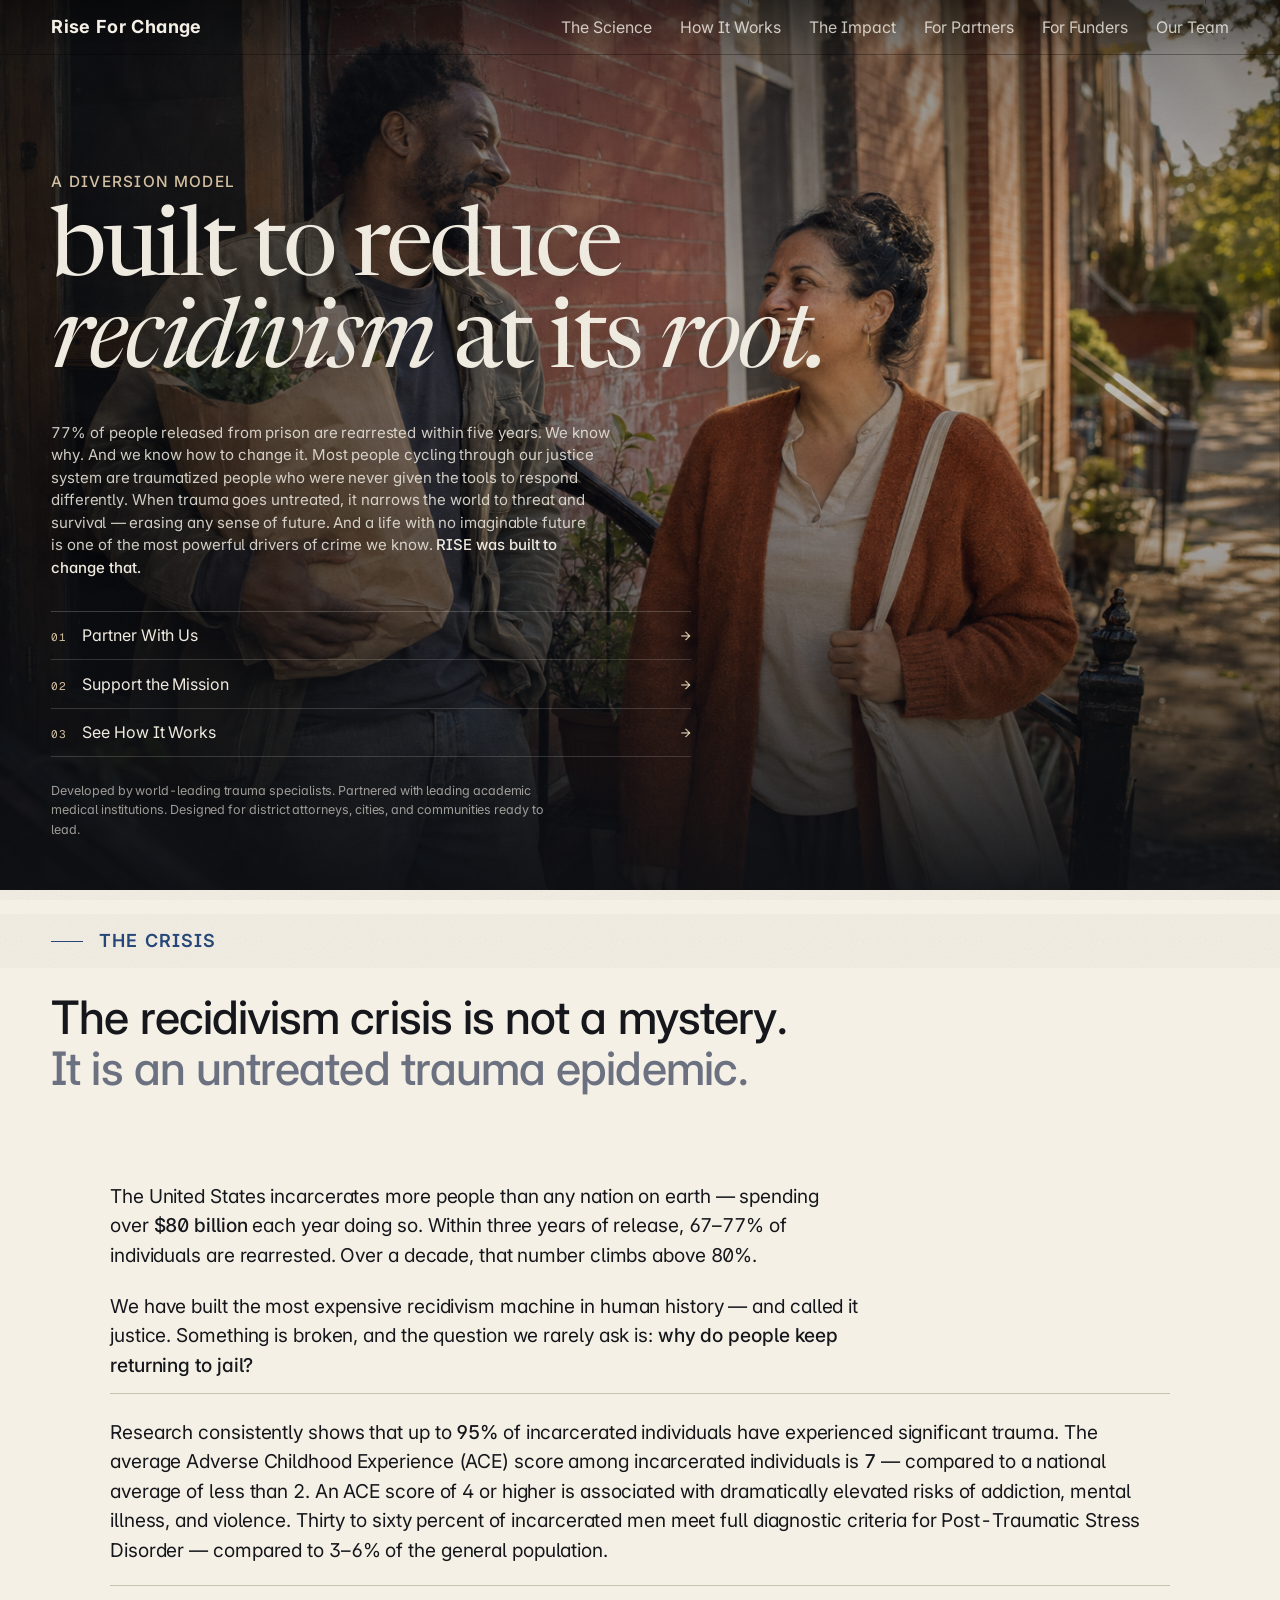
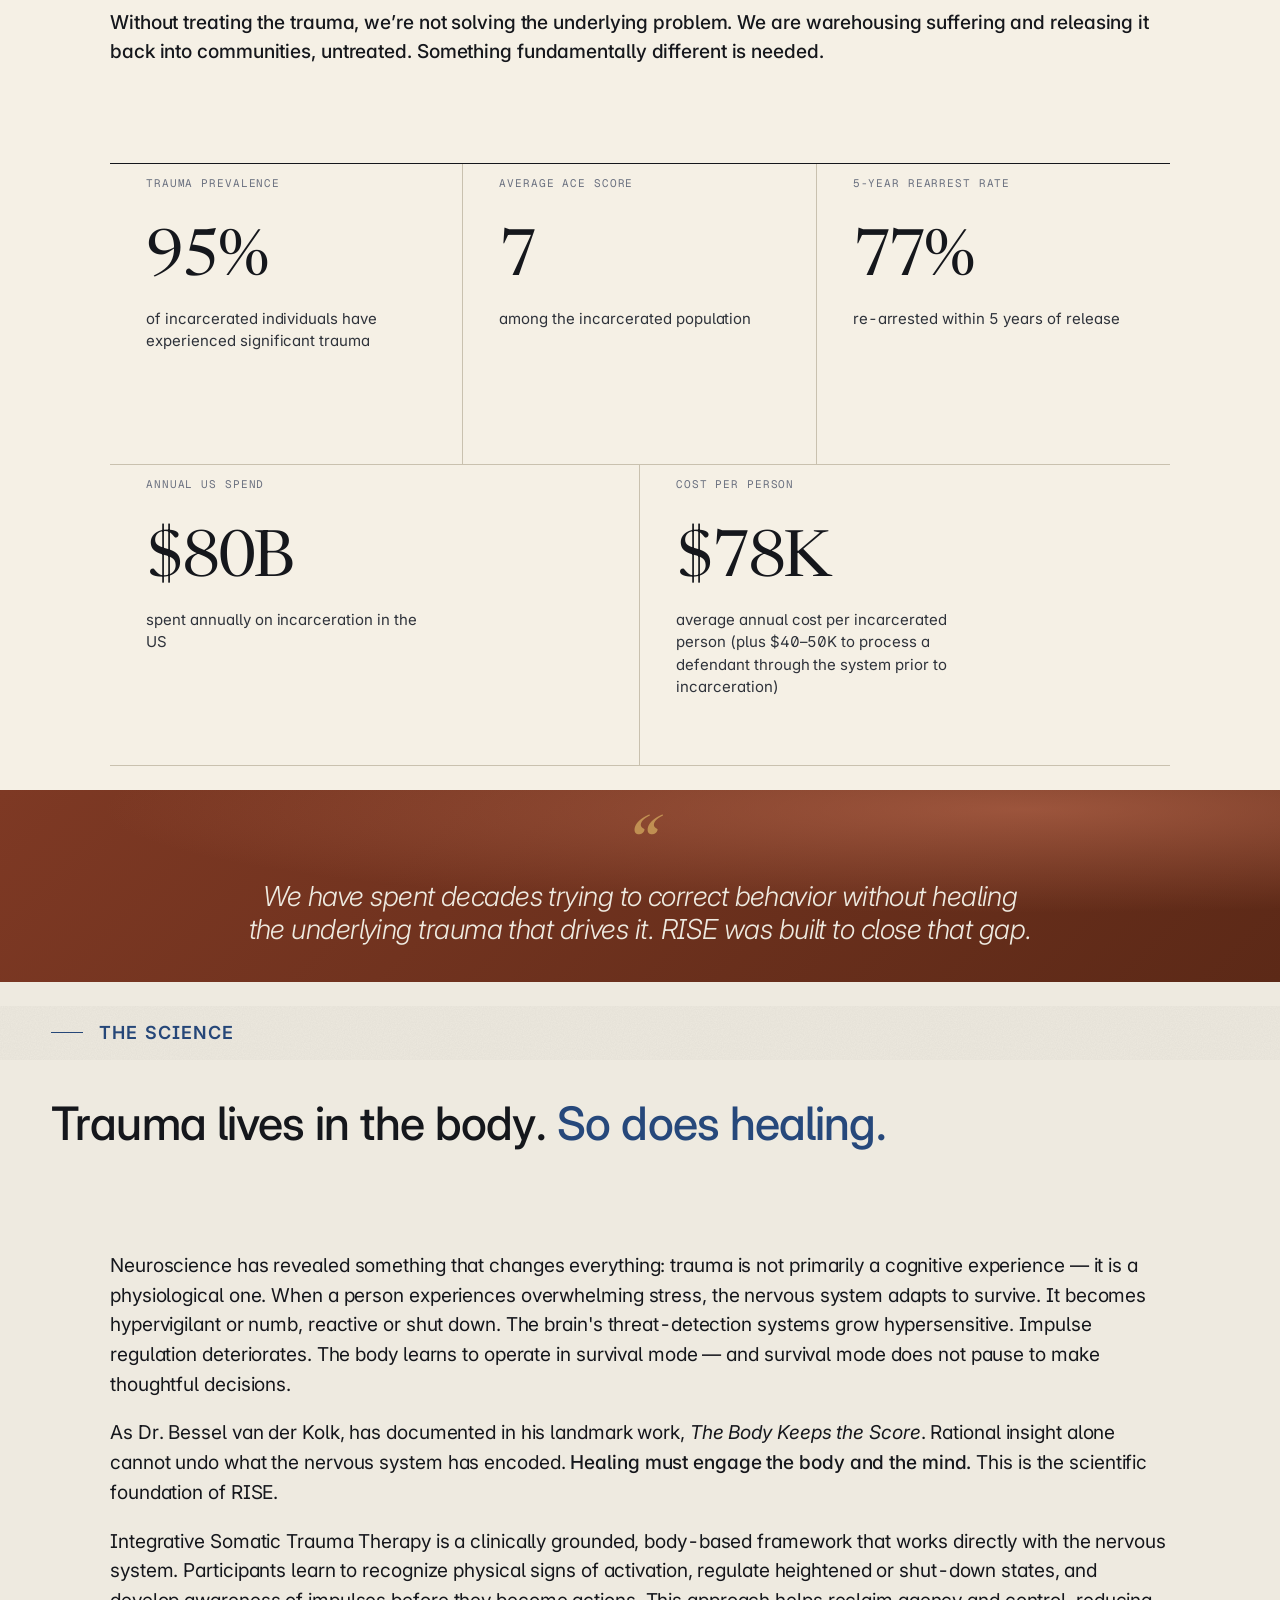
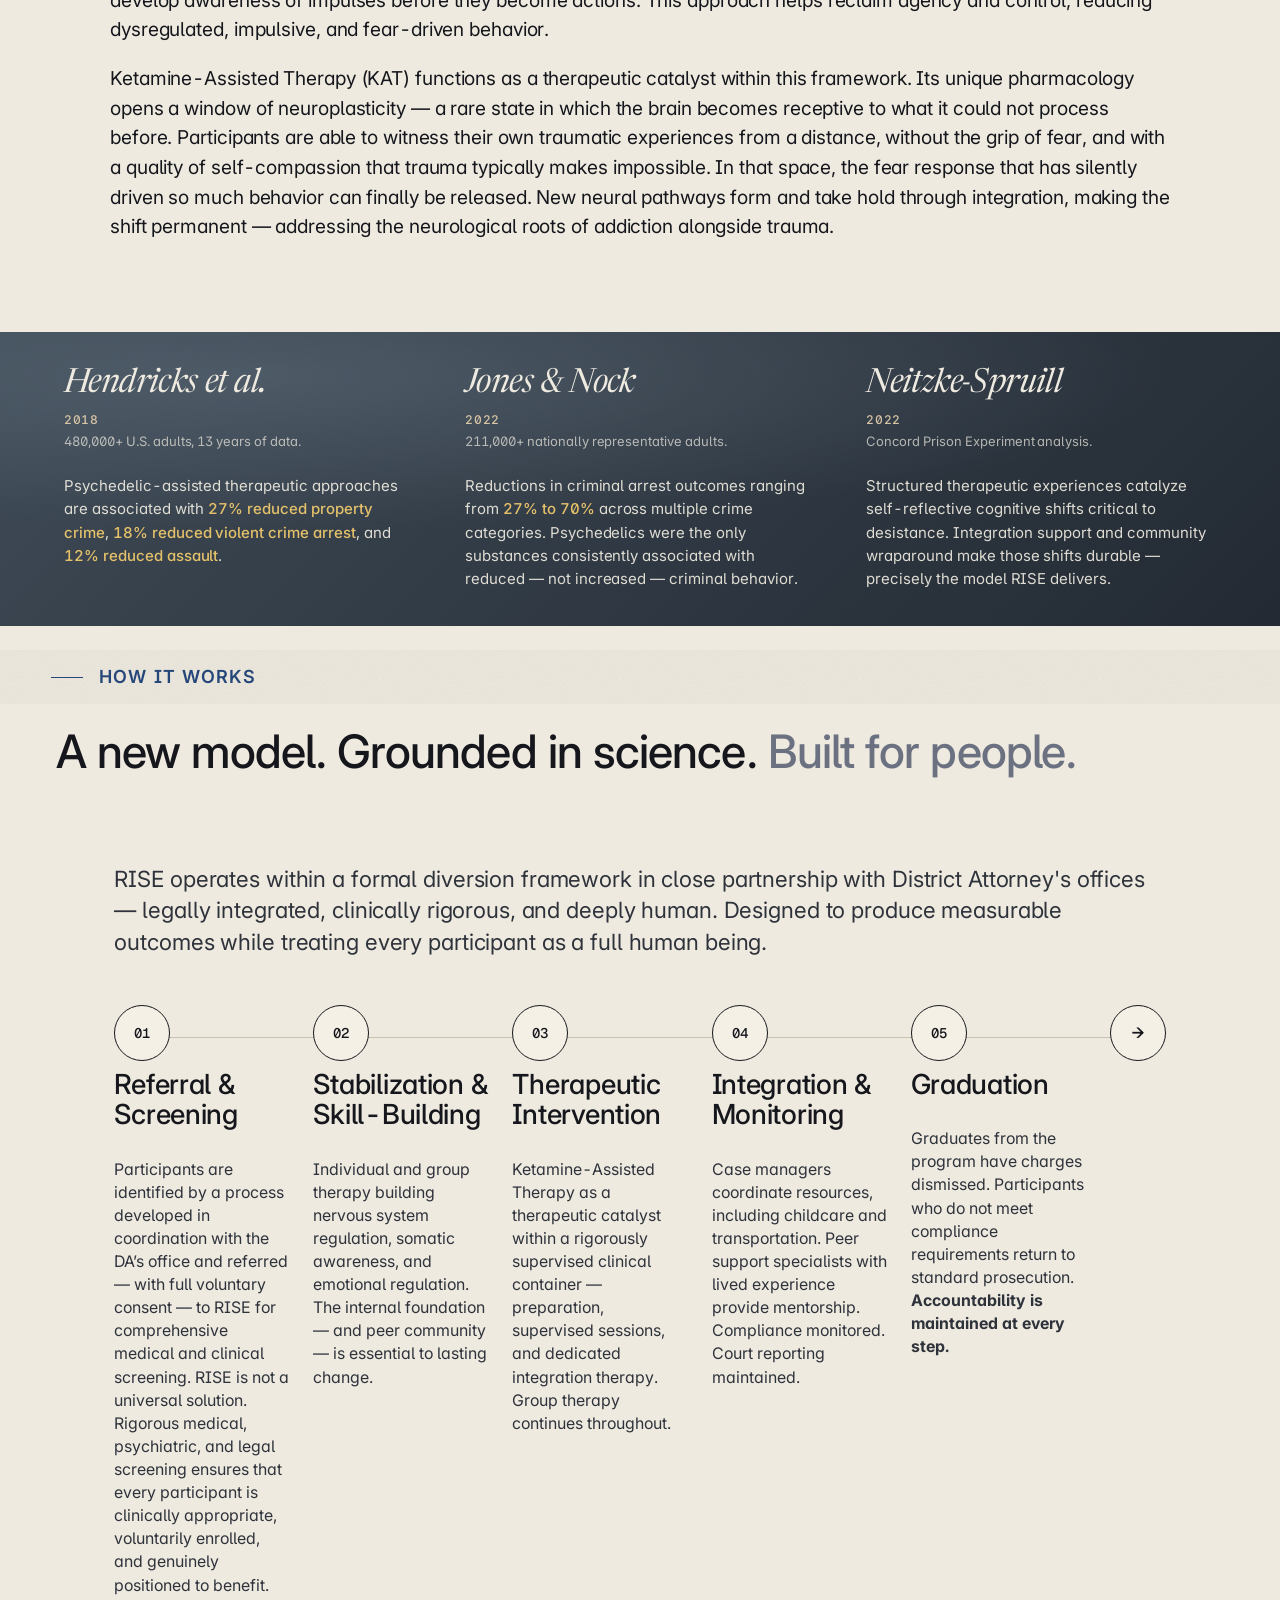
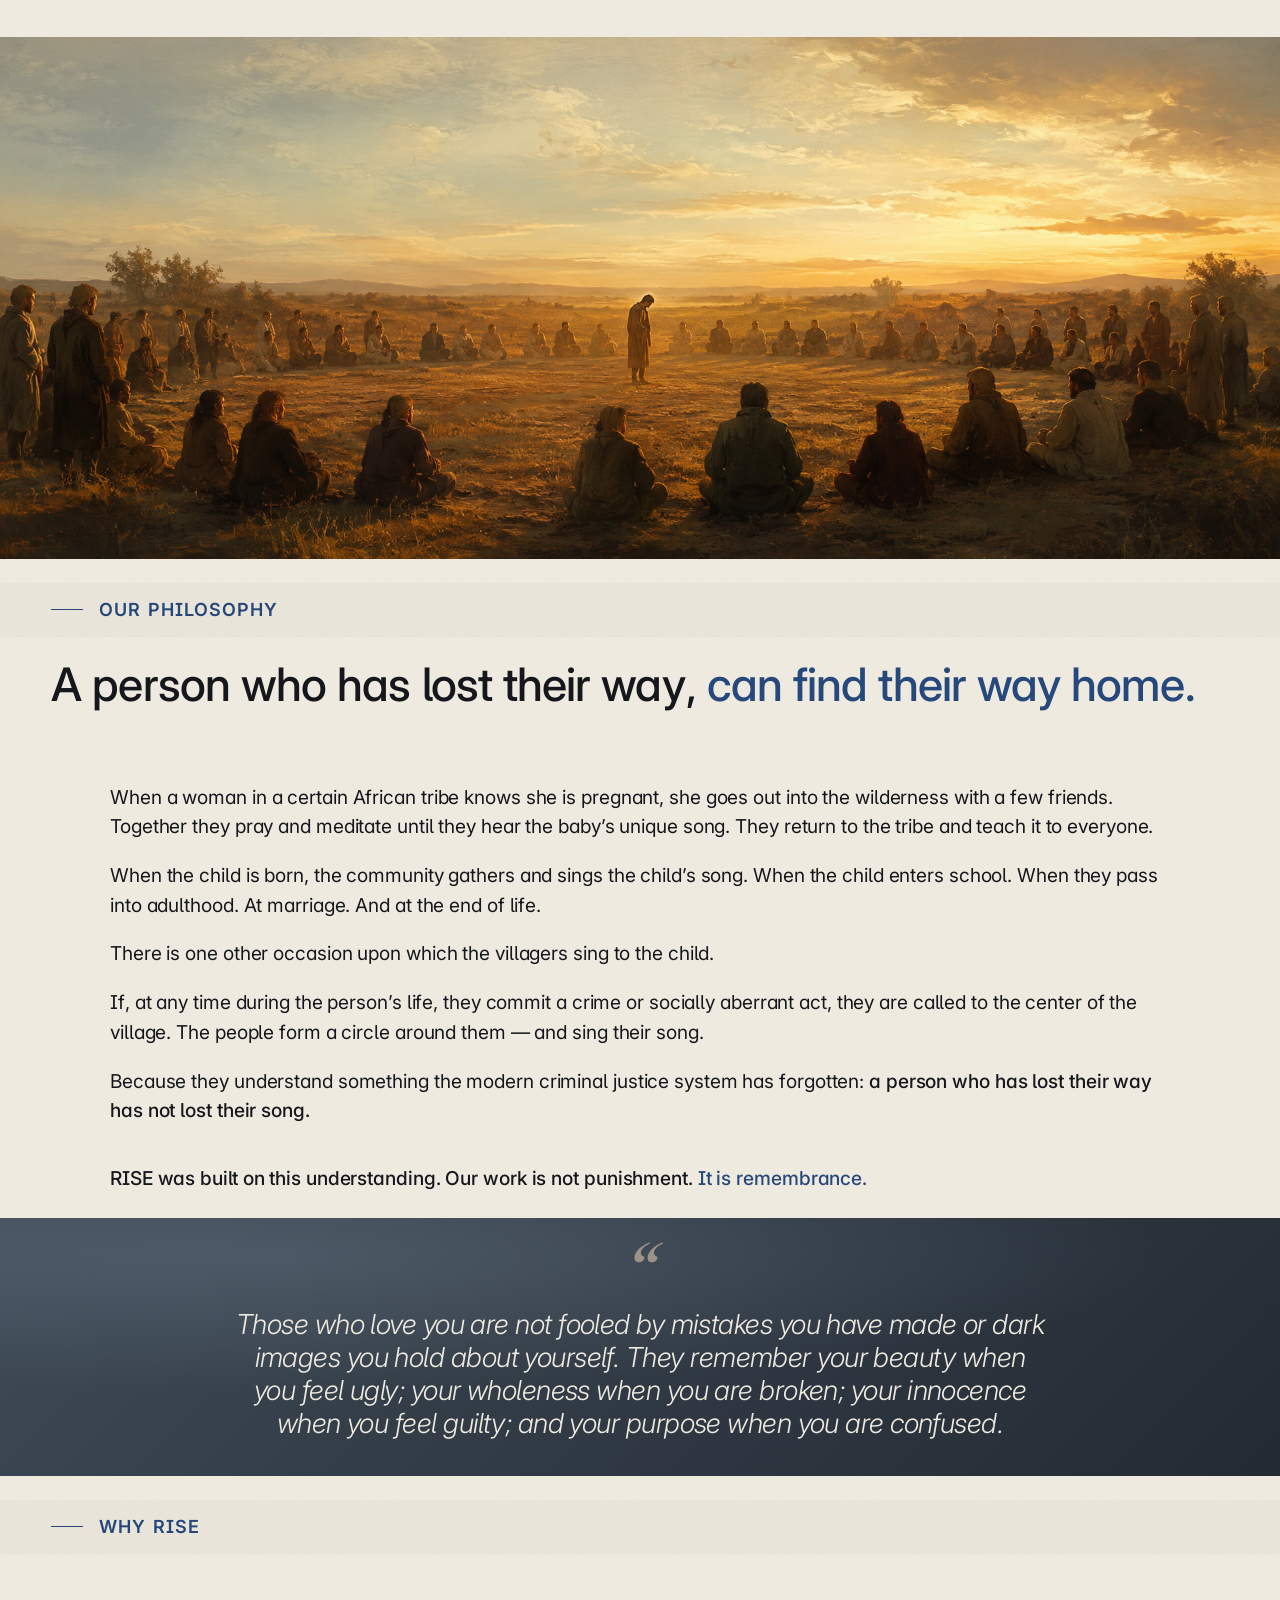
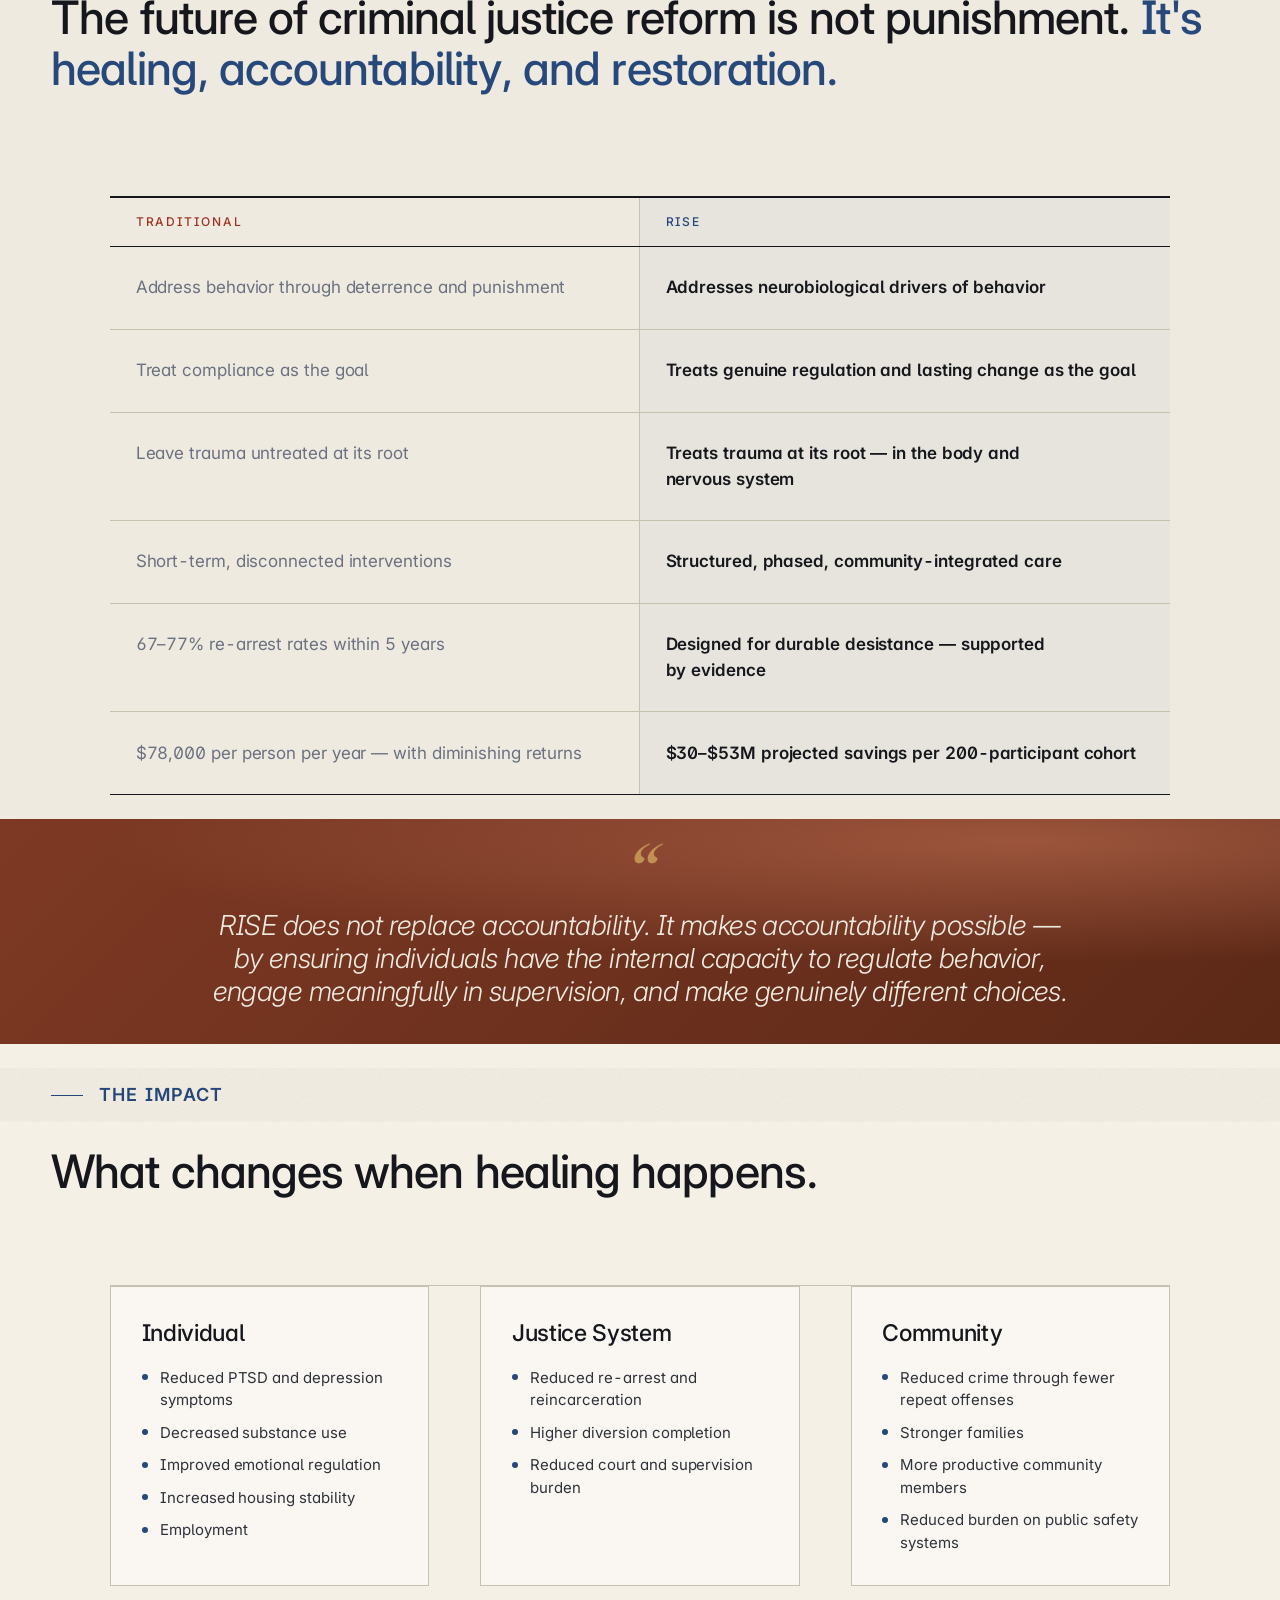
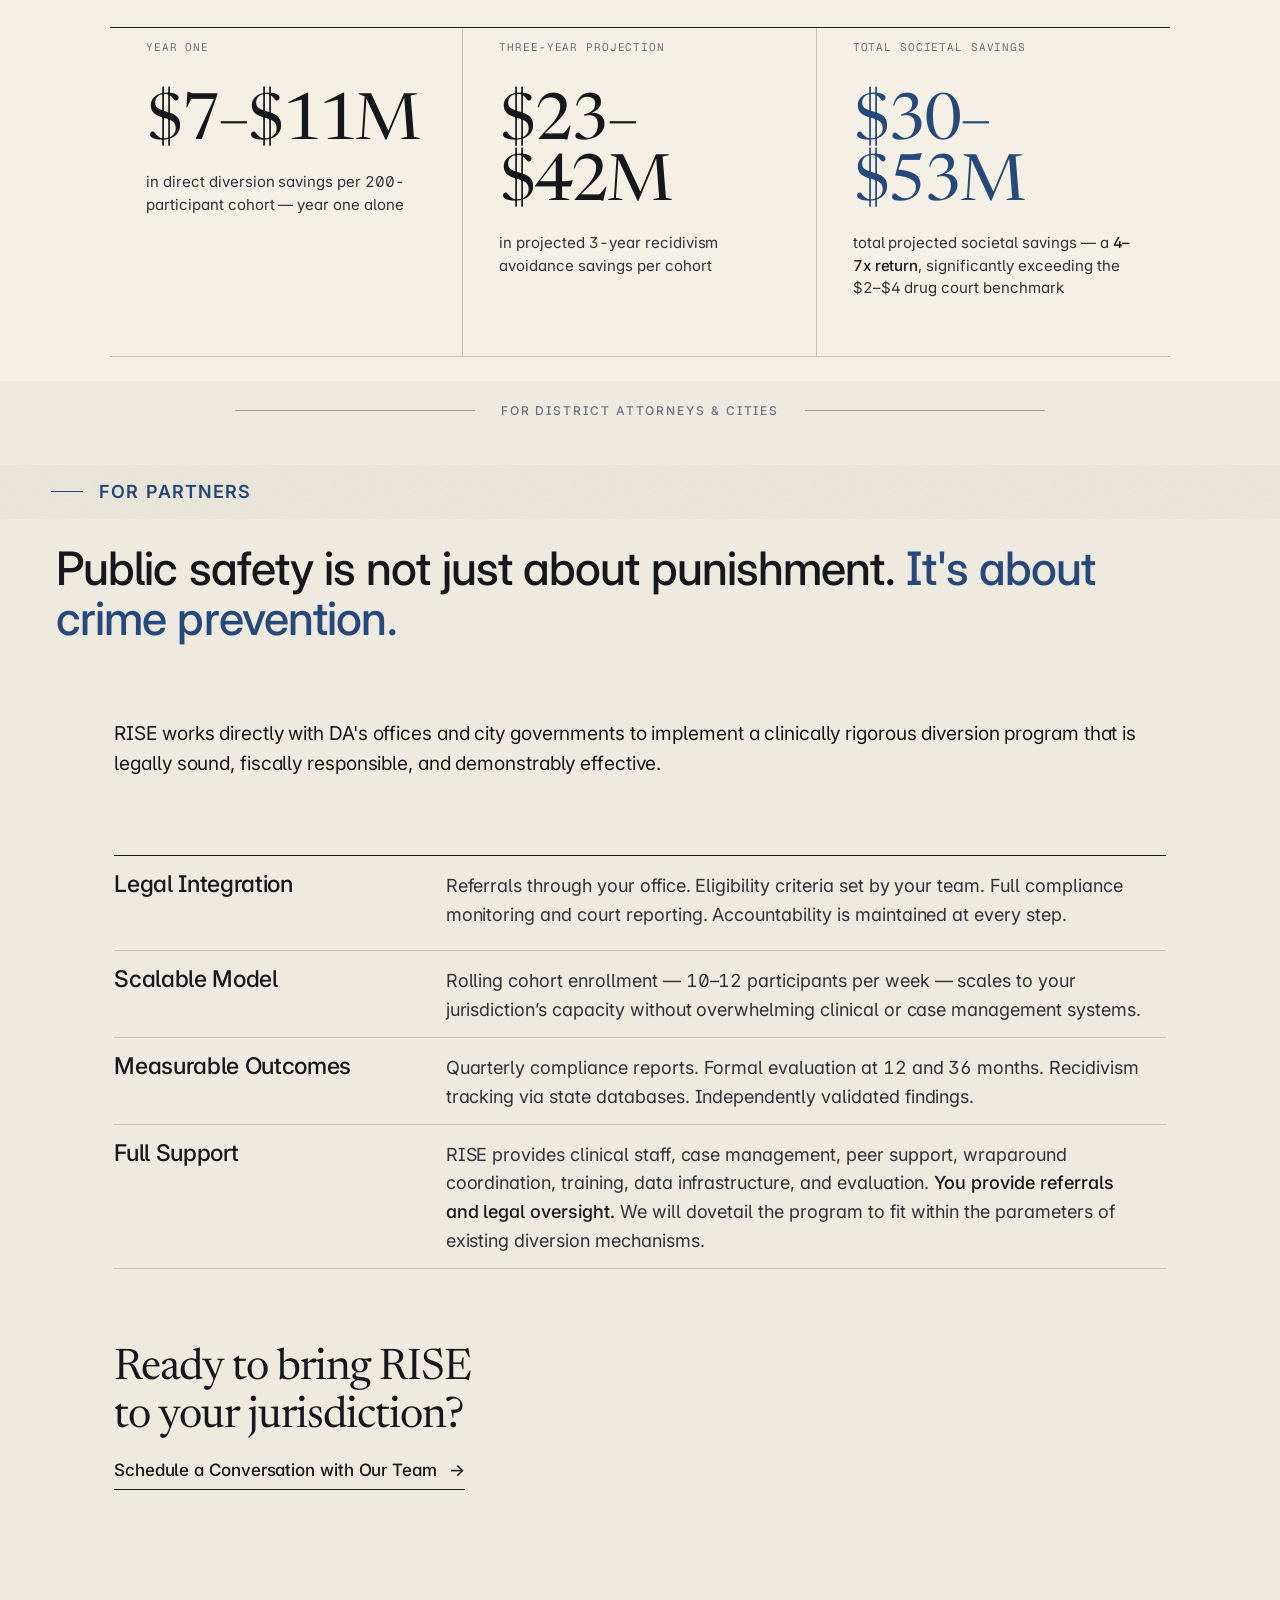
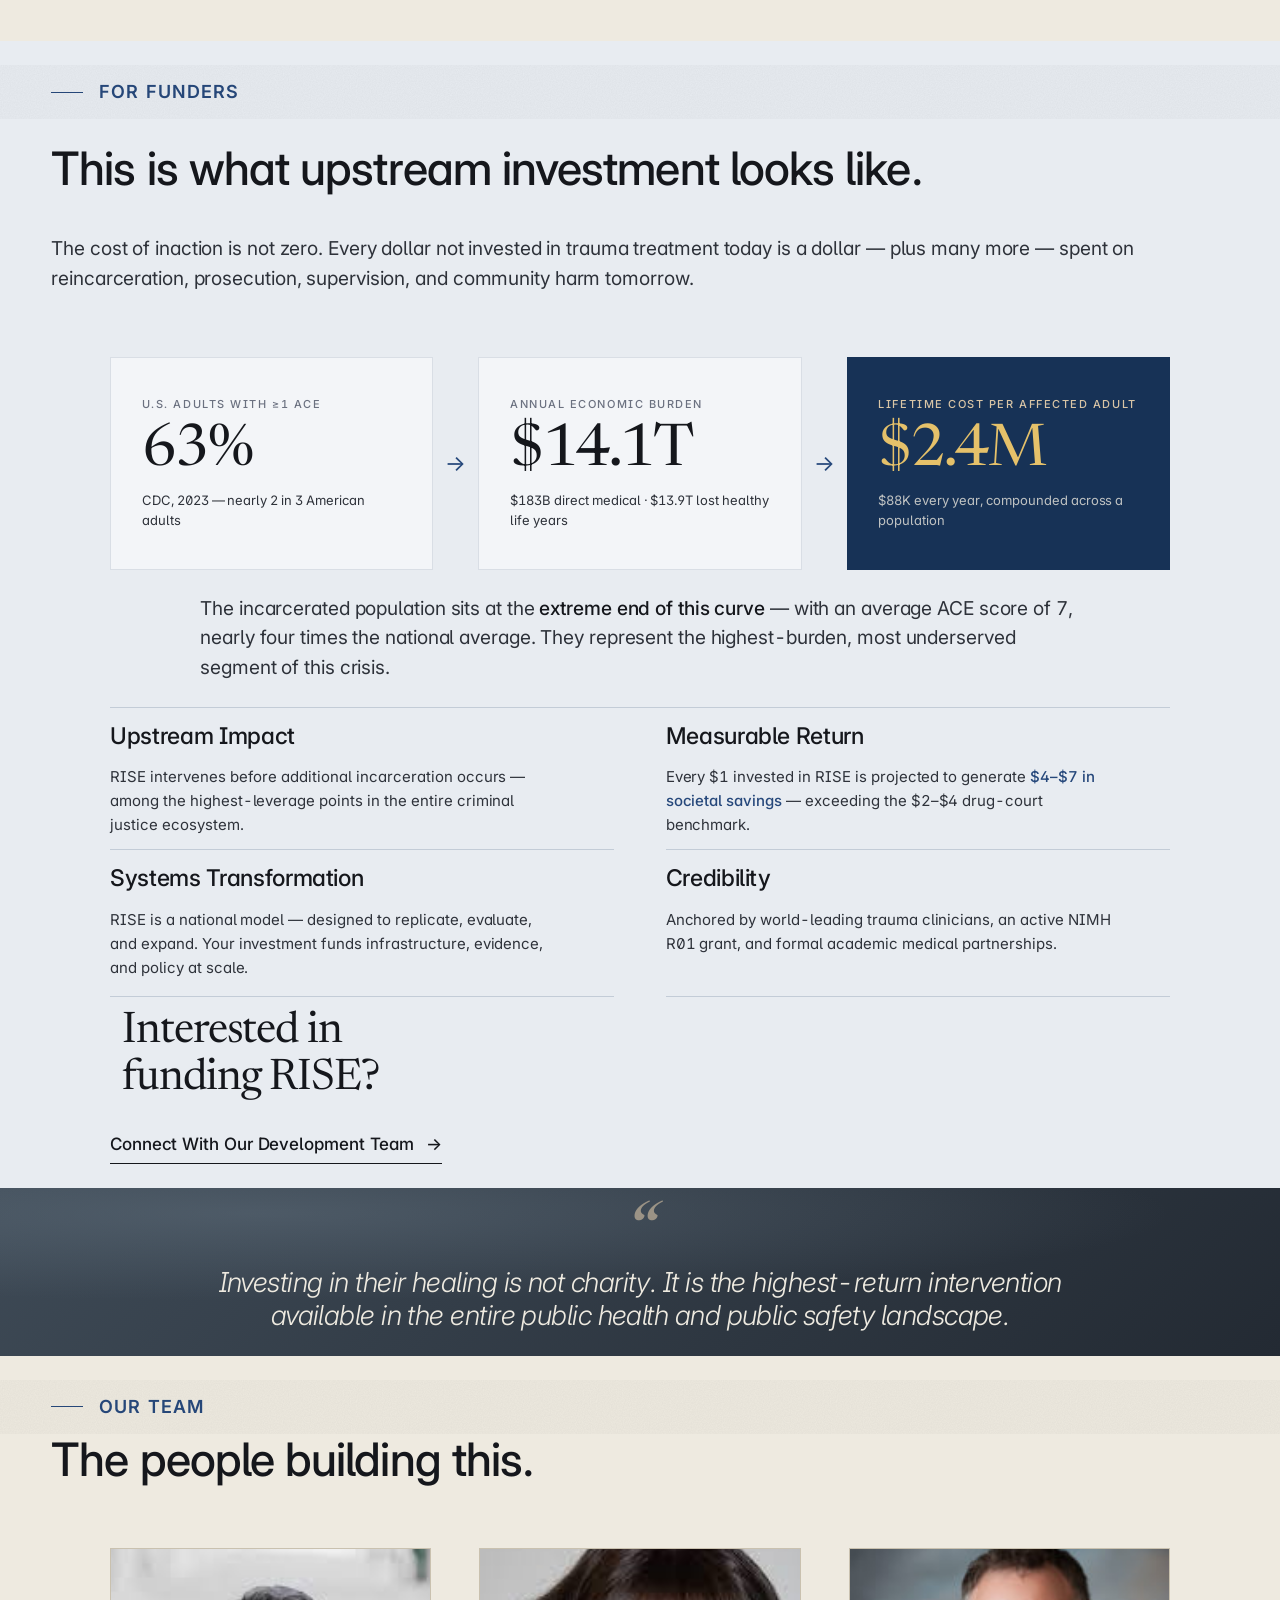
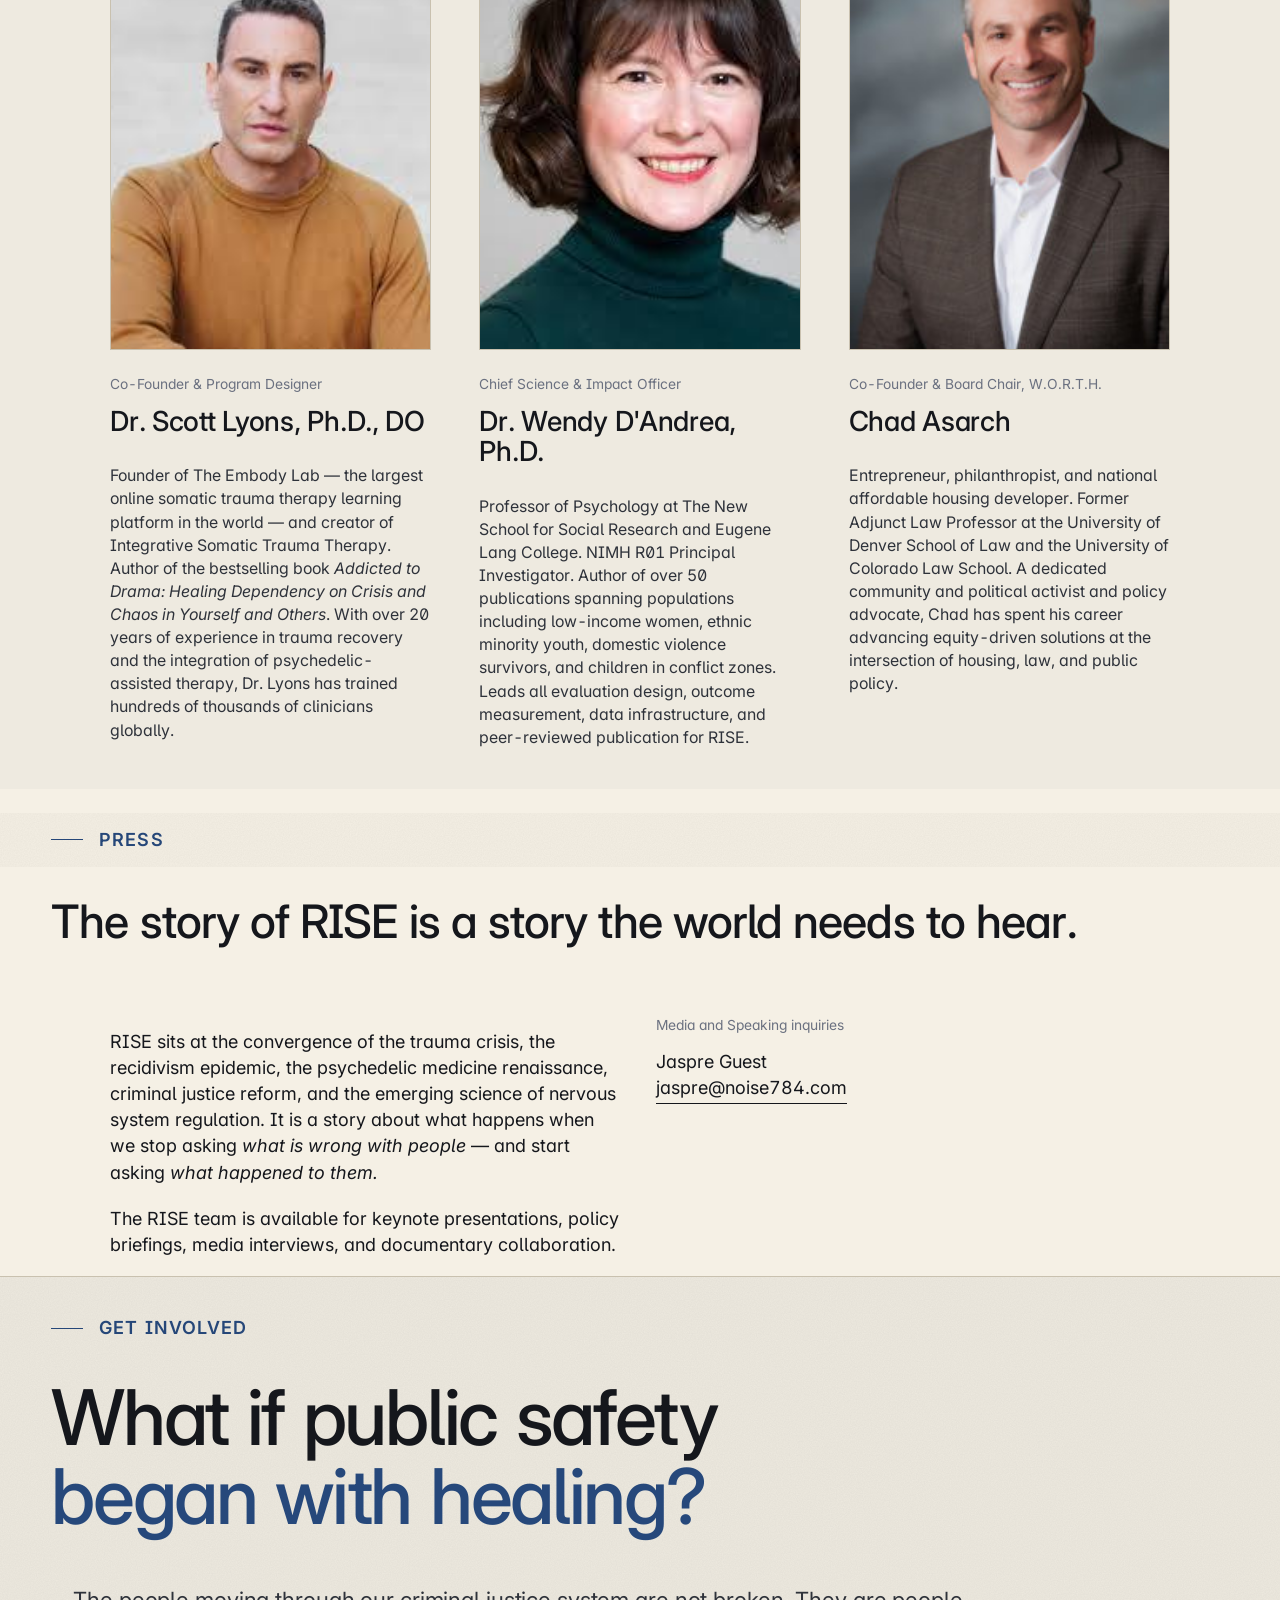
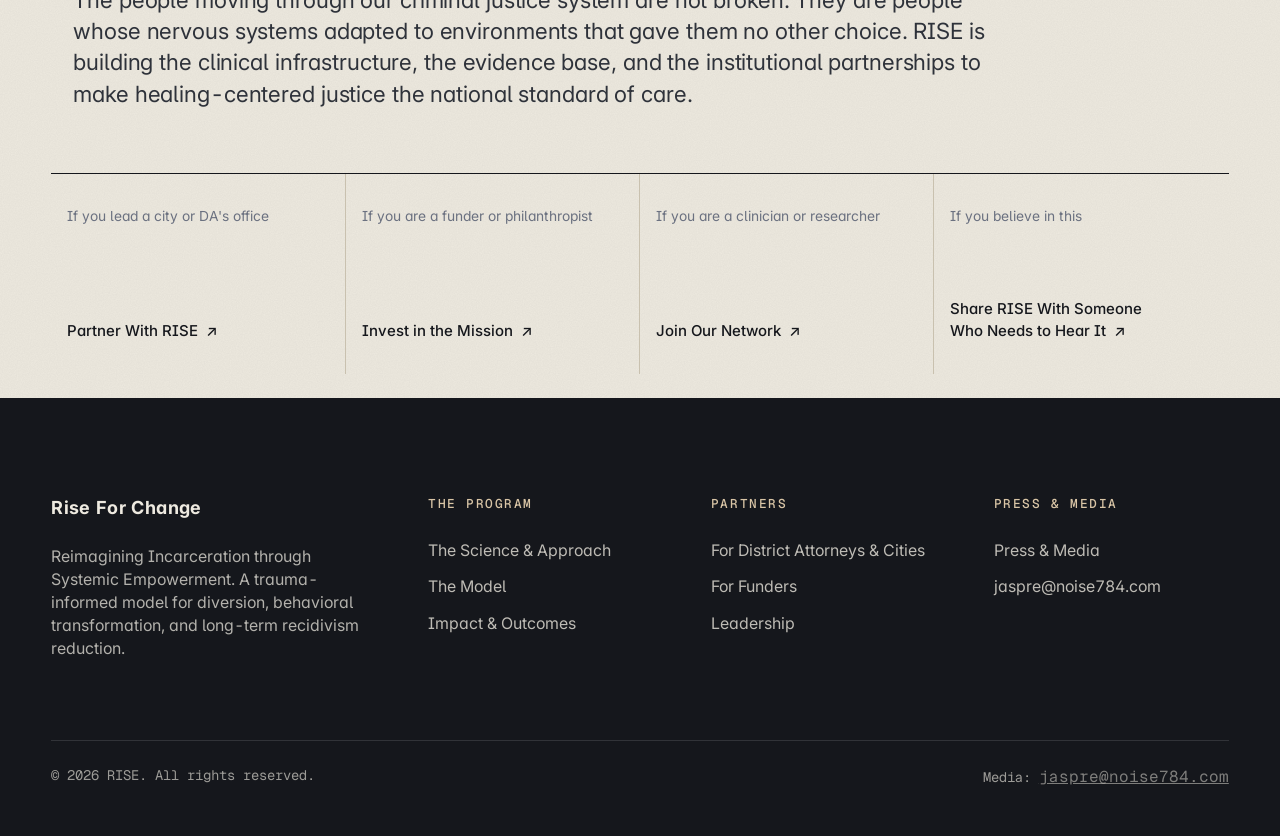
==== commit 6ff6bac8: "adjustments and ready for deploy to www.riseforchange.com" ====
--- a/index.html
+++ b/index.html
@@ -1396,7 +1396,7 @@
 
     <div class="das__cta">
       <p class="das__cta-line">Ready to bring RISE to your jurisdiction?</p>
-      <a class="das__cta-link" href="#for-das" data-magnetic="0.18">
+      <a class="das__cta-link" href="mailto:scott@drscottlyons.com?subject=Schedule%20a%20Conversation%20with%20Our%20Team" data-magnetic="0.18">
         <span>Schedule a Conversation with Our Team</span>
         <span class="das__cta-arrow" aria-hidden="true">→</span>
       </a>
@@ -1608,7 +1608,7 @@
 
     <div class="funders__cta">
       <p class="funders__cta-line" style="padding: 12px">Interested in funding RISE?</p>
-      <a class="funders__cta-link" href="mailto:scott@riseforchange.com" data-magnetic="0.18">
+      <a class="funders__cta-link" href="mailto:scott@drscottlyons.com?subject=Connect%20With%20Our%20Development%20Team" data-magnetic="0.18">
         <span>Connect With Our Development Team</span>
         <span class="funders__cta-arrow" aria-hidden="true">→</span>
       </a>
@@ -1883,7 +1883,7 @@
   <div class="container">
     <header class="section-head">
       
-      <h2 class="h2" data-reveal>The story of RISE is a story the world needs to hear.</h2>
+      <h2 class="h2" data-reveal style="margin: 29px 0px 0px">The story of RISE is a story the world needs to hear.</h2>
     </header>
 
     <div class="grid grid-2">
@@ -1914,19 +1914,19 @@
     <p class="lead prose" style="margin: 22px 0px 22px 22px">The people moving through our criminal justice system are not broken. They are people whose nervous systems adapted to environments that gave them no other choice. RISE is building the clinical infrastructure, the evidence base, and the institutional partnerships to make healing-centered justice the national standard of care.</p>
 
     <div class="final__paths grid grid-4 mt-8">
-      <a href="#for-das" class="path">
+      <a href="mailto:scott@drscottlyons.com?subject=Partner%20With%20RISE" class="path">
         <div class="caption">If you lead a city or DA's office</div>
         <span class="path__cta">Partner With RISE&nbsp;<span class="arrow">↗</span></span>
       </a>
-      <a href="#for-funders" class="path">
+      <a href="mailto:scott@drscottlyons.com?subject=Invest%20in%20the%20Mission" class="path">
         <div class="caption">If you are a funder or philanthropist</div>
         <span class="path__cta">Invest in the Mission&nbsp;<span class="arrow">↗</span></span>
       </a>
-      <a href="#leadership" class="path">
+      <a href="mailto:scott@drscottlyons.com?subject=Join%20Our%20Network" class="path">
         <div class="caption">If you are a clinician or researcher</div>
         <span class="path__cta">Join Our Network&nbsp;<span class="arrow">↗</span></span>
       </a>
-      <a href="#press" class="path">
+      <a href="mailto:?subject=Sharing%20RISE&body=I%20wanted%20to%20share%20RISE%20with%20you%20-%20a%20trauma-informed%20diversion%20model%20built%20to%20reduce%20recidivism%20at%20its%20root.%20Learn%20more%20at%20www.riseforchange.com" class="path">
         <div class="caption">If you believe in this</div>
         <span class="path__cta">Share RISE With Someone Who Needs to Hear It&nbsp;<span class="arrow">↗</span></span>
       </a>
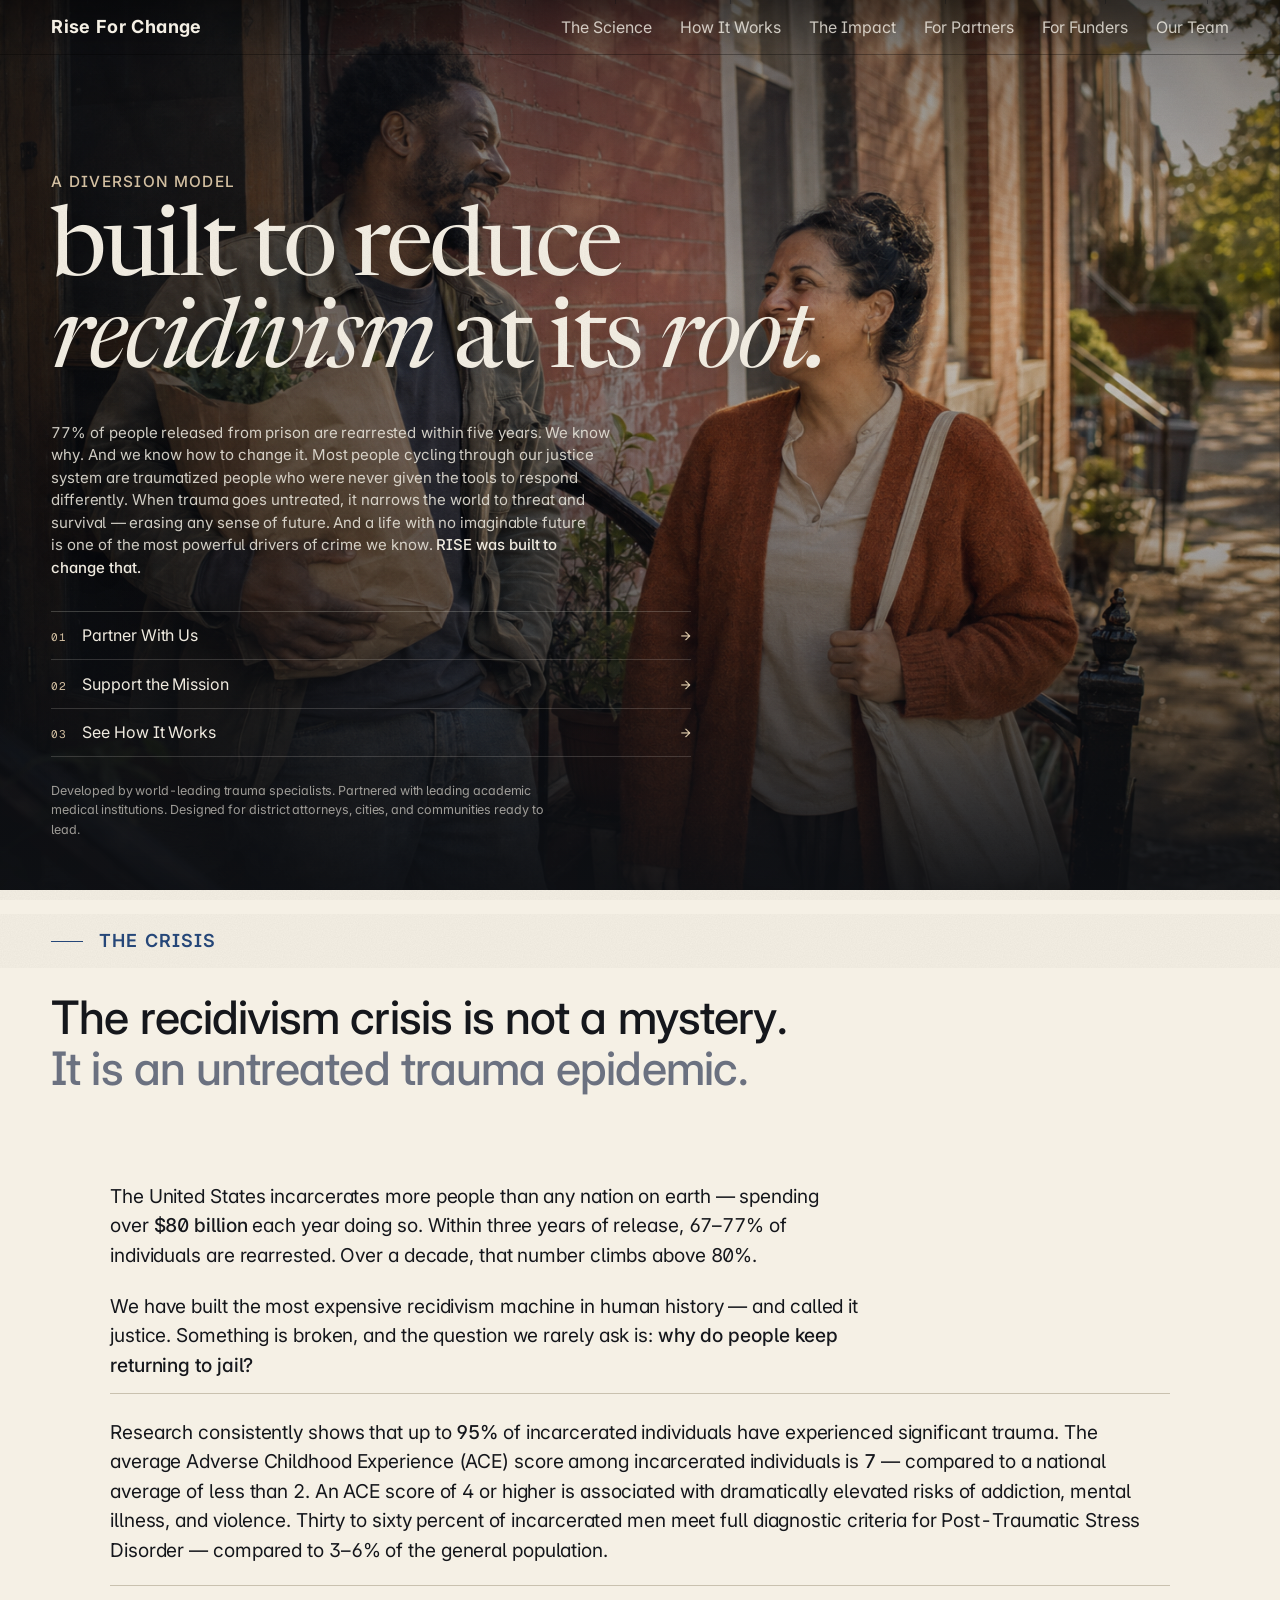
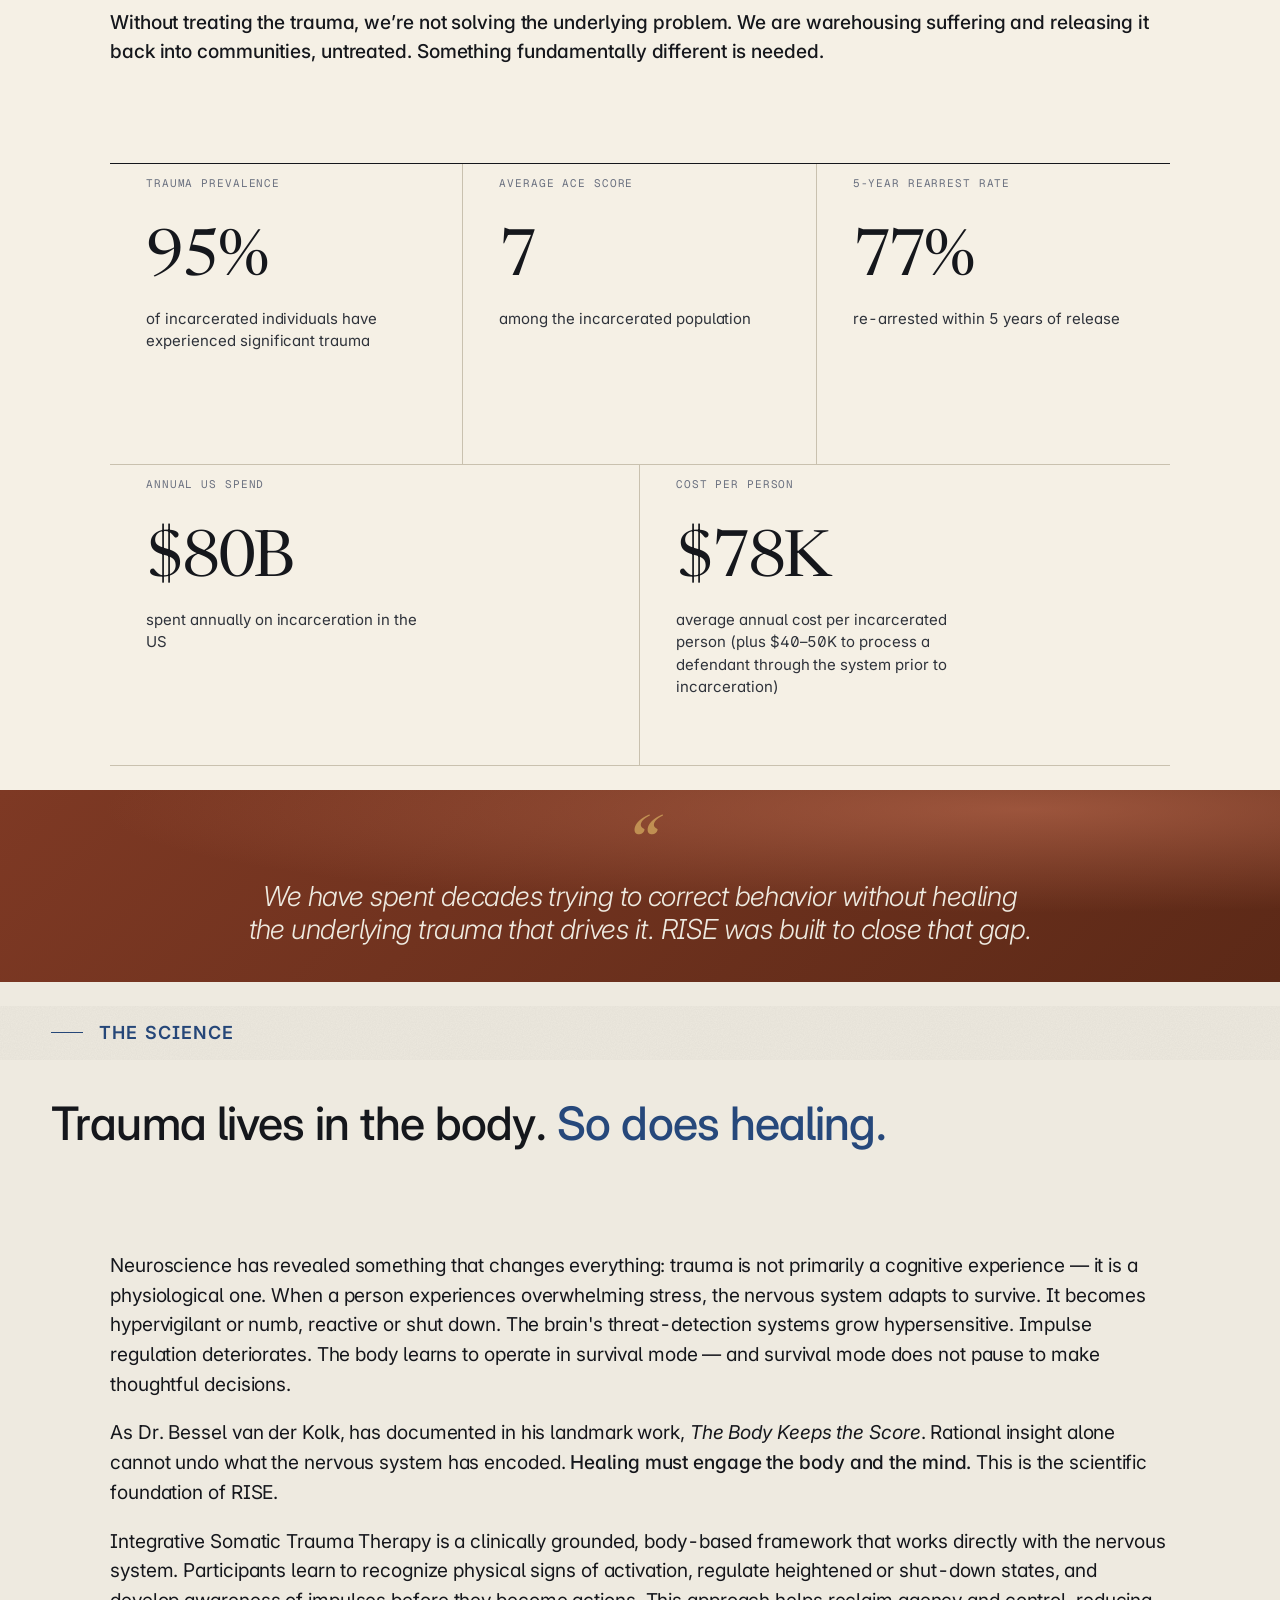
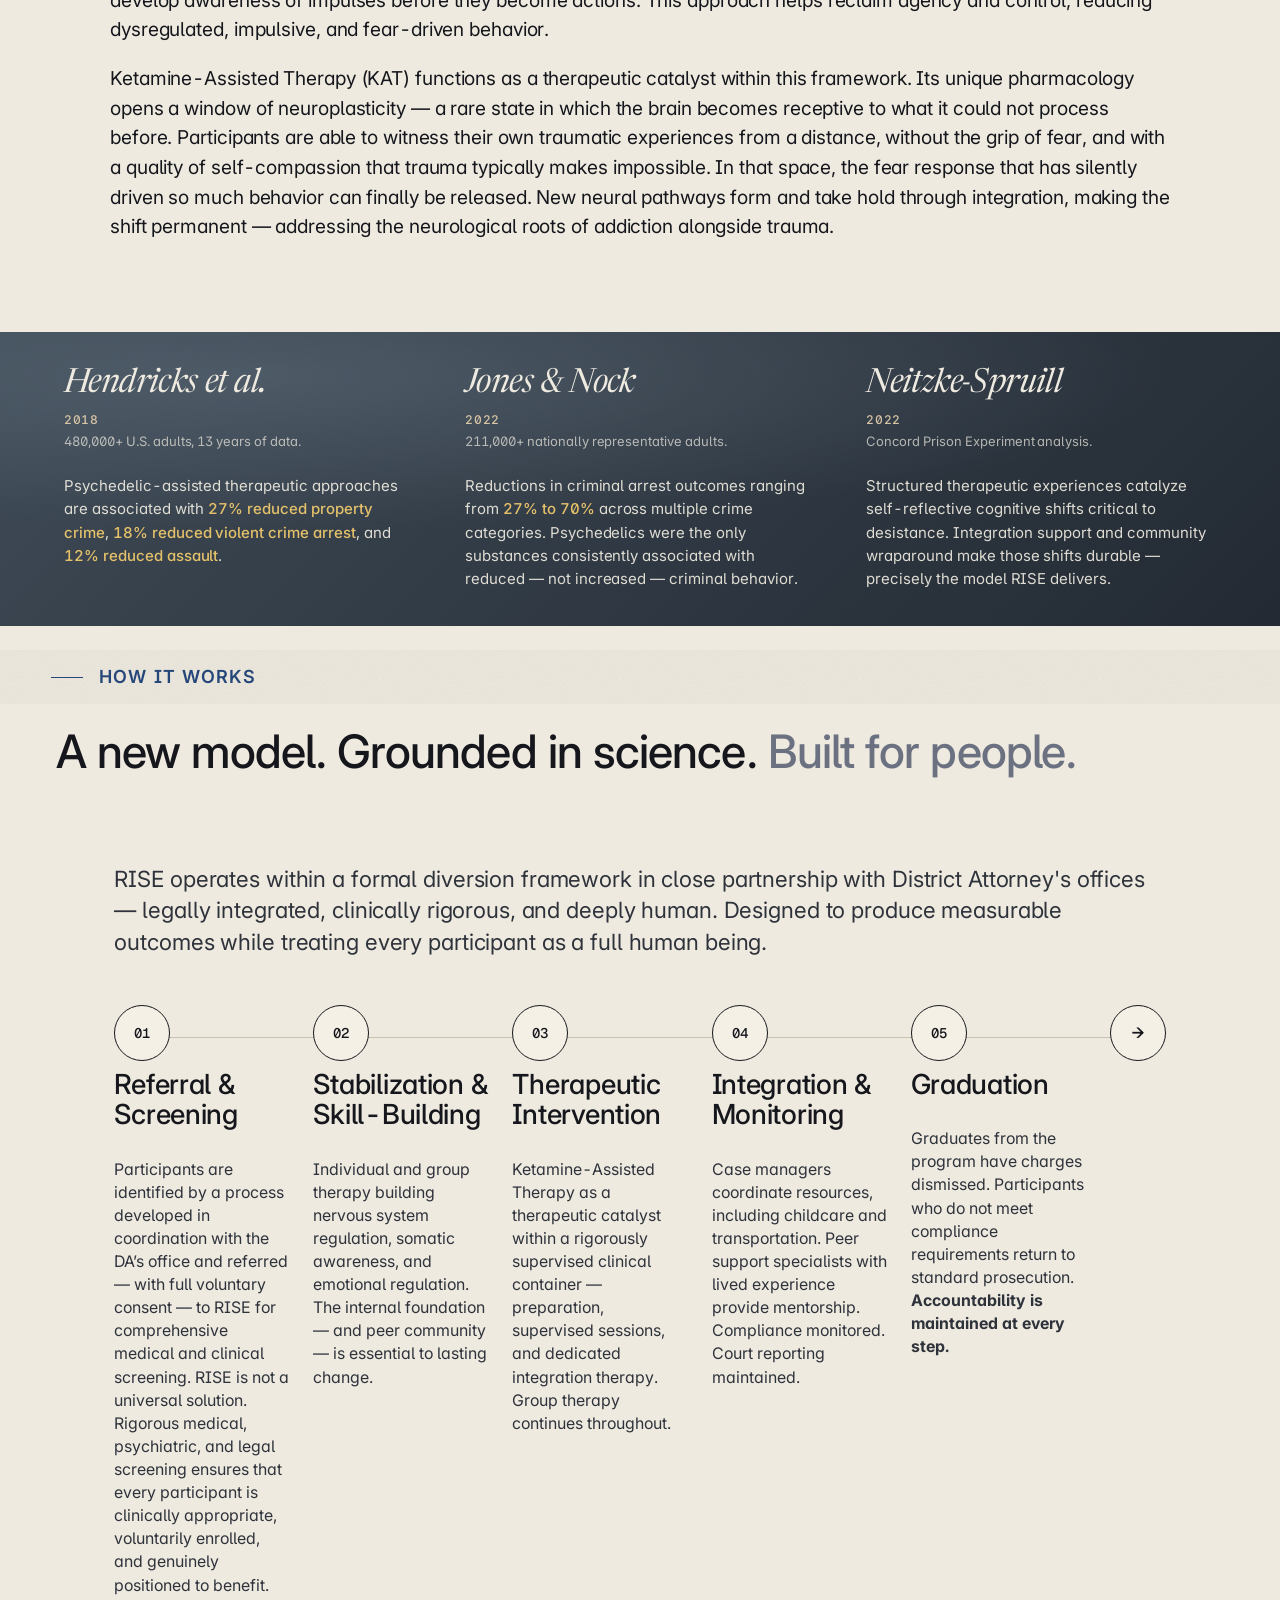
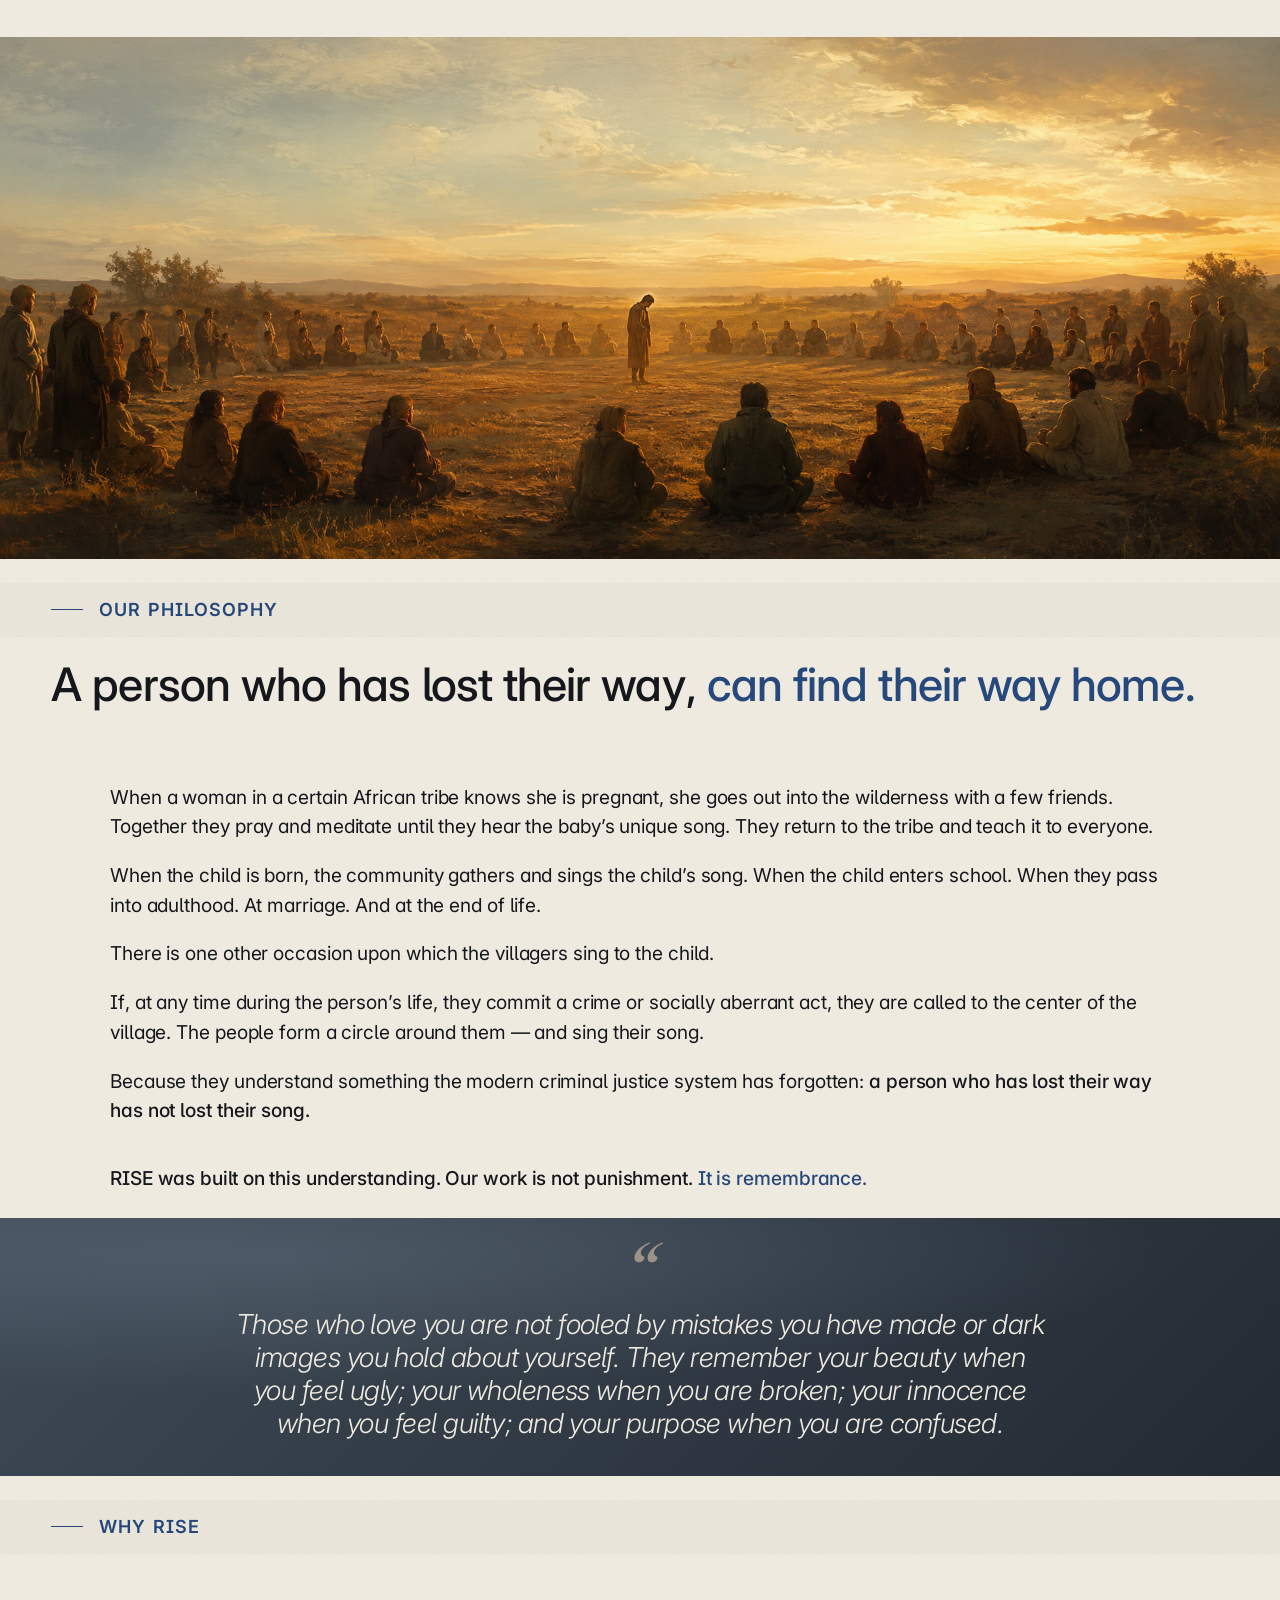
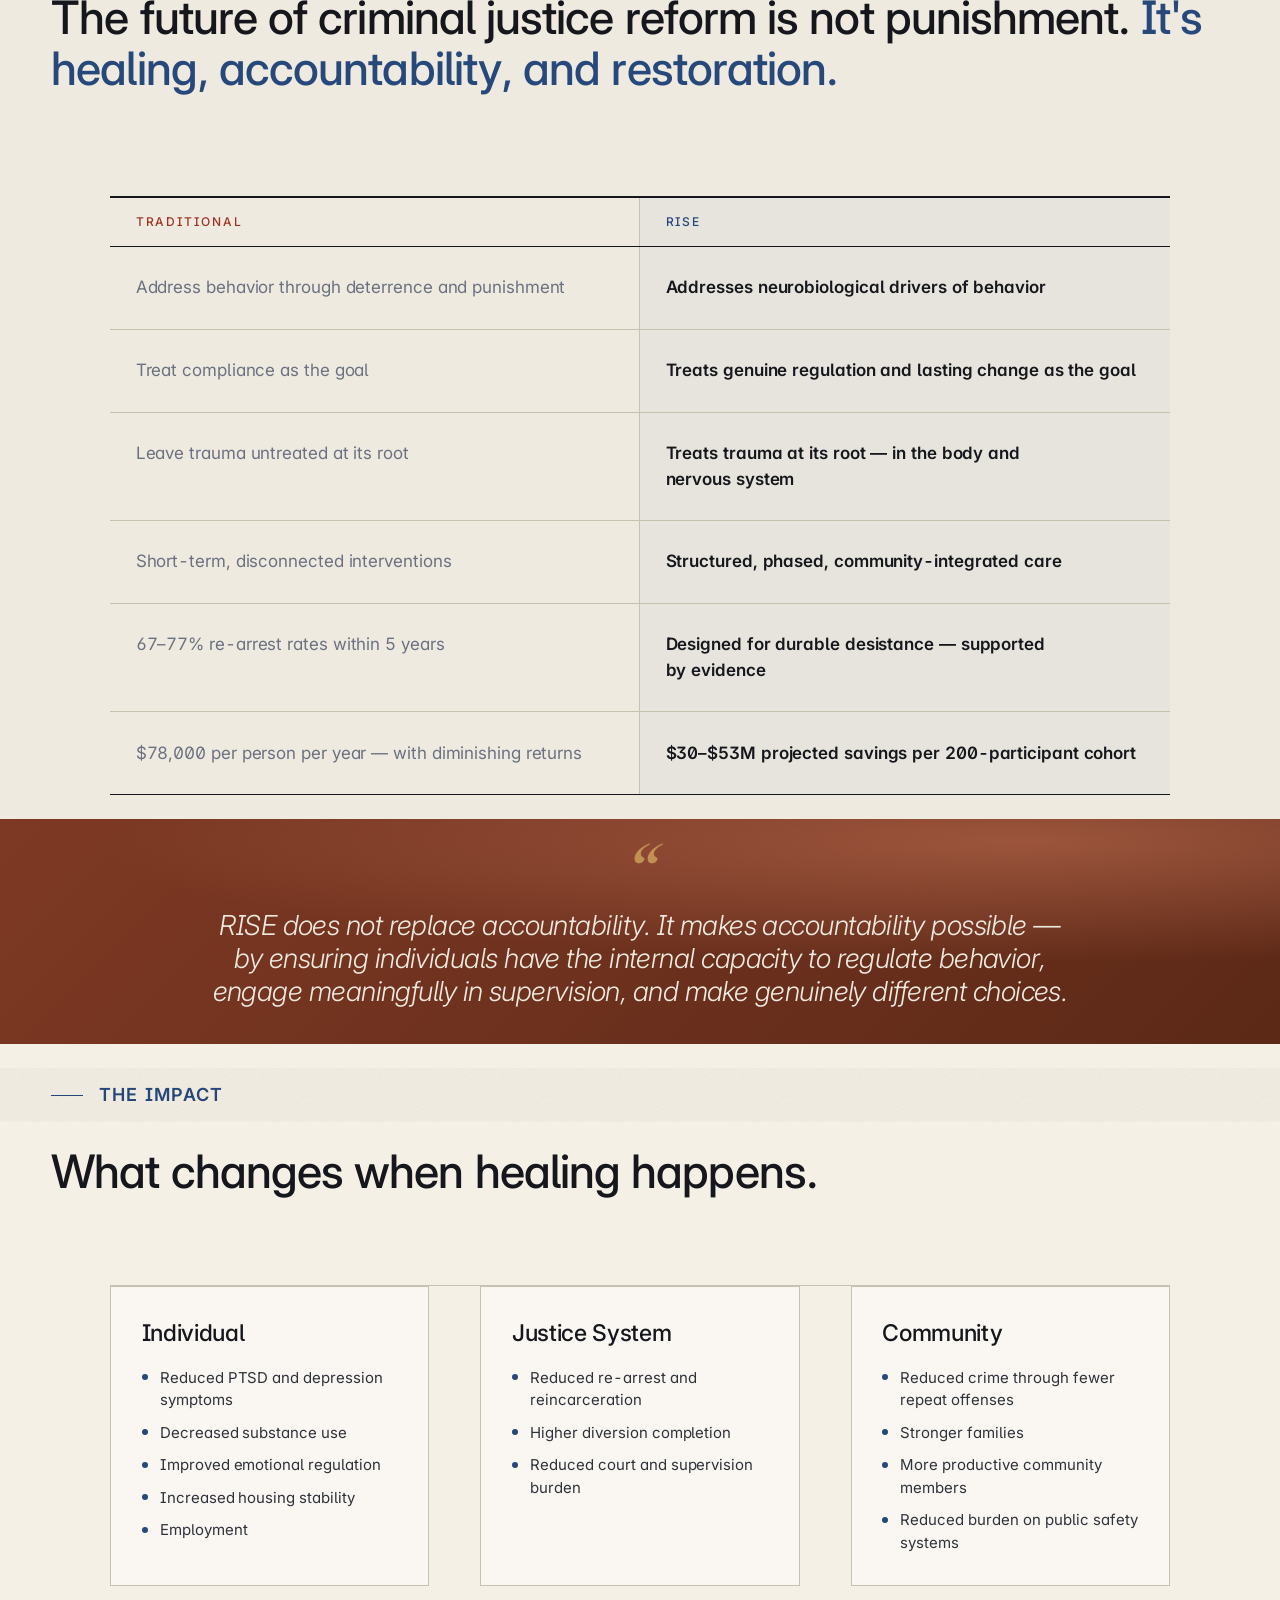
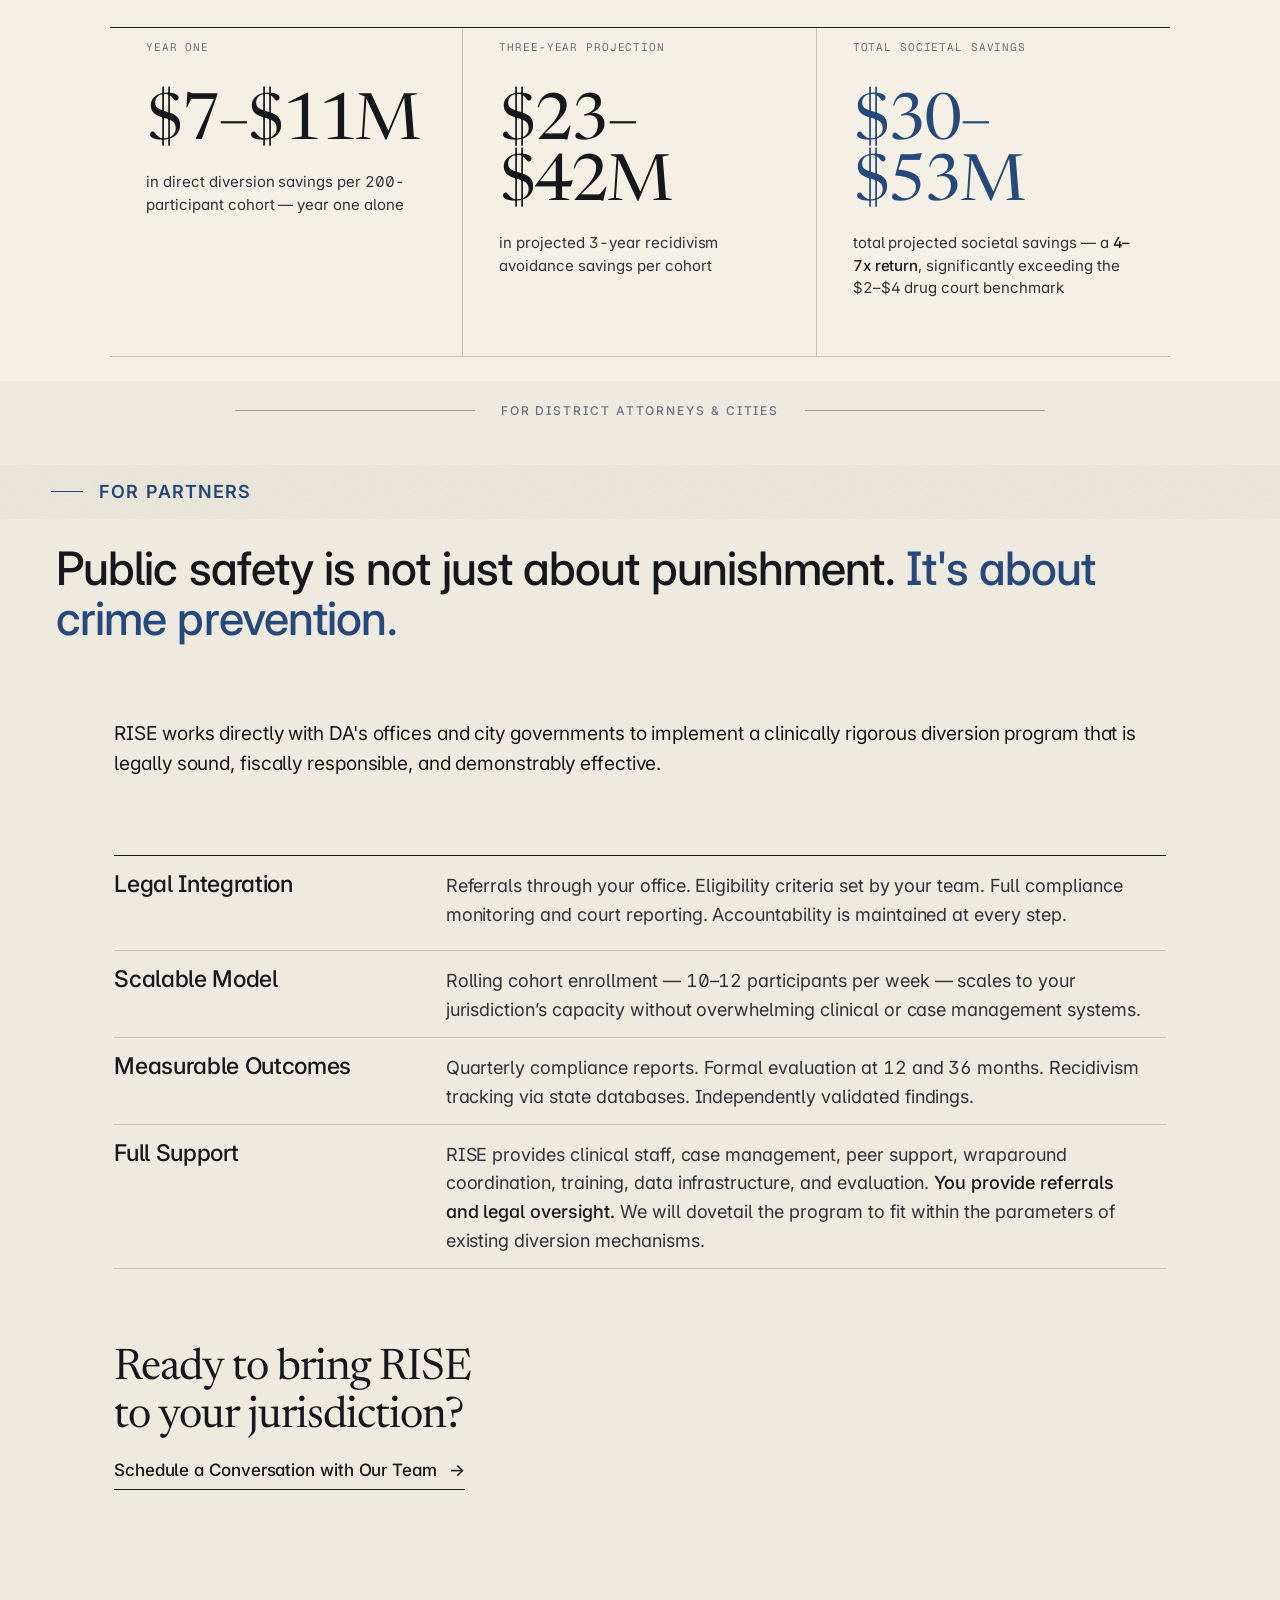
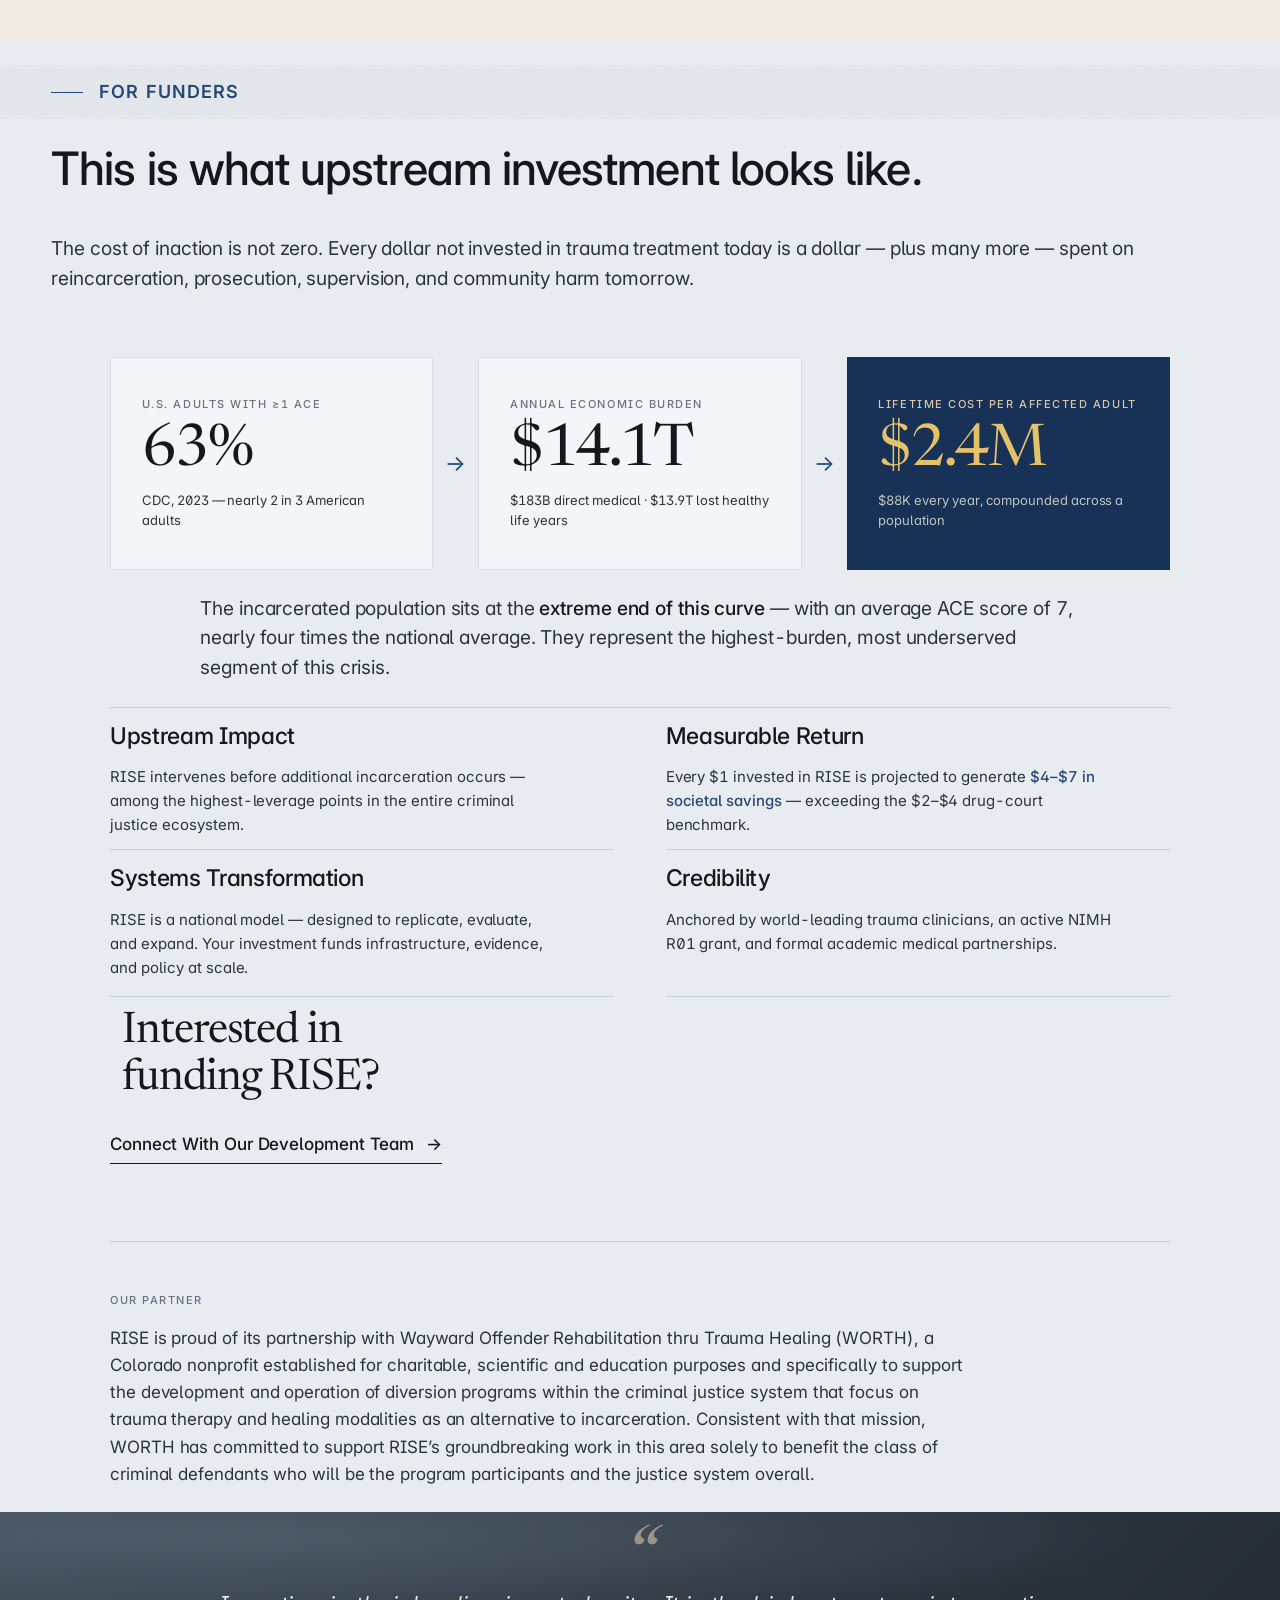
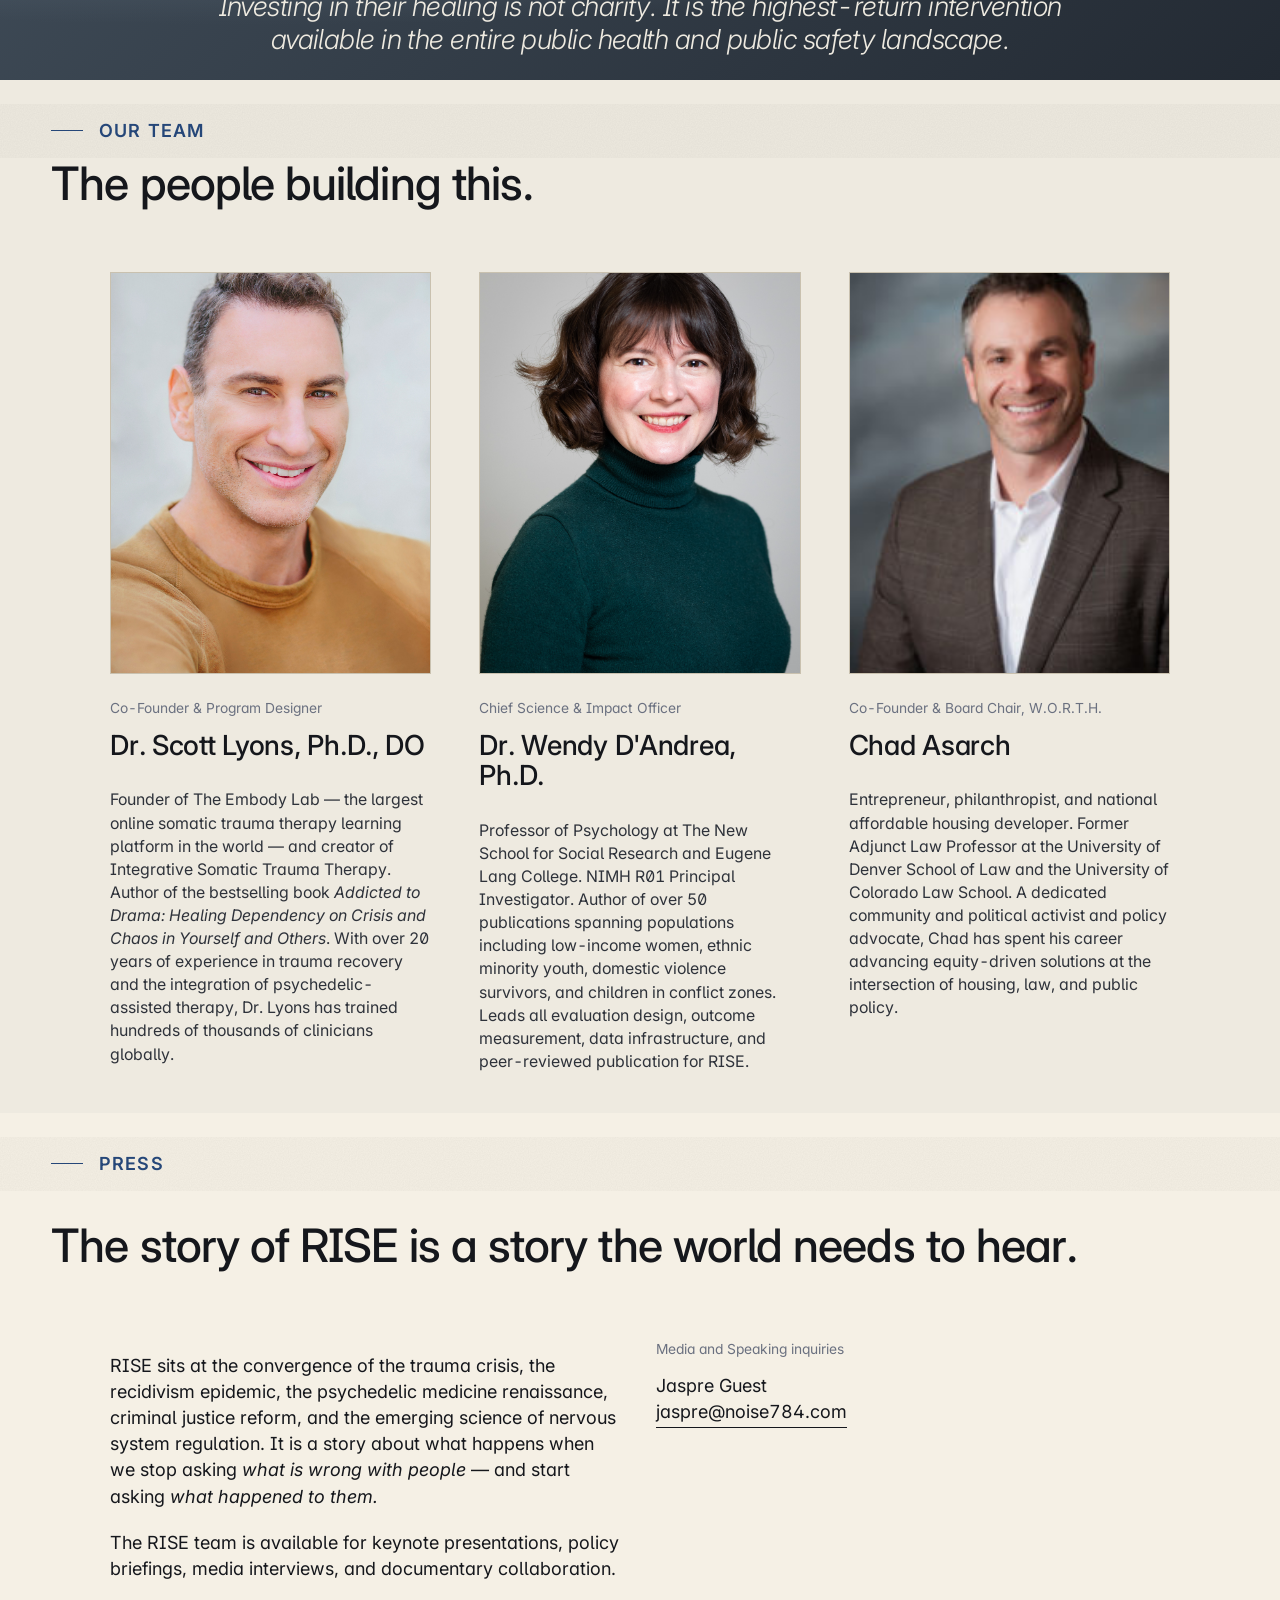
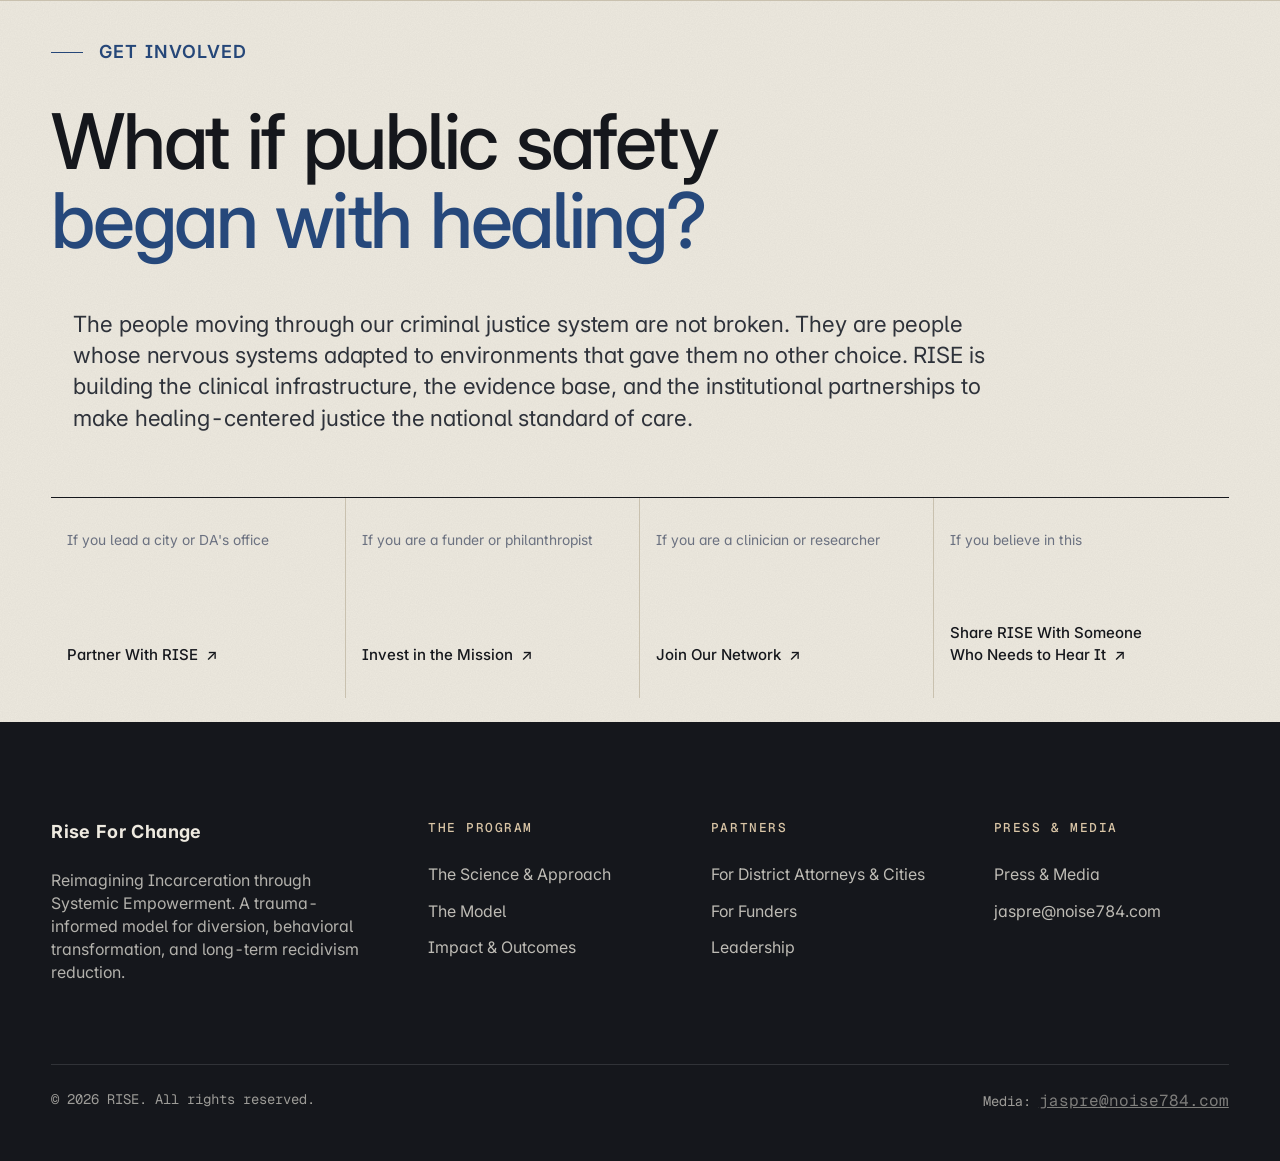
==== commit d9e2f2fd: "adding additional information" ====
--- a/index.html
+++ b/index.html
@@ -16,8 +16,6 @@
 <template id="__bundler_thumbnail">
 <svg xmlns="http://www.w3.org/2000/svg" viewBox="0 0 100 100"><rect width="100" height="100" fill="#15171C"/><text x="50" y="58" text-anchor="middle" font-family="Georgia, serif" font-style="italic" font-size="30" fill="#EEEAE0">R</text></svg>
 </template>
-
-
 <!-- ============================ NAV ============================ -->
 <nav class="nav nav--on-image" id="site-nav">
   <div class="nav__inner">
@@ -42,33 +40,26 @@
       <a href="#leadership">Our Team</a>
       <a href="#press">Press</a></div>
   </nav>
-
 <!-- ============================ COVER ============================ -->
 <header class="cover" data-screen-label="00 Cover">
-
   <!-- Full-bleed photograph as backdrop -->
   <img src="images/hero.png" alt="Two people in their neighborhood, in conversation in afternoon light." class="cover__bg">
   <div class="cover__scrim" aria-hidden="true"></div>
-
   <!-- Overlay composition -->
   <div class="cover__overlay">
     <div class="cover__overlay-inner">
-
       <!-- Opening line -->
       <span class="cover__open" data-kinetic data-kinetic-step="48" data-kinetic-delay="800">A diversion model</span>
-
       <!-- Bold display headline -->
       <h1 class="cover__h" data-kinetic data-kinetic-step="80" data-kinetic-delay="1100">
         built to reduce
         <em class="cover__h-em">recidivism</em>
         at its <em class="cover__h-em">root.</em>
       </h1>
-
       <!-- Subheadline (approved copy verbatim) -->
       <p class="cover__sub" data-kinetic data-kinetic-step="18" data-kinetic-delay="2400">
         77% of people released from prison are rearrested within five years. We know why. And we know how to change it. Most people cycling through our justice system are traumatized people who were never given the tools to respond differently. When trauma goes untreated, it narrows the world to threat and survival — erasing any sense of future. And a life with no imaginable future is one of the most powerful drivers of crime we know. <strong>RISE was built to change that.</strong>
       </p>
-
       <!-- CTAs -->
       <nav class="cover__cta" aria-label="Primary calls to action">
         <a class="cover__cta-link" href="#for-das" data-magnetic="0.18">
@@ -87,17 +78,13 @@
           <span class="cover__cta-arrow" aria-hidden="true">→</span>
         </a>
       </nav>
-
       <!-- Credibility line at the foot -->
       <aside class="cover__credit">
         Developed by world-leading trauma specialists. Partnered with leading academic medical institutions. Designed for district attorneys, cities, and communities ready to lead.
       </aside>
-
     </div>
   </div>
-
 </header>
-
 <style>
 /* =========================================================
    COVER — full-bleed photograph with overlaid bold headline
@@ -129,7 +116,6 @@
 @media (prefers-reduced-motion: reduce) {
   .cover__bg { opacity: 1; transform: none; animation: none; }
 }
-
 .cover__scrim {
   position: absolute;
   inset: 0;
@@ -139,7 +125,6 @@
     linear-gradient(180deg, rgba(14,16,20,0.45) 0%, rgba(14,16,20,0.10) 35%, rgba(14,16,20,0.30) 65%, rgba(14,16,20,0.92) 100%),
     linear-gradient(90deg, rgba(14,16,20,0.55) 0%, rgba(14,16,20,0.20) 50%, rgba(14,16,20,0) 80%);
 }
-
 .cover__overlay {
   position: relative;
   z-index: 2;
@@ -154,7 +139,6 @@
   width: 100%;
   margin-left: max(0px, calc((100% - var(--max)) / 2));
 }
-
 .cover__open {
   display: block;
   font-family: var(--font-sans);
@@ -165,7 +149,6 @@
   color: var(--stone-soft);
   margin-bottom: var(--s-3);
 }
-
 .cover__h {
   font-family: var(--font-display);
   font-weight: 400;
@@ -186,7 +169,6 @@
   color: var(--bone);
   letter-spacing: -0.025em;
 }
-
 .cover__sub {
   font-family: var(--font-sans);
   font-size: clamp(15px, 1.15vw, 18px);
@@ -199,7 +181,6 @@
   text-shadow: 0 1px 20px rgba(0,0,0,0.4);
 }
 .cover__sub strong { color: var(--bone); font-weight: 500; }
-
 .cover__cta {
   display: flex;
   flex-direction: column;
@@ -242,7 +223,6 @@
   transition: transform 220ms var(--ease), color 200ms var(--ease);
 }
 .cover__cta-link:hover .cover__cta-arrow { transform: translateX(8px); color: var(--bone); }
-
 .cover__credit {
   font-family: var(--font-sans);
   font-size: 12.5px;
@@ -251,31 +231,25 @@
   max-width: 64ch;
   letter-spacing: -0.005em;
 }
-
 @media (max-width: 720px) {
   .cover__h { font-size: clamp(44px, 12vw, 72px); }
 }
 </style>
-
 <style>
 </style>
-
-
 <!-- ============================ SECTION 02 — THE PROBLEM ============================ -->
 <section class="section section--bone section--breathe" id="problem" data-chapter="Problem" data-screen-label="02 Problem" style="padding: 24px 0px">
   <div class="section__bar"><div class="section__bar-inner">The Crisis</div></div>
   <div class="container">
     <header class="section-head">
-      
+
       <h2 class="h2" data-reveal style="margin: 24px 0px">The recidivism crisis is not a mystery.<br><span style="color:var(--ink-mute)">It is an untreated trauma epidemic.</span></h2>
     </header>
-
     <div class="problem__layout" style="gap: 12px">
       <div class="problem__lede prose" data-reveal>
         <p>The United States incarcerates more people than any nation on earth — spending over <strong>$80 billion</strong> each year doing so. Within three years of release, 67–77% of individuals are rearrested. Over a decade, that number climbs above 80%.</p>
         <p>We have built the most expensive recidivism machine in human history — and called it justice. Something is broken, and the question we rarely ask is: <strong>why do people keep returning to jail?</strong></p>
       </div>
-
       <aside class="problem__aside">
         <p>Research consistently shows that up to <strong>95%</strong> of incarcerated individuals have experienced significant trauma. The average Adverse Childhood Experience (ACE) score among incarcerated individuals is <strong>7</strong> — compared to a national average of less than 2. An ACE score of 4 or higher is associated with dramatically elevated risks of addiction, mental illness, and violence. Thirty to sixty percent of incarcerated men meet full diagnostic criteria for Post-Traumatic Stress Disorder — compared to 3–6% of the general population.</p>
         <p class="problem__aside-conclude" style="padding: 22px 0px 0px">Without treating the trauma, we’re not solving the underlying problem. We are warehousing suffering and releasing it back into communities, untreated. Something fundamentally different is needed.</p>
@@ -313,10 +287,8 @@
         </div>
       </div>
     </div>
-
   </div>
 </section>
-
 <!-- ============================ SECTION SEPARATOR — QUOTE BAND ============================ -->
 <section class="quote-band quote-band--sweater" aria-label="Pullquote" style="padding: 36px 0px">
   <figure class="quote-band__inner" style="gap: 0px">
@@ -324,7 +296,6 @@
     <blockquote class="quote-band__quote">We have spent decades trying to correct behavior without healing the underlying trauma that drives it. RISE was built to close that gap.</blockquote>
   </figure>
 </section>
-
 <style>
 .quote-band {
   background: var(--ledger-deep);
@@ -366,14 +337,12 @@
 .quote-band--pivot {
   padding-block: clamp(64px, 10vw, 160px);
 }
-
 /* Slate treatment — matches the research band's t-shirt blue */
 .quote-band--slate {
   background:
     radial-gradient(110% 80% at 20% 15%, rgba(108, 124, 138, 0.40) 0%, transparent 65%),
     linear-gradient(135deg, #3E4A56 0%, #232A33 100%);
 }
-
 /* Sweater treatment — burnt terracotta gradient matched to the hero photograph */
 .quote-band--sweater {
   background:
@@ -388,17 +357,14 @@
   color: var(--paper);
 }
 </style>
-
 <style>
 .plate { margin: 0; }
 .plate image-slot { border: 1px solid var(--rule); border-radius: var(--radius); display: block; }
 .plate__cap { display: flex; gap: var(--s-4); margin-top: var(--s-4); flex-wrap: wrap; align-items: baseline; color: var(--ink-mute); }
 </style>
-
 <style>
 /* Section breathing — applied where we want hero-parity vertical rhythm */
 .section--breathe { padding-block: clamp(64px, 7vw, 128px); }
-
 .problem__layout {
   display: flex;
   flex-direction: column;
@@ -408,7 +374,6 @@
   margin-inline: auto;
 }
 #problem .section-head { max-width: 100%; margin-inline: 0; }
-
 .problem__layout p {
   font-size: clamp(1.125rem, 1.4vw, 1.375rem);
   line-height: 1.55;
@@ -419,7 +384,6 @@
 }
 .problem__layout p:last-child { margin-bottom: 0; }
 .problem__layout strong { font-weight: 500; color: var(--ink); }
-
 .problem__aside {
   padding-top: var(--s-5);
   border-top: 1px solid var(--rule);
@@ -430,7 +394,6 @@
   border-top: 1px solid var(--rule);
   margin-top: var(--s-4) !important;
 }
-
 .problem__stats {
   border-top: 1px solid var(--ink);
   border-bottom: 1px solid var(--rule);
@@ -486,30 +449,22 @@
   max-width: 32ch;
 }
 </style>
-
-
 <!-- ============================ SECTION 03 — SCIENCE & APPROACH ============================ -->
 <section class="section section--breathe" id="approach" data-chapter="Approach" data-screen-label="03 Science" style="padding: 24px 0px 0px">
   <div class="section__bar"><div class="section__bar-inner">The Science</div></div>
   <div class="container">
     <header class="section-head">
-      
+
       <h2 class="h2" data-reveal>Trauma lives in the body. <span style="color:var(--moss)">So does healing.</span></h2>
     </header>
-
     <div class="approach__prose">
       <p>Neuroscience has revealed something that changes everything: trauma is not primarily a cognitive experience — it is a physiological one. When a person experiences overwhelming stress, the nervous system adapts to survive. It becomes hypervigilant or numb, reactive or shut down. The brain's threat-detection systems grow hypersensitive. Impulse regulation deteriorates. The body learns to operate in survival mode — and survival mode does not pause to make thoughtful decisions.</p>
-
       <p>As Dr. Bessel van der Kolk, has documented in his landmark work, <em>The Body Keeps the Score</em>. Rational insight alone cannot undo what the nervous system has encoded. <strong>Healing must engage the body and the mind.</strong> This is the scientific foundation of RISE.</p>
-
       <p>Integrative Somatic Trauma Therapy is a clinically grounded, body-based framework that works directly with the nervous system. Participants learn to recognize physical signs of activation, regulate heightened or shut-down states, and develop awareness of impulses before they become actions. This approach helps reclaim agency and control, reducing dysregulated, impulsive, and fear-driven behavior.</p>
-
       <p>Ketamine-Assisted Therapy (KAT) functions as a therapeutic catalyst within this framework. Its unique pharmacology opens a window of neuroplasticity — a rare state in which the brain becomes receptive to what it could not process before. Participants are able to witness their own traumatic experiences from a distance, without the grip of fear, and with a quality of self-compassion that trauma typically makes impossible. In that space, the fear response that has silently driven so much behavior can finally be released. New neural pathways form and take hold through integration, making the shift permanent — addressing the neurological roots of addiction alongside trauma.</p>
     </div>
-
   </div>
 </section>
-
 <!-- ============================ RESEARCH BAND — SECTION SEPARATOR ============================ -->
 <section class="research-band" aria-label="Evidence base" style="padding: 36px 0px">
   <div class="research-band__inner">
@@ -524,7 +479,6 @@
         </header>
         <p class="research-band__finding">Psychedelic-assisted therapeutic approaches are associated with <strong>27% reduced property crime</strong>, <strong>18% reduced violent crime arrest</strong>, and <strong>12% reduced assault</strong>.</p>
       </article>
-
       <article class="research-band__entry">
         <header class="research-band__byline">
           <h3 class="research-band__author">Jones &amp; Nock</h3>
@@ -535,7 +489,6 @@
         </header>
         <p class="research-band__finding">Reductions in criminal arrest outcomes ranging from <strong>27% to 70%</strong> across multiple crime categories. Psychedelics were the only substances consistently associated with reduced — not increased — criminal behavior.</p>
       </article>
-
       <article class="research-band__entry">
         <header class="research-band__byline">
           <h3 class="research-band__author">Neitzke-Spruill</h3>
@@ -549,7 +502,6 @@
     </div>
   </div>
 </section>
-
 <style>
 .research-band {
   background:
@@ -645,7 +597,6 @@
   color: #E5C16A;
 }
 </style>
-
 <style>
 .approach__prose {
   max-width: 90%;
@@ -667,7 +618,6 @@
 .approach__prose p:last-child { margin-bottom: 0; }
 .approach__prose strong { font-weight: 500; color: var(--ink); }
 .approach__prose em { font-style: italic; }
-
 /* In-prose pull-quotes — lift a sentence to a typographic peak */
 .approach__pull {
   font-family: var(--font-sans);
@@ -683,7 +633,6 @@
   text-wrap: balance;
   max-width: 90%;
 }
-
 /* Pivot — the act break between diagnosis and treatment */
 .approach__pivot {
   display: flex;
@@ -714,7 +663,6 @@
   text-wrap: balance;
   max-width: 90%;
 }
-
 .research {
   border-top: 1px solid var(--rule);
   padding-top: clamp(32px, 4vw, 56px);
@@ -732,7 +680,6 @@
   font-weight: 500;
 }
 .research__rule { flex: 1; height: 1px; background: var(--rule); border: 0; margin: 0; }
-
 .research__list {
   display: flex;
   flex-direction: column;
@@ -801,21 +748,17 @@
   color: var(--ledger);
 }
 </style>
-
-
 <!-- ============================ SECTION 04 — THE MODEL ============================ -->
 <section class="section" id="model" data-chapter="Model" data-screen-label="04 Model" style="padding: 24px 0px 0px">
   <div class="section__bar"><div class="section__bar-inner">How It Works</div></div>
   <div class="container" style="padding: 0px 56px 24px">
     <header class="section-head">
-      
+
       <h2 class="h2" data-reveal style="margin: 22px 0px">A new model. Grounded in science. <span style="color:var(--ink-mute)">Built for people.</span></h2>
     </header>
-
     <div class="section-head__lede prose lead" style="max-width: 90%; margin-inline: auto;">
       <p>RISE operates within a formal diversion framework in close partnership with District Attorney's offices — legally integrated, clinically rigorous, and deeply human. Designed to produce measurable outcomes while treating every participant as a full human being.</p>
     </div>
-
     <!-- 5-step process -->
     <div class="model__track">
       <div class="model__line" aria-hidden="true"></div>
@@ -852,7 +795,6 @@
     </div>
   </div>
 </section>
-
 <style>
 .model__track {
   position: relative;
@@ -902,7 +844,6 @@
 }
 .model__step h3 { margin: 0; }
 .model__step--continues { flex: 0 0 auto; padding-top: 0; min-height: 56px; display: flex; align-items: center; }
-
 /* Tablet — model steps wrap to a 3-then-2 grid */
 @media (max-width: 979px) {
   .model__steps { grid-template-columns: repeat(3, 1fr); }
@@ -930,38 +871,28 @@
   color: var(--ink-mute);
 }
 </style>
-
-
 <!-- ============================ SECTION 05 — SING YOUR SONG ============================ -->
 <!-- Image break: full-bleed photograph above the parable -->
 <figure class="song-break">
   <img src="images/song-tribe.png" alt="A circle of community gathered around one person at dusk." class="song-break__img">
 </figure>
-
 <section class="section section--breathe song" id="song" data-chapter="Song" data-screen-label="05 Sing Your Song" style="padding: 24px 0px">
   <div class="section__bar"><div class="section__bar-inner">Our Philosophy</div></div>
   <div class="container">
     <header class="section-head">
-      
+
       <h2 class="h2" data-reveal style="margin: 22px 0px">A person who has lost their way, <strong style="color:var(--ledger); font-weight:500">can find their way home.</strong></h2>
     </header>
-
     <div class="song__prose">
       <p>When a woman in a certain African tribe knows she is pregnant, she goes out into the wilderness with a few friends. Together they pray and meditate until they hear the baby’s unique song. They return to the tribe and teach it to everyone.</p>
-
       <p>When the child is born, the community gathers and sings the child’s song. When the child enters school. When they pass into adulthood. At marriage. And at the end of life.</p>
-
       <p>There is one other occasion upon which the villagers sing to the child.</p>
-
       <p>If, at any time during the person’s life, they commit a crime or socially aberrant act, they are called to the center of the village. The people form a circle around them — and sing their song.</p>
-
       <p>Because they understand something the modern criminal justice system has forgotten: <strong>a person who has lost their way has not lost their song.</strong></p>
-
       <p class="song__close">RISE was built on this understanding. Our work is not punishment. <strong style="color:var(--ledger); font-weight:500">It is remembrance.</strong></p>
     </div>
   </div>
 </section>
-
 <!-- ============================ SECTION SEPARATOR — BLESSING QUOTE BAND ============================ -->
 <section class="quote-band quote-band--slate" aria-label="Pullquote" style="padding: 36px 0px">
   <figure class="quote-band__inner" style="gap: 0px">
@@ -969,7 +900,6 @@
     <blockquote class="quote-band__quote">Those who love you are not fooled by mistakes you have made or dark images you hold about yourself. They remember your beauty when you feel ugly; your wholeness when you are broken; your innocence when you feel guilty; and your purpose when you are confused.</blockquote>
   </figure>
 </section>
-
 <style>
 .song-break {
   margin: 0;
@@ -985,7 +915,6 @@
   object-position: center bottom;
   max-height: 58vh;
 }
-
 .song {
   background: var(--paper);
   padding-block: clamp(40px, 5vw, 80px);
@@ -1006,7 +935,6 @@
 }
 .song__prose p:last-child { margin-bottom: 0; }
 .song__prose strong { font-weight: 500; color: var(--ink); }
-
 .song__quote {
   font-family: var(--font-sans);
   font-weight: 300;
@@ -1022,24 +950,20 @@
   text-wrap: balance;
   max-width: 72ch;
 }
-
 .song__close {
   font-size: clamp(1.125rem, 1.4vw, 1.375rem) !important;
   font-weight: 500;
   margin-top: clamp(24px, 3vw, 40px) !important;
 }
 </style>
-
-
 <!-- ============================ SECTION 06 — WHY THIS IS DIFFERENT ============================ -->
 <section class="section" id="different" data-chapter="Different" data-screen-label="06 Different" style="padding: 24px 0px 24px">
   <div class="section__bar"><div class="section__bar-inner">Why RISE</div></div>
   <div class="container">
     <header class="section-head">
-      
+
       <h2 class="h2" data-reveal>The future of criminal justice reform is not punishment. <span style="color:var(--moss)">It's healing, accountability, and restoration.</span></h2>
     </header>
-
     <!-- Comparison table: Traditional vs. RISE across six dimensions -->
     <div class="compare-table" role="table" aria-label="Traditional approach vs. RISE">
       <div class="compare-table__head" role="row">
@@ -1073,10 +997,8 @@
         </div>
       </div>
     </div>
-
   </div>
 </section>
-
 <!-- ============================ SECTION SEPARATOR — RISE QUOTE BAND ============================ -->
 <section class="quote-band quote-band--sweater" aria-label="Pullquote" style="padding: 36px 0px">
   <figure class="quote-band__inner" style="gap: 0px">
@@ -1084,7 +1006,6 @@
     <blockquote class="quote-band__quote">RISE does not replace accountability. It makes accountability possible — by ensuring individuals have the internal capacity to regulate behavior, engage meaningfully in supervision, and make genuinely different choices.</blockquote>
   </figure>
 </section>
-
 <style>
 .redline {
   list-style: none;
@@ -1148,7 +1069,6 @@
   font-weight: 600;
   background: rgba(38, 72, 123, 0.04);
 }
-
 @media (max-width: 700px) {
   .compare-table__head { display: none; }
   .compare-table__row {
@@ -1199,19 +1119,15 @@
     pairs.forEach(p => io.observe(p));
   })();
 </script>
-
-
 <!-- ============================ SECTION 07 — IMPACT & OUTCOMES ============================ -->
 <section class="section section--bone section--breathe" id="outcomes" data-chapter="Outcomes" data-screen-label="07 Impact" style="padding: 24px 0px 24px">
   <div class="section__bar"><div class="section__bar-inner">The Impact</div></div>
   <div class="container">
     <header class="section-head">
-      
+
       <h2 class="h2" data-reveal style="margin: 24px 0px">What changes when healing happens.</h2>
     </header>
-
     <div class="outcomes__inner" style="gap: 2px">
-
       <!-- Qualitative block -->
       <div class="outcomes__qual">
         <div class="outcomes__qual-grid" style="padding: 0px">
@@ -1244,7 +1160,6 @@
           </article>
         </div>
       </div>
-
       <!-- Quantitative block -->
       <div class="outcomes__quant">
         <div class="problem__stats outcomes__quant-stats">
@@ -1267,14 +1182,11 @@
           </div>
         </div>
       </div>
-
     </div>
   </div>
 </section>
-
 <style>
 #outcomes .section-head { max-width: 100%; margin-inline: 0; }
-
 .outcomes__inner {
   max-width: 90%;
   margin-inline: auto;
@@ -1282,7 +1194,6 @@
   flex-direction: column;
   gap: clamp(48px, 7vw, 96px);
 }
-
 /* Qualitative block */
 .outcomes__qual-grid {
   display: grid;
@@ -1336,7 +1247,6 @@
   border-radius: 50%;
   background: var(--ledger);
 }
-
 /* Quantitative block — break out of the 80% inner wrap so stats hit container 80% directly */
 .outcomes__quant-stats {
   max-width: 100%;
@@ -1345,28 +1255,23 @@
 .stat-cell--total .stat-cell__num { color: var(--ledger); }
 .stat-cell__label strong { color: var(--ink); font-weight: 500; }
 </style>
-
-
 <!-- Section divider — chapter break between Outcomes and For DAs -->
 <div class="section-divider" aria-label="For District Attorneys and Cities" style="padding: 24px 0px">
   <span class="section-divider__rule"></span>
   <span class="section-divider__mark">For District Attorneys &amp; Cities</span>
   <span class="section-divider__rule"></span>
 </div>
-
 <!-- ============================ SECTION 08 — FOR DAs ============================ -->
 <section class="section section--breathe" id="for-das" data-chapter="For DAs" data-screen-label="08 For DAs" style="padding: 24px 0px 128px">
   <div class="section__bar"><div class="section__bar-inner">For Partners</div></div>
   <div class="container" style="padding: 0px 56px 24px">
     <header class="section-head">
-      
+
       <h2 class="h2" data-reveal style="margin: 24px 0px">Public safety is not just about punishment. <span style="color:var(--ledger)">It's about crime prevention.</span></h2>
     </header>
-
     <div class="das__lede">
       <p>RISE works directly with DA's offices and city governments to implement a clinically rigorous diversion program that is legally sound, fiscally responsible, and demonstrably effective.</p>
     </div>
-
     <ol class="das__pillars">
       <li class="das__pillar" style="padding: 12px 0px 20px">
         <div class="das__body">
@@ -1393,7 +1298,6 @@
         </div>
       </li>
     </ol>
-
     <div class="das__cta">
       <p class="das__cta-line">Ready to bring RISE to your jurisdiction?</p>
       <a class="das__cta-link" href="mailto:scott@drscottlyons.com?subject=Schedule%20a%20Conversation%20with%20Our%20Team" data-magnetic="0.18">
@@ -1403,7 +1307,6 @@
     </div>
   </div>
 </section>
-
 <style>
 /* Section divider — editorial chapter break ornament */
 .section-divider {
@@ -1431,9 +1334,7 @@
   line-height: 1;
   white-space: nowrap;
 }
-
 #for-das .section-head { max-width: 100%; margin-inline: 0; margin-bottom: clamp(32px, 4vw, 56px); }
-
 .das__lede {
   max-width: 90%;
   margin-inline: auto;
@@ -1448,7 +1349,6 @@
   margin: 0;
   text-wrap: pretty;
 }
-
 .das__pillars {
   list-style: none;
   padding: 0;
@@ -1504,7 +1404,6 @@
   max-width: 64ch;
 }
 .das__body p strong { color: var(--ink); font-weight: 500; }
-
 .das__cta {
   max-width: 90%;
   margin: clamp(48px, 6vw, 96px) auto 0;
@@ -1550,18 +1449,15 @@
 }
 .das__cta-link:hover .das__cta-arrow { transform: translateX(4px); }
 </style>
-
-
 <!-- ============================ SECTION 09 — FOR FUNDERS ============================ -->
 <section class="section section--breathe section--funders" id="for-funders" data-chapter="For Funders" data-screen-label="09 For Funders" style="padding: 24px 0px 24px">
   <div class="section__bar"><div class="section__bar-inner">For Funders</div></div>
   <div class="container">
     <header class="section-head">
-      
+
       <h2 class="h2" data-reveal style="margin: 24px 0px">This is what upstream investment looks like.</h2>
       <p class="funders__lede" style="margin: 0px">The cost of inaction is not zero. Every dollar not invested in trauma treatment today is a dollar — plus many more — spent on reincarceration, prosecution, supervision, and community harm tomorrow.</p>
     </header>
-
     <!-- ACE → cost cascade -->
     <div class="funders__cascade">
       <div class="funders__cascade-col">
@@ -1582,9 +1478,7 @@
         <div class="funders__cascade-note">$88K every year, compounded across a population</div>
       </div>
     </div>
-
     <p class="funders__bridge" style="margin: 24px 149px">The incarcerated population sits at the <strong>extreme end of this curve</strong> — with an average ACE score of 7, nearly four times the national average. They represent the highest-burden, most underserved segment of this crisis.</p>
-
     <div class="funders__pillars">
       <article class="funders__pillar" style="padding: 12px 0px">
         <h3 class="funders__pillar-title">Upstream Impact</h3>
@@ -1603,9 +1497,7 @@
         <p>Anchored by world-leading trauma clinicians, an active NIMH R01 grant, and formal academic medical partnerships.</p>
       </article>
     </div>
-
     <figure class="funders__pullquote" hidden></figure>
-
     <div class="funders__cta">
       <p class="funders__cta-line" style="padding: 12px">Interested in funding RISE?</p>
       <a class="funders__cta-link" href="mailto:scott@drscottlyons.com?subject=Connect%20With%20Our%20Development%20Team" data-magnetic="0.18">
@@ -1613,9 +1505,13 @@
         <span class="funders__cta-arrow" aria-hidden="true">→</span>
       </a>
     </div>
+    <!-- WORTH partnership -->
+    <div class="funders__worth">
+      <span class="funders__worth-tag">Our Partner</span>
+      <p>RISE is proud of its partnership with Wayward Offender Rehabilitation thru Trauma Healing (WORTH), a Colorado nonprofit established for charitable, scientific and education purposes and specifically to support the development and operation of diversion programs within the criminal justice system that focus on trauma therapy and healing modalities as an alternative to incarceration. Consistent with that mission, WORTH has committed to support RISE’s groundbreaking work in this area solely to benefit the class of criminal defendants who will be the program participants and the justice system overall.</p>
+    </div>
   </div>
 </section>
-
 <!-- ============================ SECTION SEPARATOR — FUNDERS QUOTE BAND ============================ -->
 <section class="quote-band quote-band--slate" aria-label="Pullquote" style="padding: 24px 0px">
   <figure class="quote-band__inner" style="gap: 0px">
@@ -1623,7 +1519,6 @@
     <blockquote class="quote-band__quote">Investing in their healing is not charity. It is the highest-return intervention available in the entire public health and public safety landscape.</blockquote>
   </figure>
 </section>
-
 <style>
 #for-das { background: var(--paper); }
 .section--funders {
@@ -1636,7 +1531,6 @@
   margin-bottom: clamp(40px, 5vw, 72px);
 }
 #for-funders .section-head .h2 { color: var(--ink); }
-
 .funders__lede {
   font-family: var(--font-sans);
   font-size: clamp(1.125rem, 1.4vw, 1.375rem);
@@ -1646,7 +1540,6 @@
   margin: var(--s-5) 0 0;
   text-wrap: pretty;
 }
-
 .funders__cascade {
   display: flex;
   flex-direction: column;
@@ -1710,7 +1603,6 @@
   font-weight: 400;
 }
 @media (max-width: 899px) { .funders__cascade-arrow { transform: rotate(90deg); padding: 4px 0; } }
-
 .funders__bridge {
   font-family: var(--font-sans);
   font-size: clamp(1.125rem, 1.4vw, 1.375rem);
@@ -1722,7 +1614,6 @@
   text-wrap: pretty;
 }
 .funders__bridge strong { color: var(--ink); font-weight: 500; }
-
 .funders__pillars {
   display: grid;
   grid-template-columns: 1fr;
@@ -1762,7 +1653,6 @@
   max-width: 50ch;
 }
 .funders__pillar p strong { color: var(--ledger); font-weight: 500; }
-
 .funders__pullquote {
   max-width: 90%;
   margin: clamp(56px, 7vw, 112px) auto;
@@ -1780,7 +1670,6 @@
   text-wrap: balance;
   max-width: 28ch;
 }
-
 .funders__cta {
   max-width: 90%;
   margin: 0 auto;
@@ -1825,18 +1714,44 @@
   transition: transform 220ms var(--ease);
 }
 .funders__cta-link:hover .funders__cta-arrow { transform: translateX(4px); }
+/* WORTH partnership block */
+.funders__worth {
+  max-width: 90%;
+  margin: clamp(48px, 6vw, 88px) auto 0;
+  padding-top: clamp(32px, 4vw, 56px);
+  border-top: 1px solid rgba(31, 58, 95, 0.18);
+  display: flex;
+  flex-direction: column;
+  gap: var(--s-4);
+}
+.funders__worth-tag {
+  font-family: var(--font-sans);
+  font-size: 11px;
+  letter-spacing: 0.14em;
+  text-transform: uppercase;
+  color: var(--ink-mute);
+  font-weight: 500;
+}
+.funders__worth p {
+  font-family: var(--font-sans);
+  font-size: clamp(1rem, 1.2vw, 1.1875rem);
+  line-height: 1.6;
+  color: var(--ink-soft);
+  letter-spacing: -0.005em;
+  margin: 0;
+  max-width: 78ch;
+  text-wrap: pretty;
+}
+.funders__worth strong { color: var(--ink); font-weight: 500; }
 </style>
-
-
 <!-- ============================ SECTION 10 — LEADERSHIP ============================ -->
 <section class="section" id="leadership" data-chapter="Leadership" data-screen-label="10 Leadership" style="padding: 24px 0px">
   <div class="section__bar"><div class="section__bar-inner">Our Team</div></div>
   <div class="container">
     <header class="section-head">
-      
+
       <h2 class="h2" data-reveal style="margin: 0px">The people building this.</h2>
     </header>
-
     <div class="leaders">
       <article class="leader">
         <img src="images/scott.jpeg" alt="Dr. Scott Lyons portrait" class="leader__portrait">
@@ -1865,7 +1780,6 @@
     </div>
   </div>
 </section>
-
 <style>
 .leaders { display: grid; grid-template-columns: 1fr; gap: var(--s-7); max-width: 90%; margin-inline: auto; }
 #leadership .section-head { max-width: 100%; margin-inline: 0; }
@@ -1875,17 +1789,14 @@
 .leader__body { display: flex; flex-direction: column; gap: var(--s-3); }
 .leader__body h3 { margin: 0; }
 </style>
-
-
 <!-- ============================ SECTION 11 — PRESS ============================ -->
 <section class="section section--bone" id="press" data-chapter="Press" data-screen-label="11 Press" style="padding: 24px 0px 0px">
   <div class="section__bar"><div class="section__bar-inner">Press</div></div>
   <div class="container">
     <header class="section-head">
-      
+
       <h2 class="h2" data-reveal style="margin: 29px 0px 0px">The story of RISE is a story the world needs to hear.</h2>
     </header>
-
     <div class="grid grid-2">
       <div class="prose body" data-reveal>
         <p>RISE sits at the convergence of the trauma crisis, the recidivism epidemic, the psychedelic medicine renaissance, criminal justice reform, and the emerging science of nervous system regulation. It is a story about what happens when we stop asking <em>what is wrong with people</em> — and start asking <em>what happened to them.</em></p>
@@ -1898,21 +1809,18 @@
     </div>
   </div>
 </section>
-
 <style>
 #press .section-head { max-width: 100%; margin-inline: 0; }
 #press > .container > .grid { max-width: 90%; margin-inline: auto; }
 .press__list { list-style: none; padding: 0; margin: var(--s-3) 0; display: flex; flex-direction: column; gap: 6px; }
 .press__list li { padding: 10px 0; border-top: 1px solid var(--rule); font-size: var(--t-small); }
 </style>
-
 <!-- ============================ SECTION 12 — FINAL CTA ============================ -->
 <section class="section section--flush final" data-screen-label="12 Final CTA" style="padding: 24px 0px">
   <div class="section__bar"><div class="section__bar-inner">Get Involved</div></div>
   <div class="container final__inner" style="padding: 0px">
     <h2 class="final__headline" data-reveal>What if public safety <span style="color:var(--moss)">began with healing?</span></h2>
     <p class="lead prose" style="margin: 22px 0px 22px 22px">The people moving through our criminal justice system are not broken. They are people whose nervous systems adapted to environments that gave them no other choice. RISE is building the clinical infrastructure, the evidence base, and the institutional partnerships to make healing-centered justice the national standard of care.</p>
-
     <div class="final__paths grid grid-4 mt-8">
       <a href="mailto:scott@drscottlyons.com?subject=Partner%20With%20RISE" class="path">
         <div class="caption">If you lead a city or DA's office</div>
@@ -1933,7 +1841,6 @@
     </div>
   </div>
 </section>
-
 <style>
 .final { padding-block: clamp(96px, 12vw, 180px); border-top: 1px solid var(--rule); position: relative; overflow: hidden; }
 .final__inner { max-width: var(--max); position: relative; padding-inline: var(--gutter) !important; }
@@ -1956,8 +1863,6 @@
   .path { border-right: 0; border-bottom: 1px solid var(--rule); min-height: 0; }
 }
 </style>
-
-
 <!-- ============================ FOOTER ============================ -->
 <footer class="footer">
   <div class="footer__inner">
@@ -1996,7 +1901,6 @@
     <div>Media: <a href="mailto:jaspre@noise784.com" style="color:inherit; text-decoration: underline;">jaspre@noise784.com</a></div>
   </div>
 </footer>
-
 <script src="shared/site.js"></script>
 <script src="shared/interactions.js"></script>
 </body>
